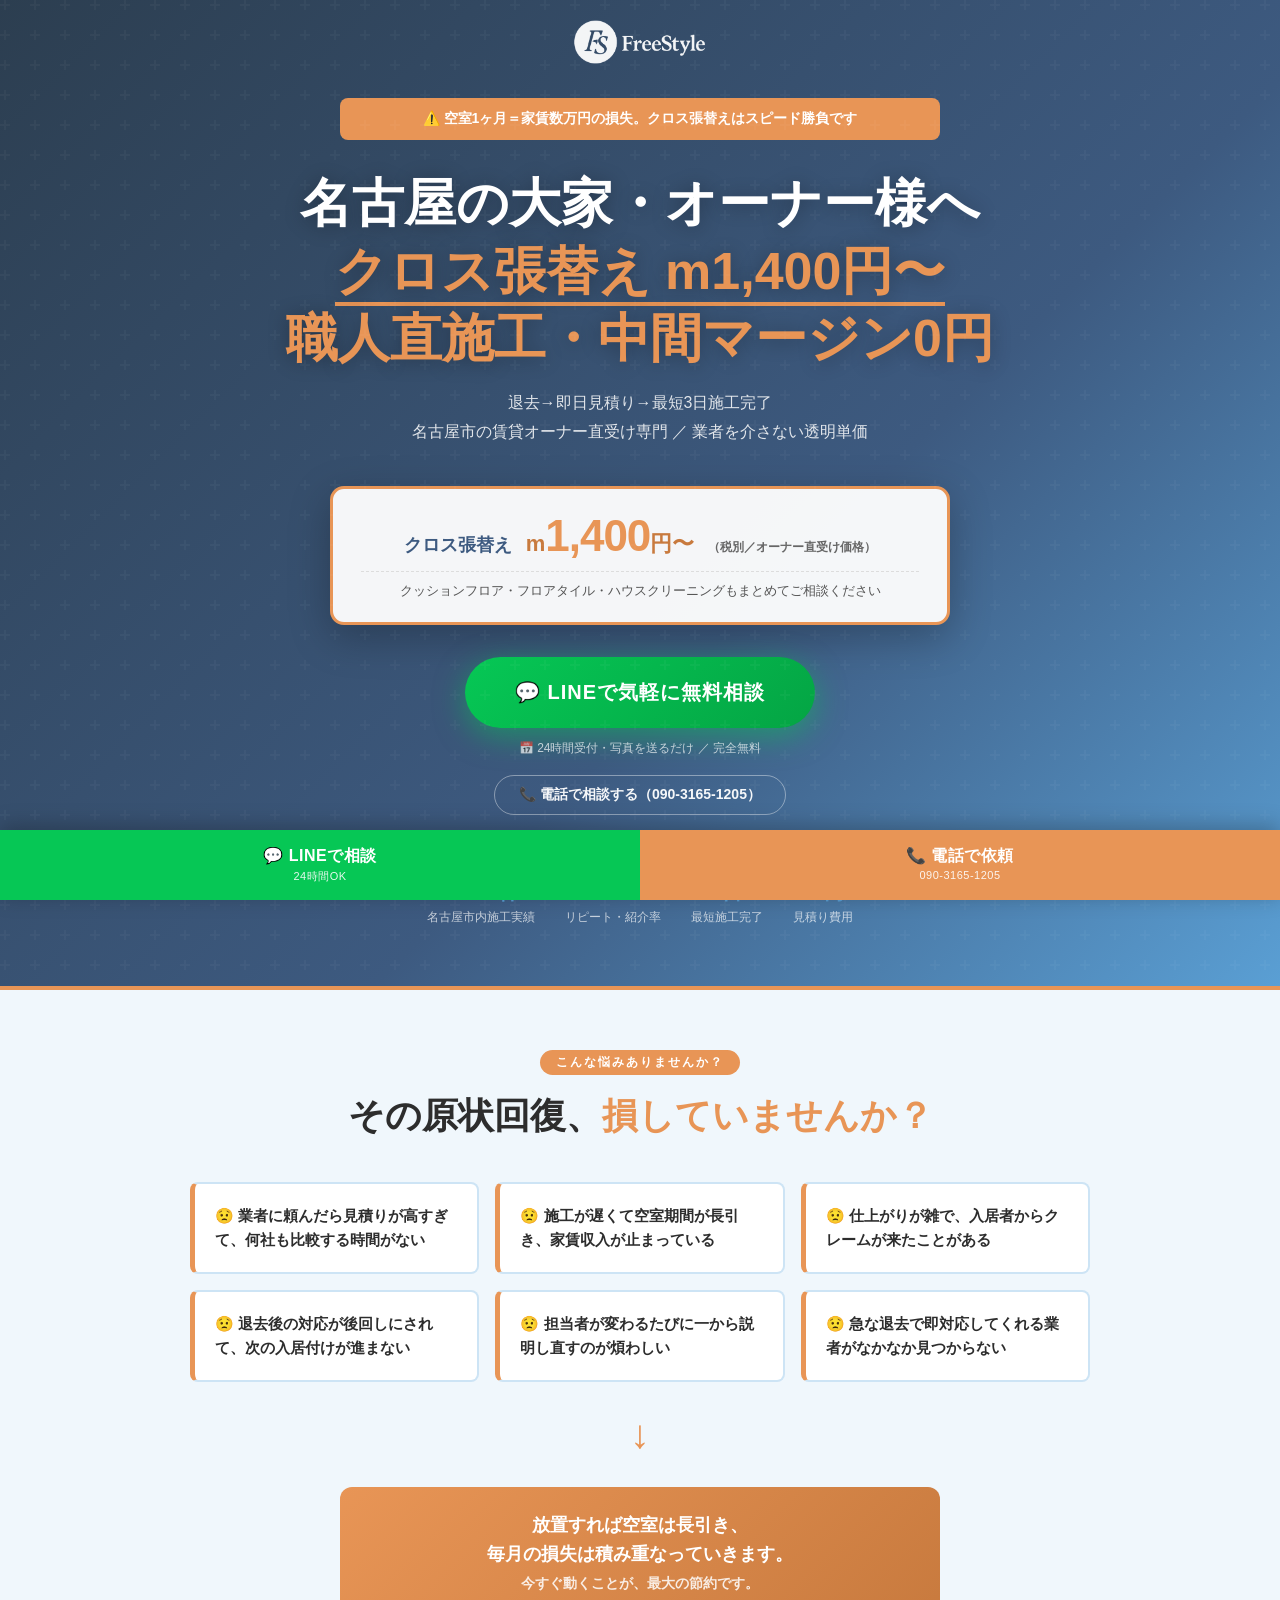
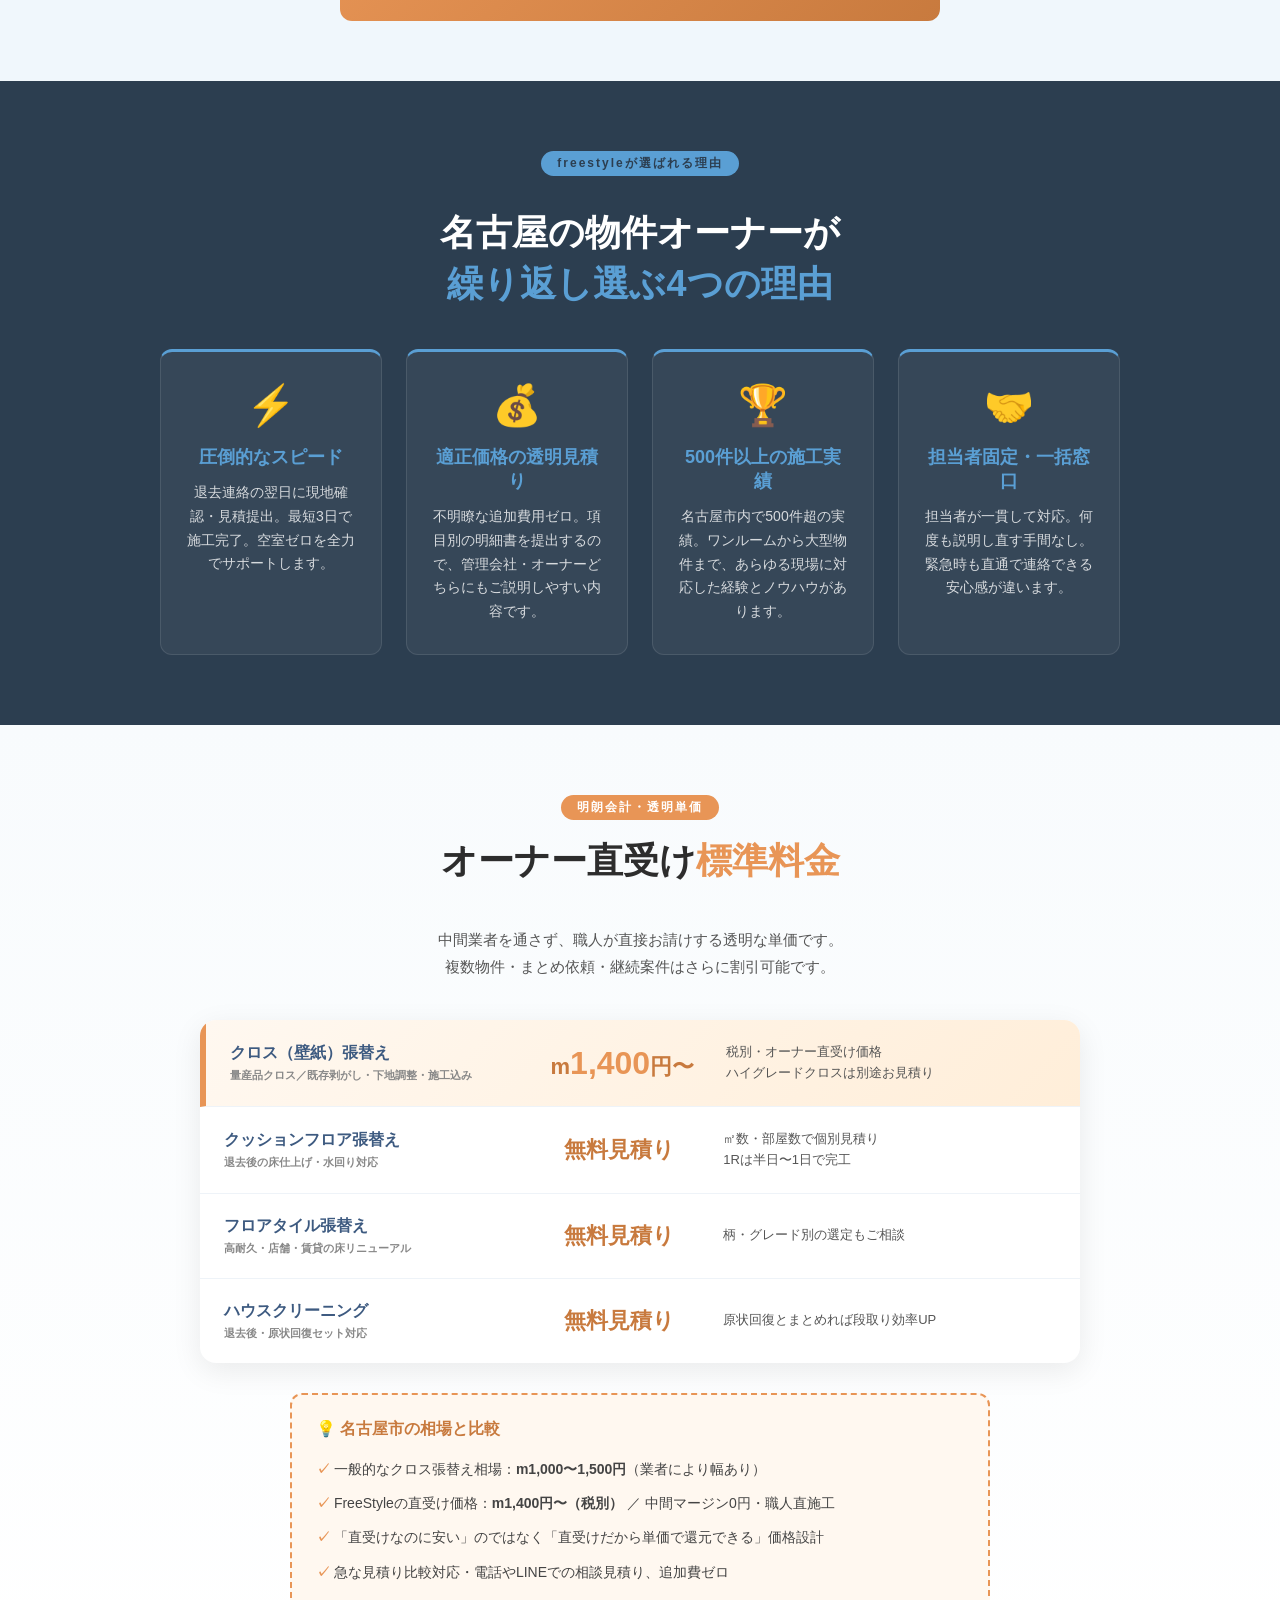
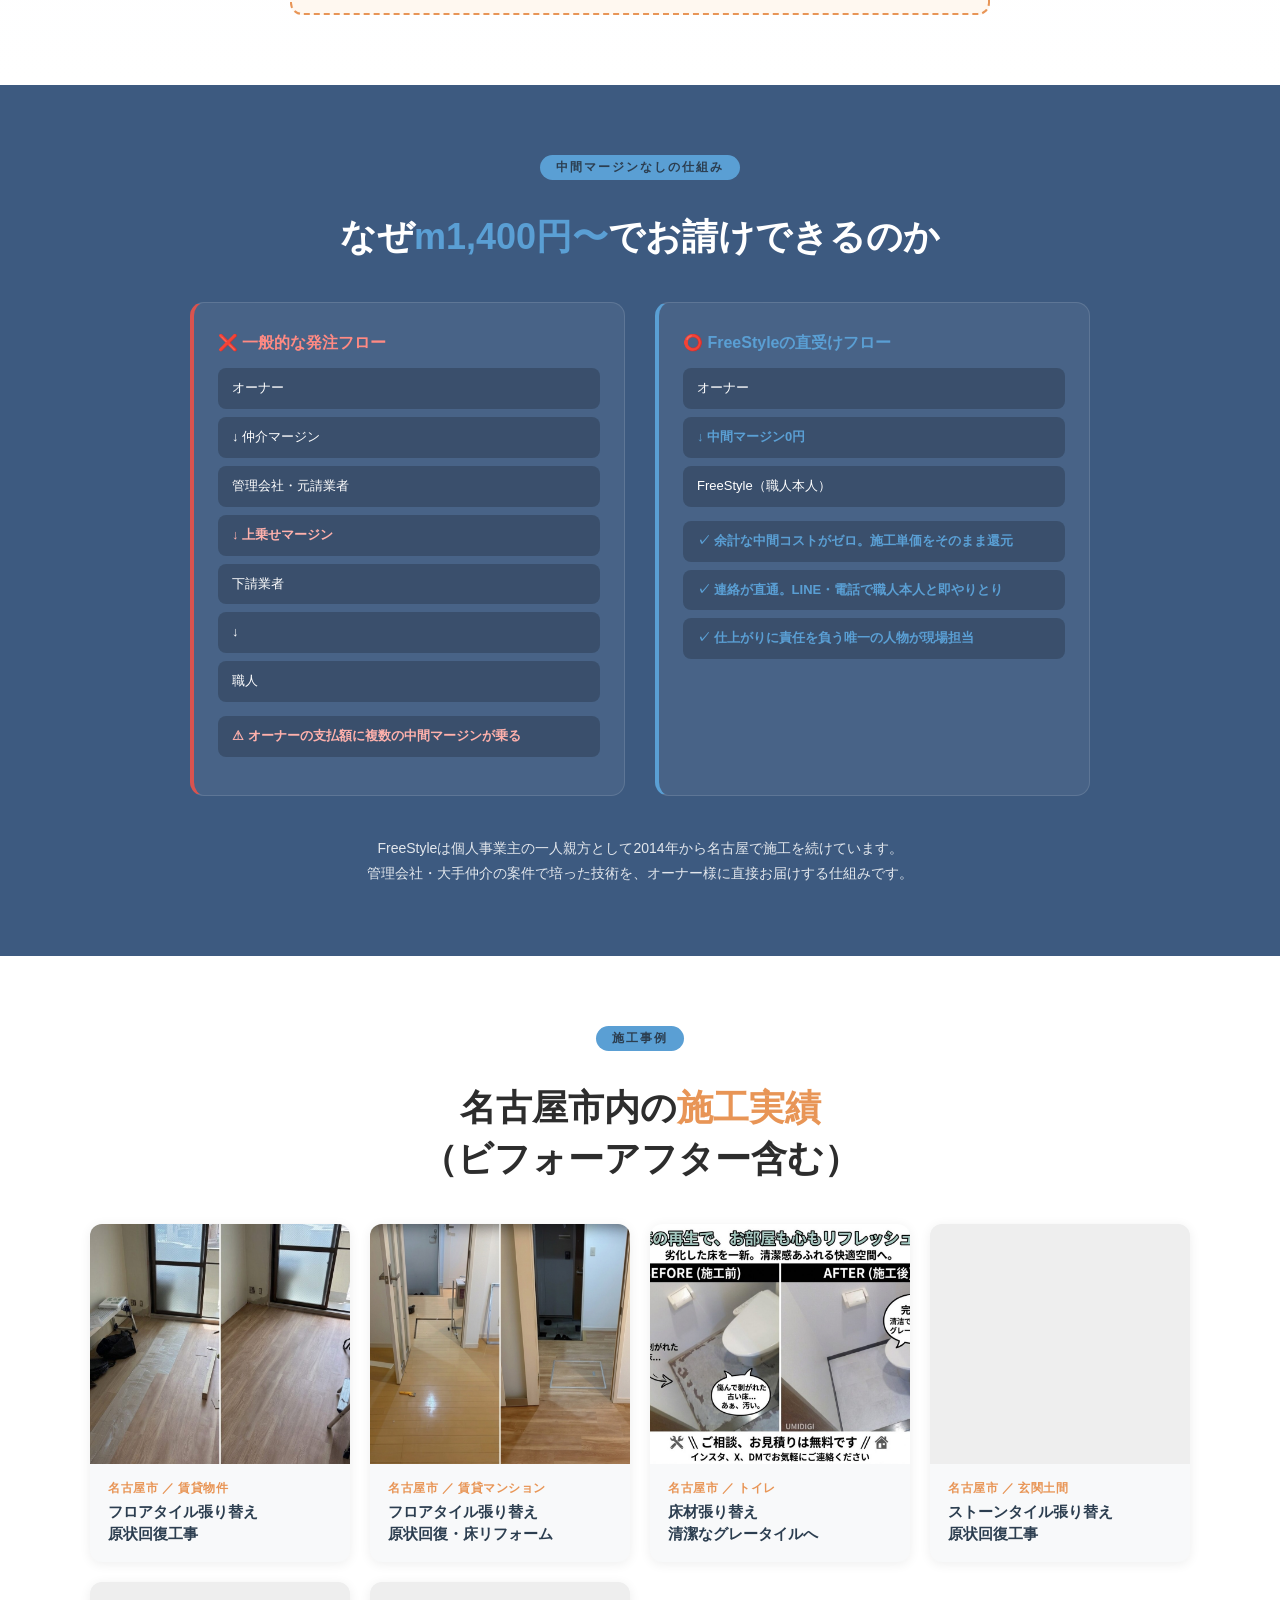
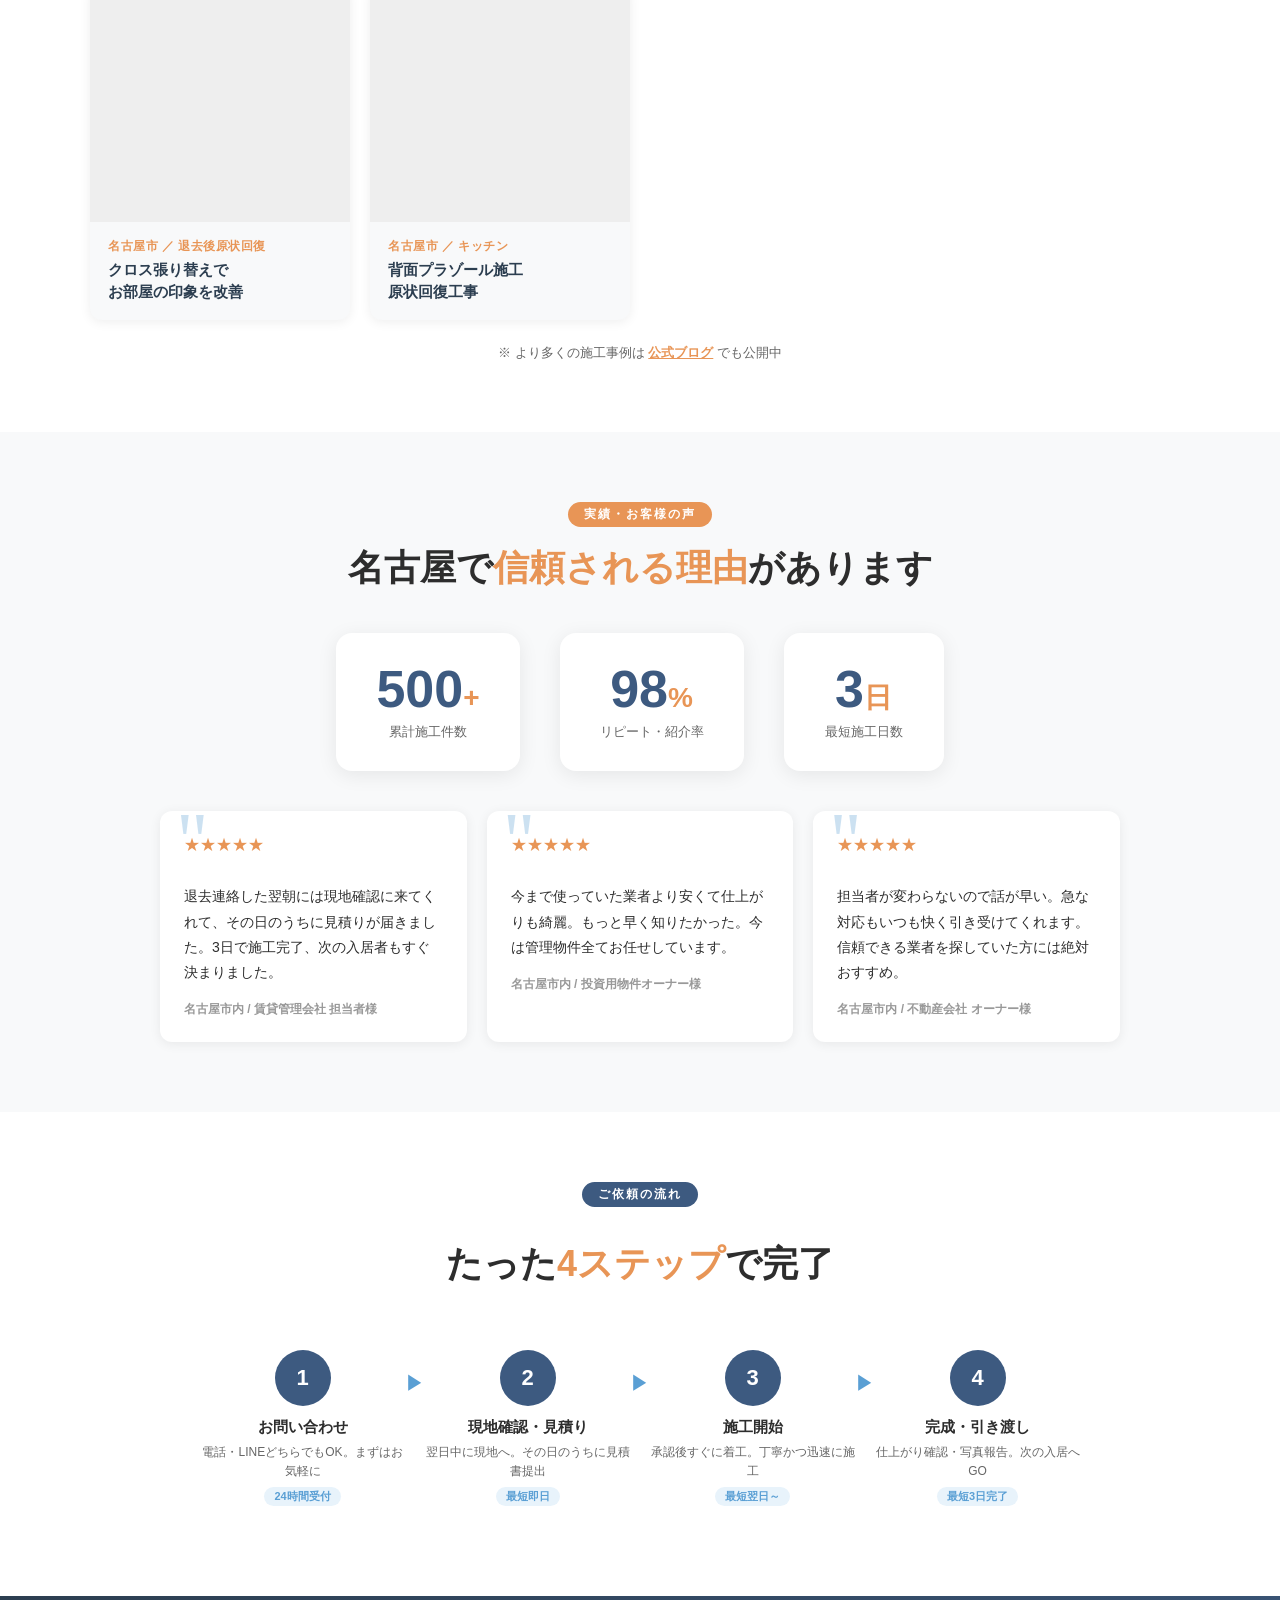
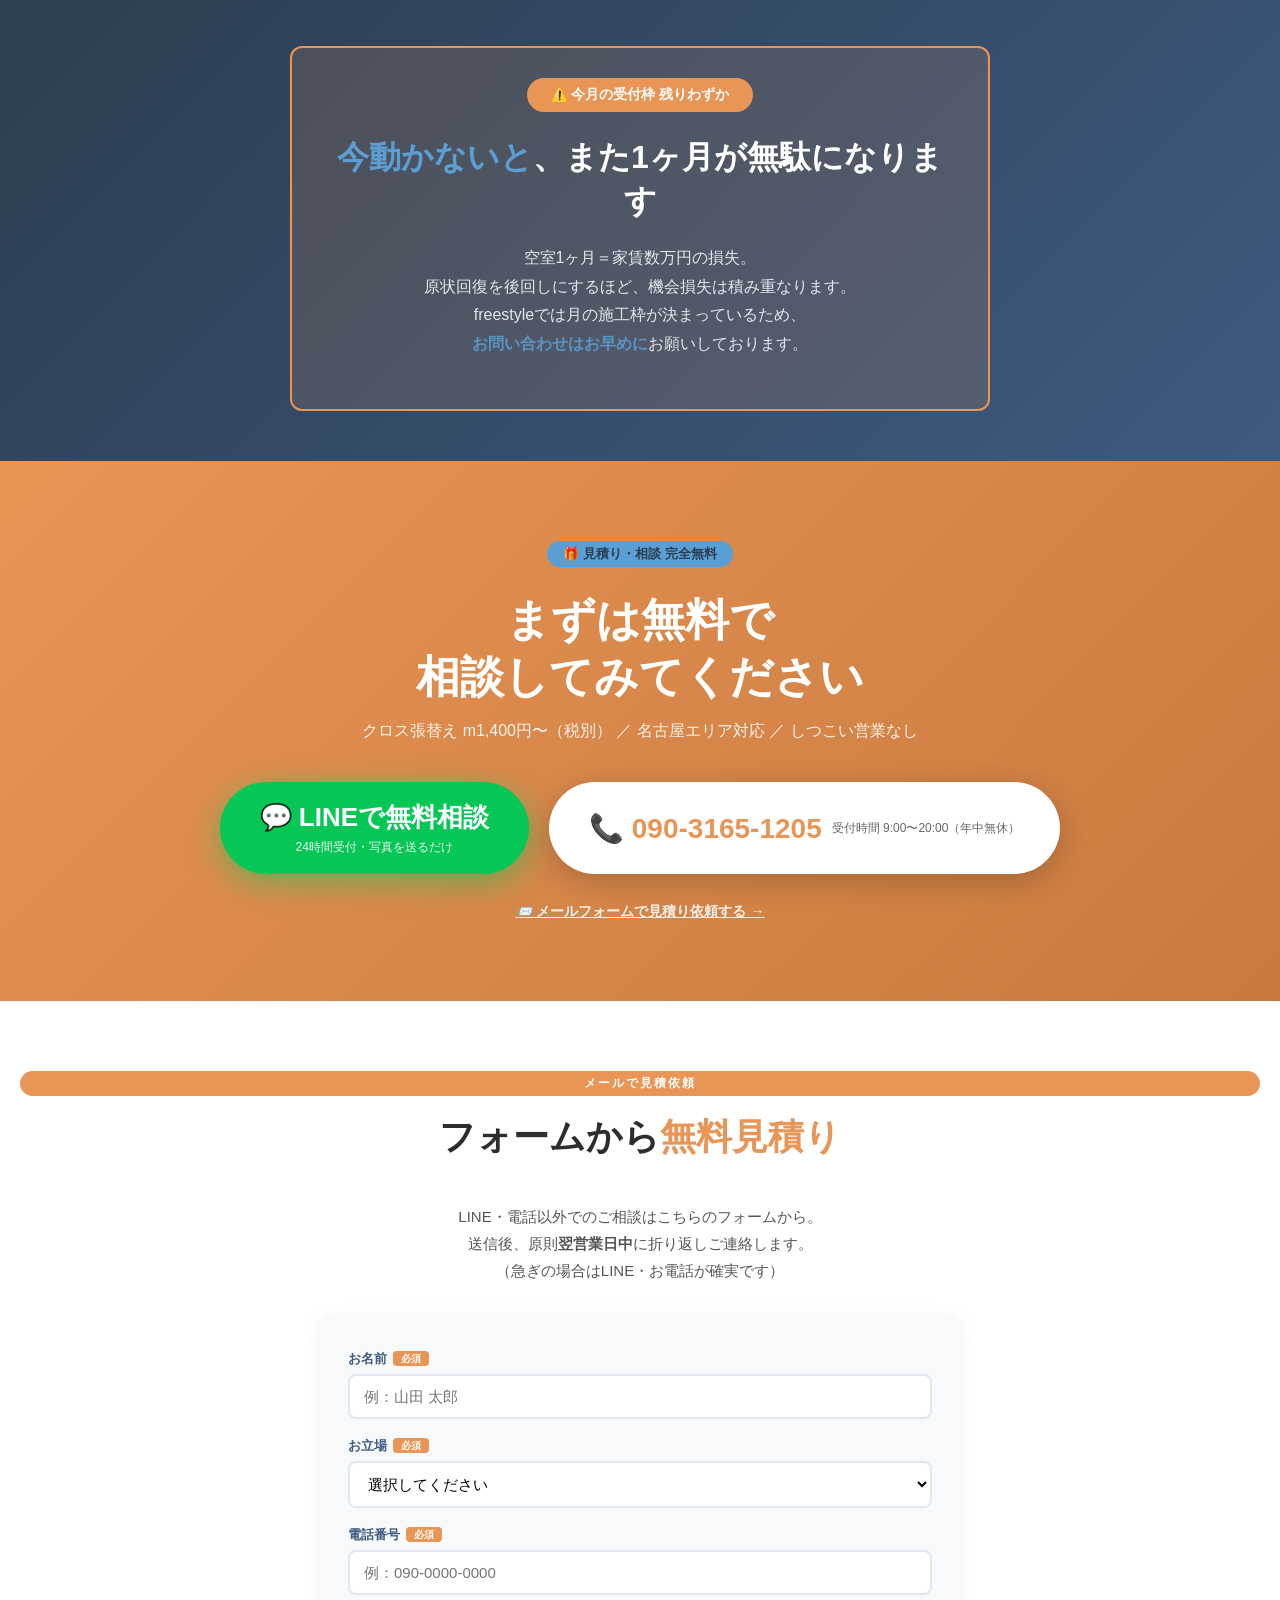
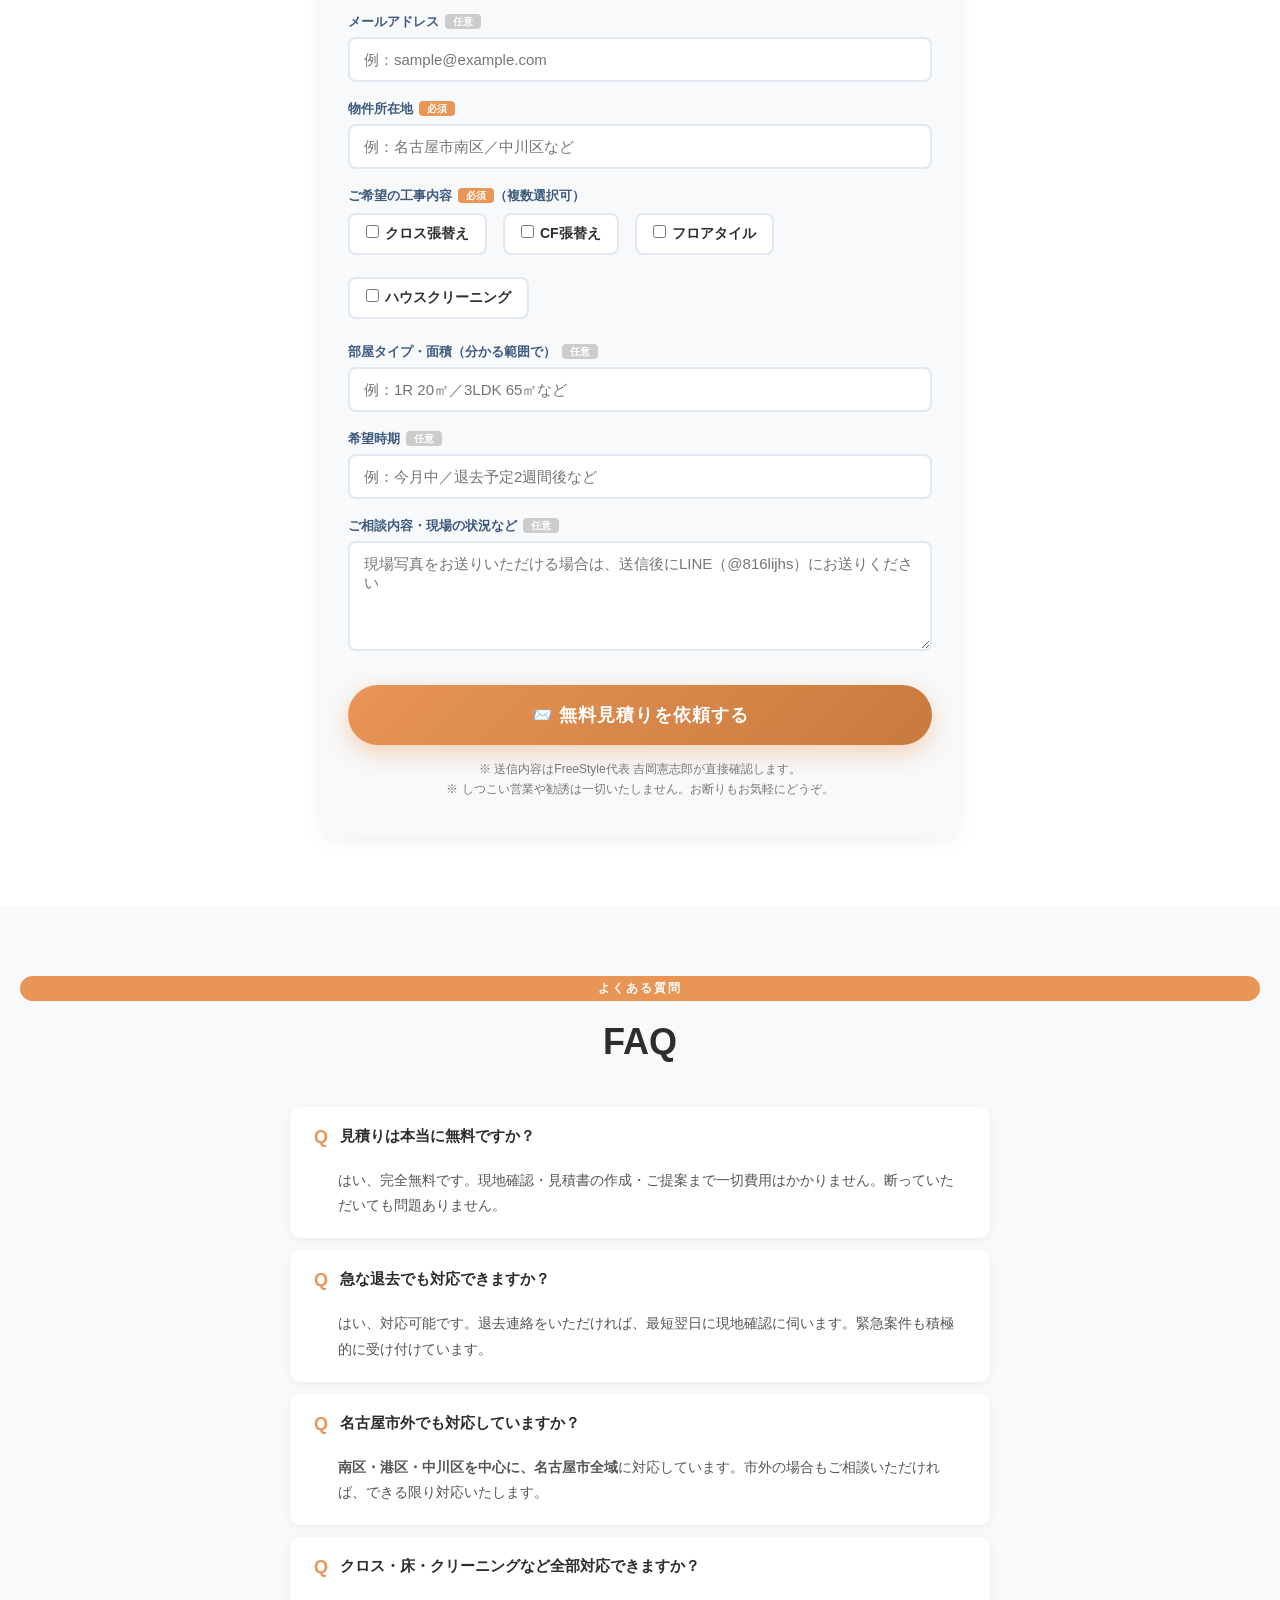
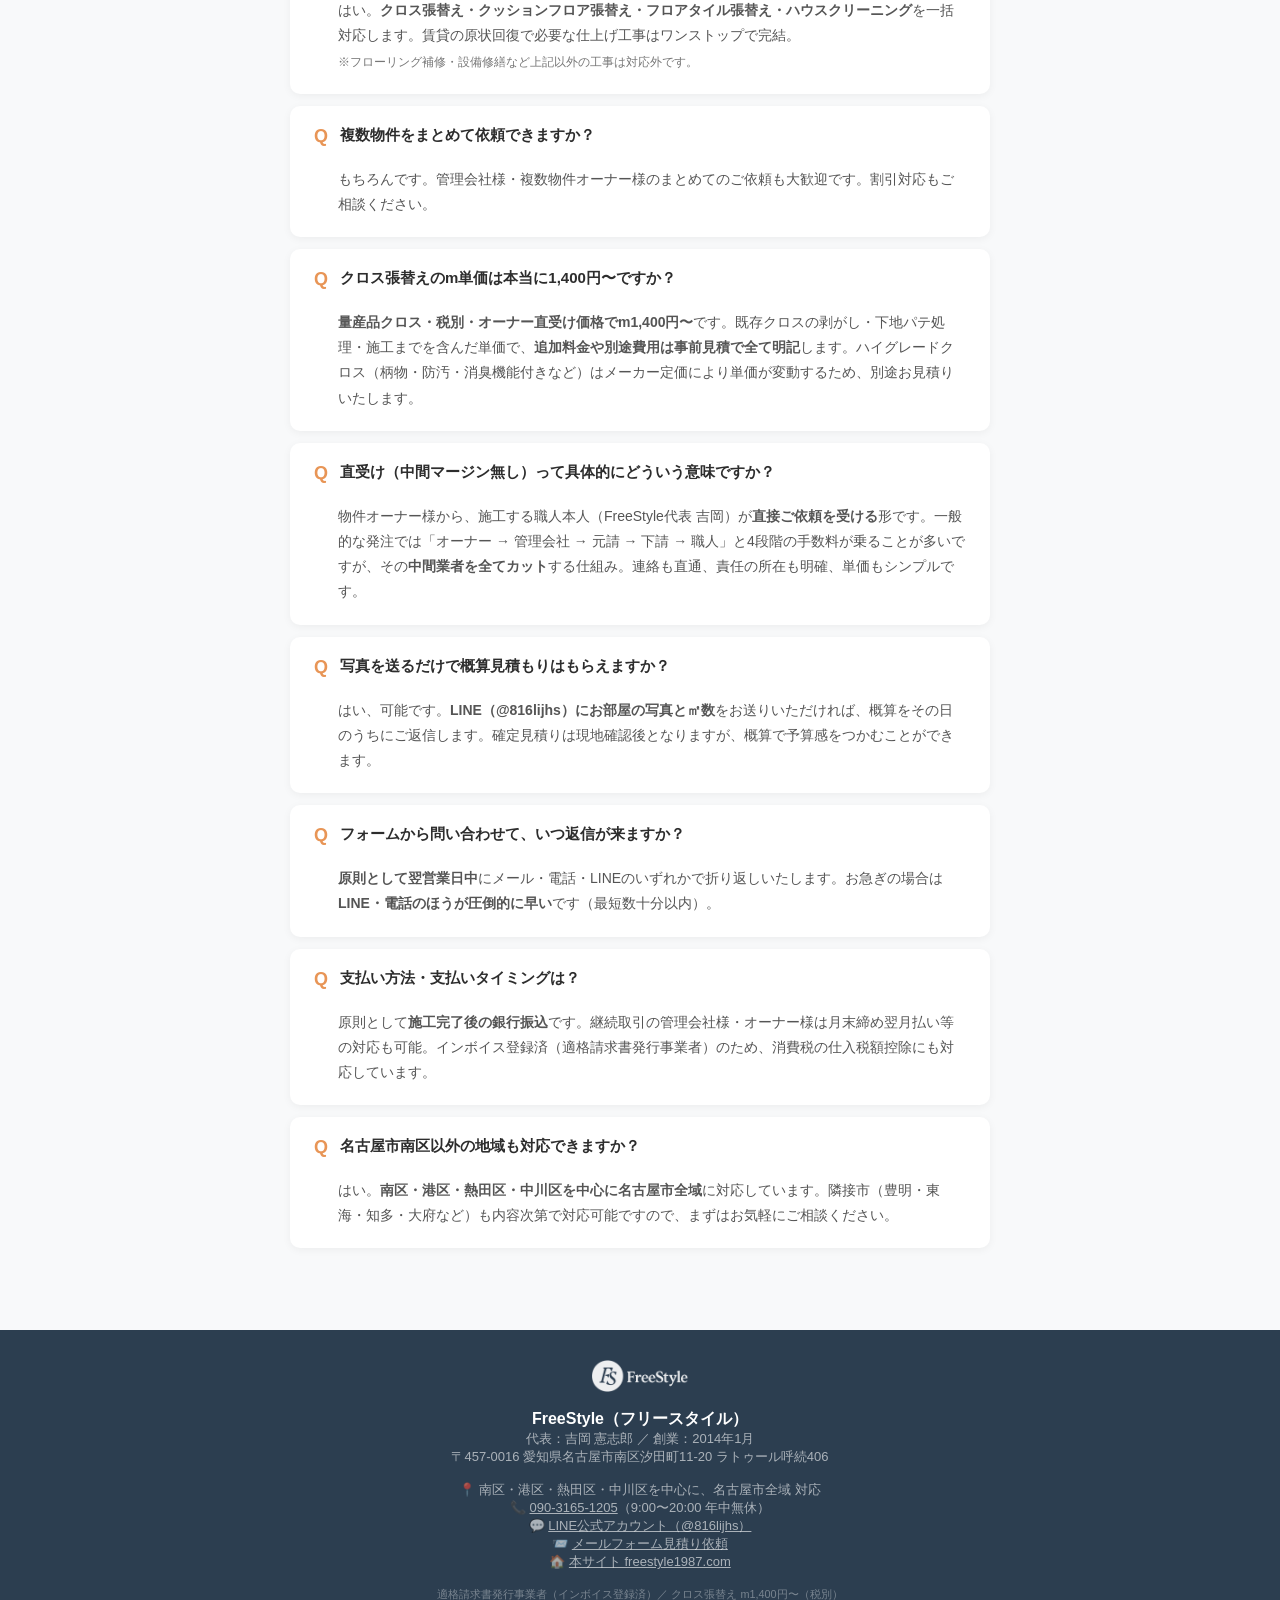
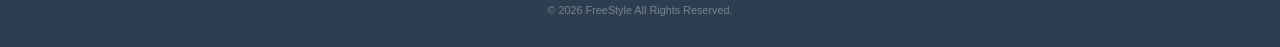
==== index.html @ e5382f93 "m1,400円直受け訴求への大幅リニューアル：単価バナー・料金表・直受け仕組み・問い合わせフォーム(Netlify Forms)・thanks.html・FAQ拡充・フッター補強・JSON-LD価格情" ====
<!DOCTYPE html>
<html lang="ja">
<head>
<meta charset="UTF-8">
<meta name="viewport" content="width=device-width, initial-scale=1.0">

<title>名古屋のクロス張替え m1,400円〜｜オーナー直受けFreeStyle 即日見積り・最短3日施工</title>
<meta name="description" content="名古屋市の賃貸オーナー・大家様 直受け専門のクロス張替え／原状回復工事 FreeStyle（フリースタイル）。クロス張替え m1,400円〜（税別）の透明単価。中間マージン0円・職人直施工。退去翌日に現地確認、最短3日で施工完了。LINE・電話・フォームで24時間受付中、写真送るだけ即見積り。">
<meta name="keywords" content="クロス張替え 名古屋,クロス張替え 単価 名古屋,アクセントクロス 名古屋,原状回復 名古屋,オーナー直受け 名古屋,大家 内装業者,賃貸 原状回復,管理会社 原状回復,名古屋市南区 クロス張替え,職人直施工,FreeStyle,フリースタイル">
<meta name="author" content="FreeStyle 吉岡憲志郎">
<meta name="robots" content="index,follow">
<link rel="canonical" href="https://freestyle-nagoya.netlify.app/">

<meta property="og:type" content="website">
<meta property="og:locale" content="ja_JP">
<meta property="og:title" content="名古屋のクロス張替え m1,400円〜｜オーナー直受けFreeStyle">
<meta property="og:description" content="名古屋市の大家・賃貸オーナー直受け専門。クロス張替え m1,400円〜（税別）／中間マージン0円・職人直施工。LINEで24時間相談OK・写真送るだけ即見積り。">
<meta property="og:url" content="https://freestyle-nagoya.netlify.app/">
<meta property="og:site_name" content="FreeStyle（フリースタイル）">
<meta property="og:image" content="https://freestyle-nagoya.netlify.app/img/og.png">
<meta property="og:image:width" content="1200">
<meta property="og:image:height" content="630">
<meta name="twitter:card" content="summary_large_image">

<link rel="icon" type="image/png" sizes="32x32" href="img/favicon-32.png">
<link rel="icon" type="image/png" sizes="192x192" href="img/favicon-192.png">
<link rel="apple-touch-icon" href="img/apple-touch-icon.png">

<script type="application/ld+json">
{
  "@context": "https://schema.org",
  "@type": "LocalBusiness",
  "@id": "https://freestyle-nagoya.netlify.app/#business",
  "name": "FreeStyle（フリースタイル）",
  "alternateName": "freestyle",
  "description": "名古屋市の賃貸オーナー・管理会社向け 原状回復工事の専門業者。クロス張替え・クッションフロア張替え・フロアタイル張替え・ハウスクリーニングを一括対応。",
  "url": "https://freestyle-nagoya.netlify.app/",
  "image": "https://freestyle-nagoya.netlify.app/img/logo.png",
  "logo": "https://freestyle-nagoya.netlify.app/img/logo.png",
  "telephone": "+81-90-3165-1205",
  "email": "freestyle.yoshioka@gmail.com",
  "priceRange": "¥¥",
  "hasOfferCatalog": {
    "@type": "OfferCatalog",
    "name": "FreeStyle 内装工事メニュー",
    "itemListElement": [
      {
        "@type": "Offer",
        "itemOffered": {"@type": "Service", "name": "クロス（壁紙）張替え"},
        "price": "1400",
        "priceCurrency": "JPY",
        "priceSpecification": {
          "@type": "UnitPriceSpecification",
          "price": "1400",
          "priceCurrency": "JPY",
          "unitCode": "MTR",
          "valueAddedTaxIncluded": false
        },
        "description": "オーナー直受け価格 m1,400円〜（税別）"
      },
      {
        "@type": "Offer",
        "itemOffered": {"@type": "Service", "name": "クッションフロア張替え"},
        "description": "退去後の床仕上げ。お見積り無料"
      },
      {
        "@type": "Offer",
        "itemOffered": {"@type": "Service", "name": "フロアタイル張替え"},
        "description": "高耐久・水回り対応。お見積り無料"
      },
      {
        "@type": "Offer",
        "itemOffered": {"@type": "Service", "name": "ハウスクリーニング"},
        "description": "退去後・原状回復セット対応"
      }
    ]
  },
  "address": {
    "@type": "PostalAddress",
    "streetAddress": "汐田町11-20 ラトゥール呼続406",
    "addressLocality": "名古屋市南区",
    "addressRegion": "愛知県",
    "postalCode": "457-0016",
    "addressCountry": "JP"
  },
  "areaServed": [
    {"@type": "City", "name": "名古屋市", "@id": "https://ja.wikipedia.org/wiki/%E5%90%8D%E5%8F%A4%E5%B1%8B%E5%B8%82"}
  ],
  "founder": "吉岡憲志郎",
  "foundingDate": "2014-01",
  "sameAs": [
    "https://freestyle1987.com/",
    "https://line.me/R/ti/p/%40816lijhs"
  ],
  "openingHoursSpecification": {
    "@type": "OpeningHoursSpecification",
    "dayOfWeek": ["Monday","Tuesday","Wednesday","Thursday","Friday","Saturday","Sunday"],
    "opens": "09:00",
    "closes": "20:00"
  }
}
</script>
<style>
  * { margin: 0; padding: 0; box-sizing: border-box; }
  :root {
    --primary: #5a9fd4;       /* 水色：FreeStyleブランド */
    --primary-dark: #3d7ba3;
    --accent: #e89556;        /* オレンジ：CTA・強調 */
    --accent-dark: #c87a3e;
    --dark: #2c3e50;          /* 濃紺グレー：濃い背景・テキスト */
    --navy: #3d5a80;
    --light: #f5f7fa;         /* 薄ブルーグレー */
    --white: #ffffff;
    --gray: #f8f9fa;
    --text: #2d2d2d;
    /* 後方互換（旧クラス名で残しつつ色だけ刷新） */
    --red: var(--accent);
    --gold: var(--primary);
  }
  body { font-family: 'Hiragino Kaku Gothic ProN', 'Meiryo', sans-serif; color: var(--text); }

  /* ====== HERO ====== */
  .hero {
    background: linear-gradient(135deg, #2c3e50 0%, #3d5a80 60%, #5a9fd4 100%);
    color: white;
    padding: 20px 20px 60px;
    text-align: center;
    position: relative;
    overflow: hidden;
  }
  .hero::before {
    content: '';
    position: absolute; inset: 0;
    background: url("data:image/svg+xml,%3Csvg width='60' height='60' viewBox='0 0 60 60' xmlns='http://www.w3.org/2000/svg'%3E%3Cg fill='none' fill-rule='evenodd'%3E%3Cg fill='%23ffffff' fill-opacity='0.03'%3E%3Cpath d='M36 34v-4h-2v4h-4v2h4v4h2v-4h4v-2h-4zm0-30V0h-2v4h-4v2h4v4h2V6h4V4h-4zM6 34v-4H4v4H0v2h4v4h2v-4h4v-2H6zM6 4V0H4v4H0v2h4v4h2V6h4V4H6z'/%3E%3C/g%3E%3C/g%3E%3C/svg%3E");
  }
  .logo { margin-bottom: 30px; }
  .logo img { height: 44px; width: auto; filter: brightness(0) invert(1); opacity: 0.95; display: inline-block; }
  @media (max-width: 600px) { .logo img { height: 36px; } }

  .alert-bar {
    background: var(--red);
    color: white;
    padding: 12px 20px;
    border-radius: 8px;
    font-size: 14px;
    font-weight: bold;
    margin: 0 auto 30px;
    max-width: 600px;
    animation: pulse 2s infinite;
  }
  @keyframes pulse { 0%,100%{opacity:1} 50%{opacity:0.85} }

  .hero h1 {
    font-size: clamp(26px, 6vw, 52px);
    font-weight: 900;
    line-height: 1.3;
    margin-bottom: 16px;
    text-shadow: 0 2px 20px rgba(0,0,0,0.3);
  }
  .hero h1 span { color: var(--accent); }
  .hero h1 .under {
    border-bottom: 4px solid var(--red);
    padding-bottom: 2px;
  }

  .hero-sub {
    font-size: 16px;
    opacity: 0.85;
    margin-bottom: 40px;
    line-height: 1.8;
  }

  .hero-price-banner {
    background: rgba(255,255,255,0.95);
    color: var(--dark);
    border-radius: 14px;
    padding: 22px 28px;
    max-width: 620px;
    margin: 0 auto 32px;
    box-shadow: 0 12px 40px rgba(0,0,0,0.25);
    border: 3px solid var(--accent);
  }
  .hero-price-banner .price-row {
    display: flex;
    align-items: baseline;
    justify-content: center;
    gap: 14px;
    flex-wrap: wrap;
  }
  .hero-price-banner .price-label {
    font-size: 18px;
    font-weight: 900;
    color: var(--navy);
  }
  .hero-price-banner .price-value {
    font-size: 22px;
    font-weight: 900;
    color: var(--accent-dark);
  }
  .hero-price-banner .price-value strong {
    font-size: 44px;
    color: var(--accent);
    letter-spacing: -1px;
  }
  .hero-price-banner .price-tax {
    font-size: 12px;
    color: #666;
    font-weight: 600;
  }
  .hero-price-banner .price-row-sub {
    font-size: 13px;
    color: #555;
    text-align: center;
    margin-top: 10px;
    padding-top: 10px;
    border-top: 1px dashed #ddd;
  }
  @media (max-width: 600px) {
    .hero-price-banner { padding: 18px 18px; }
    .hero-price-banner .price-value strong { font-size: 36px; }
    .hero-price-banner .price-label { font-size: 16px; }
  }

  .cta-main {
    display: inline-block;
    background: linear-gradient(135deg, #e89556, #c87a3e);
    color: white;
    font-size: 20px;
    font-weight: 900;
    padding: 22px 50px;
    border-radius: 50px;
    text-decoration: none;
    box-shadow: 0 8px 30px rgba(232,149,86,0.5);
    transition: transform 0.2s, box-shadow 0.2s;
    animation: bounce 2s ease-in-out infinite;
    letter-spacing: 1px;
  }
  .cta-main:hover { transform: translateY(-3px); box-shadow: 0 12px 40px rgba(232,149,86,0.7); }
  @keyframes bounce { 0%,100%{transform:translateY(0)} 50%{transform:translateY(-6px)} }
  .cta-note { font-size: 12px; opacity: 0.7; margin-top: 12px; }

  .cta-main.cta-line {
    background: linear-gradient(135deg, #06c755, #04a544);
    box-shadow: 0 8px 30px rgba(6,199,85,0.5);
  }
  .cta-main.cta-line:hover { box-shadow: 0 12px 40px rgba(6,199,85,0.7); }

  .cta-sub-tel {
    display: inline-block;
    margin-top: 18px;
    color: rgba(255,255,255,0.95);
    font-size: 14px;
    font-weight: bold;
    padding: 10px 24px;
    border: 1.5px solid rgba(255,255,255,0.4);
    border-radius: 50px;
    text-decoration: none;
    transition: background 0.2s;
  }
  .cta-sub-tel:hover { background: rgba(255,255,255,0.1); }

  .trust-nums {
    display: flex;
    justify-content: center;
    gap: 30px;
    margin-top: 50px;
    flex-wrap: wrap;
  }
  .trust-num { text-align: center; }
  .trust-num .num { font-size: 40px; font-weight: 900; color: var(--gold); line-height: 1; }
  .trust-num .num span { font-size: 20px; }
  .trust-num .label { font-size: 12px; opacity: 0.7; margin-top: 4px; }

  /* ====== PAIN ====== */
  .pain {
    background: #f0f7fc;
    padding: 60px 20px;
    text-align: center;
    border-top: 4px solid var(--red);
  }
  .section-tag {
    display: inline-block;
    background: var(--red);
    color: white;
    font-size: 12px;
    font-weight: bold;
    padding: 4px 16px;
    border-radius: 20px;
    margin-bottom: 16px;
    letter-spacing: 2px;
  }
  .section-title { font-size: clamp(22px, 4vw, 36px); font-weight: 900; margin-bottom: 40px; line-height: 1.4; }
  .section-title span { color: var(--red); }

  .pain-list {
    display: grid;
    grid-template-columns: repeat(auto-fit, minmax(260px, 1fr));
    gap: 16px;
    max-width: 900px;
    margin: 0 auto;
  }
  .pain-item {
    background: white;
    border: 2px solid #cde4f5;
    border-left: 5px solid var(--red);
    border-radius: 8px;
    padding: 20px;
    text-align: left;
    font-size: 15px;
    font-weight: 600;
    line-height: 1.6;
  }
  .pain-item::before { content: '😟 '; }

  .pain-arrow {
    font-size: 40px;
    margin: 30px auto;
    color: var(--red);
  }
  .pain-result {
    background: linear-gradient(135deg, #e89556, #c87a3e);
    color: white;
    padding: 24px 32px;
    border-radius: 12px;
    max-width: 600px;
    margin: 0 auto;
    font-size: 18px;
    font-weight: 900;
    line-height: 1.6;
  }

  /* ====== SOLUTION ====== */
  .solution {
    background: var(--dark);
    color: white;
    padding: 70px 20px;
    text-align: center;
  }
  .solution .section-title { color: white; }
  .solution .section-title span { color: var(--gold); }

  .features {
    display: grid;
    grid-template-columns: repeat(auto-fit, minmax(220px, 1fr));
    gap: 24px;
    max-width: 960px;
    margin: 0 auto;
  }
  .feature {
    background: rgba(255,255,255,0.05);
    border: 1px solid rgba(255,255,255,0.1);
    border-top: 3px solid var(--gold);
    border-radius: 12px;
    padding: 30px 24px;
    transition: transform 0.2s;
  }
  .feature:hover { transform: translateY(-5px); }
  .feature .icon { font-size: 40px; margin-bottom: 16px; }
  .feature h3 { font-size: 18px; font-weight: 900; margin-bottom: 12px; color: var(--gold); }
  .feature p { font-size: 14px; opacity: 0.8; line-height: 1.7; }

  /* ====== PRICING ====== */
  .pricing {
    background: linear-gradient(180deg, #f8fbfd 0%, #ffffff 100%);
    padding: 70px 20px;
    text-align: center;
  }
  .price-table {
    max-width: 880px;
    margin: 40px auto 30px;
    background: white;
    border-radius: 16px;
    overflow: hidden;
    box-shadow: 0 8px 30px rgba(0,0,0,0.08);
  }
  .price-row-item {
    display: grid;
    grid-template-columns: 1.4fr 1fr 1.6fr;
    align-items: center;
    padding: 22px 24px;
    border-bottom: 1px solid #eef3f8;
    text-align: left;
  }
  .price-row-item:last-child { border-bottom: none; }
  .price-row-item.highlight {
    background: linear-gradient(135deg, #fff8f0 0%, #ffeed9 100%);
    border-left: 6px solid var(--accent);
  }
  .price-row-item .pr-name {
    font-size: 16px;
    font-weight: 900;
    color: var(--navy);
  }
  .price-row-item .pr-name small {
    display: block;
    font-size: 11px;
    color: #888;
    font-weight: 600;
    margin-top: 4px;
  }
  .price-row-item .pr-amount {
    font-size: 22px;
    font-weight: 900;
    color: var(--accent-dark);
    text-align: center;
  }
  .price-row-item .pr-amount strong {
    font-size: 32px;
    color: var(--accent);
  }
  .price-row-item .pr-note {
    font-size: 13px;
    color: #555;
    line-height: 1.6;
  }
  @media (max-width: 600px) {
    .price-row-item {
      grid-template-columns: 1fr;
      gap: 8px;
      padding: 18px 20px;
    }
    .price-row-item .pr-amount { text-align: left; }
  }
  .price-comparison {
    max-width: 700px;
    margin: 30px auto 0;
    padding: 24px;
    background: #fff8f0;
    border: 2px dashed var(--accent);
    border-radius: 12px;
    text-align: left;
  }
  .price-comparison h4 {
    font-size: 16px;
    color: var(--accent-dark);
    margin-bottom: 12px;
    font-weight: 900;
  }
  .price-comparison ul {
    list-style: none;
    padding: 0;
  }
  .price-comparison li {
    font-size: 14px;
    padding: 6px 0;
    color: #444;
    line-height: 1.6;
  }
  .price-comparison li::before { content: '✓ '; color: var(--accent); font-weight: bold; }

  /* ====== DIRECT (直受けの仕組み) ====== */
  .direct {
    background: var(--navy);
    color: white;
    padding: 70px 20px;
    text-align: center;
  }
  .direct .section-title { color: white; }
  .direct .section-title span { color: var(--gold); }
  .direct-flow {
    display: grid;
    grid-template-columns: 1fr 1fr;
    gap: 30px;
    max-width: 900px;
    margin: 40px auto;
  }
  .direct-card {
    background: rgba(255,255,255,0.06);
    border: 1px solid rgba(255,255,255,0.12);
    border-radius: 14px;
    padding: 30px 24px;
    text-align: left;
  }
  .direct-card.bad { border-left: 4px solid #d9534f; }
  .direct-card.good { border-left: 4px solid var(--gold); }
  .direct-card h4 { font-size: 16px; font-weight: 900; margin-bottom: 14px; }
  .direct-card.bad h4 { color: #ff8a83; }
  .direct-card.good h4 { color: var(--gold); }
  .direct-card .chain {
    background: rgba(0,0,0,0.2);
    border-radius: 8px;
    padding: 10px 14px;
    font-size: 13px;
    margin-bottom: 8px;
    line-height: 1.6;
  }
  .direct-card .chain.cost { color: #ffb1ac; font-weight: bold; }
  .direct-card .chain.save { color: var(--gold); font-weight: bold; }
  @media (max-width: 600px) {
    .direct-flow { grid-template-columns: 1fr; }
  }

  /* ====== WORKS (施工事例) ====== */
  .works {
    background: white;
    padding: 70px 20px;
    text-align: center;
  }
  .works-grid {
    display: grid;
    grid-template-columns: repeat(auto-fit, minmax(260px, 1fr));
    gap: 20px;
    max-width: 1100px;
    margin: 40px auto 24px;
  }
  .work-card {
    background: var(--gray);
    border-radius: 12px;
    overflow: hidden;
    box-shadow: 0 2px 12px rgba(0,0,0,0.07);
    transition: transform 0.2s, box-shadow 0.2s;
  }
  .work-card:hover {
    transform: translateY(-4px);
    box-shadow: 0 8px 24px rgba(0,0,0,0.12);
  }
  .work-card img {
    width: 100%;
    height: 240px;
    object-fit: cover;
    display: block;
    background: #eee;
  }
  .work-card .caption {
    padding: 16px 18px;
    text-align: left;
  }
  .work-card .caption .area {
    font-size: 12px;
    color: var(--accent);
    font-weight: bold;
    letter-spacing: 0.5px;
    margin-bottom: 4px;
  }
  .work-card .caption .work-title {
    font-size: 15px;
    font-weight: bold;
    color: var(--dark);
    line-height: 1.5;
  }
  .works-note {
    font-size: 13px;
    color: #666;
    margin-top: 16px;
  }
  @media (max-width: 600px) {
    .work-card img { height: 200px; }
  }

  /* ====== PROOF ====== */
  .proof {
    background: var(--gray);
    padding: 70px 20px;
    text-align: center;
  }
  .stats {
    display: flex;
    justify-content: center;
    gap: 40px;
    flex-wrap: wrap;
    margin: 40px auto;
    max-width: 800px;
  }
  .stat {
    background: white;
    border-radius: 16px;
    padding: 30px 40px;
    box-shadow: 0 4px 20px rgba(0,0,0,0.08);
    min-width: 160px;
  }
  .stat .big { font-size: 52px; font-weight: 900; color: var(--navy); line-height: 1; }
  .stat .big span { font-size: 28px; color: var(--red); }
  .stat .desc { font-size: 13px; color: #666; margin-top: 8px; }

  .voices {
    display: grid;
    grid-template-columns: repeat(auto-fit, minmax(260px, 1fr));
    gap: 20px;
    max-width: 960px;
    margin: 0 auto;
  }
  .voice {
    background: white;
    border-radius: 12px;
    padding: 24px;
    text-align: left;
    box-shadow: 0 2px 12px rgba(0,0,0,0.07);
    position: relative;
  }
  .voice::before {
    content: '"';
    font-size: 80px;
    color: var(--gold);
    opacity: 0.3;
    position: absolute;
    top: -10px; left: 16px;
    line-height: 1;
    font-family: serif;
  }
  .voice p { font-size: 14px; line-height: 1.8; margin-bottom: 16px; padding-top: 20px; }
  .voice .from { font-size: 12px; color: #999; font-weight: bold; }
  .stars { color: var(--accent); font-size: 16px; margin-bottom: 8px; }

  /* ====== FLOW ====== */
  .flow {
    background: white;
    padding: 70px 20px;
    text-align: center;
  }
  .steps {
    display: flex;
    justify-content: center;
    align-items: flex-start;
    gap: 0;
    max-width: 900px;
    margin: 0 auto;
    flex-wrap: wrap;
  }
  .step {
    flex: 1;
    min-width: 160px;
    padding: 20px 10px;
    position: relative;
  }
  .step:not(:last-child)::after {
    content: '▶';
    position: absolute;
    right: -10px;
    top: 40px;
    font-size: 20px;
    color: var(--gold);
  }
  .step-num {
    width: 56px; height: 56px;
    background: var(--navy);
    color: white;
    border-radius: 50%;
    display: flex; align-items: center; justify-content: center;
    font-size: 22px; font-weight: 900;
    margin: 0 auto 12px;
  }
  .step h4 { font-size: 15px; font-weight: 900; margin-bottom: 6px; }
  .step p { font-size: 12px; color: #666; line-height: 1.6; }
  .step .time {
    display: inline-block;
    background: #e8f3fb;
    color: var(--primary);
    font-size: 11px;
    font-weight: bold;
    padding: 2px 10px;
    border-radius: 20px;
    margin-top: 6px;
  }

  /* ====== URGENCY ====== */
  .urgency {
    background: linear-gradient(135deg, #2c3e50, #3d5a80);
    color: white;
    padding: 50px 20px;
    text-align: center;
  }
  .urgency-box {
    background: rgba(232,149,86,0.15);
    border: 2px solid var(--red);
    border-radius: 12px;
    max-width: 700px;
    margin: 0 auto;
    padding: 30px;
  }
  .urgency h2 { font-size: clamp(20px, 4vw, 32px); font-weight: 900; margin-bottom: 20px; }
  .urgency h2 span { color: var(--gold); }
  .urgency p { opacity: 0.85; line-height: 1.8; margin-bottom: 20px; }
  .limit-badge {
    display: inline-block;
    background: var(--red);
    color: white;
    font-size: 14px;
    font-weight: bold;
    padding: 8px 24px;
    border-radius: 30px;
    margin-bottom: 24px;
    animation: pulse 1.5s infinite;
  }

  /* ====== CTA SECTION ====== */
  .cta-section {
    background: linear-gradient(135deg, #e89556, #c87a3e);
    padding: 80px 20px;
    text-align: center;
    color: white;
  }
  .cta-section h2 { font-size: clamp(24px, 5vw, 44px); font-weight: 900; margin-bottom: 16px; line-height: 1.3; }
  .cta-section p { font-size: 16px; opacity: 0.9; margin-bottom: 40px; }
  .cta-buttons { display: flex; gap: 20px; justify-content: center; flex-wrap: wrap; }

  .btn-tel {
    display: inline-flex;
    align-items: center;
    gap: 10px;
    background: white;
    color: var(--red);
    font-size: 28px;
    font-weight: 900;
    padding: 20px 40px;
    border-radius: 50px;
    text-decoration: none;
    box-shadow: 0 8px 30px rgba(0,0,0,0.2);
    transition: transform 0.2s;
  }
  .btn-tel:hover { transform: scale(1.05); }
  .btn-tel .tel-sub { font-size: 12px; color: #666; display: block; font-weight: normal; }

  .btn-line {
    display: inline-flex;
    flex-direction: column;
    align-items: center;
    gap: 4px;
    background: #06c755;
    color: white;
    font-size: 26px;
    font-weight: 900;
    padding: 18px 40px;
    border-radius: 50px;
    text-decoration: none;
    box-shadow: 0 8px 30px rgba(6,199,85,0.5);
    transition: transform 0.2s;
  }
  .btn-line:hover { transform: scale(1.05); }
  .btn-line .line-sub { font-size: 12px; color: rgba(255,255,255,0.9); display: block; font-weight: normal; }

  .free-badge {
    display: inline-block;
    background: var(--gold);
    color: var(--dark);
    font-size: 13px;
    font-weight: 900;
    padding: 4px 16px;
    border-radius: 20px;
    margin-bottom: 24px;
  }

  /* ====== CONTACT FORM ====== */
  .contact-form-section {
    background: white;
    padding: 70px 20px;
  }
  .contact-form-section .section-title { text-align: center; }
  .form-intro {
    text-align: center;
    color: #555;
    max-width: 600px;
    margin: 0 auto 30px;
    line-height: 1.8;
    font-size: 15px;
  }
  .contact-form {
    max-width: 640px;
    margin: 0 auto;
    background: var(--gray);
    border-radius: 16px;
    padding: 36px 28px;
    box-shadow: 0 4px 20px rgba(0,0,0,0.06);
  }
  .contact-form .field { margin-bottom: 18px; }
  .contact-form label {
    display: block;
    font-size: 13px;
    font-weight: 900;
    color: var(--navy);
    margin-bottom: 6px;
  }
  .contact-form label .req {
    background: var(--accent);
    color: white;
    font-size: 10px;
    padding: 2px 8px;
    border-radius: 4px;
    margin-left: 6px;
    vertical-align: middle;
    font-weight: 900;
  }
  .contact-form label .opt {
    background: #ccc;
    color: white;
    font-size: 10px;
    padding: 2px 8px;
    border-radius: 4px;
    margin-left: 6px;
    vertical-align: middle;
    font-weight: 900;
  }
  .contact-form input[type="text"],
  .contact-form input[type="email"],
  .contact-form input[type="tel"],
  .contact-form select,
  .contact-form textarea {
    width: 100%;
    padding: 12px 14px;
    border: 2px solid #e1e8ef;
    border-radius: 8px;
    font-size: 15px;
    font-family: inherit;
    background: white;
    transition: border-color 0.2s;
  }
  .contact-form input:focus,
  .contact-form select:focus,
  .contact-form textarea:focus {
    outline: none;
    border-color: var(--primary);
  }
  .contact-form textarea { min-height: 110px; resize: vertical; }
  .contact-form .checkbox-row {
    display: flex;
    gap: 16px;
    flex-wrap: wrap;
    margin-top: 8px;
  }
  .contact-form .checkbox-row label {
    background: white;
    border: 2px solid #e1e8ef;
    padding: 10px 16px;
    border-radius: 8px;
    cursor: pointer;
    font-weight: 700;
    color: var(--text);
    font-size: 14px;
  }
  .contact-form .checkbox-row label:has(input:checked) {
    border-color: var(--accent);
    background: #fff8f0;
    color: var(--accent-dark);
  }
  .contact-form .checkbox-row input[type="checkbox"] {
    margin-right: 6px;
    accent-color: var(--accent);
  }
  .form-submit {
    width: 100%;
    background: linear-gradient(135deg, #e89556, #c87a3e);
    color: white;
    font-size: 18px;
    font-weight: 900;
    padding: 18px;
    border-radius: 50px;
    border: none;
    cursor: pointer;
    margin-top: 12px;
    box-shadow: 0 8px 24px rgba(232,149,86,0.4);
    transition: transform 0.2s;
    letter-spacing: 1px;
  }
  .form-submit:hover { transform: translateY(-2px); }
  .form-note {
    font-size: 12px;
    color: #777;
    text-align: center;
    margin-top: 14px;
    line-height: 1.7;
  }

  /* ====== FAQ ====== */
  .faq { background: var(--gray); padding: 70px 20px; }
  .faq .section-title { text-align: center; }
  .faq-list { max-width: 700px; margin: 0 auto; }
  .faq-item {
    background: white;
    border-radius: 10px;
    margin-bottom: 12px;
    overflow: hidden;
    box-shadow: 0 2px 8px rgba(0,0,0,0.05);
  }
  .faq-q {
    padding: 20px 24px;
    font-weight: bold;
    font-size: 15px;
    cursor: pointer;
    display: flex;
    align-items: flex-start;
    gap: 12px;
  }
  .faq-q::before { content: 'Q'; color: var(--red); font-weight: 900; font-size: 18px; flex-shrink: 0; }
  .faq-a {
    padding: 0 24px 20px 48px;
    font-size: 14px;
    color: #555;
    line-height: 1.8;
  }

  /* ====== FOOTER ====== */
  footer {
    background: var(--dark);
    color: rgba(255,255,255,0.6);
    padding: 30px 20px;
    text-align: center;
    font-size: 13px;
  }
  footer strong { color: white; font-size: 16px; }
  footer .footer-logo { height: 32px; width: auto; filter: brightness(0) invert(1); opacity: 0.92; display: inline-block; margin-bottom: 14px; }

  /* ====== STICKY CTA ====== */
  .sticky-cta {
    position: fixed;
    bottom: 0; left: 0; right: 0;
    display: flex;
    z-index: 1000;
    box-shadow: 0 -4px 20px rgba(0,0,0,0.25);
  }
  .sticky-cta a {
    flex: 1;
    color: white;
    font-size: 16px;
    font-weight: 900;
    text-decoration: none;
    letter-spacing: 0.5px;
    text-align: center;
    padding: 16px 8px;
  }
  .sticky-cta .sticky-line { background: #06c755; }
  .sticky-cta .sticky-tel { background: var(--red); }
  .sticky-cta a span { font-size: 11px; font-weight: normal; opacity: 0.9; display: block; margin-top: 2px; }

  @media (max-width: 600px) {
    .step:not(:last-child)::after { display: none; }
    .btn-tel { font-size: 22px; padding: 16px 28px; flex-direction: column; gap: 4px; }
    .btn-line { font-size: 22px; padding: 16px 28px; }
    .cta-main { font-size: 17px; padding: 18px 28px; letter-spacing: 0.3px; }
    .cta-sub-tel { font-size: 13px; padding: 9px 18px; }
  }
</style>
</head>
<body>

<!-- HERO -->
<section class="hero">
  <div class="logo"><img src="img/logo.png" alt="FreeStyle"></div>

  <div class="alert-bar">
    ⚠️ 空室1ヶ月＝家賃数万円の損失。クロス張替えはスピード勝負です
  </div>

  <h1>
    名古屋の大家・オーナー様へ<br>
    <span class="under">クロス張替え m1,400円〜</span><br>
    <span>職人直施工・中間マージン0円</span>
  </h1>

  <p class="hero-sub">
    退去→即日見積り→最短3日施工完了<br>
    名古屋市の賃貸オーナー直受け専門 ／ 業者を介さない透明単価
  </p>

  <div class="hero-price-banner">
    <div class="price-row">
      <span class="price-label">クロス張替え</span>
      <span class="price-value">m<strong>1,400</strong>円〜</span>
      <span class="price-tax">（税別／オーナー直受け価格）</span>
    </div>
    <div class="price-row-sub">
      クッションフロア・フロアタイル・ハウスクリーニングもまとめてご相談ください
    </div>
  </div>

  <a href="https://line.me/R/ti/p/%40816lijhs" class="cta-main cta-line">💬 LINEで気軽に無料相談</a>
  <p class="cta-note">📅 24時間受付・写真を送るだけ ／ 完全無料</p>
  <a href="tel:09031651205" class="cta-sub-tel">📞 電話で相談する（090-3165-1205）</a>

  <div class="trust-nums">
    <div class="trust-num">
      <div class="num">500<span>件+</span></div>
      <div class="label">名古屋市内施工実績</div>
    </div>
    <div class="trust-num">
      <div class="num">98<span>%</span></div>
      <div class="label">リピート・紹介率</div>
    </div>
    <div class="trust-num">
      <div class="num">3<span>日~</span></div>
      <div class="label">最短施工完了</div>
    </div>
    <div class="trust-num">
      <div class="num">0<span>円</span></div>
      <div class="label">見積り費用</div>
    </div>
  </div>
</section>

<!-- PAIN -->
<section class="pain">
  <span class="section-tag">こんな悩みありませんか？</span>
  <h2 class="section-title">
    その原状回復、<span>損していませんか？</span>
  </h2>
  <div class="pain-list">
    <div class="pain-item">業者に頼んだら見積りが高すぎて、何社も比較する時間がない</div>
    <div class="pain-item">施工が遅くて空室期間が長引き、家賃収入が止まっている</div>
    <div class="pain-item">仕上がりが雑で、入居者からクレームが来たことがある</div>
    <div class="pain-item">退去後の対応が後回しにされて、次の入居付けが進まない</div>
    <div class="pain-item">担当者が変わるたびに一から説明し直すのが煩わしい</div>
    <div class="pain-item">急な退去で即対応してくれる業者がなかなか見つからない</div>
  </div>
  <div class="pain-arrow">↓</div>
  <div class="pain-result">
    放置すれば空室は長引き、<br>毎月の損失は積み重なっていきます。<br>
    <small style="font-size:14px;opacity:0.85">今すぐ動くことが、最大の節約です。</small>
  </div>
</section>

<!-- SOLUTION -->
<section class="solution">
  <span class="section-tag" style="background:var(--gold);color:var(--dark)">freestyleが選ばれる理由</span>
  <h2 class="section-title" style="margin-top:16px">
    名古屋の物件オーナーが<br>
    <span>繰り返し選ぶ4つの理由</span>
  </h2>
  <div class="features">
    <div class="feature">
      <div class="icon">⚡</div>
      <h3>圧倒的なスピード</h3>
      <p>退去連絡の翌日に現地確認・見積提出。最短3日で施工完了。空室ゼロを全力でサポートします。</p>
    </div>
    <div class="feature">
      <div class="icon">💰</div>
      <h3>適正価格の透明見積り</h3>
      <p>不明瞭な追加費用ゼロ。項目別の明細書を提出するので、管理会社・オーナーどちらにもご説明しやすい内容です。</p>
    </div>
    <div class="feature">
      <div class="icon">🏆</div>
      <h3>500件以上の施工実績</h3>
      <p>名古屋市内で500件超の実績。ワンルームから大型物件まで、あらゆる現場に対応した経験とノウハウがあります。</p>
    </div>
    <div class="feature">
      <div class="icon">🤝</div>
      <h3>担当者固定・一括窓口</h3>
      <p>担当者が一貫して対応。何度も説明し直す手間なし。緊急時も直通で連絡できる安心感が違います。</p>
    </div>
  </div>
</section>

<!-- PRICING -->
<section class="pricing">
  <span class="section-tag">明朗会計・透明単価</span>
  <h2 class="section-title">
    オーナー直受け<span>標準料金</span>
  </h2>
  <p style="max-width:640px;margin:0 auto 16px;color:#555;line-height:1.8;font-size:15px;">
    中間業者を通さず、職人が直接お請けする透明な単価です。<br>
    複数物件・まとめ依頼・継続案件はさらに割引可能です。
  </p>

  <div class="price-table">
    <div class="price-row-item highlight">
      <div class="pr-name">クロス（壁紙）張替え<small>量産品クロス／既存剥がし・下地調整・施工込み</small></div>
      <div class="pr-amount">m<strong>1,400</strong>円〜</div>
      <div class="pr-note">税別・オーナー直受け価格<br>ハイグレードクロスは別途お見積り</div>
    </div>
    <div class="price-row-item">
      <div class="pr-name">クッションフロア張替え<small>退去後の床仕上げ・水回り対応</small></div>
      <div class="pr-amount">無料見積り</div>
      <div class="pr-note">㎡数・部屋数で個別見積り<br>1Rは半日〜1日で完工</div>
    </div>
    <div class="price-row-item">
      <div class="pr-name">フロアタイル張替え<small>高耐久・店舗・賃貸の床リニューアル</small></div>
      <div class="pr-amount">無料見積り</div>
      <div class="pr-note">柄・グレード別の選定もご相談</div>
    </div>
    <div class="price-row-item">
      <div class="pr-name">ハウスクリーニング<small>退去後・原状回復セット対応</small></div>
      <div class="pr-amount">無料見積り</div>
      <div class="pr-note">原状回復とまとめれば段取り効率UP</div>
    </div>
  </div>

  <div class="price-comparison">
    <h4>💡 名古屋市の相場と比較</h4>
    <ul>
      <li>一般的なクロス張替え相場：<strong>m1,000〜1,500円</strong>（業者により幅あり）</li>
      <li>FreeStyleの直受け価格：<strong>m1,400円〜（税別）</strong> ／ 中間マージン0円・職人直施工</li>
      <li>「直受けなのに安い」のではなく「直受けだから単価で還元できる」価格設計</li>
      <li>急な見積り比較対応・電話やLINEでの相談見積り、追加費ゼロ</li>
    </ul>
  </div>
</section>

<!-- DIRECT (直受けの仕組み) -->
<section class="direct">
  <span class="section-tag" style="background:var(--gold);color:var(--dark)">中間マージンなしの仕組み</span>
  <h2 class="section-title" style="margin-top:16px">
    なぜ<span>m1,400円〜</span>でお請けできるのか
  </h2>
  <div class="direct-flow">
    <div class="direct-card bad">
      <h4>❌ 一般的な発注フロー</h4>
      <div class="chain">オーナー</div>
      <div class="chain">↓ 仲介マージン</div>
      <div class="chain">管理会社・元請業者</div>
      <div class="chain cost">↓ 上乗せマージン</div>
      <div class="chain">下請業者</div>
      <div class="chain">↓</div>
      <div class="chain">職人</div>
      <div class="chain cost" style="margin-top:14px;">⚠ オーナーの支払額に複数の中間マージンが乗る</div>
    </div>
    <div class="direct-card good">
      <h4>⭕ FreeStyleの直受けフロー</h4>
      <div class="chain">オーナー</div>
      <div class="chain save">↓ 中間マージン0円</div>
      <div class="chain">FreeStyle（職人本人）</div>
      <div class="chain save" style="margin-top:14px;">✓ 余計な中間コストがゼロ。施工単価をそのまま還元</div>
      <div class="chain save">✓ 連絡が直通。LINE・電話で職人本人と即やりとり</div>
      <div class="chain save">✓ 仕上がりに責任を負う唯一の人物が現場担当</div>
    </div>
  </div>
  <p style="max-width:640px;margin:30px auto 0;font-size:14px;opacity:0.85;line-height:1.8;">
    FreeStyleは個人事業主の一人親方として2014年から名古屋で施工を続けています。<br>
    管理会社・大手仲介の案件で培った技術を、オーナー様に直接お届けする仕組みです。
  </p>
</section>

<!-- WORKS -->
<section class="works">
  <span class="section-tag" style="background:var(--gold);color:var(--dark)">施工事例</span>
  <h2 class="section-title" style="margin-top:16px">
    名古屋市内の<span>施工実績</span><br>
    （ビフォーアフター含む）
  </h2>
  <div class="works-grid">
    <div class="work-card">
      <img src="img/works/works-01-floortile.jpg" alt="名古屋市の賃貸物件 フロアタイル張り替え 施工事例" width="899" height="1200" loading="lazy" decoding="async">
      <div class="caption">
        <div class="area">名古屋市 ／ 賃貸物件</div>
        <div class="work-title">フロアタイル張り替え<br>原状回復工事</div>
      </div>
    </div>
    <div class="work-card">
      <img src="img/works/works-02-mansion-floortile.jpg" alt="名古屋市の賃貸マンション フロアタイル張り替え・床リフォーム" width="900" height="1200" loading="lazy" decoding="async">
      <div class="caption">
        <div class="area">名古屋市 ／ 賃貸マンション</div>
        <div class="work-title">フロアタイル張り替え<br>原状回復・床リフォーム</div>
      </div>
    </div>
    <div class="work-card">
      <img src="img/works/works-03-toilet.jpg" alt="名古屋市 トイレ床材グレータイル張り替え 施工事例" width="1200" height="816" loading="lazy" decoding="async">
      <div class="caption">
        <div class="area">名古屋市 ／ トイレ</div>
        <div class="work-title">床材張り替え<br>清潔なグレータイルへ</div>
      </div>
    </div>
    <div class="work-card">
      <img src="img/works/works-04-genkan.jpg" alt="名古屋市 玄関土間ストーンタイル張り替え 原状回復工事" width="1200" height="816" loading="lazy" decoding="async">
      <div class="caption">
        <div class="area">名古屋市 ／ 玄関土間</div>
        <div class="work-title">ストーンタイル張り替え<br>原状回復工事</div>
      </div>
    </div>
    <div class="work-card">
      <img src="img/works/works-05-cross.jpg" alt="名古屋市 退去後のクロス張り替え 原状回復工事" width="1200" height="654" loading="lazy" decoding="async">
      <div class="caption">
        <div class="area">名古屋市 ／ 退去後原状回復</div>
        <div class="work-title">クロス張り替えで<br>お部屋の印象を改善</div>
      </div>
    </div>
    <div class="work-card">
      <img src="img/works/works-06-kitchen.jpg" alt="名古屋市 キッチン背面プラゾール施工 原状回復工事" width="900" height="1200" loading="lazy" decoding="async">
      <div class="caption">
        <div class="area">名古屋市 ／ キッチン</div>
        <div class="work-title">背面プラゾール施工<br>原状回復工事</div>
      </div>
    </div>
  </div>
  <p class="works-note">※ より多くの施工事例は <a href="https://freestyle1987.com/works/" target="_blank" rel="noopener" style="color:var(--accent);font-weight:bold">公式ブログ</a> でも公開中</p>
</section>

<!-- PROOF -->
<section class="proof">
  <span class="section-tag">実績・お客様の声</span>
  <h2 class="section-title">名古屋で<span>信頼される理由</span>があります</h2>

  <div class="stats">
    <div class="stat">
      <div class="big">500<span>+</span></div>
      <div class="desc">累計施工件数</div>
    </div>
    <div class="stat">
      <div class="big">98<span>%</span></div>
      <div class="desc">リピート・紹介率</div>
    </div>
    <div class="stat">
      <div class="big">3<span>日</span></div>
      <div class="desc">最短施工日数</div>
    </div>
  </div>

  <div class="voices">
    <div class="voice">
      <div class="stars">★★★★★</div>
      <p>退去連絡した翌朝には現地確認に来てくれて、その日のうちに見積りが届きました。3日で施工完了、次の入居者もすぐ決まりました。</p>
      <div class="from">名古屋市内 / 賃貸管理会社 担当者様</div>
    </div>
    <div class="voice">
      <div class="stars">★★★★★</div>
      <p>今まで使っていた業者より安くて仕上がりも綺麗。もっと早く知りたかった。今は管理物件全てお任せしています。</p>
      <div class="from">名古屋市内 / 投資用物件オーナー様</div>
    </div>
    <div class="voice">
      <div class="stars">★★★★★</div>
      <p>担当者が変わらないので話が早い。急な対応もいつも快く引き受けてくれます。信頼できる業者を探していた方には絶対おすすめ。</p>
      <div class="from">名古屋市内 / 不動産会社 オーナー様</div>
    </div>
  </div>
</section>

<!-- FLOW -->
<section class="flow">
  <span class="section-tag" style="background:var(--navy)">ご依頼の流れ</span>
  <h2 class="section-title" style="margin-top:16px">たった<span>4ステップ</span>で完了</h2>
  <div class="steps">
    <div class="step">
      <div class="step-num">1</div>
      <h4>お問い合わせ</h4>
      <p>電話・LINEどちらでもOK。まずはお気軽に</p>
      <span class="time">24時間受付</span>
    </div>
    <div class="step">
      <div class="step-num">2</div>
      <h4>現地確認・見積り</h4>
      <p>翌日中に現地へ。その日のうちに見積書提出</p>
      <span class="time">最短即日</span>
    </div>
    <div class="step">
      <div class="step-num">3</div>
      <h4>施工開始</h4>
      <p>承認後すぐに着工。丁寧かつ迅速に施工</p>
      <span class="time">最短翌日～</span>
    </div>
    <div class="step">
      <div class="step-num">4</div>
      <h4>完成・引き渡し</h4>
      <p>仕上がり確認・写真報告。次の入居へGO</p>
      <span class="time">最短3日完了</span>
    </div>
  </div>
</section>

<!-- URGENCY -->
<section class="urgency">
  <div class="urgency-box">
    <div class="limit-badge">⚠️ 今月の受付枠 残りわずか</div>
    <h2><span>今動かないと</span>、また1ヶ月が無駄になります</h2>
    <p>
      空室1ヶ月＝家賃数万円の損失。<br>
      原状回復を後回しにするほど、機会損失は積み重なります。<br>
      freestyleでは月の施工枠が決まっているため、<br>
      <strong style="color:var(--gold)">お問い合わせはお早めに</strong>お願いしております。
    </p>
  </div>
</section>

<!-- CTA SECTION -->
<section class="cta-section">
  <div class="free-badge">🎁 見積り・相談 完全無料</div>
  <h2>まずは無料で<br>相談してみてください</h2>
  <p>クロス張替え m1,400円〜（税別） ／ 名古屋エリア対応 ／ しつこい営業なし</p>
  <div class="cta-buttons">
    <a href="https://line.me/R/ti/p/%40816lijhs" class="btn-line">
      💬 LINEで無料相談
      <span class="line-sub">24時間受付・写真を送るだけ</span>
    </a>
    <a href="tel:09031651205" class="btn-tel">
      📞 090-3165-1205
      <span class="tel-sub">受付時間 9:00〜20:00（年中無休）</span>
    </a>
  </div>
  <div style="margin-top:28px;">
    <a href="#contact-form" style="color:white;font-size:14px;font-weight:bold;text-decoration:underline;opacity:0.9;">
      📨 メールフォームで見積り依頼する →
    </a>
  </div>
</section>

<!-- CONTACT FORM -->
<section class="contact-form-section" id="contact-form">
  <span class="section-tag" style="display:block;text-align:center;margin-bottom:16px">メールで見積依頼</span>
  <h2 class="section-title">フォームから<span>無料見積り</span></h2>
  <p class="form-intro">
    LINE・電話以外でのご相談はこちらのフォームから。<br>
    送信後、原則<strong>翌営業日中</strong>に折り返しご連絡します。<br>
    （急ぎの場合はLINE・お電話が確実です）
  </p>

  <form name="contact" method="POST" data-netlify="true" netlify-honeypot="bot-field" class="contact-form" action="/thanks.html">
    <input type="hidden" name="form-name" value="contact">
    <p hidden><label>このフィールドは入力不要です: <input name="bot-field"></label></p>

    <div class="field">
      <label for="cf-name">お名前<span class="req">必須</span></label>
      <input type="text" id="cf-name" name="お名前" required placeholder="例：山田 太郎">
    </div>

    <div class="field">
      <label for="cf-role">お立場<span class="req">必須</span></label>
      <select id="cf-role" name="お立場" required>
        <option value="">選択してください</option>
        <option value="オーナー・大家">オーナー・大家</option>
        <option value="管理会社・不動産会社">管理会社・不動産会社</option>
        <option value="個人（自宅リフォーム）">個人（自宅リフォーム）</option>
        <option value="その他">その他</option>
      </select>
    </div>

    <div class="field">
      <label for="cf-tel">電話番号<span class="req">必須</span></label>
      <input type="tel" id="cf-tel" name="電話番号" required placeholder="例：090-0000-0000">
    </div>

    <div class="field">
      <label for="cf-email">メールアドレス<span class="opt">任意</span></label>
      <input type="email" id="cf-email" name="メール" placeholder="例：sample@example.com">
    </div>

    <div class="field">
      <label for="cf-area">物件所在地<span class="req">必須</span></label>
      <input type="text" id="cf-area" name="物件所在地" required placeholder="例：名古屋市南区／中川区など">
    </div>

    <div class="field">
      <label>ご希望の工事内容<span class="req">必須</span>（複数選択可）</label>
      <div class="checkbox-row">
        <label><input type="checkbox" name="工事内容" value="クロス張替え">クロス張替え</label>
        <label><input type="checkbox" name="工事内容" value="クッションフロア">CF張替え</label>
        <label><input type="checkbox" name="工事内容" value="フロアタイル">フロアタイル</label>
        <label><input type="checkbox" name="工事内容" value="ハウスクリーニング">ハウスクリーニング</label>
      </div>
    </div>

    <div class="field">
      <label for="cf-size">部屋タイプ・面積（分かる範囲で）<span class="opt">任意</span></label>
      <input type="text" id="cf-size" name="部屋タイプ・面積" placeholder="例：1R 20㎡／3LDK 65㎡など">
    </div>

    <div class="field">
      <label for="cf-when">希望時期<span class="opt">任意</span></label>
      <input type="text" id="cf-when" name="希望時期" placeholder="例：今月中／退去予定2週間後など">
    </div>

    <div class="field">
      <label for="cf-message">ご相談内容・現場の状況など<span class="opt">任意</span></label>
      <textarea id="cf-message" name="メッセージ" placeholder="現場写真をお送りいただける場合は、送信後にLINE（@816lijhs）にお送りください"></textarea>
    </div>

    <button type="submit" class="form-submit">📨 無料見積りを依頼する</button>
    <p class="form-note">
      ※ 送信内容はFreeStyle代表 吉岡憲志郎が直接確認します。<br>
      ※ しつこい営業や勧誘は一切いたしません。お断りもお気軽にどうぞ。
    </p>
  </form>
</section>

<!-- FAQ -->
<section class="faq">
  <span class="section-tag" style="display:block;text-align:center;margin-bottom:16px">よくある質問</span>
  <h2 class="section-title">FAQ</h2>
  <div class="faq-list">
    <div class="faq-item">
      <div class="faq-q">見積りは本当に無料ですか？</div>
      <div class="faq-a">はい、完全無料です。現地確認・見積書の作成・ご提案まで一切費用はかかりません。断っていただいても問題ありません。</div>
    </div>
    <div class="faq-item">
      <div class="faq-q">急な退去でも対応できますか？</div>
      <div class="faq-a">はい、対応可能です。退去連絡をいただければ、最短翌日に現地確認に伺います。緊急案件も積極的に受け付けています。</div>
    </div>
    <div class="faq-item">
      <div class="faq-q">名古屋市外でも対応していますか？</div>
      <div class="faq-a"><strong>南区・港区・中川区を中心に、名古屋市全域</strong>に対応しています。市外の場合もご相談いただければ、できる限り対応いたします。</div>
    </div>
    <div class="faq-item">
      <div class="faq-q">クロス・床・クリーニングなど全部対応できますか？</div>
      <div class="faq-a">はい。<strong>クロス張替え・クッションフロア張替え・フロアタイル張替え・ハウスクリーニング</strong>を一括対応します。賃貸の原状回復で必要な仕上げ工事はワンストップで完結。<br><span style="font-size:12px;color:#777">※フローリング補修・設備修繕など上記以外の工事は対応外です。</span></div>
    </div>
    <div class="faq-item">
      <div class="faq-q">複数物件をまとめて依頼できますか？</div>
      <div class="faq-a">もちろんです。管理会社様・複数物件オーナー様のまとめてのご依頼も大歓迎です。割引対応もご相談ください。</div>
    </div>
    <div class="faq-item">
      <div class="faq-q">クロス張替えのm単価は本当に1,400円〜ですか？</div>
      <div class="faq-a"><strong>量産品クロス・税別・オーナー直受け価格でm1,400円〜</strong>です。既存クロスの剥がし・下地パテ処理・施工までを含んだ単価で、<strong>追加料金や別途費用は事前見積で全て明記</strong>します。ハイグレードクロス（柄物・防汚・消臭機能付きなど）はメーカー定価により単価が変動するため、別途お見積りいたします。</div>
    </div>
    <div class="faq-item">
      <div class="faq-q">直受け（中間マージン無し）って具体的にどういう意味ですか？</div>
      <div class="faq-a">物件オーナー様から、施工する職人本人（FreeStyle代表 吉岡）が<strong>直接ご依頼を受ける</strong>形です。一般的な発注では「オーナー → 管理会社 → 元請 → 下請 → 職人」と4段階の手数料が乗ることが多いですが、その<strong>中間業者を全てカット</strong>する仕組み。連絡も直通、責任の所在も明確、単価もシンプルです。</div>
    </div>
    <div class="faq-item">
      <div class="faq-q">写真を送るだけで概算見積もりはもらえますか？</div>
      <div class="faq-a">はい、可能です。<strong>LINE（@816lijhs）にお部屋の写真と㎡数</strong>をお送りいただければ、概算をその日のうちにご返信します。確定見積りは現地確認後となりますが、概算で予算感をつかむことができます。</div>
    </div>
    <div class="faq-item">
      <div class="faq-q">フォームから問い合わせて、いつ返信が来ますか？</div>
      <div class="faq-a"><strong>原則として翌営業日中</strong>にメール・電話・LINEのいずれかで折り返しいたします。お急ぎの場合は<strong>LINE・電話のほうが圧倒的に早い</strong>です（最短数十分以内）。</div>
    </div>
    <div class="faq-item">
      <div class="faq-q">支払い方法・支払いタイミングは？</div>
      <div class="faq-a">原則として<strong>施工完了後の銀行振込</strong>です。継続取引の管理会社様・オーナー様は月末締め翌月払い等の対応も可能。インボイス登録済（適格請求書発行事業者）のため、消費税の仕入税額控除にも対応しています。</div>
    </div>
    <div class="faq-item">
      <div class="faq-q">名古屋市南区以外の地域も対応できますか？</div>
      <div class="faq-a">はい。<strong>南区・港区・熱田区・中川区を中心に名古屋市全域</strong>に対応しています。隣接市（豊明・東海・知多・大府など）も内容次第で対応可能ですので、まずはお気軽にご相談ください。</div>
    </div>
  </div>
</section>

<!-- FOOTER -->
<footer>
  <img src="img/logo.png" alt="FreeStyle" class="footer-logo"><br>
  <strong>FreeStyle（フリースタイル）</strong><br>
  代表：吉岡 憲志郎 ／ 創業：2014年1月<br>
  〒457-0016 愛知県名古屋市南区汐田町11-20 ラトゥール呼続406<br><br>
  📍 南区・港区・熱田区・中川区を中心に、名古屋市全域 対応<br>
  📞 <a href="tel:09031651205" style="color:inherit;text-decoration:underline">090-3165-1205</a>（9:00〜20:00 年中無休）<br>
  💬 <a href="https://line.me/R/ti/p/%40816lijhs" style="color:inherit;text-decoration:underline">LINE公式アカウント（@816lijhs）</a><br>
  📨 <a href="#contact-form" style="color:inherit;text-decoration:underline">メールフォーム見積り依頼</a><br>
  🏠 <a href="https://freestyle1987.com/" style="color:inherit;text-decoration:underline" target="_blank" rel="noopener">本サイト freestyle1987.com</a><br><br>
  <small style="opacity:0.6;">適格請求書発行事業者（インボイス登録済）／ クロス張替え m1,400円〜（税別）<br>© 2026 FreeStyle All Rights Reserved.</small>
</footer>

<!-- STICKY CTA -->
<div class="sticky-cta">
  <a href="https://line.me/R/ti/p/%40816lijhs" class="sticky-line">
    💬 LINEで相談
    <span>24時間OK</span>
  </a>
  <a href="tel:09031651205" class="sticky-tel">
    📞 電話で依頼
    <span>090-3165-1205</span>
  </a>
</div>

</body>
</html>
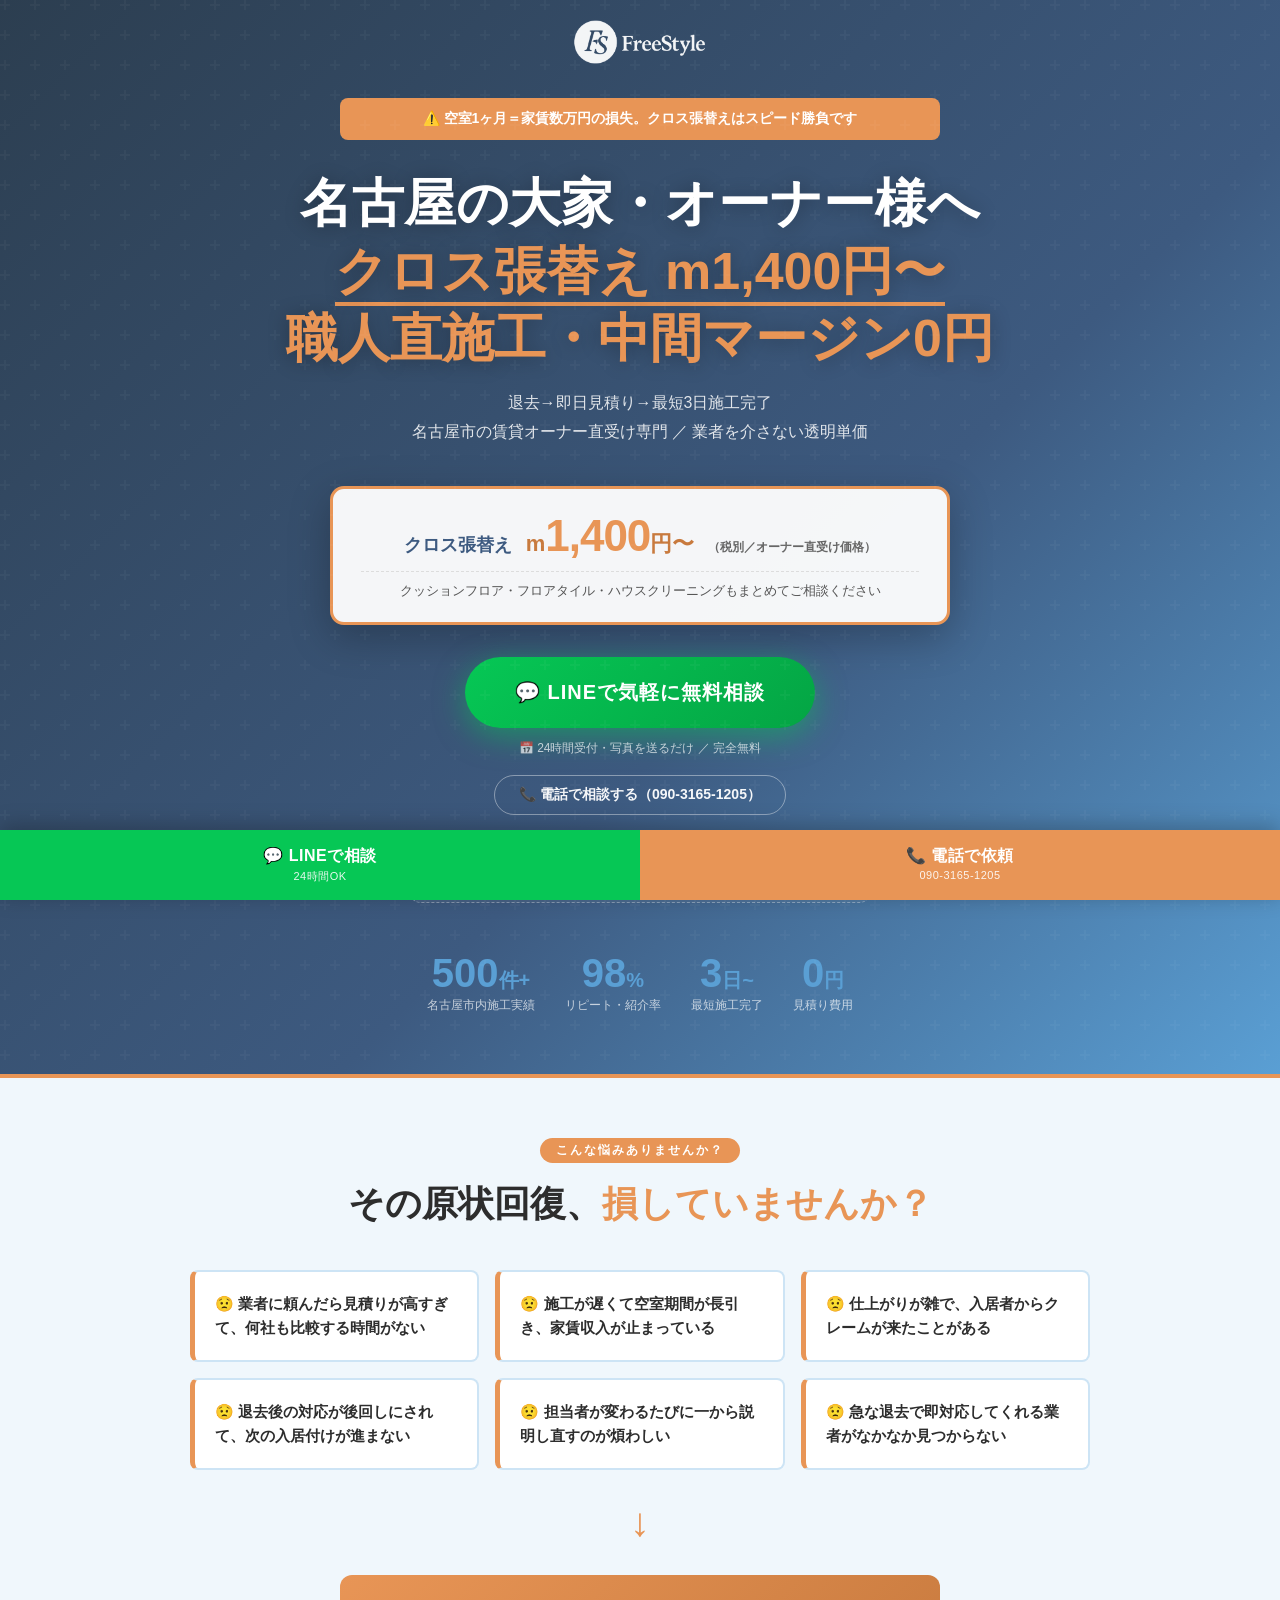
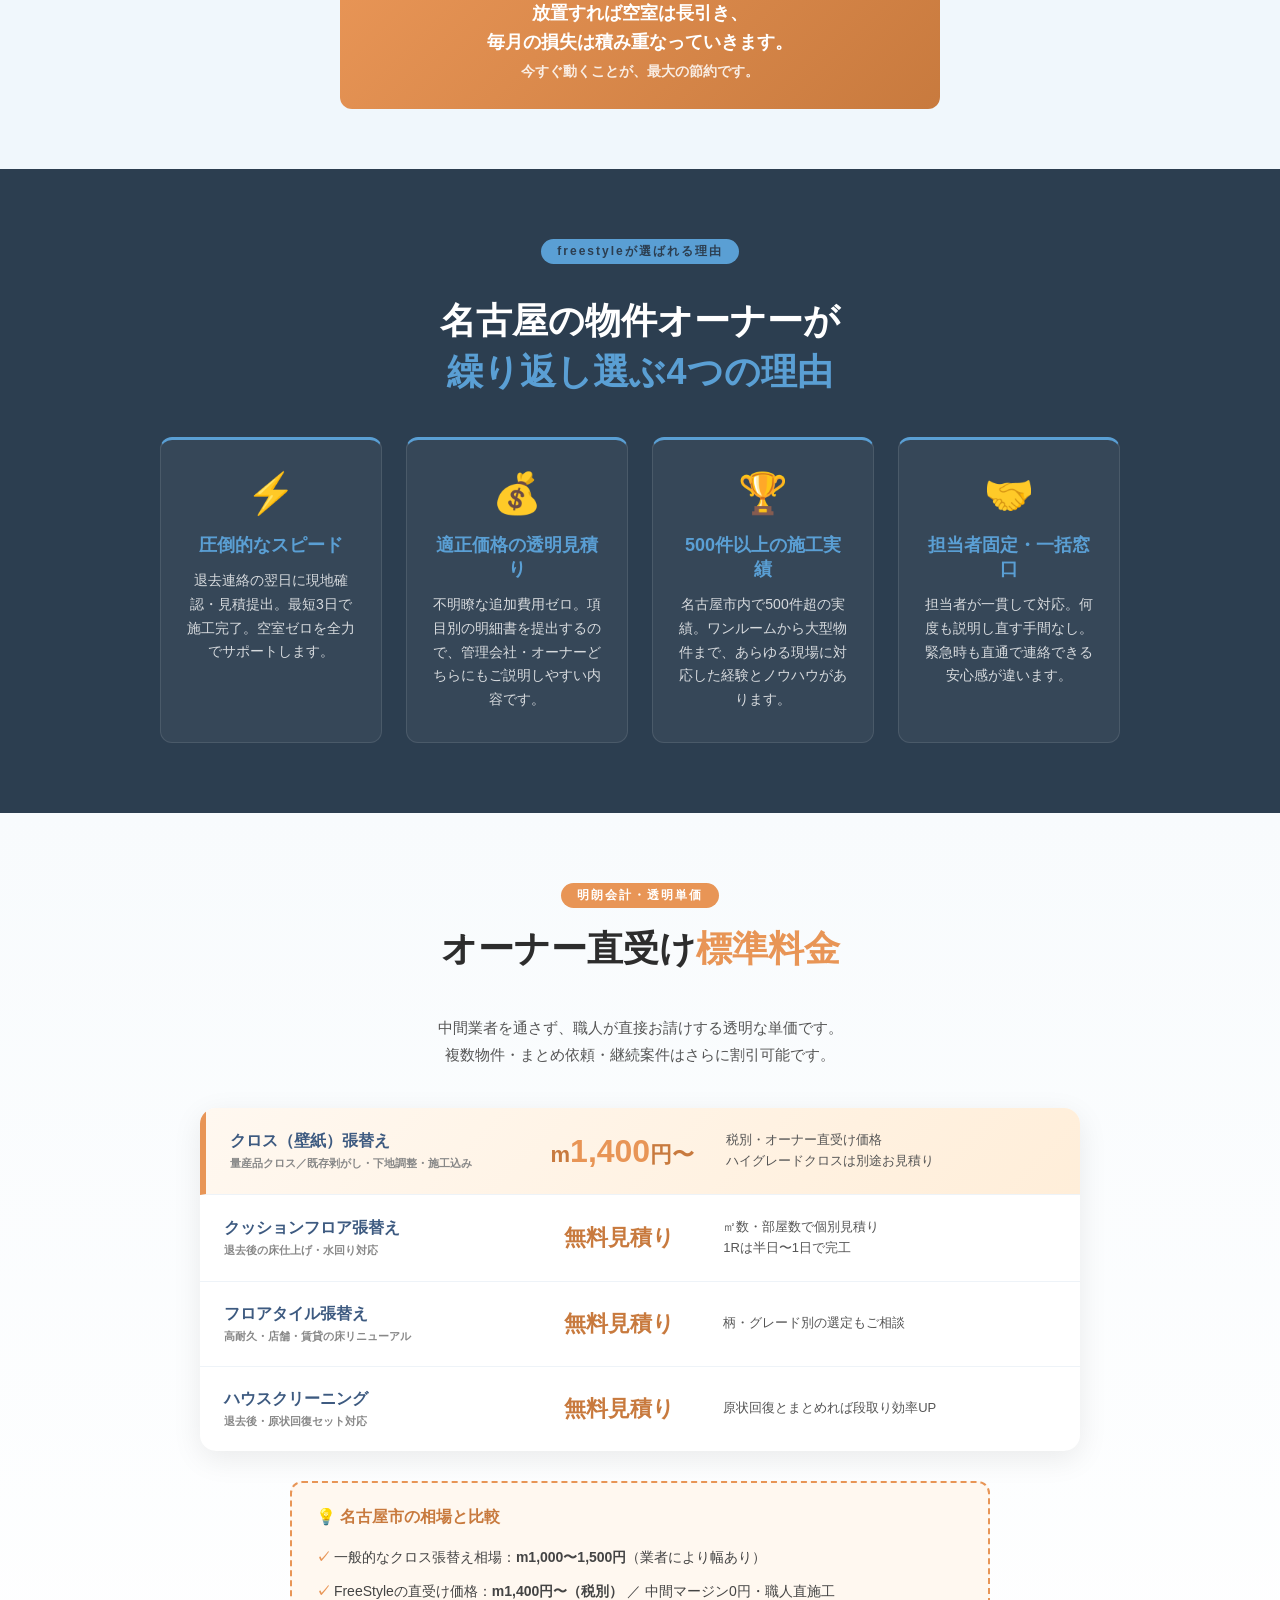
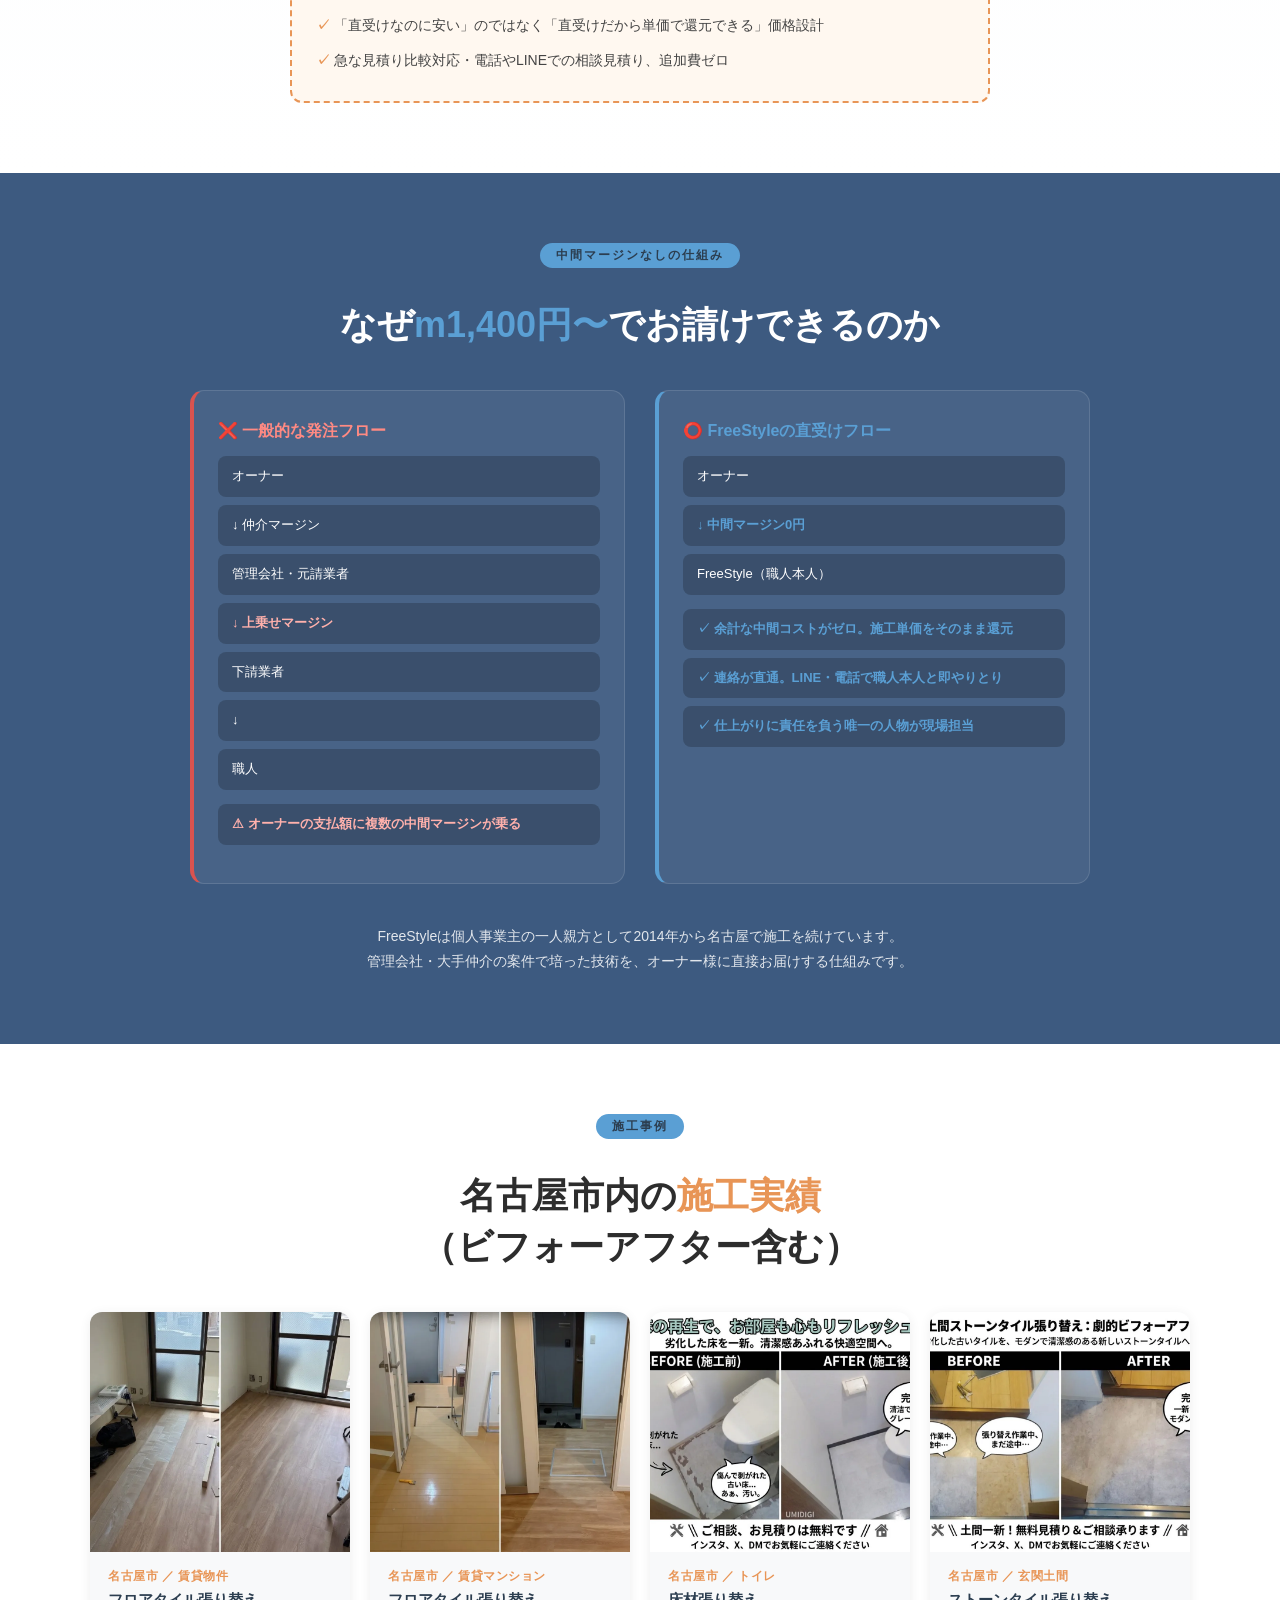
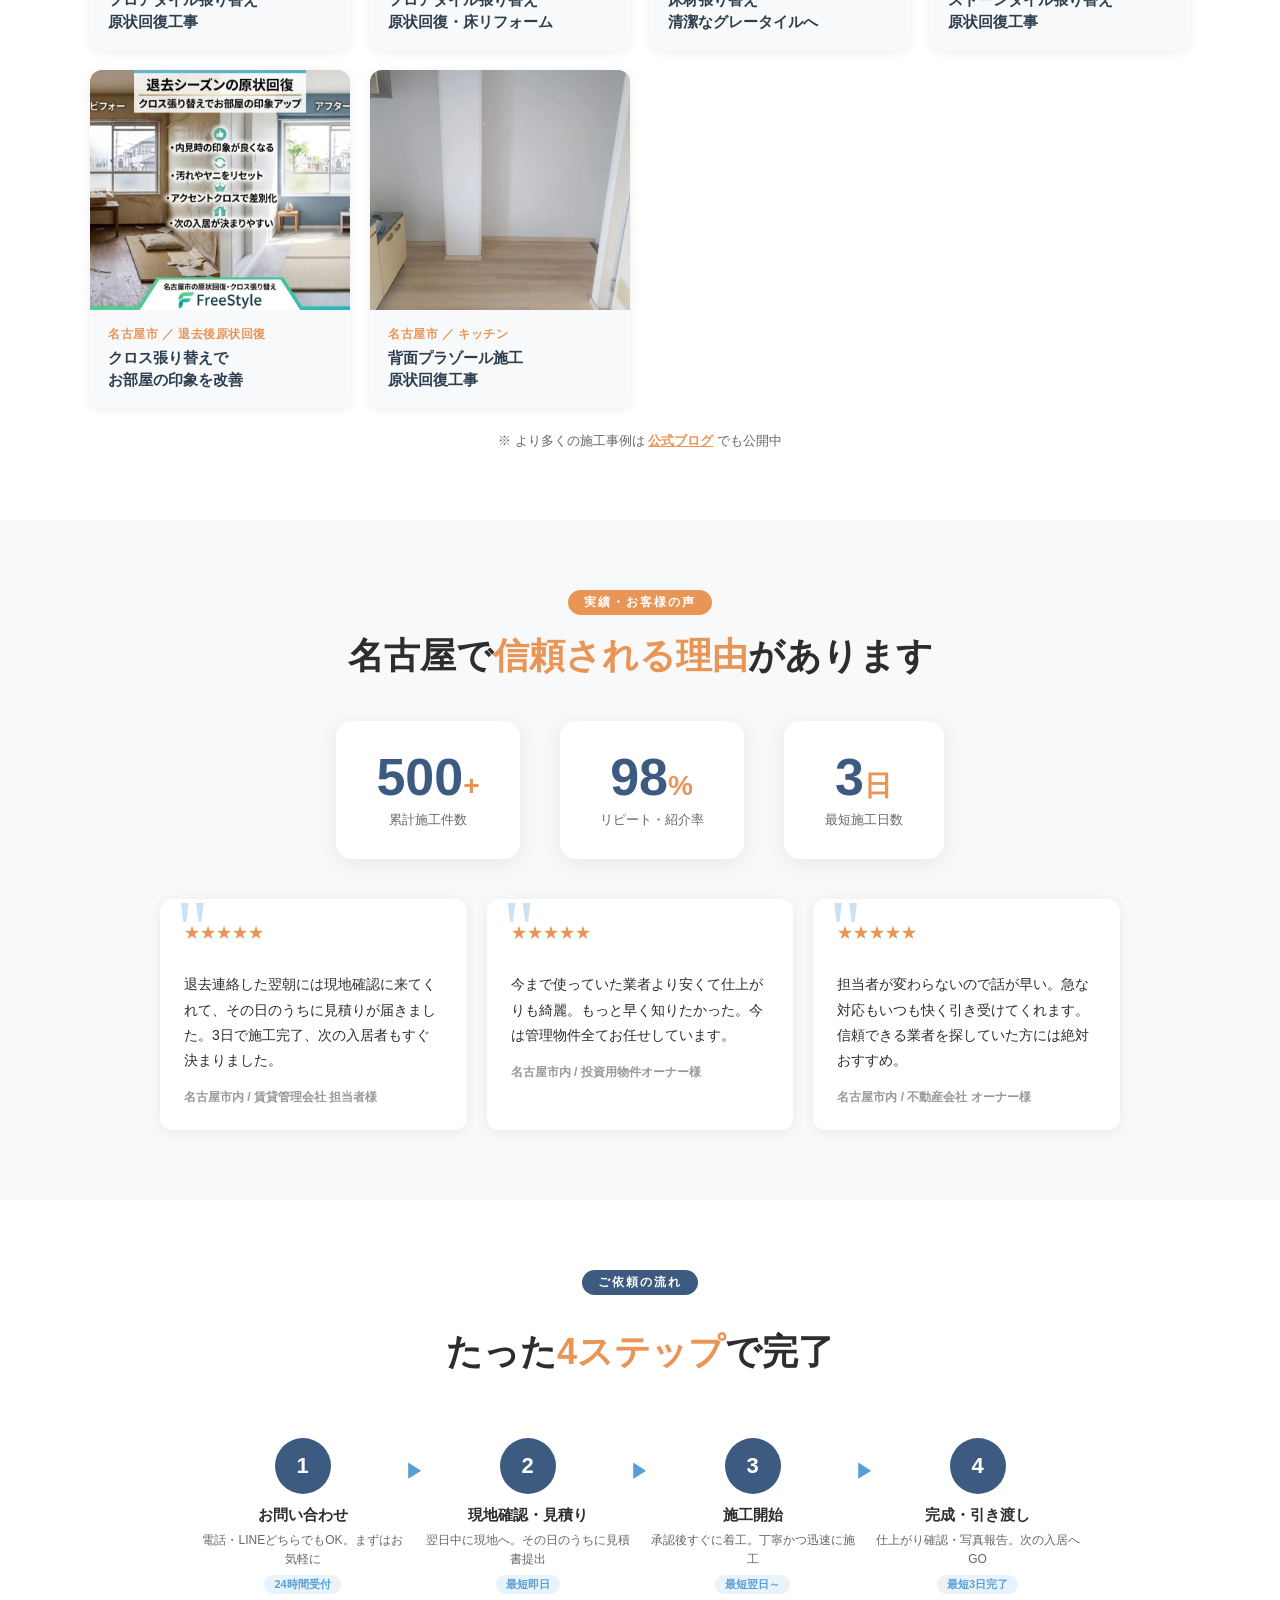
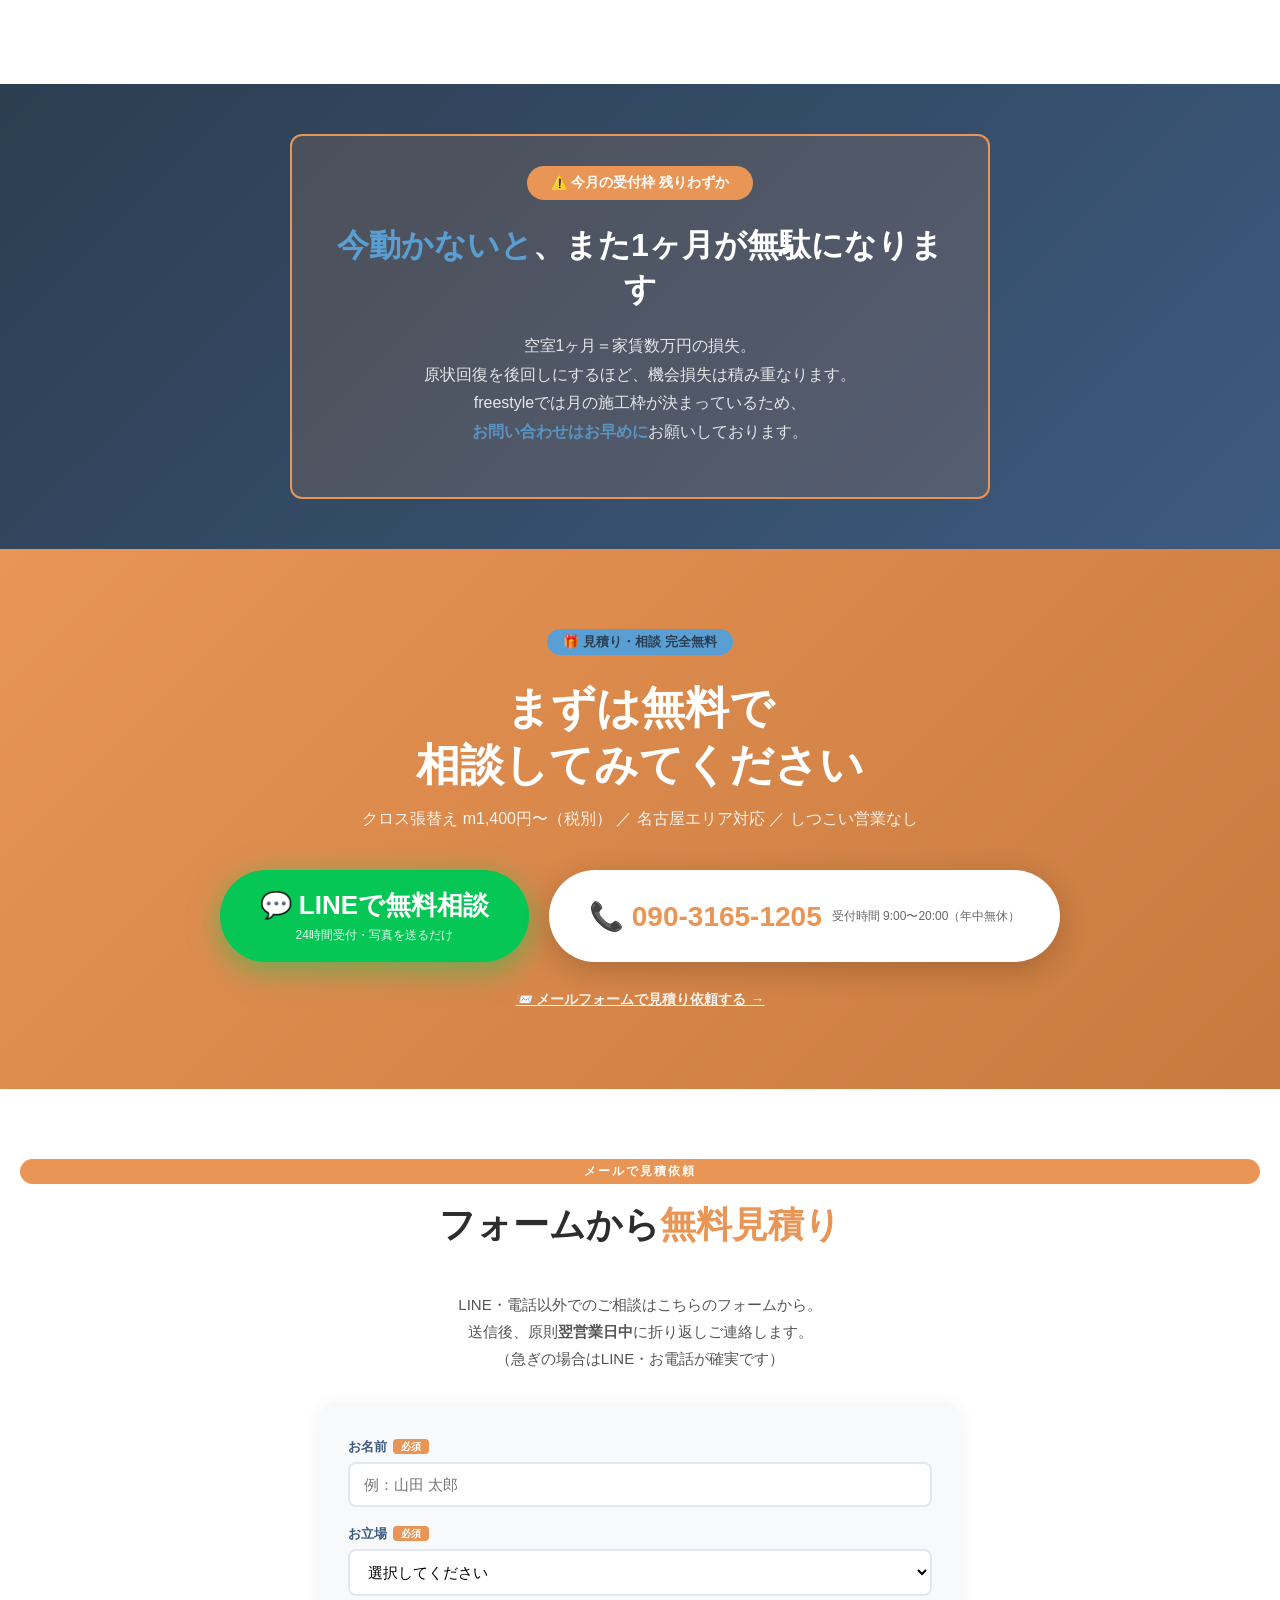
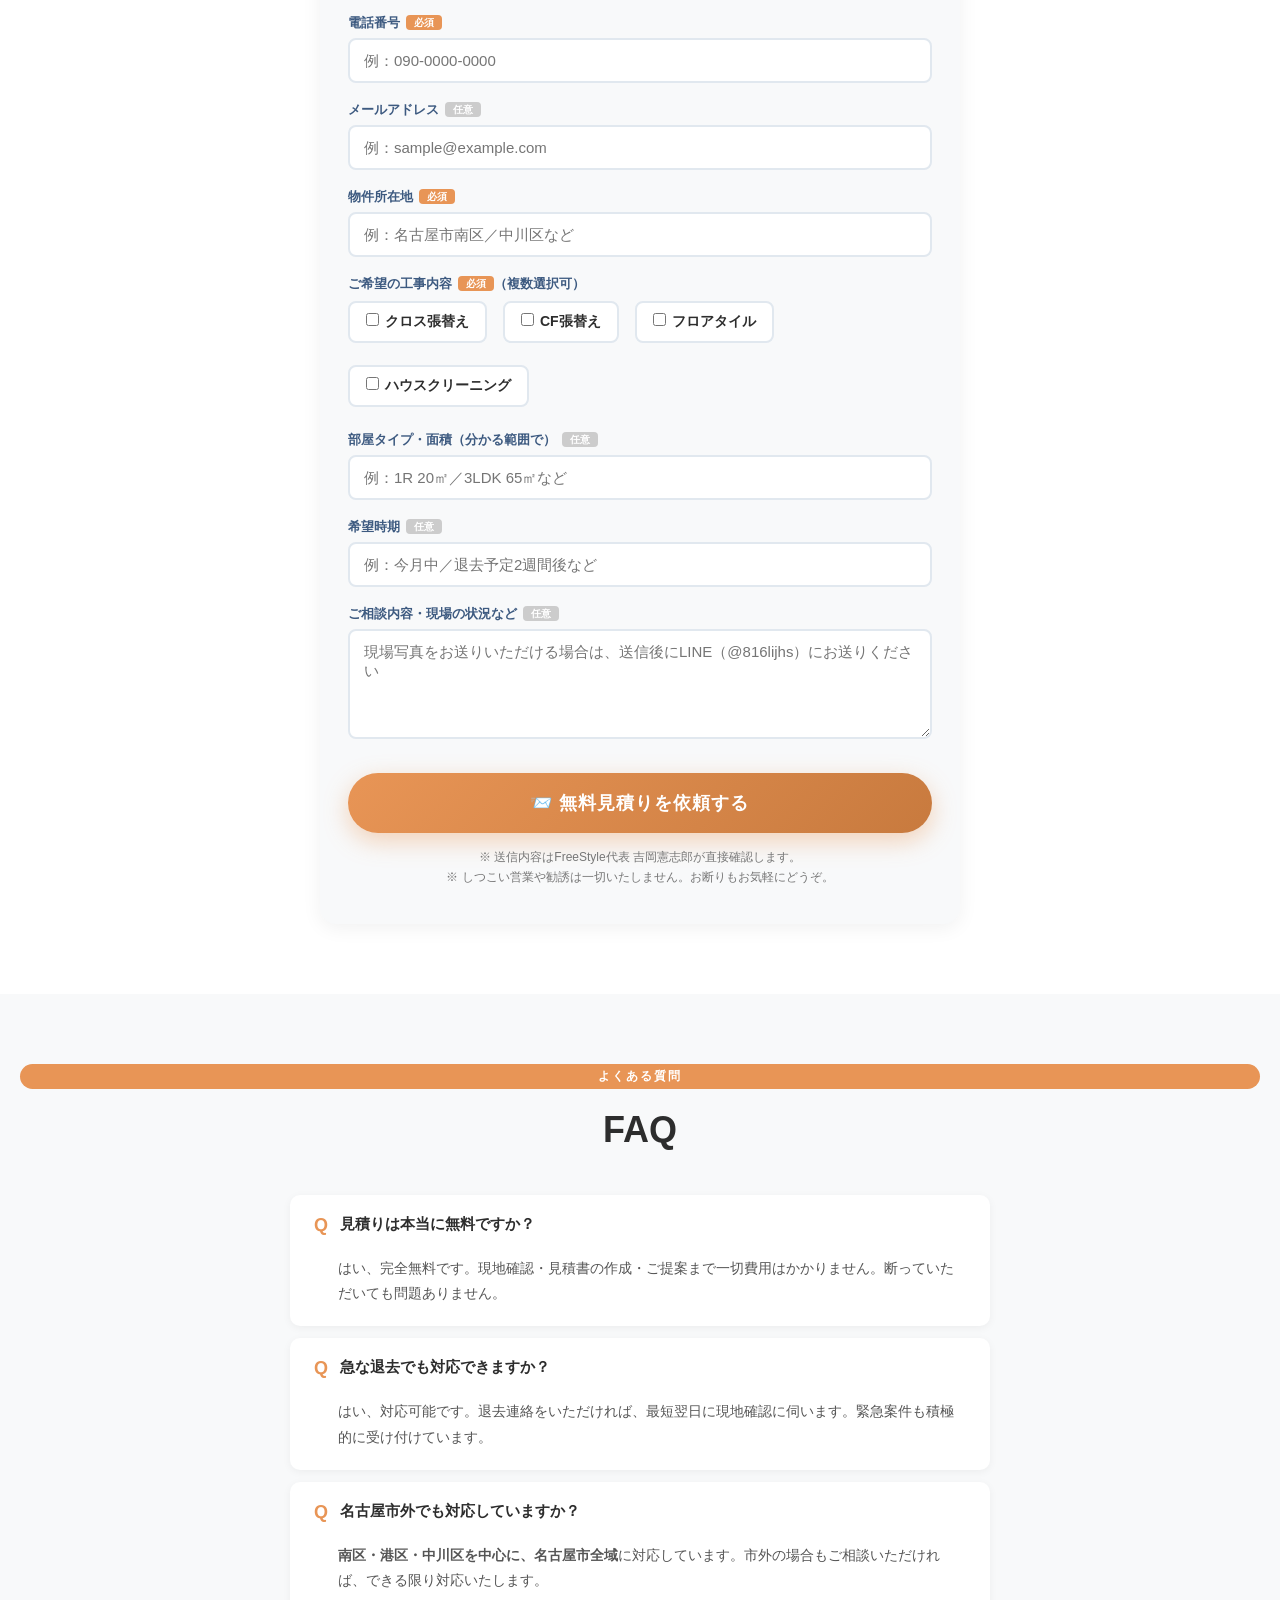
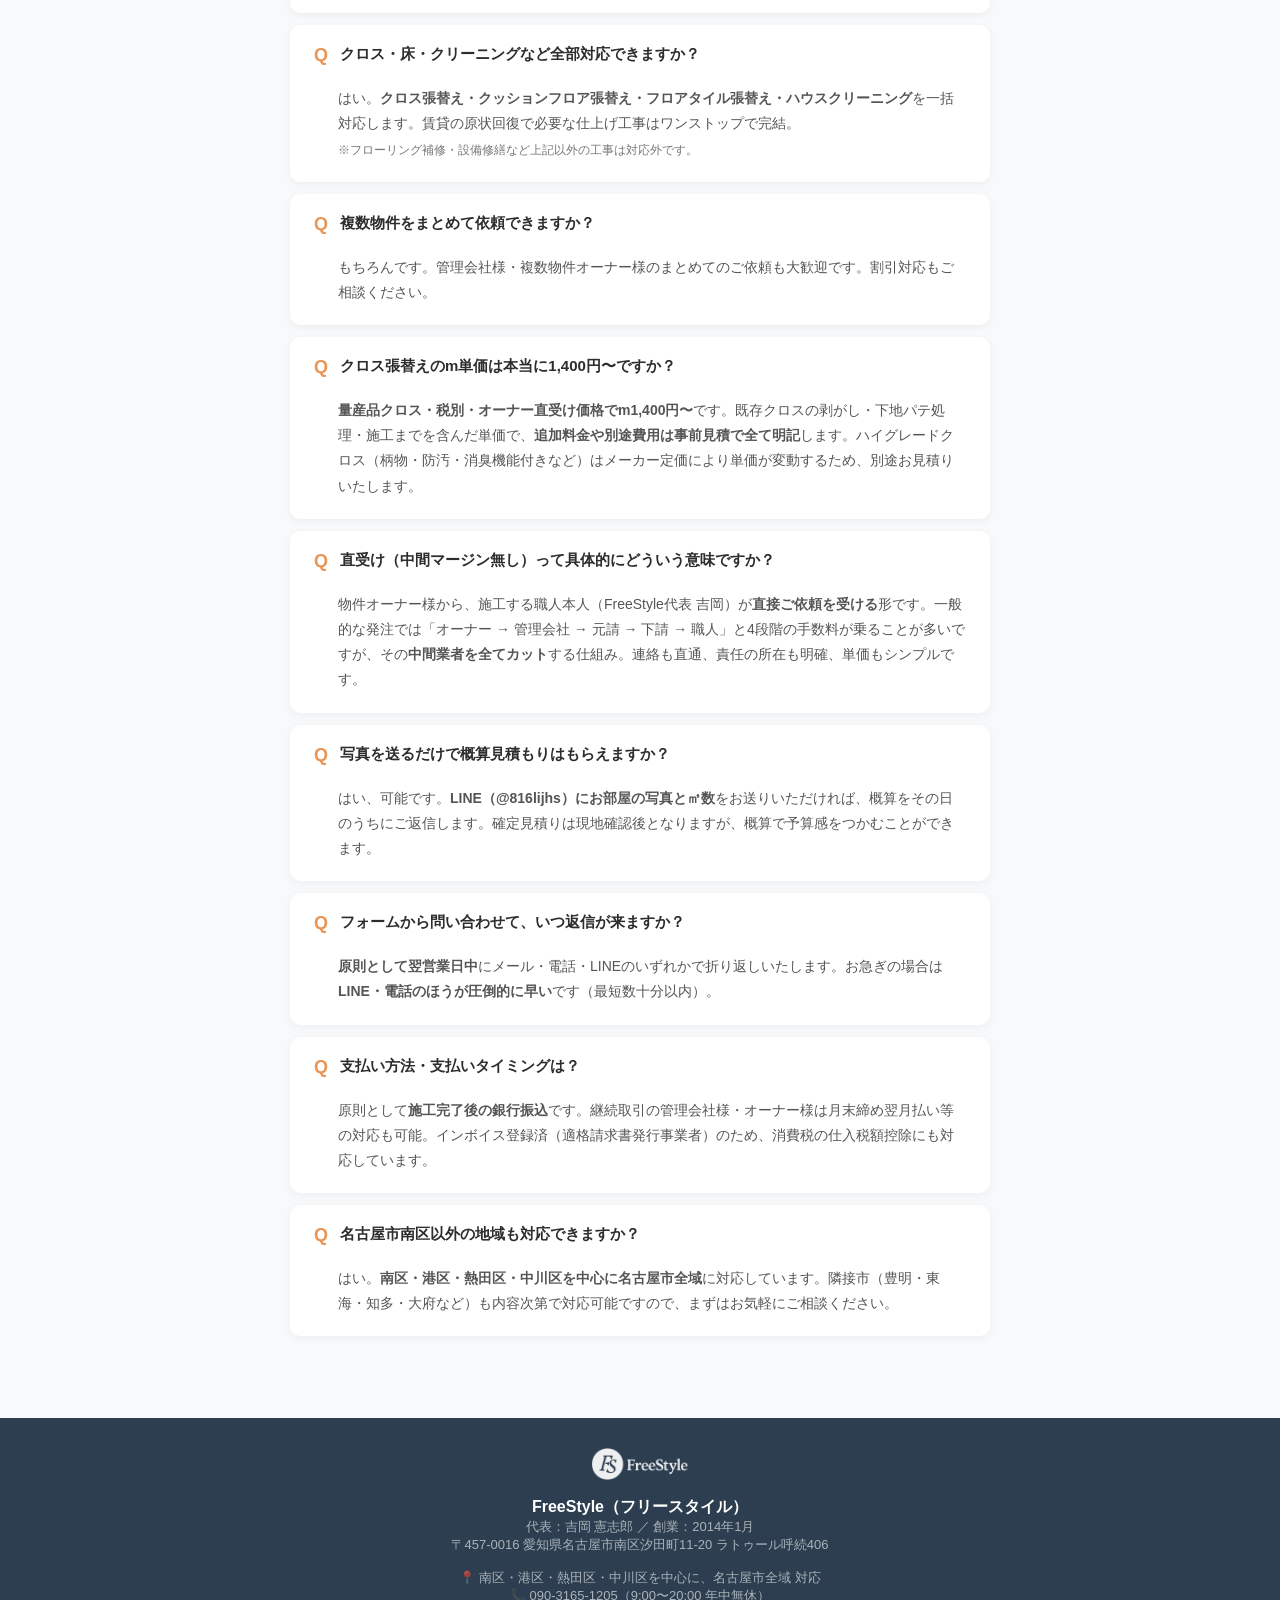
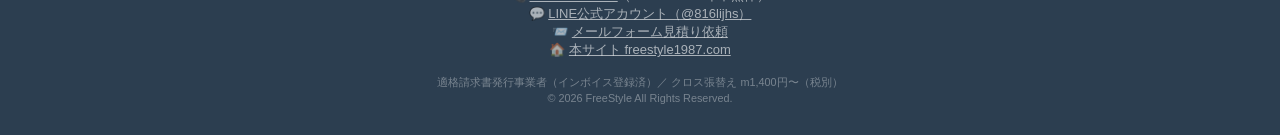
==== commit b2edf4ea: "管理会社向けサブCTA追加・施工写真WebP化(-66.9%)・picture要素フォールバック実装" ====
--- a/index.html
+++ b/index.html
@@ -259,6 +259,43 @@
   }
   .cta-sub-tel:hover { background: rgba(255,255,255,0.1); }
 
+  /* 管理会社向けサブCTA（HERO内・控えめバッジ） */
+  .cta-biz {
+    display: inline-flex;
+    align-items: center;
+    gap: 10px;
+    margin: 22px auto 0;
+    padding: 10px 20px;
+    background: rgba(255,255,255,0.06);
+    border: 1px dashed rgba(255,255,255,0.35);
+    border-radius: 10px;
+    color: rgba(255,255,255,0.92);
+    text-decoration: none;
+    font-size: 13px;
+    line-height: 1.5;
+    max-width: 560px;
+    text-align: left;
+    transition: background 0.2s, border-color 0.2s;
+  }
+  .cta-biz:hover { background: rgba(255,255,255,0.12); border-color: rgba(255,255,255,0.6); }
+  .cta-biz .cta-biz-label {
+    flex-shrink: 0;
+    font-size: 11px;
+    font-weight: 900;
+    letter-spacing: 1px;
+    color: var(--gold);
+    background: rgba(0,0,0,0.25);
+    padding: 4px 10px;
+    border-radius: 20px;
+    text-transform: uppercase;
+  }
+  .cta-biz .cta-biz-text { font-weight: 600; }
+  .cta-biz .cta-biz-text small { display: block; opacity: 0.75; font-weight: 400; font-size: 11px; margin-top: 2px; }
+  @media (max-width: 600px) {
+    .cta-biz { font-size: 12px; padding: 9px 14px; gap: 8px; }
+    .cta-biz .cta-biz-label { font-size: 10px; padding: 3px 8px; }
+  }
+
   .trust-nums {
     display: flex;
     justify-content: center;
@@ -964,6 +1001,14 @@
   <a href="https://line.me/R/ti/p/%40816lijhs" class="cta-main cta-line">💬 LINEで気軽に無料相談</a>
   <p class="cta-note">📅 24時間受付・写真を送るだけ ／ 完全無料</p>
   <a href="tel:09031651205" class="cta-sub-tel">📞 電話で相談する（090-3165-1205）</a>
+
+  <!-- 管理会社向けサブCTA -->
+  <div style="margin-top:6px;">
+    <a href="https://line.me/R/ti/p/%40816lijhs" class="cta-biz">
+      <span class="cta-biz-label">管理会社様へ</span>
+      <span class="cta-biz-text">複数物件まとめてのご依頼・月締請求にも対応<small>継続発注の優遇制度あり ／ LINEまたはお電話でご相談ください</small></span>
+    </a>
+  </div>
 
   <div class="trust-nums">
     <div class="trust-num">
@@ -1125,42 +1170,60 @@
   </h2>
   <div class="works-grid">
     <div class="work-card">
-      <img src="img/works/works-01-floortile.jpg" alt="名古屋市の賃貸物件 フロアタイル張り替え 施工事例" width="899" height="1200" loading="lazy" decoding="async">
+      <picture>
+        <source type="image/webp" srcset="img/works/works-01-floortile.webp">
+        <img src="img/works/works-01-floortile.jpg" alt="名古屋市の賃貸物件 フロアタイル張り替え 施工事例" width="899" height="1200" loading="lazy" decoding="async">
+      </picture>
       <div class="caption">
         <div class="area">名古屋市 ／ 賃貸物件</div>
         <div class="work-title">フロアタイル張り替え<br>原状回復工事</div>
       </div>
     </div>
     <div class="work-card">
-      <img src="img/works/works-02-mansion-floortile.jpg" alt="名古屋市の賃貸マンション フロアタイル張り替え・床リフォーム" width="900" height="1200" loading="lazy" decoding="async">
+      <picture>
+        <source type="image/webp" srcset="img/works/works-02-mansion-floortile.webp">
+        <img src="img/works/works-02-mansion-floortile.jpg" alt="名古屋市の賃貸マンション フロアタイル張り替え・床リフォーム" width="900" height="1200" loading="lazy" decoding="async">
+      </picture>
       <div class="caption">
         <div class="area">名古屋市 ／ 賃貸マンション</div>
         <div class="work-title">フロアタイル張り替え<br>原状回復・床リフォーム</div>
       </div>
     </div>
     <div class="work-card">
-      <img src="img/works/works-03-toilet.jpg" alt="名古屋市 トイレ床材グレータイル張り替え 施工事例" width="1200" height="816" loading="lazy" decoding="async">
+      <picture>
+        <source type="image/webp" srcset="img/works/works-03-toilet.webp">
+        <img src="img/works/works-03-toilet.jpg" alt="名古屋市 トイレ床材グレータイル張り替え 施工事例" width="1200" height="816" loading="lazy" decoding="async">
+      </picture>
       <div class="caption">
         <div class="area">名古屋市 ／ トイレ</div>
         <div class="work-title">床材張り替え<br>清潔なグレータイルへ</div>
       </div>
     </div>
     <div class="work-card">
-      <img src="img/works/works-04-genkan.jpg" alt="名古屋市 玄関土間ストーンタイル張り替え 原状回復工事" width="1200" height="816" loading="lazy" decoding="async">
+      <picture>
+        <source type="image/webp" srcset="img/works/works-04-genkan.webp">
+        <img src="img/works/works-04-genkan.jpg" alt="名古屋市 玄関土間ストーンタイル張り替え 原状回復工事" width="1200" height="816" loading="lazy" decoding="async">
+      </picture>
       <div class="caption">
         <div class="area">名古屋市 ／ 玄関土間</div>
         <div class="work-title">ストーンタイル張り替え<br>原状回復工事</div>
       </div>
     </div>
     <div class="work-card">
-      <img src="img/works/works-05-cross.jpg" alt="名古屋市 退去後のクロス張り替え 原状回復工事" width="1200" height="654" loading="lazy" decoding="async">
+      <picture>
+        <source type="image/webp" srcset="img/works/works-05-cross.webp">
+        <img src="img/works/works-05-cross.jpg" alt="名古屋市 退去後のクロス張り替え 原状回復工事" width="1200" height="654" loading="lazy" decoding="async">
+      </picture>
       <div class="caption">
         <div class="area">名古屋市 ／ 退去後原状回復</div>
         <div class="work-title">クロス張り替えで<br>お部屋の印象を改善</div>
       </div>
     </div>
     <div class="work-card">
-      <img src="img/works/works-06-kitchen.jpg" alt="名古屋市 キッチン背面プラゾール施工 原状回復工事" width="900" height="1200" loading="lazy" decoding="async">
+      <picture>
+        <source type="image/webp" srcset="img/works/works-06-kitchen.webp">
+        <img src="img/works/works-06-kitchen.jpg" alt="名古屋市 キッチン背面プラゾール施工 原状回復工事" width="900" height="1200" loading="lazy" decoding="async">
+      </picture>
       <div class="caption">
         <div class="area">名古屋市 ／ キッチン</div>
         <div class="work-title">背面プラゾール施工<br>原状回復工事</div>
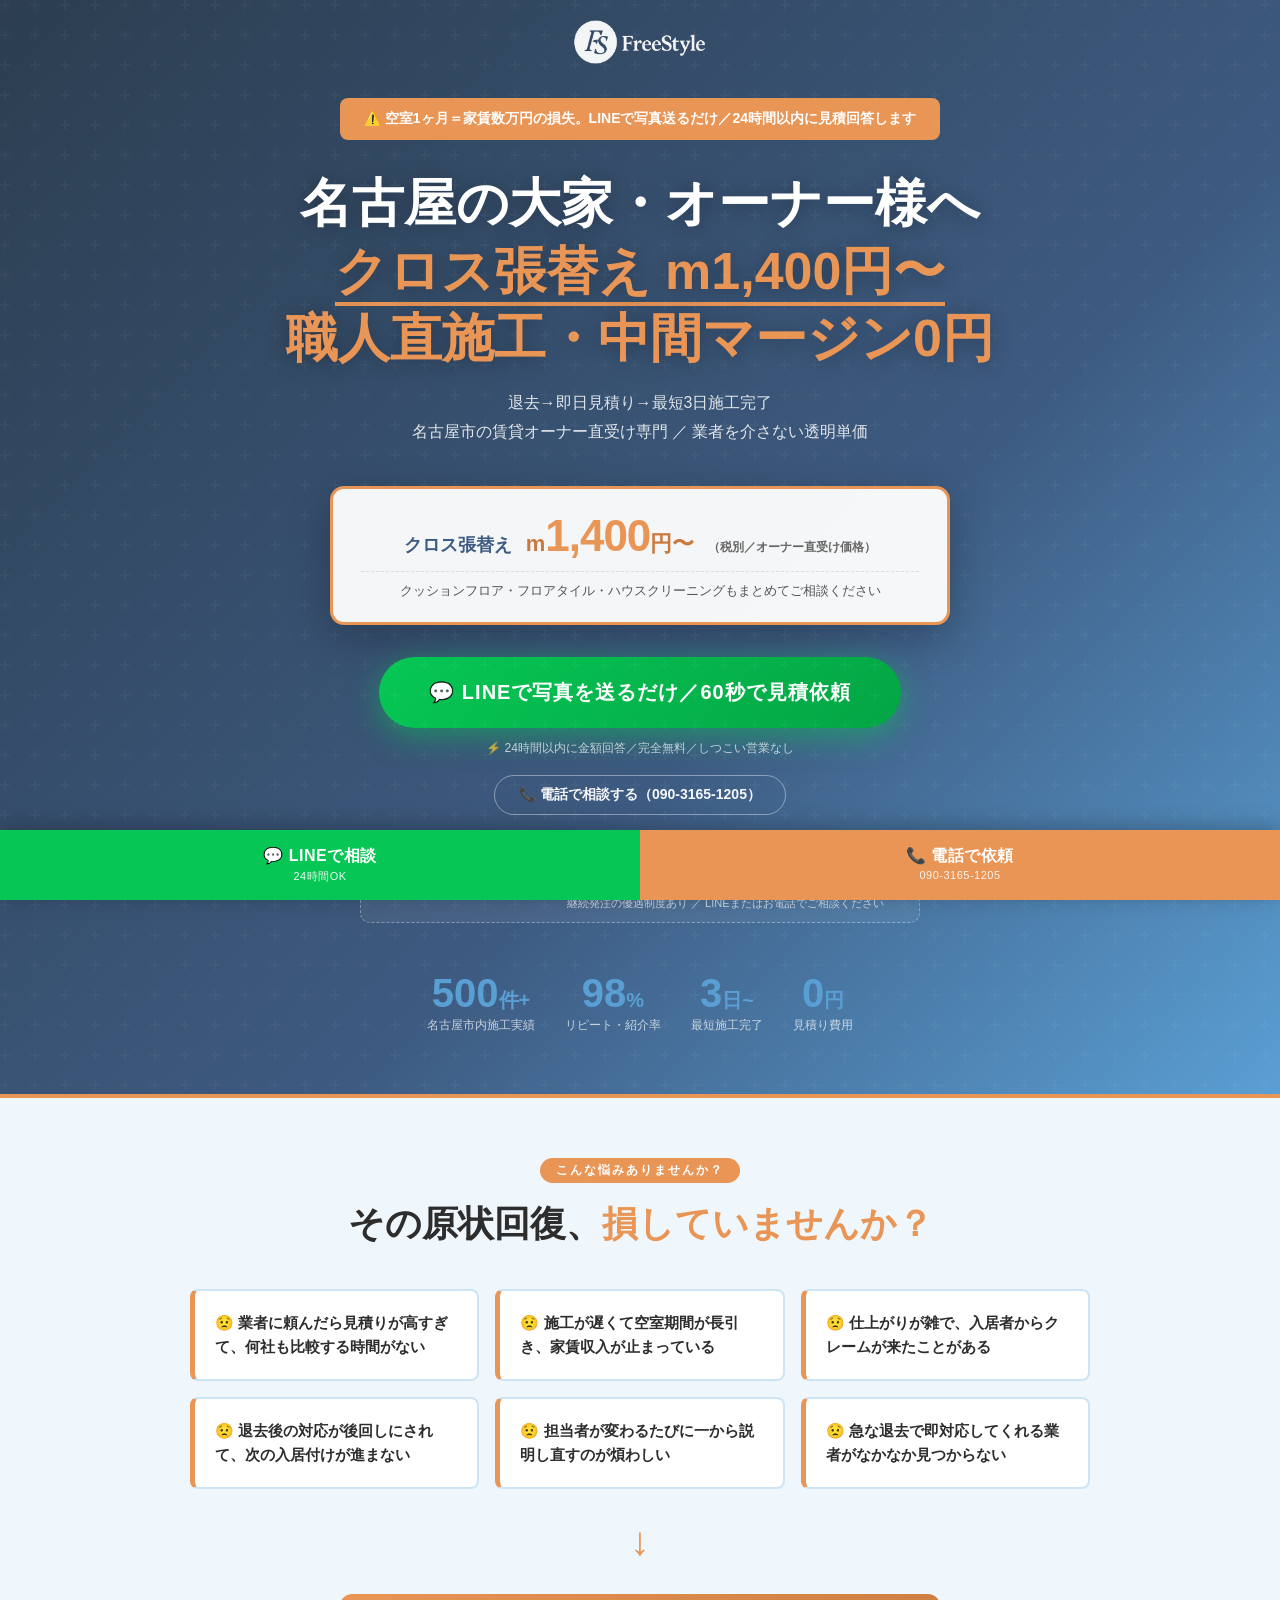
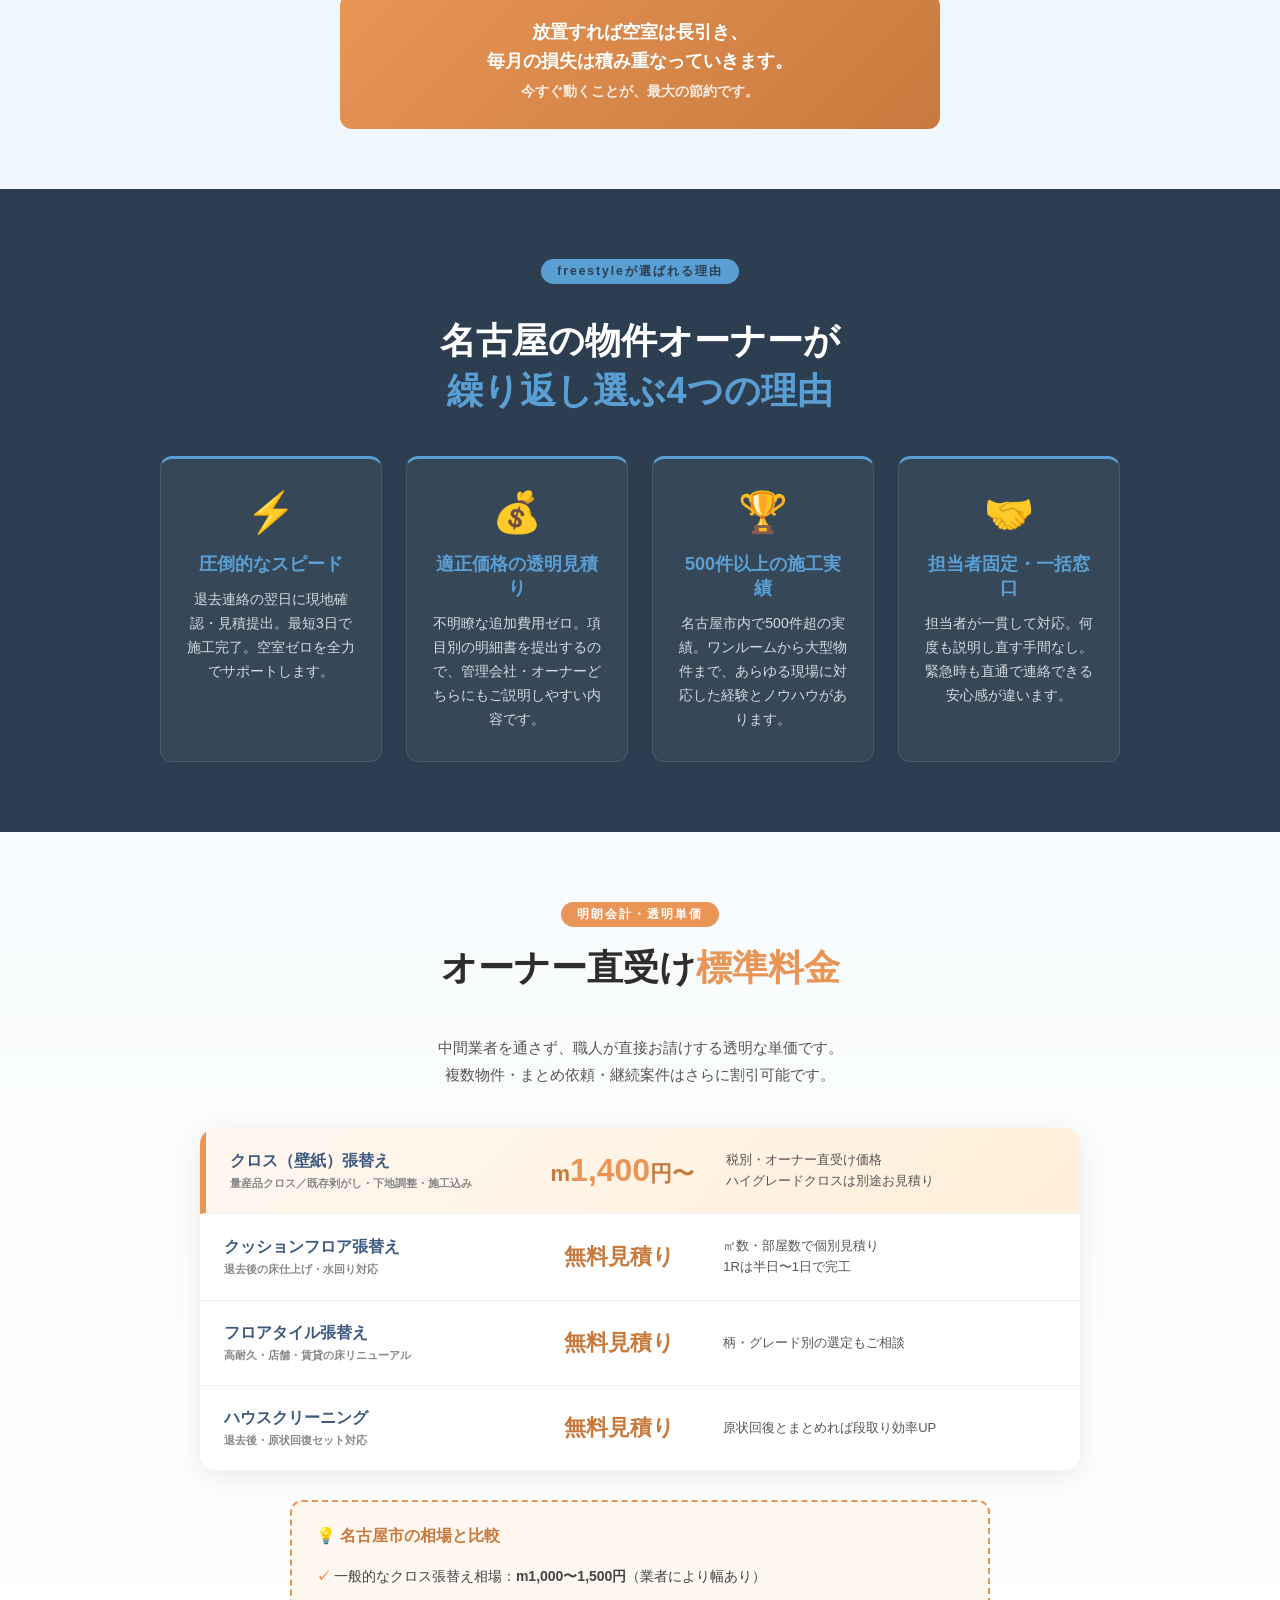
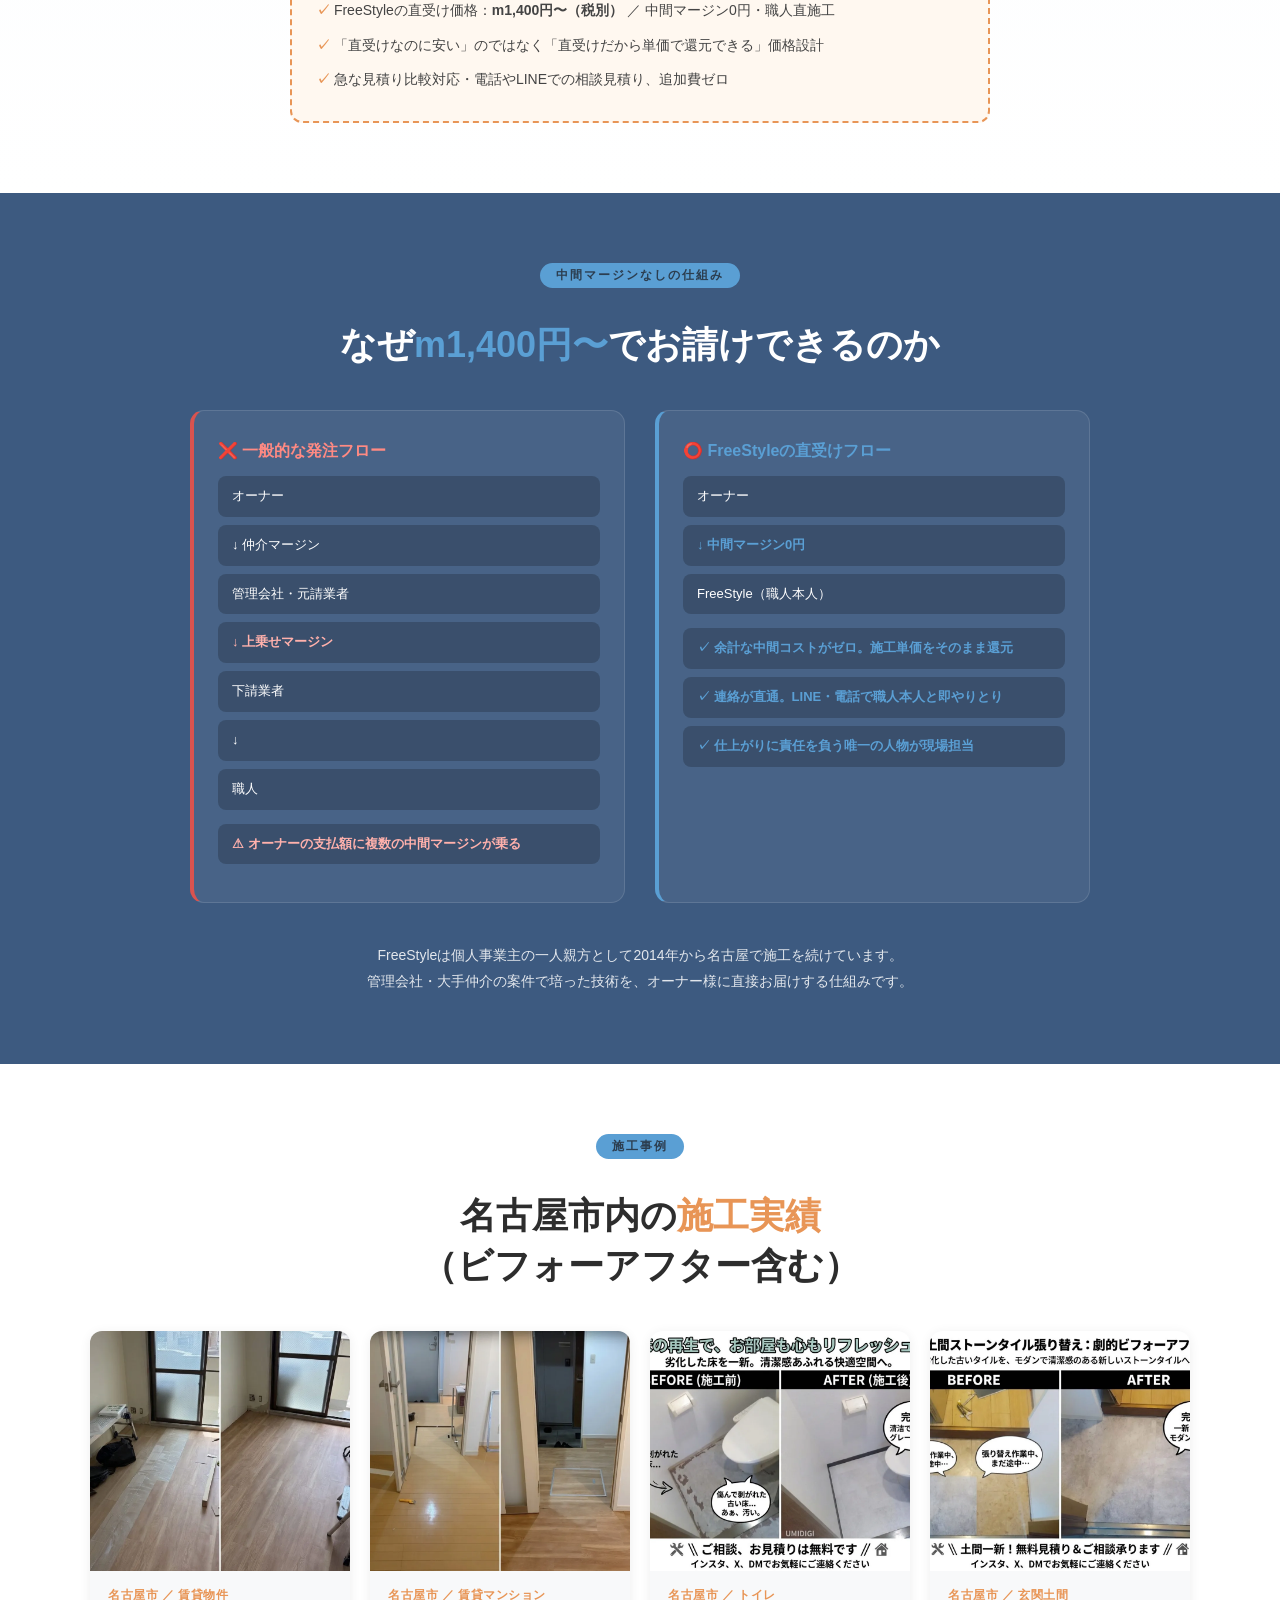
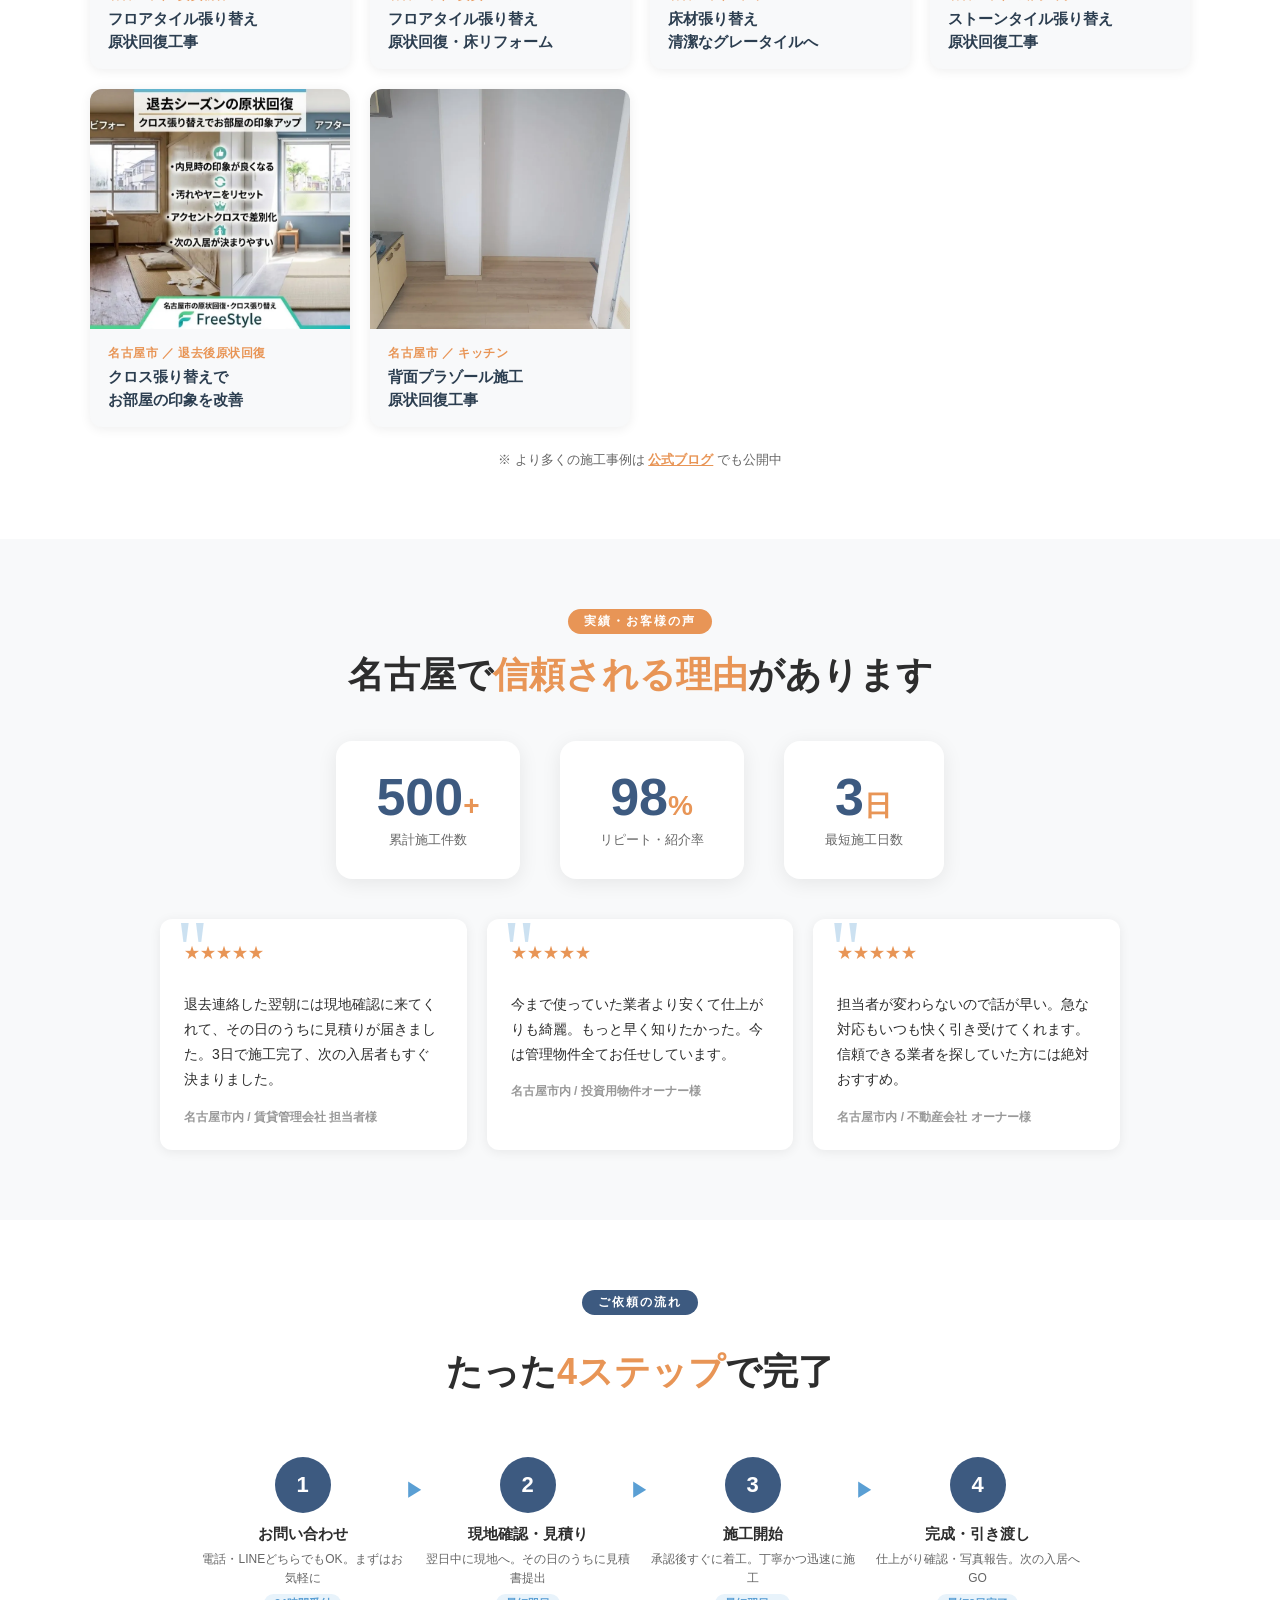
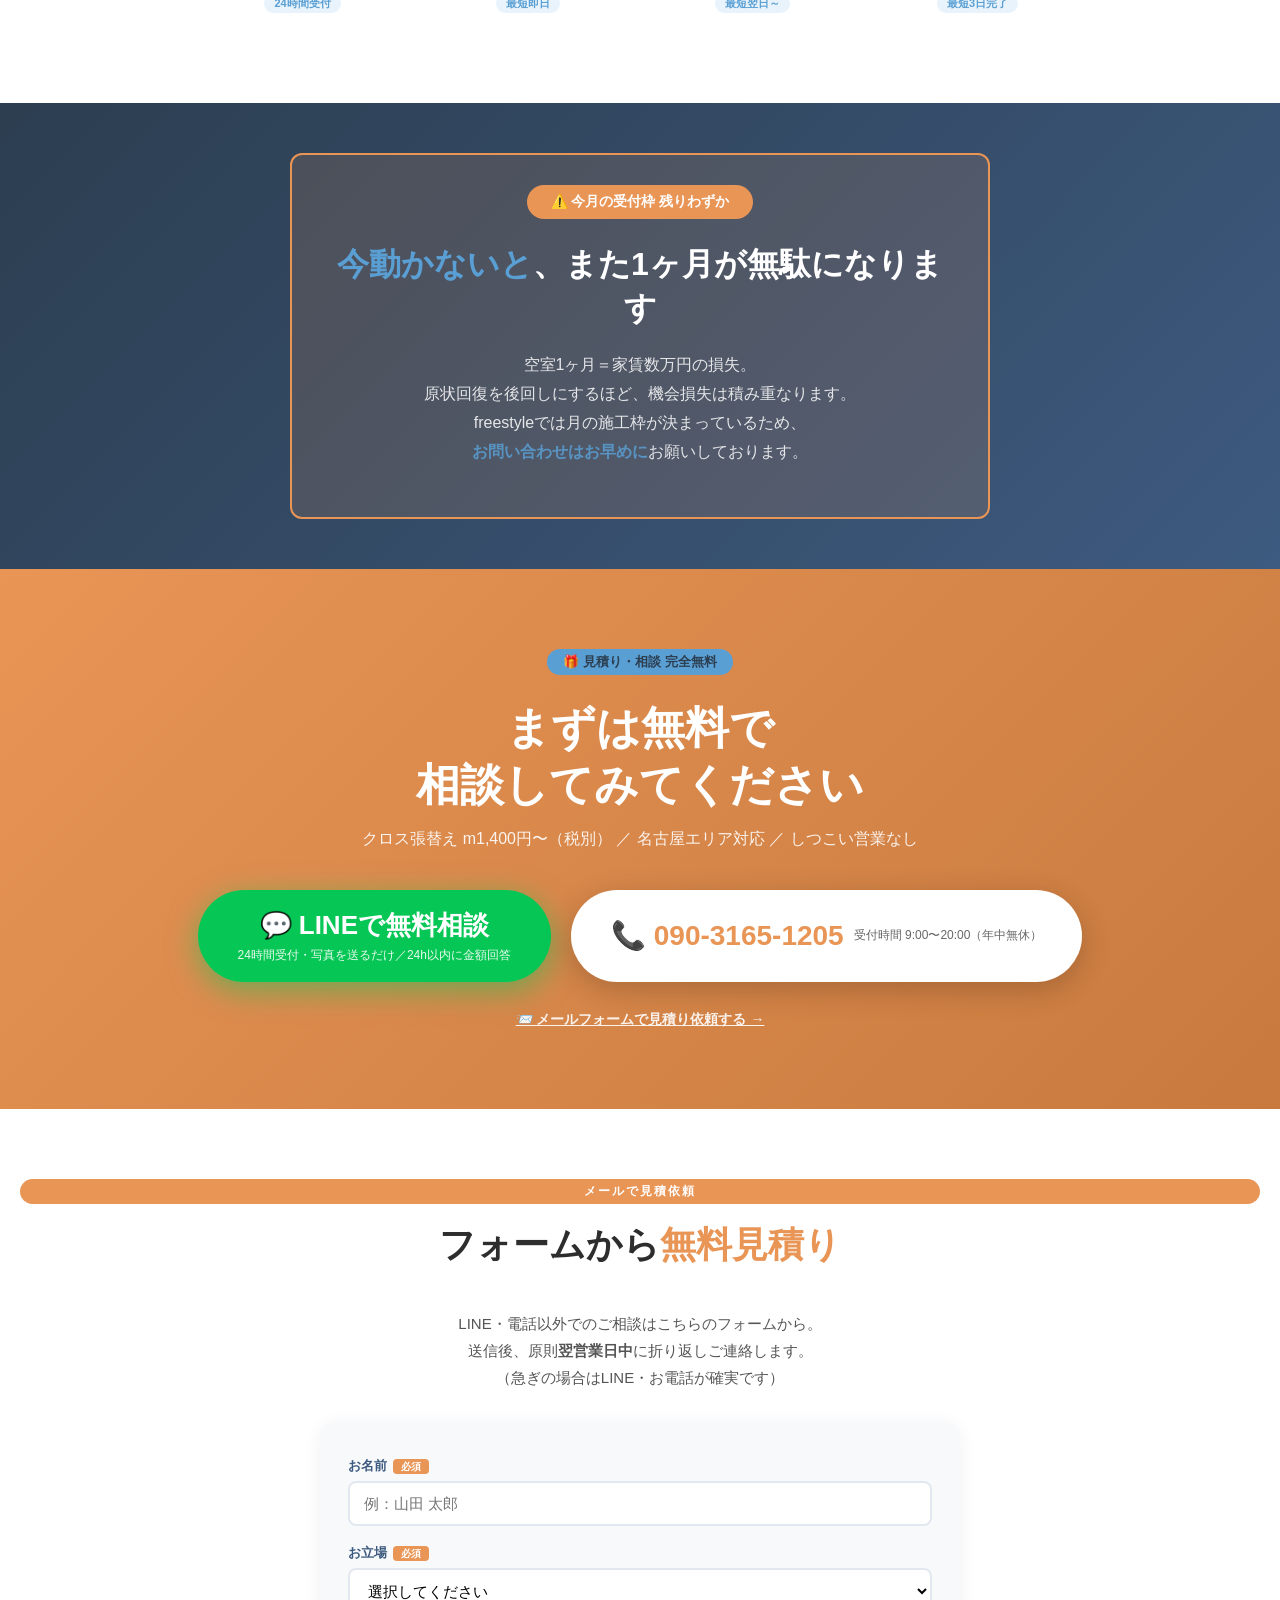
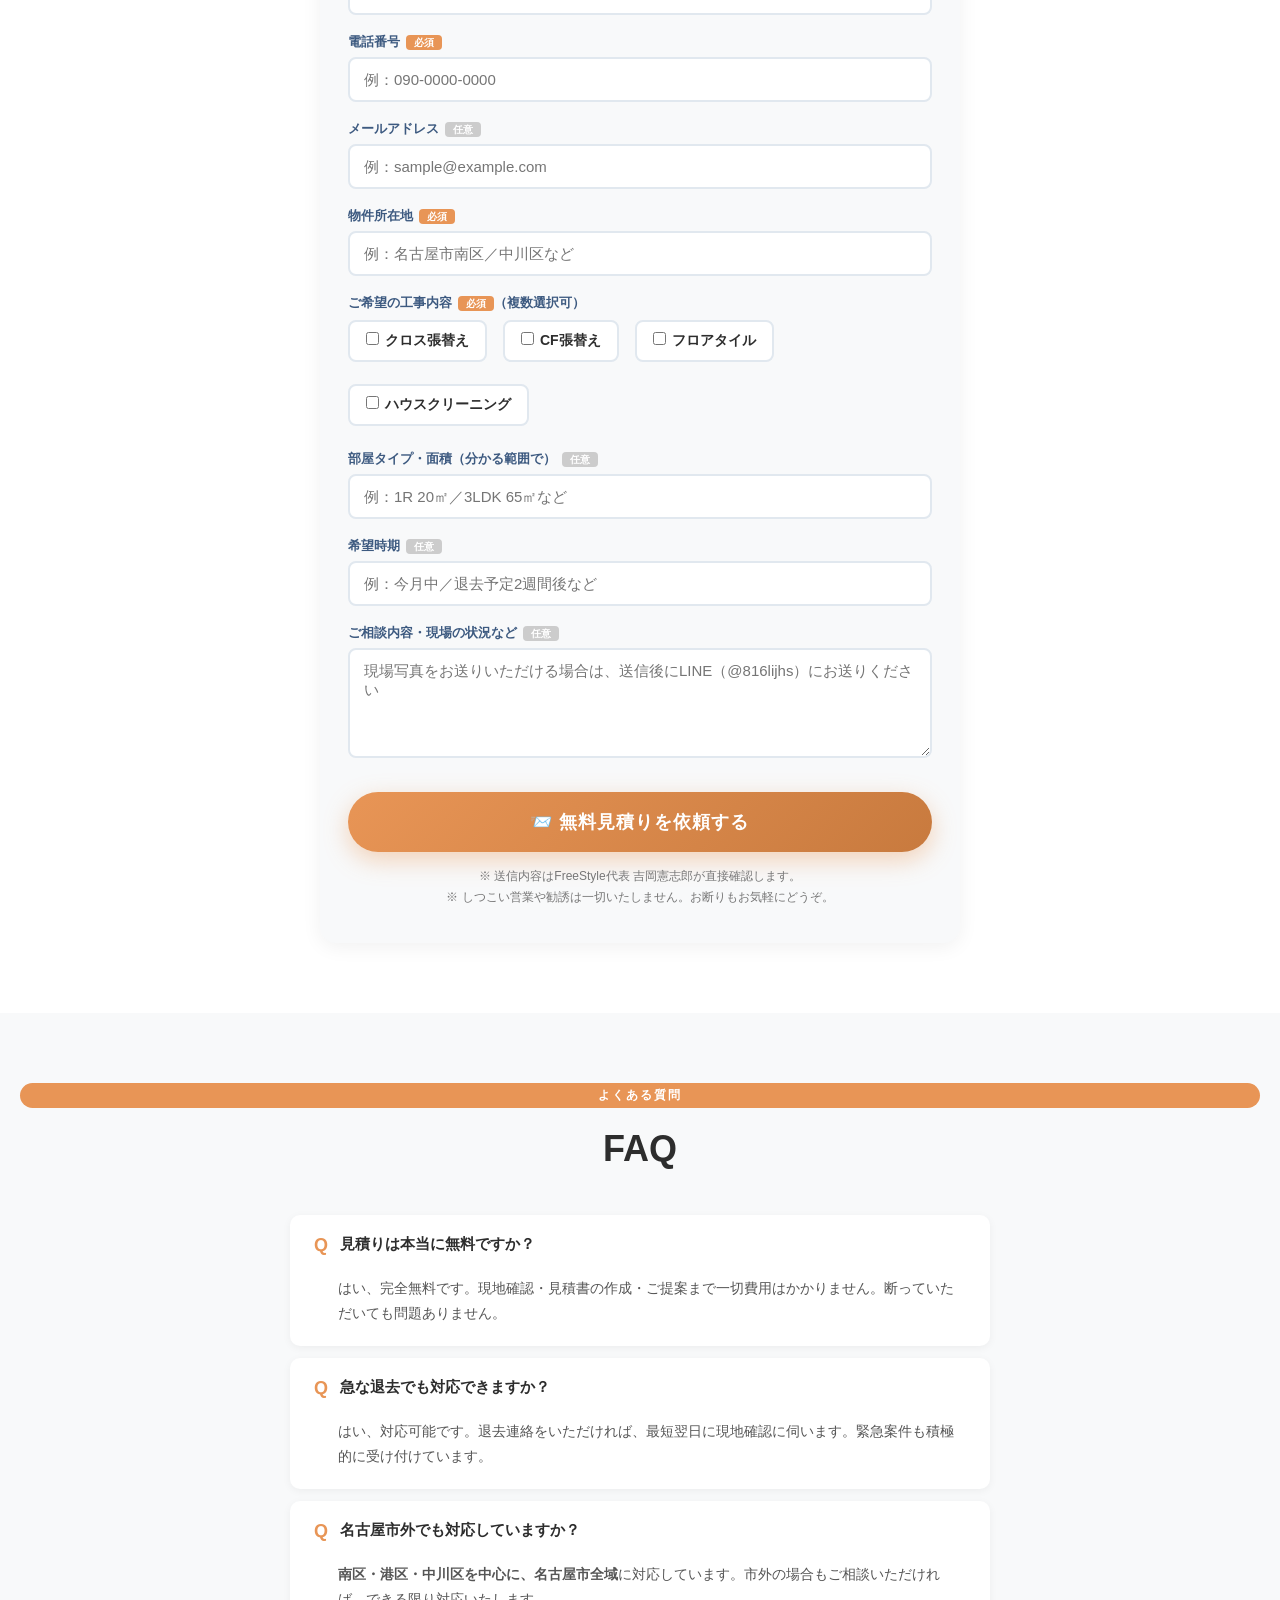
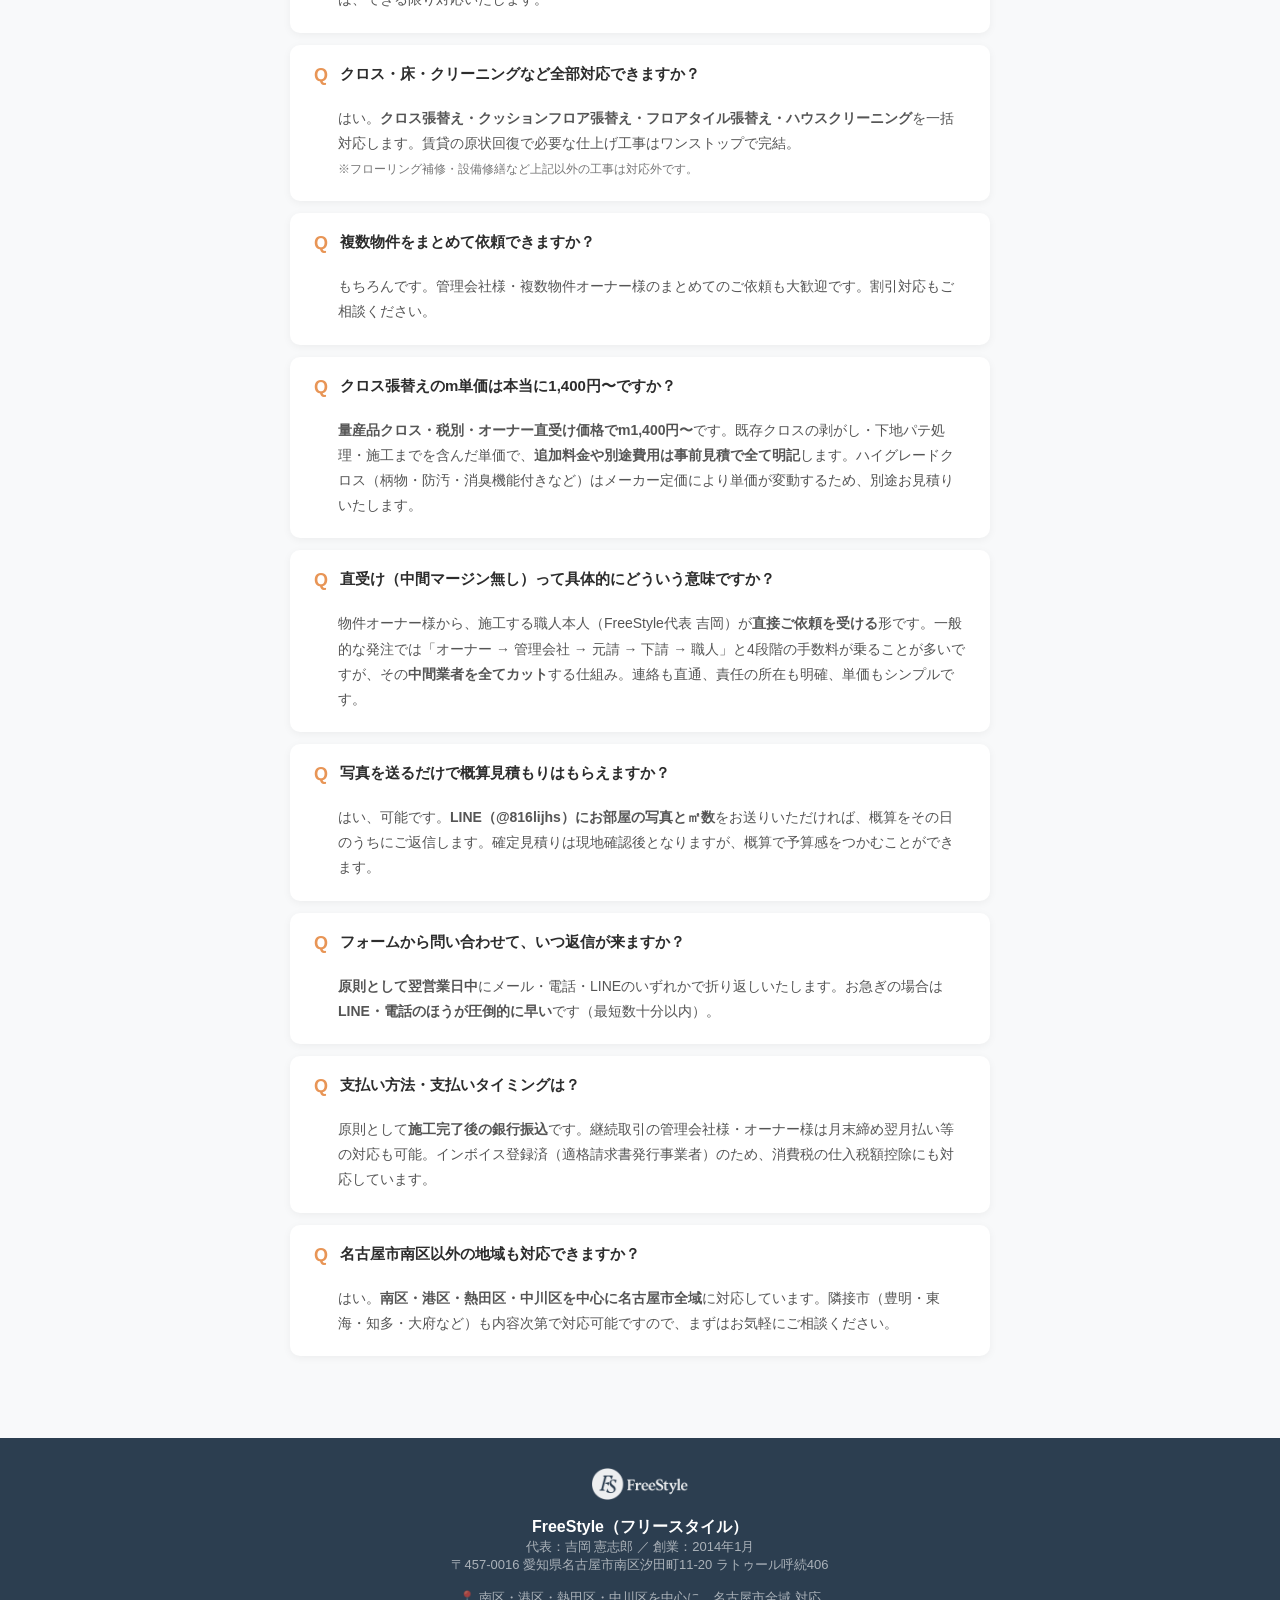
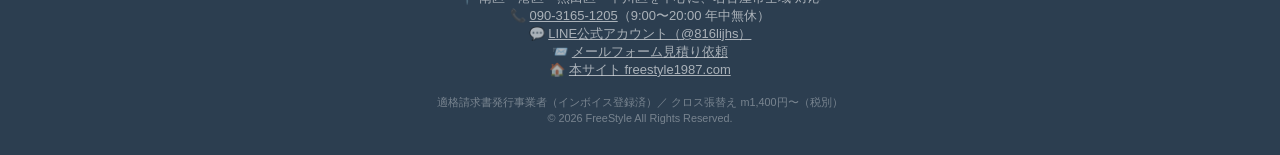
==== commit a2f1036d: "オーナー直受け強化: HERO LINE60秒見積/24h以内回答訴求、退去立会代行訴求、GA4にLINE/Tel/form_submit/generate_leadイベント計測追加、thanks.h" ====
--- a/index.html
+++ b/index.html
@@ -3,6 +3,15 @@
 <head>
 <meta charset="UTF-8">
 <meta name="viewport" content="width=device-width, initial-scale=1.0">
+
+<!-- Google tag (gtag.js) -->
+<script async src="https://www.googletagmanager.com/gtag/js?id=G-MNE5F1QSGY"></script>
+<script>
+  window.dataLayer = window.dataLayer || [];
+  function gtag(){dataLayer.push(arguments);}
+  gtag('js', new Date());
+  gtag('config', 'G-MNE5F1QSGY');
+</script>
 
 <title>名古屋のクロス張替え m1,400円〜｜オーナー直受けFreeStyle 即日見積り・最短3日施工</title>
 <meta name="description" content="名古屋市の賃貸オーナー・大家様 直受け専門のクロス張替え／原状回復工事 FreeStyle（フリースタイル）。クロス張替え m1,400円〜（税別）の透明単価。中間マージン0円・職人直施工。退去翌日に現地確認、最短3日で施工完了。LINE・電話・フォームで24時間受付中、写真送るだけ即見積り。">
@@ -973,7 +982,7 @@
   <div class="logo"><img src="img/logo.png" alt="FreeStyle"></div>
 
   <div class="alert-bar">
-    ⚠️ 空室1ヶ月＝家賃数万円の損失。クロス張替えはスピード勝負です
+    ⚠️ 空室1ヶ月＝家賃数万円の損失。LINEで写真送るだけ／24時間以内に見積回答します
   </div>
 
   <h1>
@@ -998,15 +1007,15 @@
     </div>
   </div>
 
-  <a href="https://line.me/R/ti/p/%40816lijhs" class="cta-main cta-line">💬 LINEで気軽に無料相談</a>
-  <p class="cta-note">📅 24時間受付・写真を送るだけ ／ 完全無料</p>
-  <a href="tel:09031651205" class="cta-sub-tel">📞 電話で相談する（090-3165-1205）</a>
+  <a href="https://line.me/R/ti/p/%40816lijhs" class="cta-main cta-line" onclick="gtag('event','line_click',{location:'hero_main'})">💬 LINEで写真を送るだけ／60秒で見積依頼</a>
+  <p class="cta-note">⚡ 24時間以内に金額回答／完全無料／しつこい営業なし</p>
+  <a href="tel:09031651205" class="cta-sub-tel" onclick="gtag('event','tel_click',{location:'hero_sub'})">📞 電話で相談する（090-3165-1205）</a>
 
   <!-- 管理会社向けサブCTA -->
   <div style="margin-top:6px;">
-    <a href="https://line.me/R/ti/p/%40816lijhs" class="cta-biz">
-      <span class="cta-biz-label">管理会社様へ</span>
-      <span class="cta-biz-text">複数物件まとめてのご依頼・月締請求にも対応<small>継続発注の優遇制度あり ／ LINEまたはお電話でご相談ください</small></span>
+    <a href="https://line.me/R/ti/p/%40816lijhs" class="cta-biz" onclick="gtag('event','line_click',{location:'hero_biz'})">
+      <span class="cta-biz-label">管理会社・賃貸オーナー様へ</span>
+      <span class="cta-biz-text">複数物件まとめてのご依頼・退去立会代行・月締請求にも対応<small>継続発注の優遇制度あり ／ LINEまたはお電話でご相談ください</small></span>
     </a>
   </div>
 
@@ -1324,11 +1333,11 @@
   <h2>まずは無料で<br>相談してみてください</h2>
   <p>クロス張替え m1,400円〜（税別） ／ 名古屋エリア対応 ／ しつこい営業なし</p>
   <div class="cta-buttons">
-    <a href="https://line.me/R/ti/p/%40816lijhs" class="btn-line">
+    <a href="https://line.me/R/ti/p/%40816lijhs" class="btn-line" onclick="gtag('event','line_click',{location:'cta_section'})">
       💬 LINEで無料相談
-      <span class="line-sub">24時間受付・写真を送るだけ</span>
+      <span class="line-sub">24時間受付・写真を送るだけ／24h以内に金額回答</span>
     </a>
-    <a href="tel:09031651205" class="btn-tel">
+    <a href="tel:09031651205" class="btn-tel" onclick="gtag('event','tel_click',{location:'cta_section'})">
       📞 090-3165-1205
       <span class="tel-sub">受付時間 9:00〜20:00（年中無休）</span>
     </a>
@@ -1486,11 +1495,11 @@
 
 <!-- STICKY CTA -->
 <div class="sticky-cta">
-  <a href="https://line.me/R/ti/p/%40816lijhs" class="sticky-line">
+  <a href="https://line.me/R/ti/p/%40816lijhs" class="sticky-line" onclick="gtag('event','line_click',{location:'sticky_bar'})">
     💬 LINEで相談
     <span>24時間OK</span>
   </a>
-  <a href="tel:09031651205" class="sticky-tel">
+  <a href="tel:09031651205" class="sticky-tel" onclick="gtag('event','tel_click',{location:'sticky_bar'})">
     📞 電話で依頼
     <span>090-3165-1205</span>
   </a>
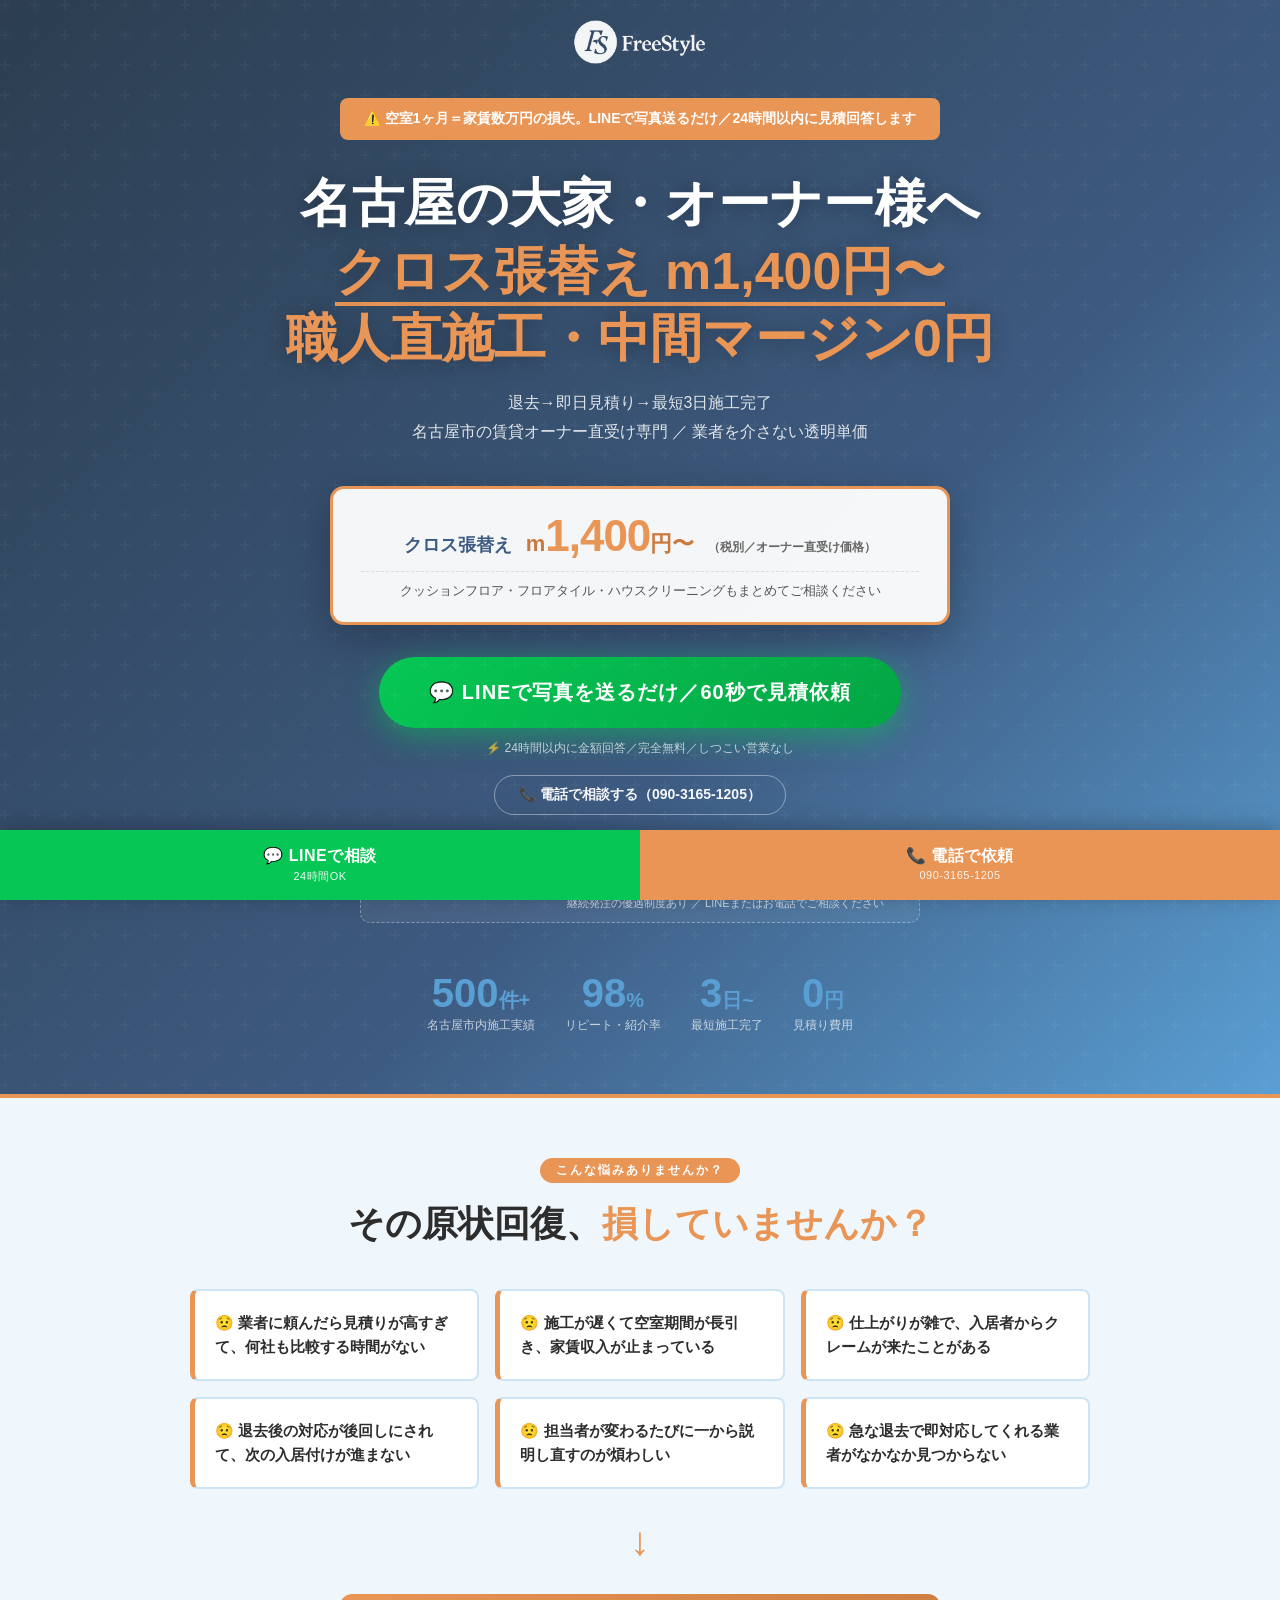
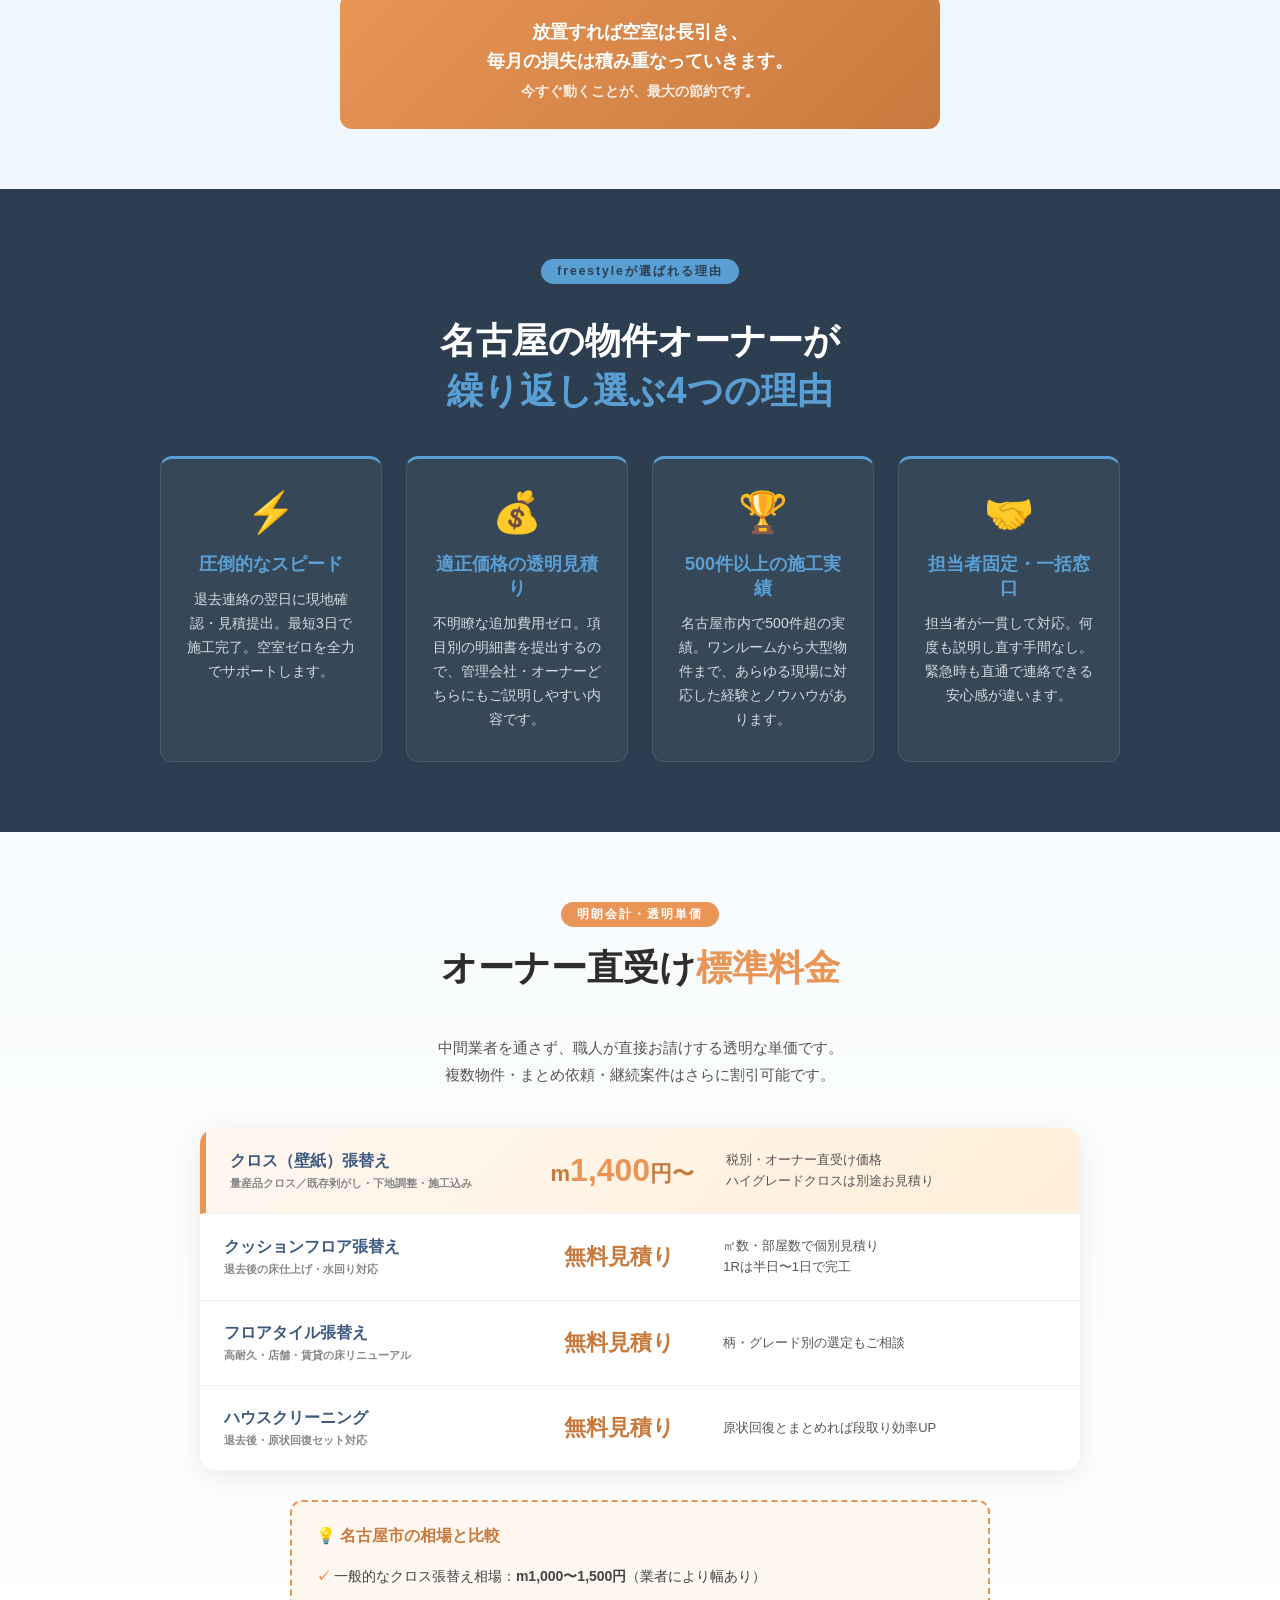
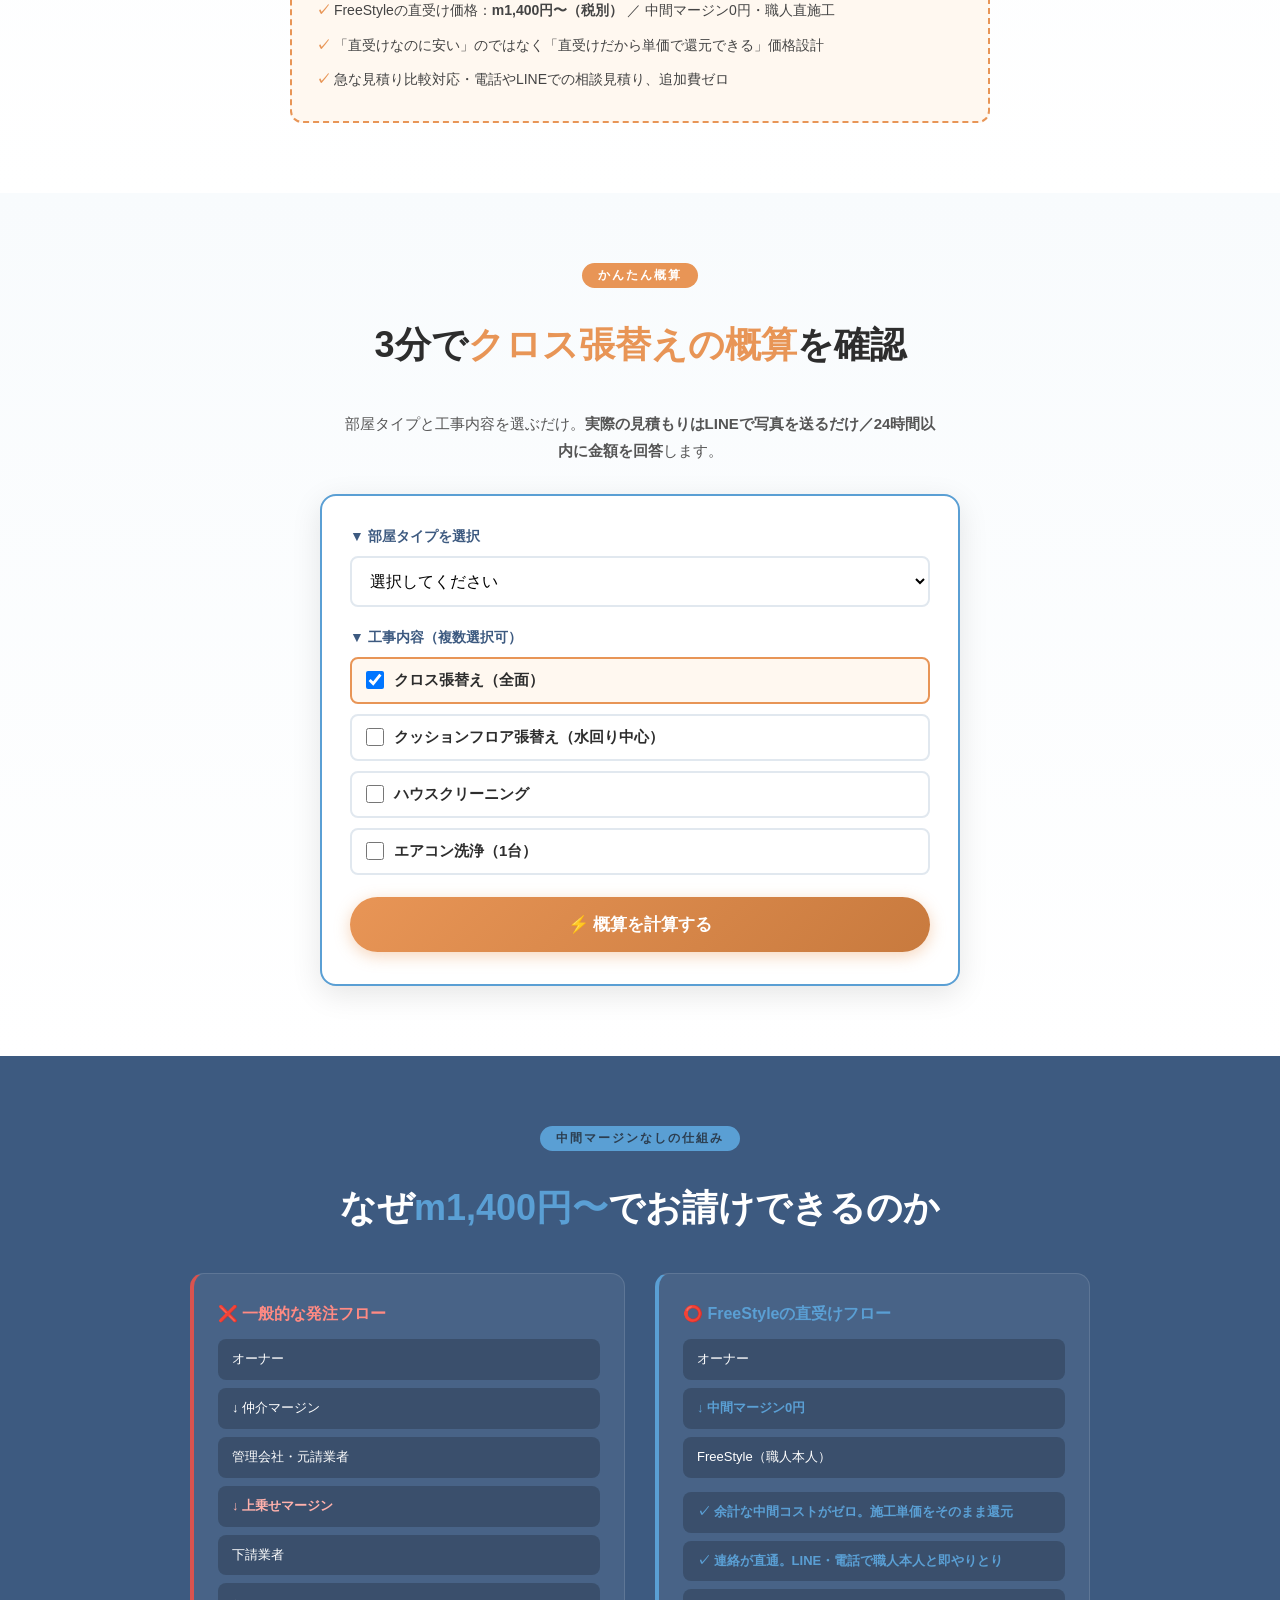
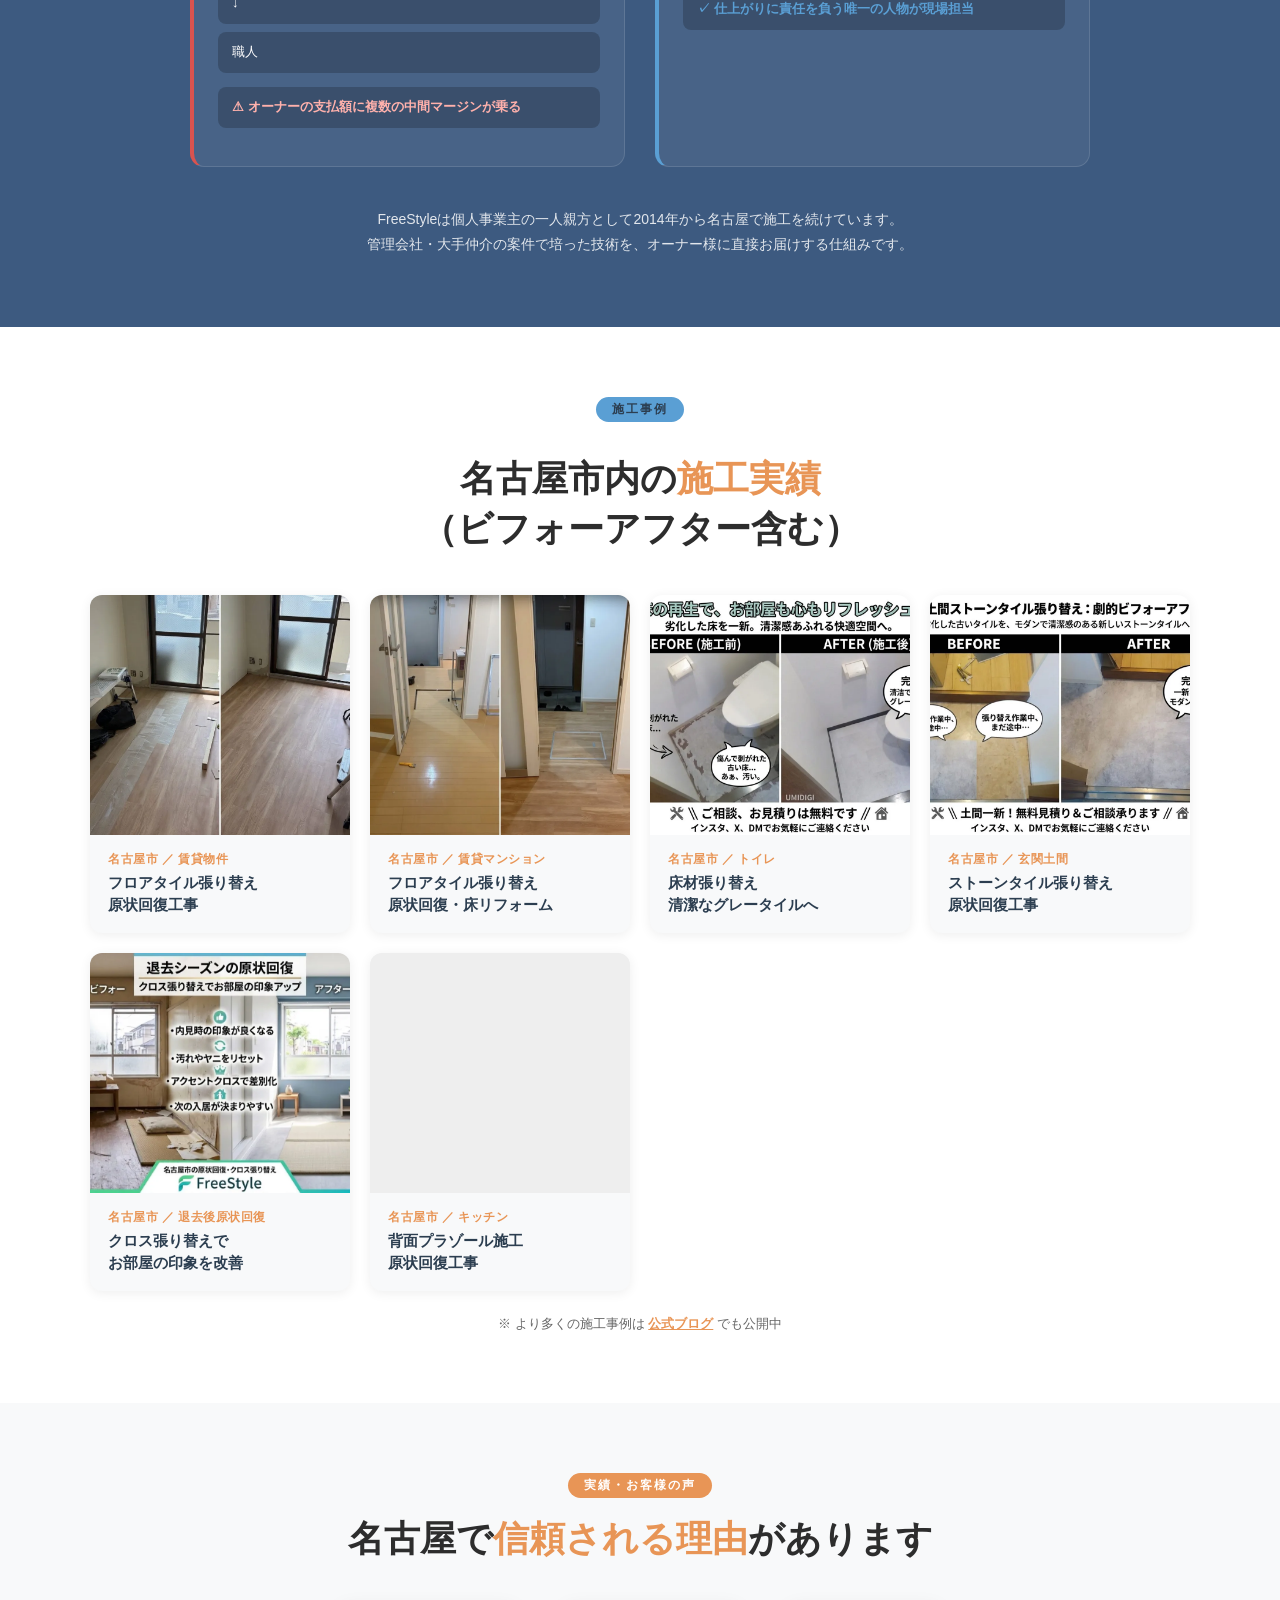
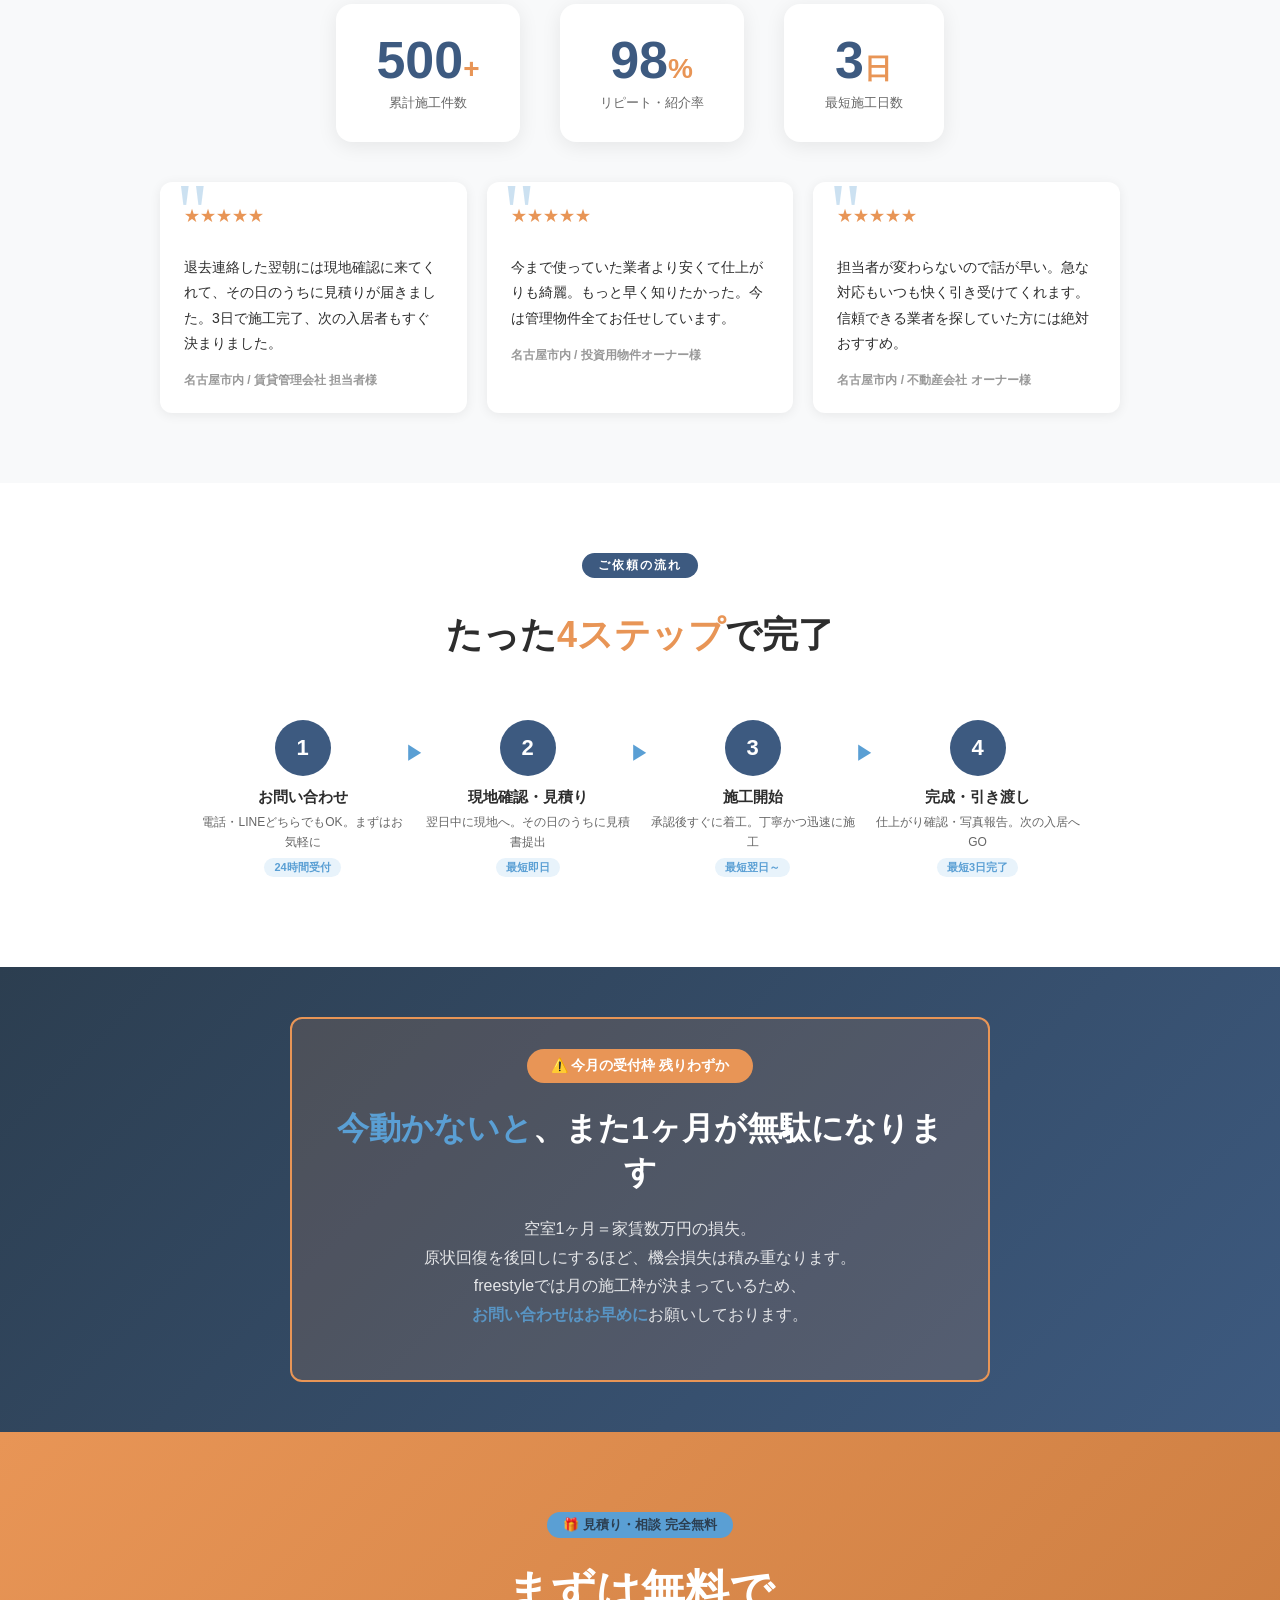
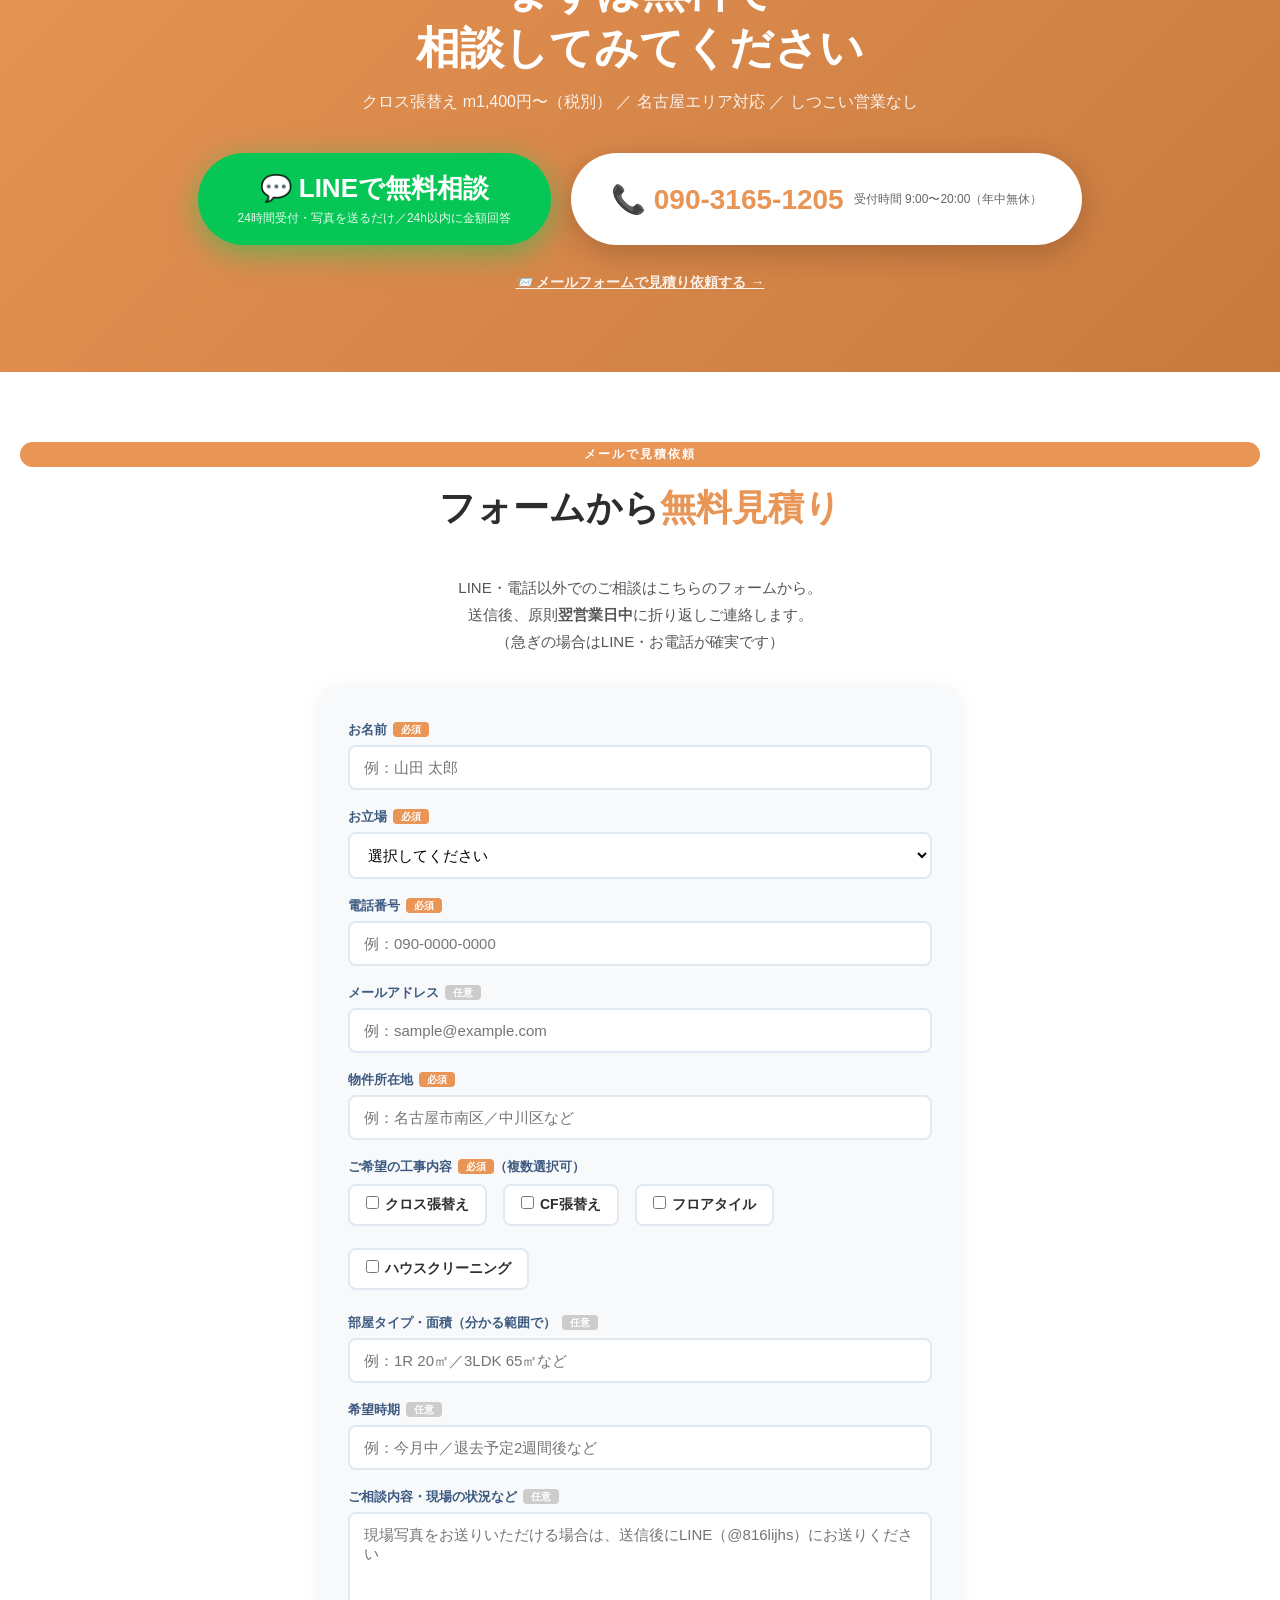
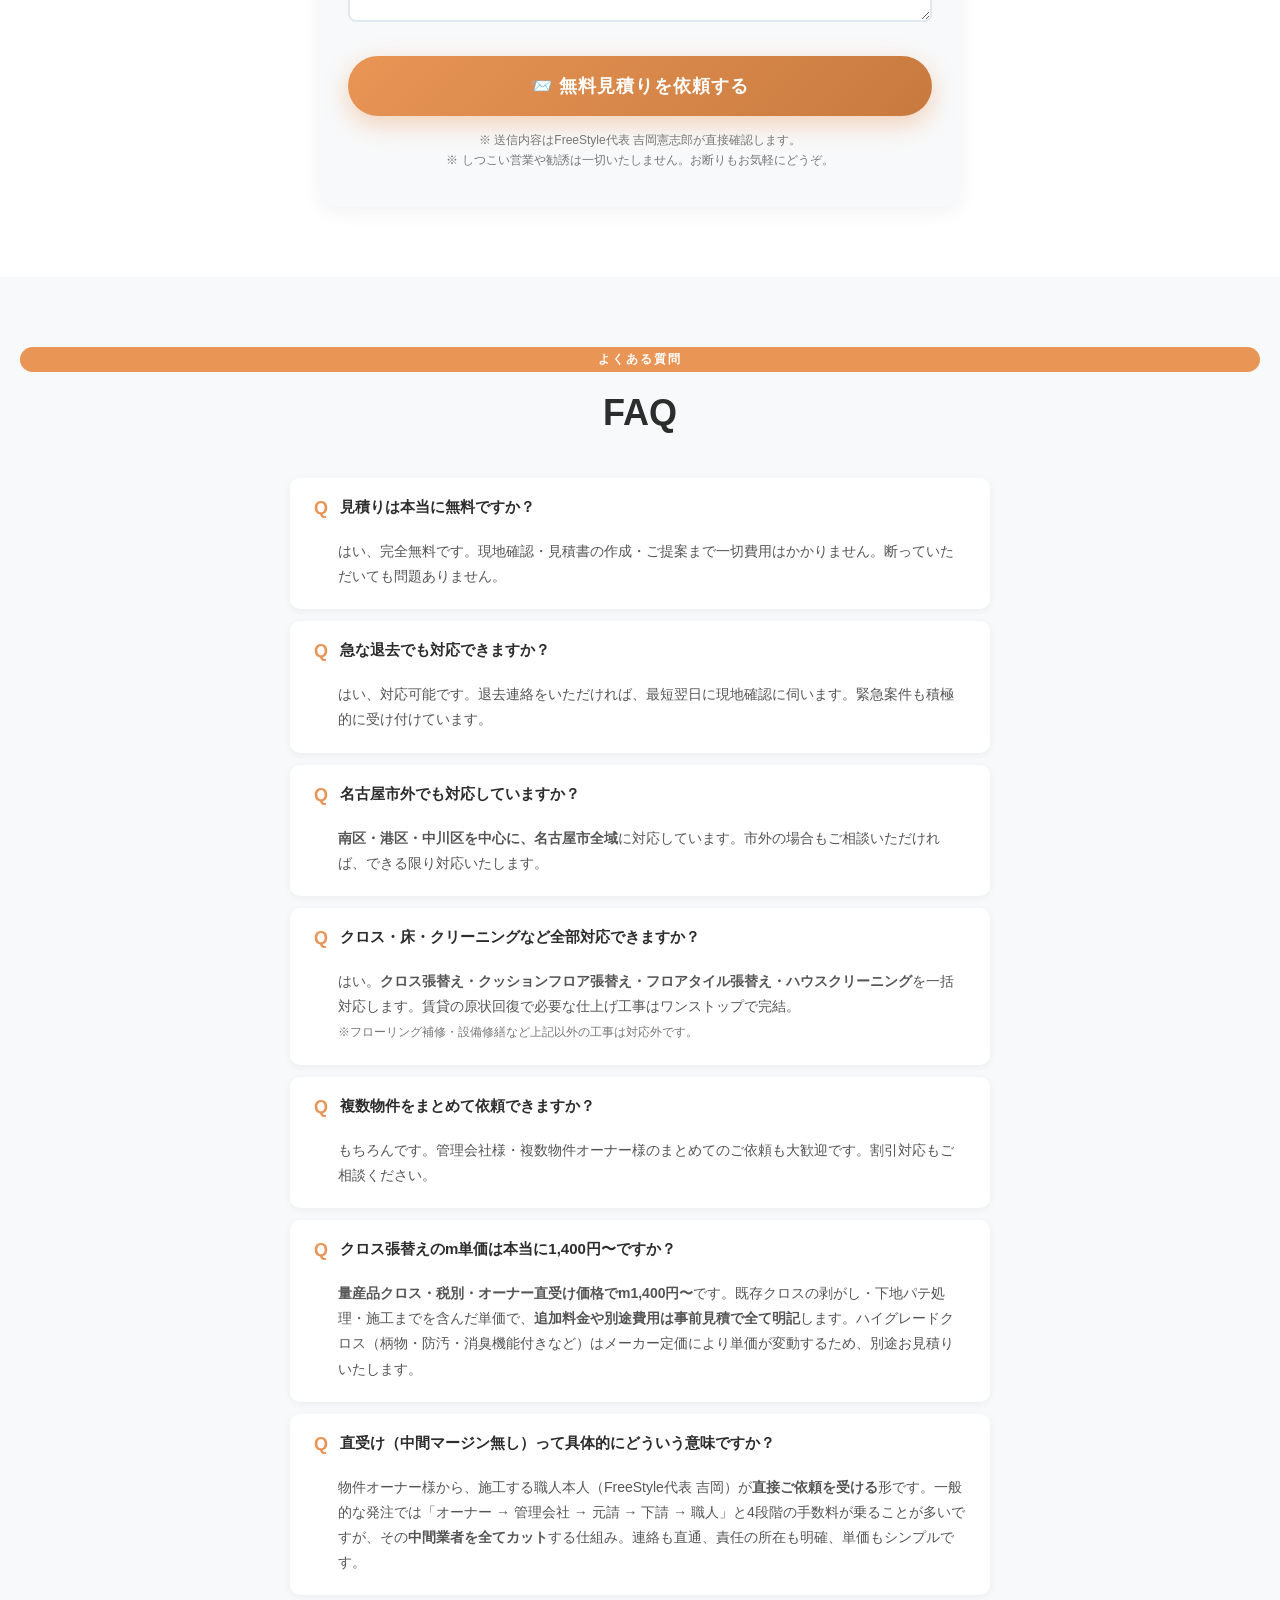
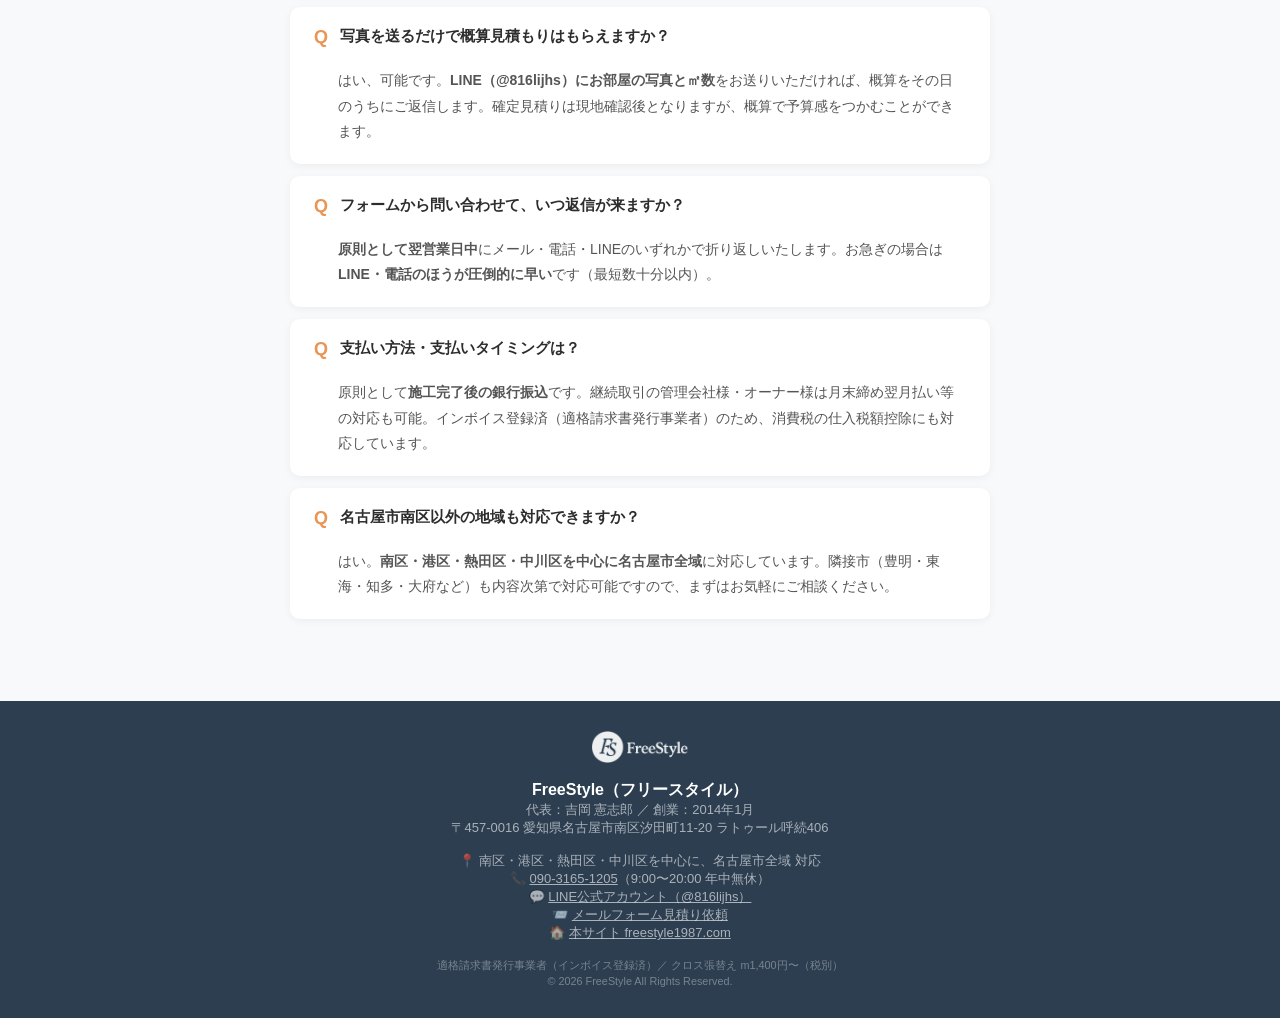
==== commit bfc790e7: "3分シミュレーター追加: 部屋タイプ×工事内容で概算金額即時算出、LINE導線・GA4 simulator_used イベント計測" ====
--- a/index.html
+++ b/index.html
@@ -494,6 +494,32 @@
   }
   .price-comparison li::before { content: '✓ '; color: var(--accent); font-weight: bold; }
 
+  /* ====== SIMULATOR (3分概算) ====== */
+  .simulator { background: linear-gradient(180deg,#f8fbfd 0%, #ffffff 100%); padding: 70px 20px; text-align: center; }
+  .sim-intro { max-width: 600px; margin: 0 auto 30px; color: #555; line-height: 1.8; font-size: 15px; }
+  .sim-card { max-width: 640px; margin: 0 auto; background: white; border-radius: 16px; padding: 32px 28px; box-shadow: 0 8px 30px rgba(0,0,0,0.10); border: 2px solid var(--primary); text-align: left; }
+  .sim-row { margin-bottom: 22px; }
+  .sim-label { display: block; font-size: 14px; font-weight: 900; color: var(--navy); margin-bottom: 10px; }
+  .sim-select { width: 100%; padding: 14px; border: 2px solid #e1e8ef; border-radius: 8px; font-size: 16px; background: white; font-family: inherit; }
+  .sim-select:focus { outline: none; border-color: var(--primary); }
+  .sim-checks { display: grid; gap: 10px; }
+  .sim-checks label { display: flex; align-items: center; gap: 10px; padding: 12px 14px; border: 2px solid #e1e8ef; border-radius: 8px; cursor: pointer; font-size: 15px; font-weight: 600; transition: all 0.15s; }
+  .sim-checks label:hover { border-color: var(--primary); }
+  .sim-checks label.checked { border-color: var(--accent); background: #fff8f0; }
+  .sim-checks input { width: 18px; height: 18px; cursor: pointer; }
+  .sim-btn { display: block; width: 100%; padding: 16px; background: linear-gradient(135deg,#e89556,#c87a3e); color: white; font-size: 17px; font-weight: 900; border: none; border-radius: 50px; cursor: pointer; box-shadow: 0 4px 16px rgba(232,149,86,0.4); transition: transform 0.15s; }
+  .sim-btn:hover { transform: translateY(-2px); }
+  .sim-result { margin-top: 26px; padding: 24px; border-radius: 12px; background: #fff8f0; border: 2px dashed var(--accent); display: none; }
+  .sim-result.show { display: block; }
+  .sim-result h4 { font-size: 14px; color: var(--accent-dark); margin-bottom: 14px; font-weight: 900; }
+  .sim-items { list-style: none; padding: 0; margin: 0 0 12px; font-size: 13px; color: #444; line-height: 1.9; }
+  .sim-items li::before { content: '✓ '; color: var(--accent); font-weight: bold; }
+  .sim-total { font-size: 18px; font-weight: 900; color: var(--navy); margin: 14px 0; text-align: center; }
+  .sim-total strong { font-size: 30px; color: var(--accent); letter-spacing: -1px; }
+  .sim-note { font-size: 12px; color: #777; margin: 10px 0 18px; line-height: 1.7; }
+  .sim-line-btn { display: block; text-align: center; background: #06c755; color: white; font-weight: 900; padding: 14px; border-radius: 50px; text-decoration: none; font-size: 16px; box-shadow: 0 4px 16px rgba(6,199,85,0.4); }
+  .sim-line-btn:hover { box-shadow: 0 8px 24px rgba(6,199,85,0.5); }
+
   /* ====== DIRECT (直受けの仕組み) ====== */
   .direct {
     background: var(--navy);
@@ -1135,6 +1161,97 @@
     </ul>
   </div>
 </section>
+
+<!-- SIMULATOR (3分概算) -->
+<section class="simulator" id="simulator">
+  <span class="section-tag">かんたん概算</span>
+  <h2 class="section-title" style="margin-top:16px">3分で<span>クロス張替えの概算</span>を確認</h2>
+  <p class="sim-intro">部屋タイプと工事内容を選ぶだけ。<strong>実際の見積もりはLINEで写真を送るだけ／24時間以内に金額を回答</strong>します。</p>
+  <div class="sim-card">
+    <div class="sim-row">
+      <label class="sim-label">▼ 部屋タイプを選択</label>
+      <select id="sim-room" class="sim-select">
+        <option value="">選択してください</option>
+        <option value="1R">1R（約16㎡）</option>
+        <option value="1K">1K（約22㎡）</option>
+        <option value="1LDK">1LDK（約32㎡）</option>
+        <option value="2DK">2DK（約40㎡）</option>
+        <option value="2LDK">2LDK（約47㎡）</option>
+        <option value="3DK">3DK（約58㎡）</option>
+        <option value="3LDK">3LDK（約65㎡）</option>
+      </select>
+    </div>
+    <div class="sim-row">
+      <label class="sim-label">▼ 工事内容（複数選択可）</label>
+      <div class="sim-checks">
+        <label class="checked"><input type="checkbox" value="cross" checked> クロス張替え（全面）</label>
+        <label><input type="checkbox" value="cf"> クッションフロア張替え（水回り中心）</label>
+        <label><input type="checkbox" value="hc"> ハウスクリーニング</label>
+        <label><input type="checkbox" value="ac"> エアコン洗浄（1台）</label>
+      </div>
+    </div>
+    <button id="sim-calc" class="sim-btn">⚡ 概算を計算する</button>
+    <div id="sim-result" class="sim-result"></div>
+  </div>
+</section>
+
+<script>
+(function() {
+  const SIM_DATA = {
+    '1R':   { cross: 50,  floor: 16, hc: 18000 },
+    '1K':   { cross: 65,  floor: 22, hc: 18000 },
+    '1LDK': { cross: 95,  floor: 32, hc: 22000 },
+    '2DK':  { cross: 115, floor: 40, hc: 26000 },
+    '2LDK': { cross: 140, floor: 47, hc: 26000 },
+    '3DK':  { cross: 160, floor: 58, hc: 31000 },
+    '3LDK': { cross: 195, floor: 65, hc: 31000 }
+  };
+  document.querySelectorAll('.sim-checks label').forEach(function(lbl) {
+    const cb = lbl.querySelector('input');
+    cb.addEventListener('change', function() { lbl.classList.toggle('checked', cb.checked); });
+  });
+  document.getElementById('sim-calc').addEventListener('click', function() {
+    const room = document.getElementById('sim-room').value;
+    if (!room) { alert('部屋タイプを選択してください'); return; }
+    const checks = Array.from(document.querySelectorAll('.sim-checks input:checked')).map(function(c){return c.value;});
+    if (checks.length === 0) { alert('工事内容を1つ以上選択してください'); return; }
+    const d = SIM_DATA[room];
+    let low = 0, high = 0;
+    const items = [];
+    if (checks.indexOf('cross') > -1) {
+      const c = d.cross * 1400;
+      low += c * 0.9; high += c * 1.15;
+      items.push('クロス張替え 約' + d.cross + 'm × m1,400円');
+    }
+    if (checks.indexOf('cf') > -1) {
+      const sqm = Math.round(d.floor * 0.4);
+      const c = sqm * 3000;
+      low += c * 0.85; high += c * 1.2;
+      items.push('クッションフロア張替え 約' + sqm + '㎡ × ㎡3,000円');
+    }
+    if (checks.indexOf('hc') > -1) {
+      low += d.hc; high += d.hc;
+      items.push('ハウスクリーニング ¥' + d.hc.toLocaleString());
+    }
+    if (checks.indexOf('ac') > -1) {
+      low += 12000; high += 12000;
+      items.push('エアコン洗浄 1台 ¥12,000');
+    }
+    low = Math.round(low / 1000) * 1000;
+    high = Math.round(high / 1000) * 1000;
+    const r = document.getElementById('sim-result');
+    r.innerHTML =
+      '<h4>📊 ' + room + 'の概算（税別・オーナー直受け価格）</h4>' +
+      '<ul class="sim-items">' + items.map(function(i){return '<li>' + i + '</li>';}).join('') + '</ul>' +
+      '<p class="sim-total">¥<strong>' + low.toLocaleString() + '</strong> 〜 ¥<strong>' + high.toLocaleString() + '</strong></p>' +
+      '<p class="sim-note">※あくまで概算です。実際の現場の状況（傷み具合・下地補修の有無・搬入経路など）で変動します。<strong>LINEで写真を送るだけで正確な金額を24時間以内に回答</strong>します。</p>' +
+      '<a href="https://line.me/R/ti/p/%40816lijhs" class="sim-line-btn" onclick="gtag(\'event\',\'line_click\',{location:\'simulator\'})">💬 LINEで正確な見積もりを依頼する</a>';
+    r.classList.add('show');
+    if (typeof gtag === 'function') gtag('event', 'simulator_used', { room: room, items: checks.join(',') });
+    r.scrollIntoView({behavior:'smooth', block:'center'});
+  });
+})();
+</script>
 
 <!-- DIRECT (直受けの仕組み) -->
 <section class="direct">
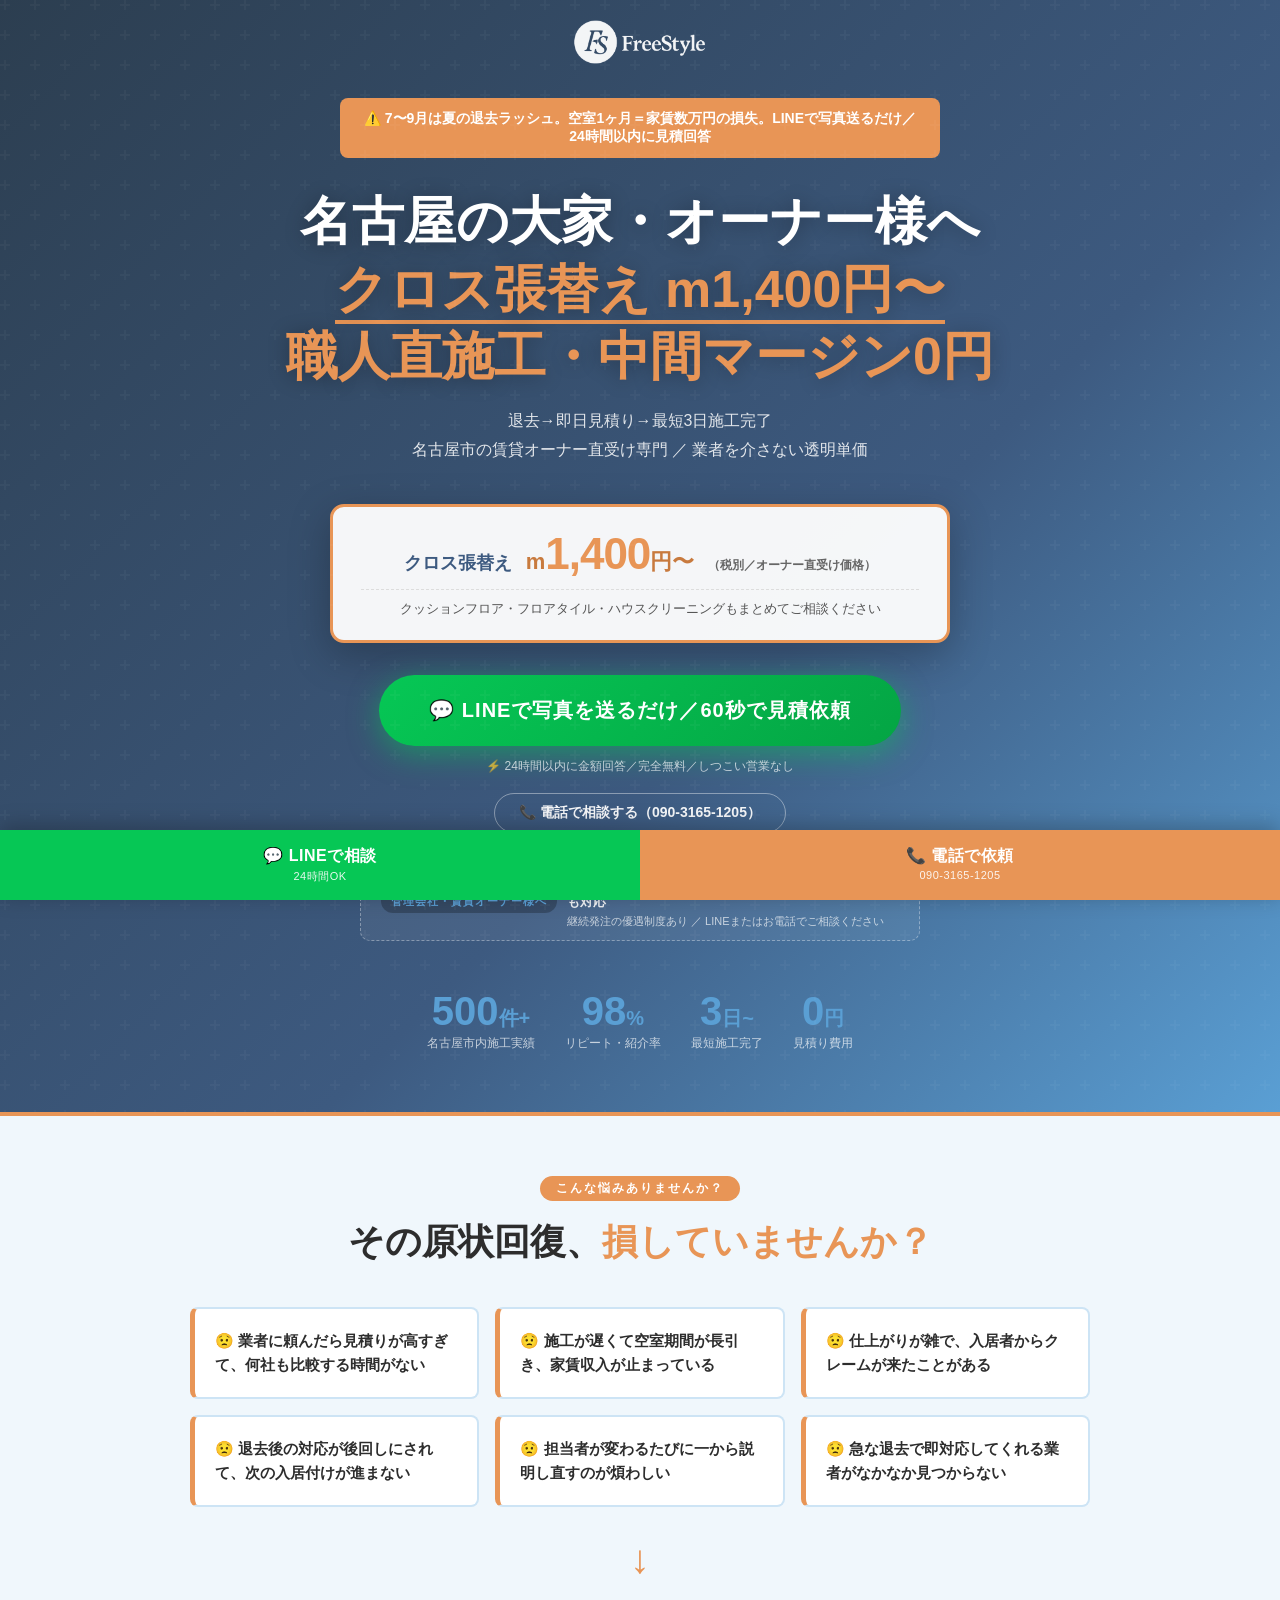
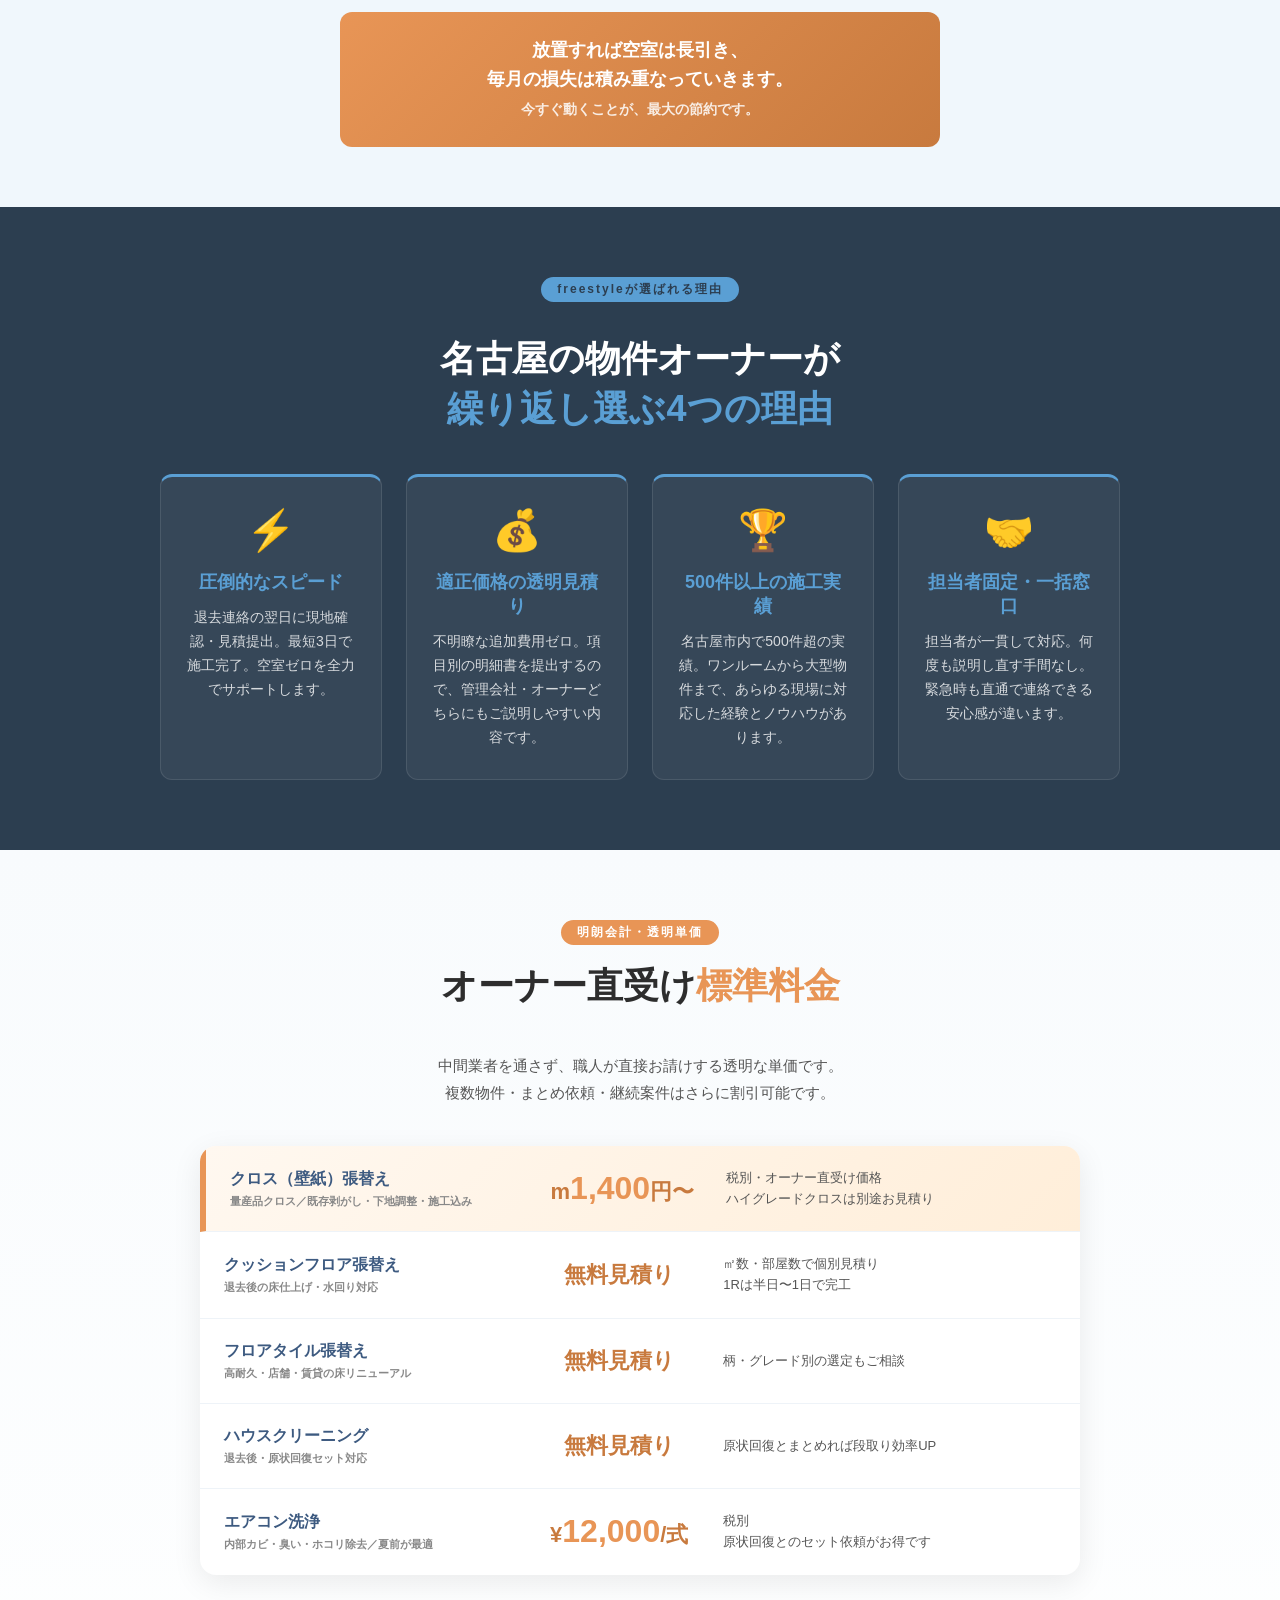
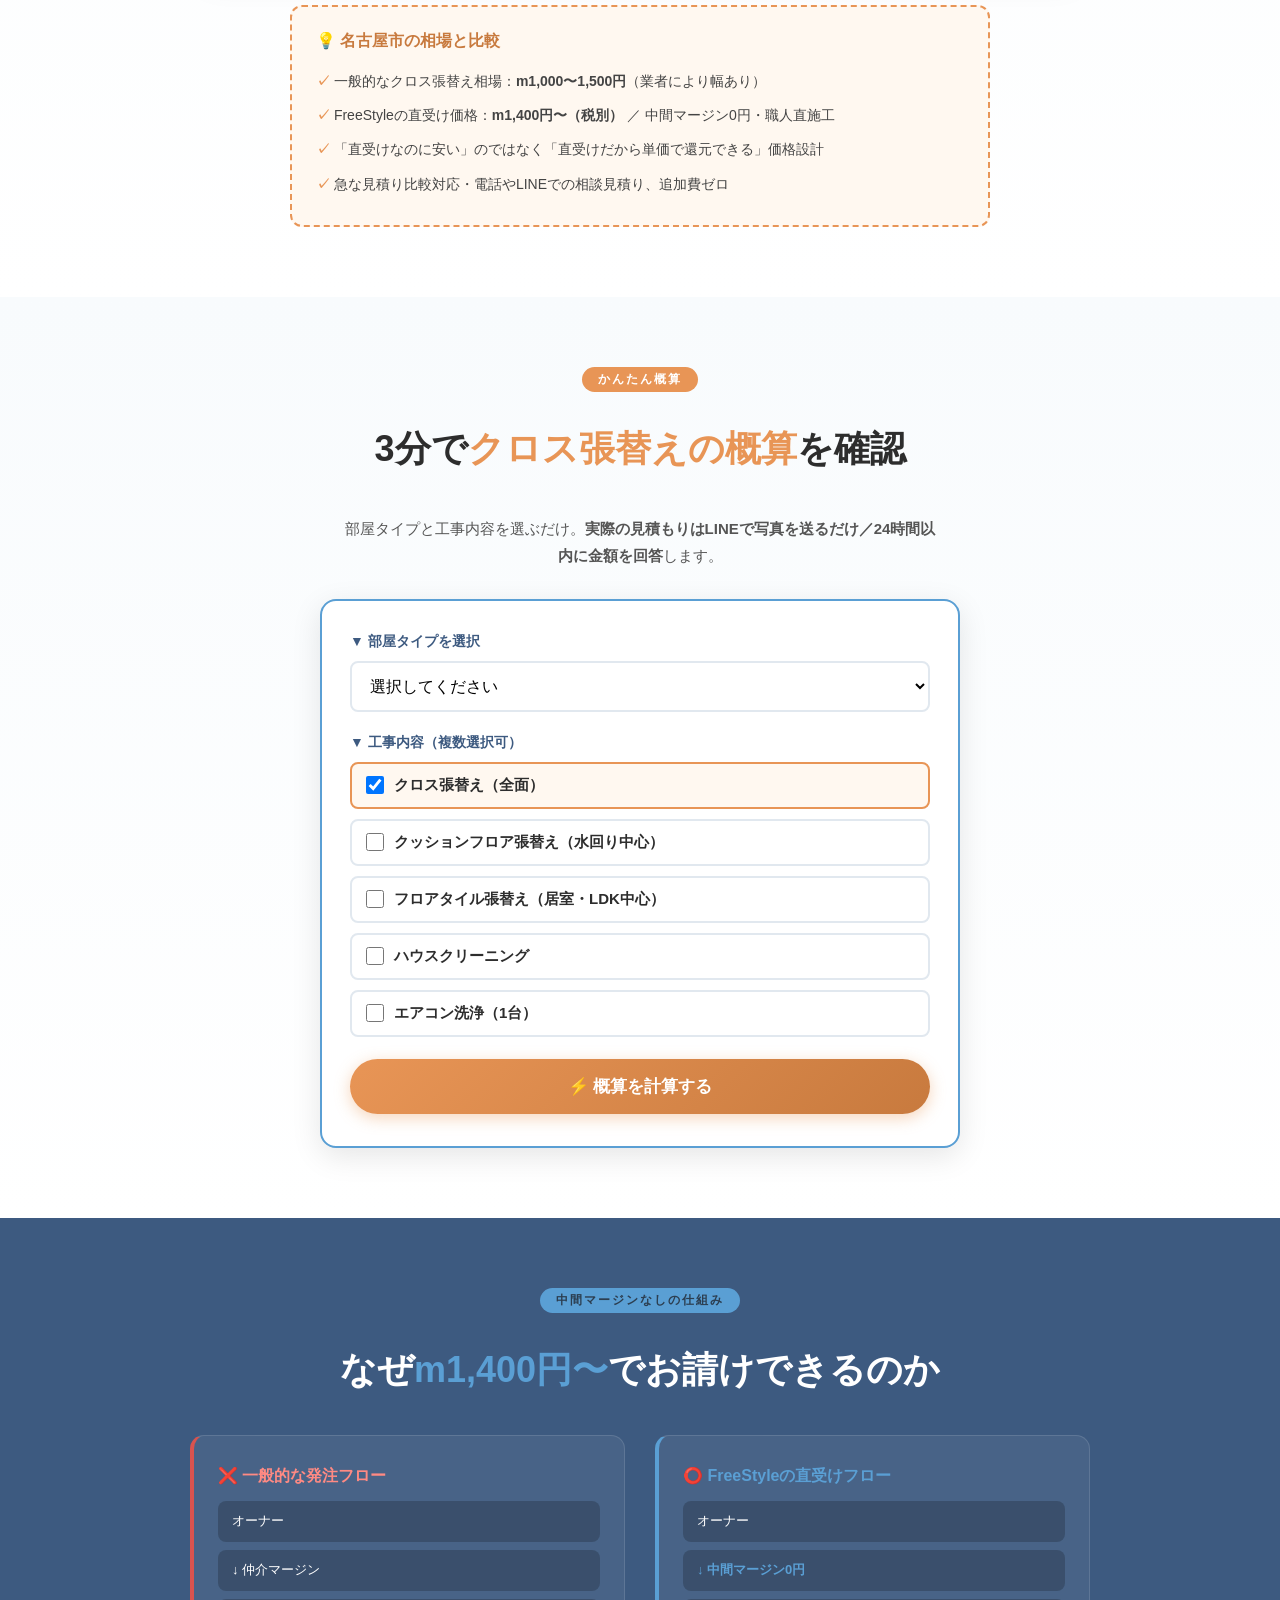
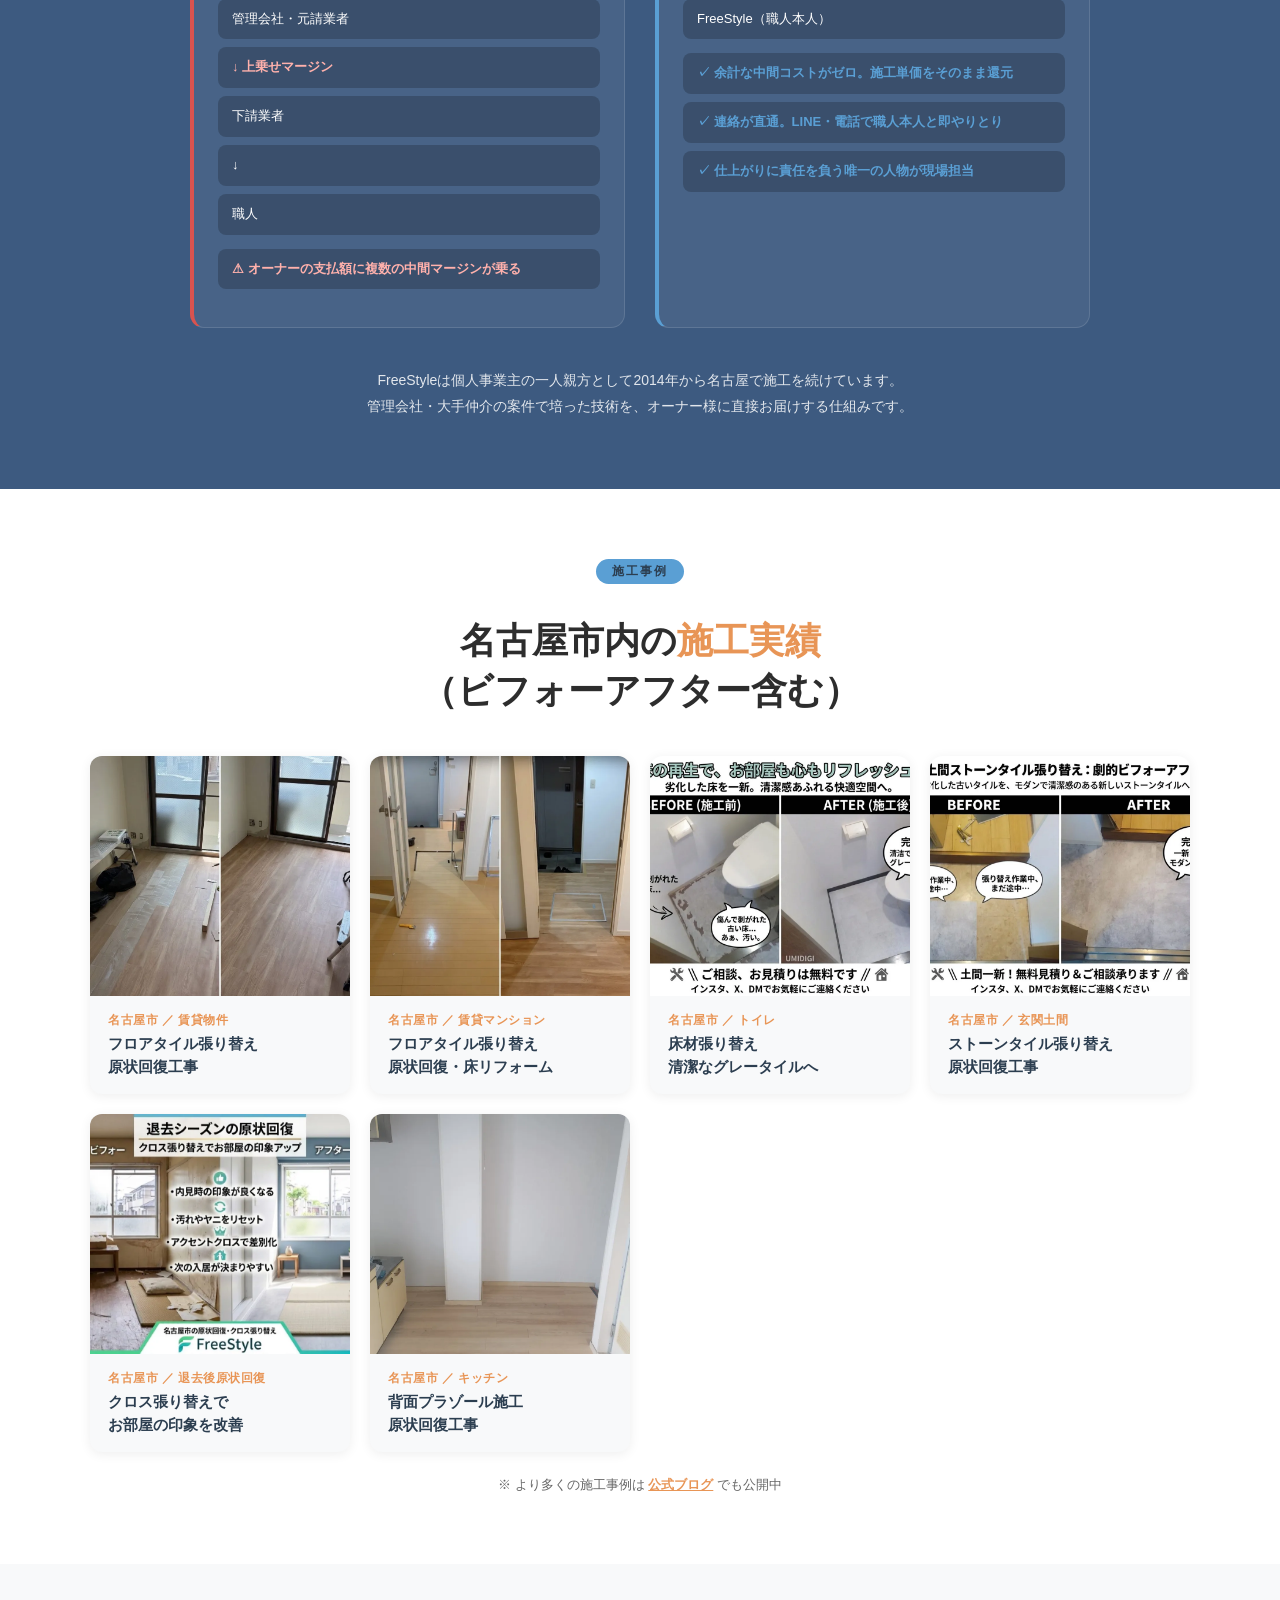
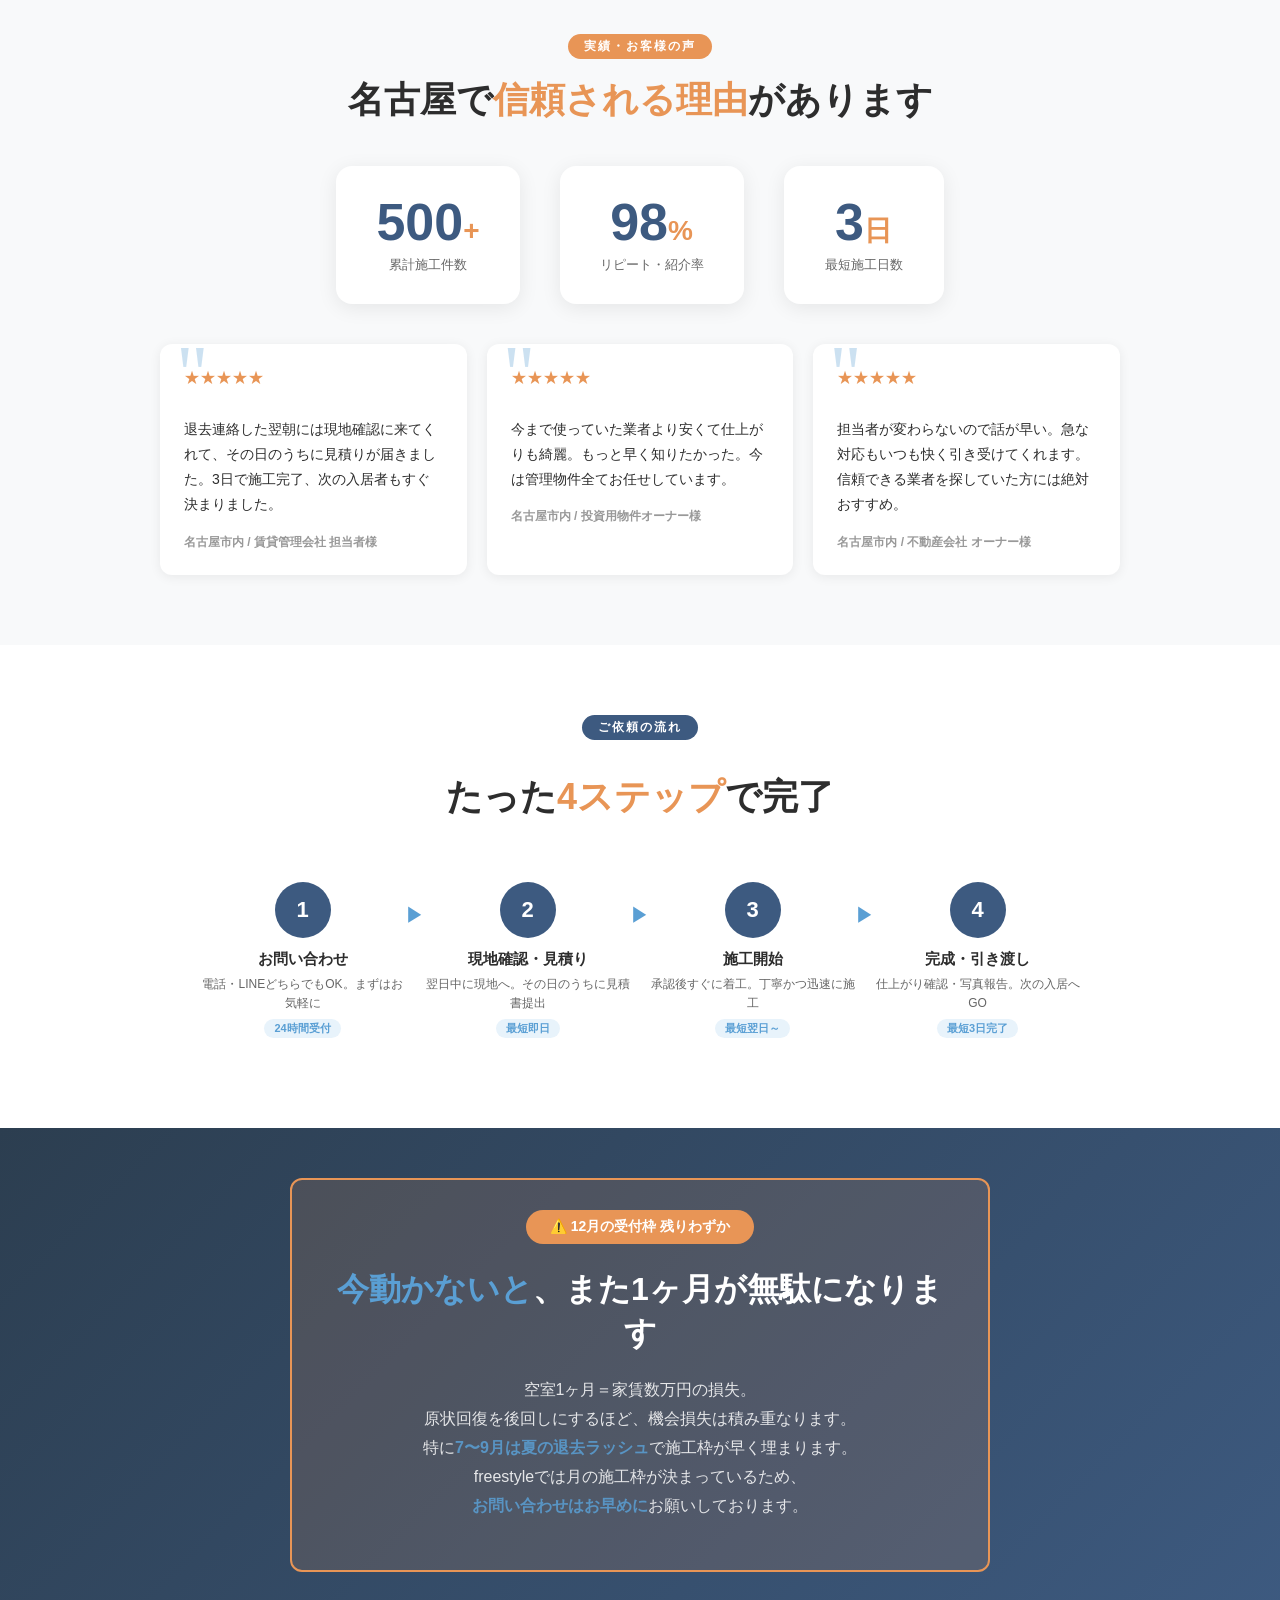
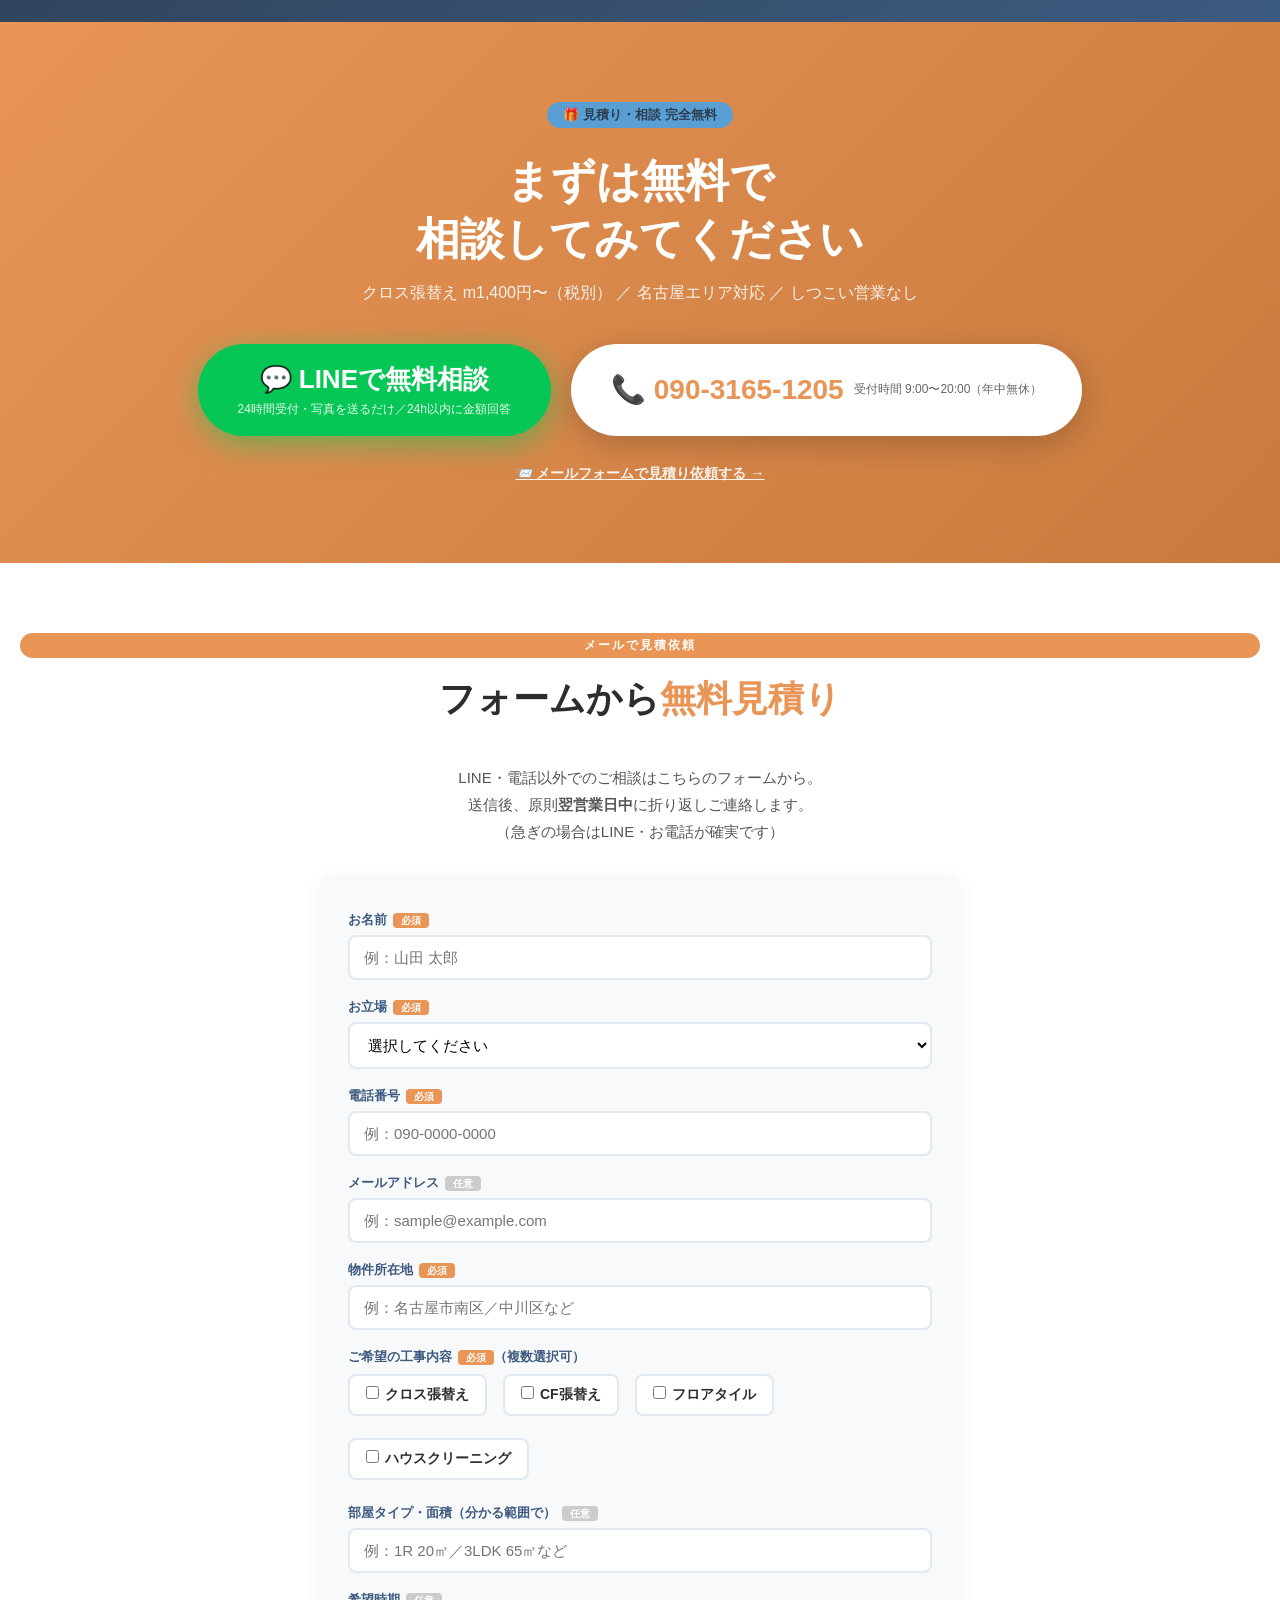
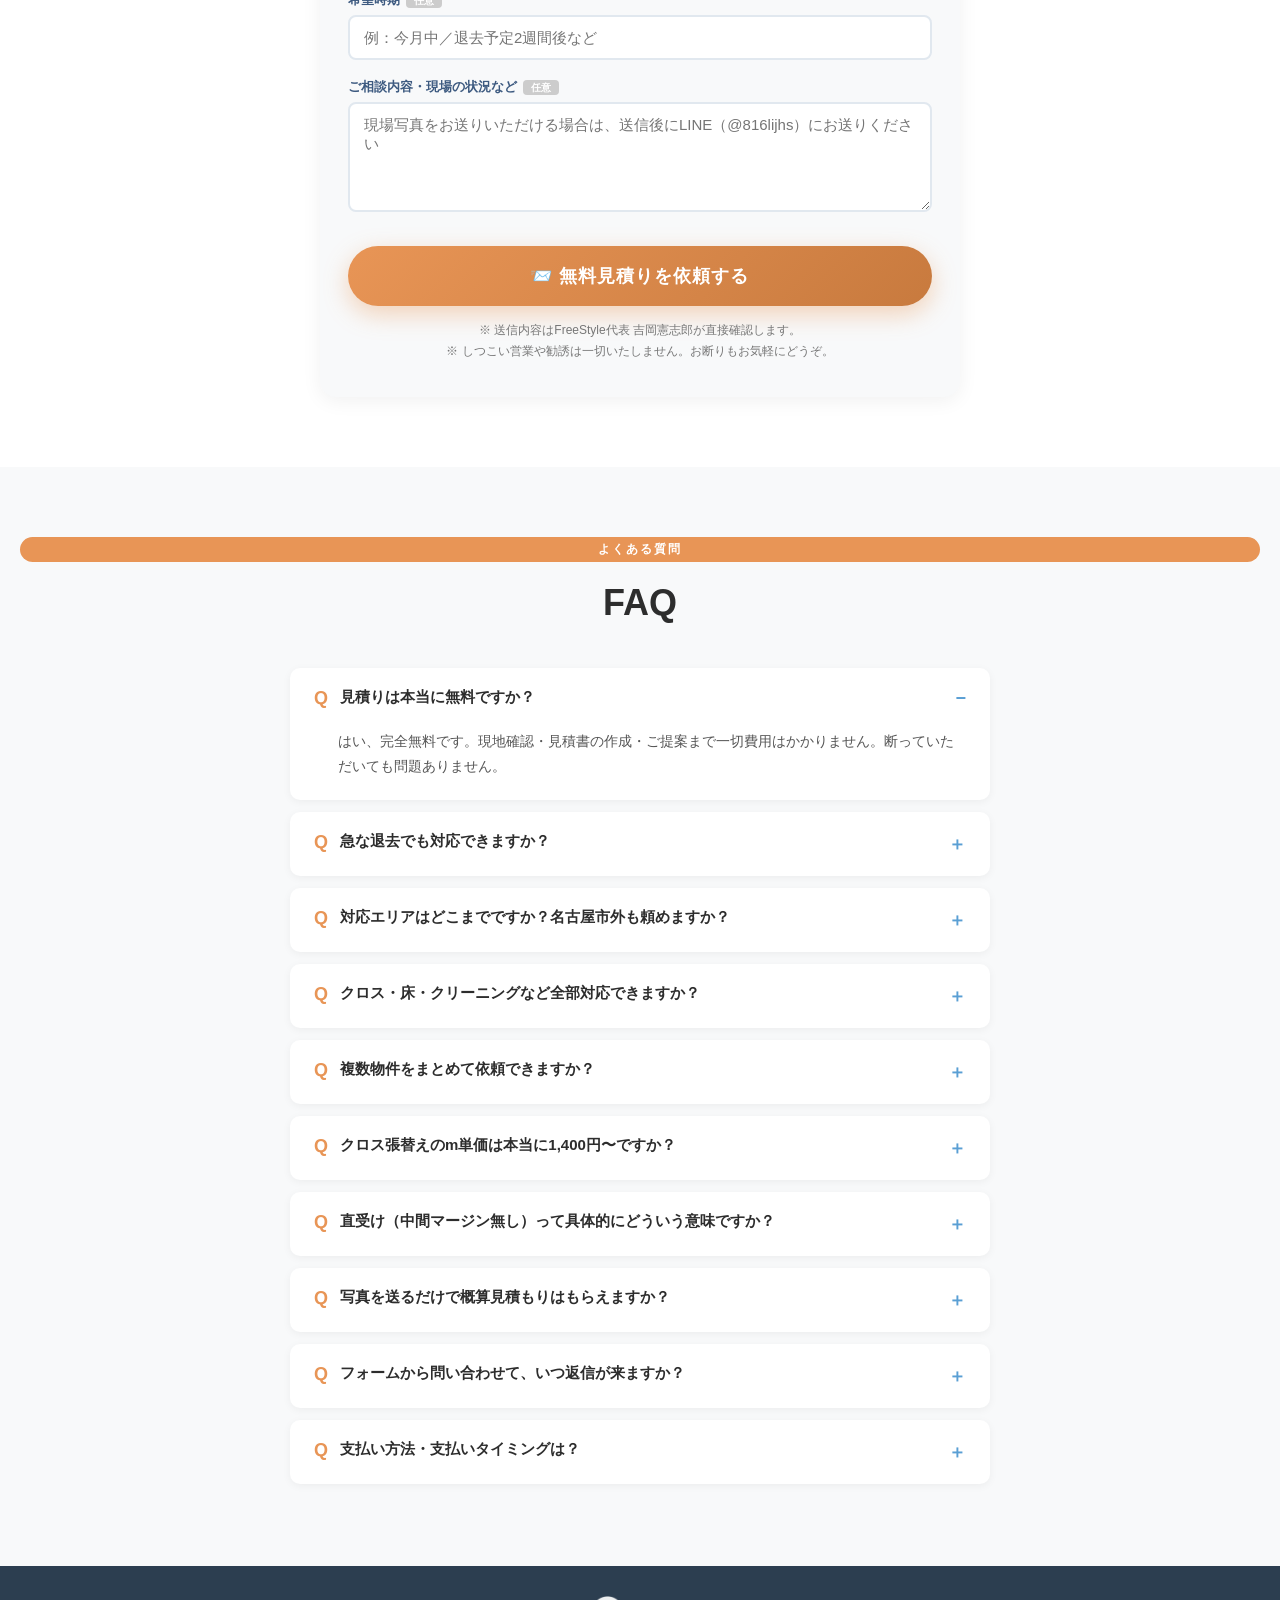
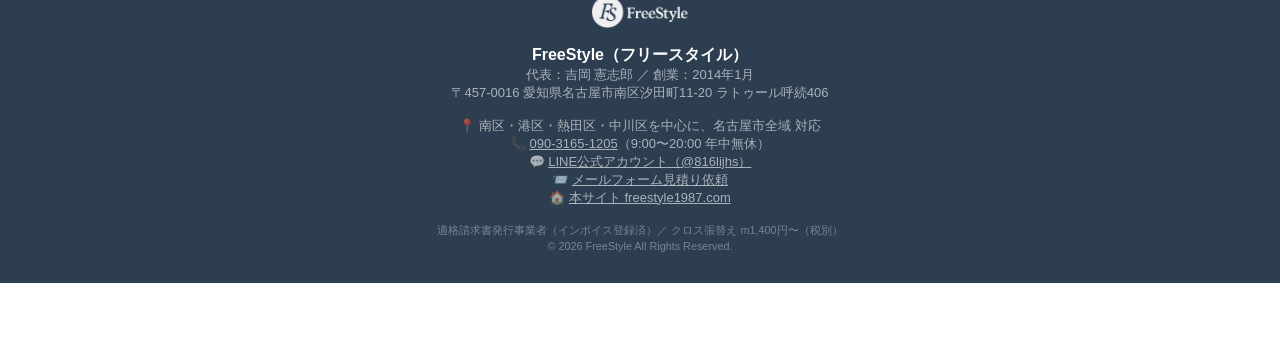
==== commit 5ffe6a9d: "LP改善: 固定CTAバーのフッター被り修正(セーフエリア対応)、FAQアコーディオン化+重複統合+FAQPage構造化データ追加、シミュレーターにフロアタイル追加、料金表にエアコン洗浄追加、夏の退去" ====
--- a/index.html
+++ b/index.html
@@ -3,6 +3,7 @@
 <head>
 <meta charset="UTF-8">
 <meta name="viewport" content="width=device-width, initial-scale=1.0">
+<meta name="theme-color" content="#2c3e50">
 
 <!-- Google tag (gtag.js) -->
 <script async src="https://www.googletagmanager.com/gtag/js?id=G-MNE5F1QSGY"></script>
@@ -81,6 +82,18 @@
         "@type": "Offer",
         "itemOffered": {"@type": "Service", "name": "ハウスクリーニング"},
         "description": "退去後・原状回復セット対応"
+      },
+      {
+        "@type": "Offer",
+        "itemOffered": {"@type": "Service", "name": "エアコン洗浄"},
+        "price": "12000",
+        "priceCurrency": "JPY",
+        "description": "1式12,000円（税別）。内部カビ・臭い・ホコリ除去。原状回復とのセット依頼に対応"
+      },
+      {
+        "@type": "Offer",
+        "itemOffered": {"@type": "Service", "name": "退去立会代行"},
+        "description": "管理会社・賃貸オーナー様向け。退去立会から原状回復までワンストップ対応"
       }
     ]
   },
@@ -99,7 +112,8 @@
   "foundingDate": "2014-01",
   "sameAs": [
     "https://freestyle1987.com/",
-    "https://line.me/R/ti/p/%40816lijhs"
+    "https://line.me/R/ti/p/%40816lijhs",
+    "https://www.instagram.com/naisouproject/"
   ],
   "openingHoursSpecification": {
     "@type": "OpeningHoursSpecification",
@@ -107,6 +121,64 @@
     "opens": "09:00",
     "closes": "20:00"
   }
+}
+</script>
+<script type="application/ld+json">
+{
+  "@context": "https://schema.org",
+  "@type": "FAQPage",
+  "mainEntity": [
+    {
+      "@type": "Question",
+      "name": "見積りは本当に無料ですか？",
+      "acceptedAnswer": {"@type": "Answer", "text": "はい、完全無料です。現地確認・見積書の作成・ご提案まで一切費用はかかりません。断っていただいても問題ありません。"}
+    },
+    {
+      "@type": "Question",
+      "name": "急な退去でも対応できますか？",
+      "acceptedAnswer": {"@type": "Answer", "text": "はい、対応可能です。退去連絡をいただければ、最短翌日に現地確認に伺います。緊急案件も積極的に受け付けています。"}
+    },
+    {
+      "@type": "Question",
+      "name": "対応エリアはどこまでですか？名古屋市外も頼めますか？",
+      "acceptedAnswer": {"@type": "Answer", "text": "南区・港区・熱田区・中川区を中心に、名古屋市全域に対応しています（名古屋市内は出張費無料）。隣接市（豊明・東海・知多・大府など）も内容次第で対応可能ですので、まずはお気軽にご相談ください。"}
+    },
+    {
+      "@type": "Question",
+      "name": "クロス・床・クリーニングなど全部対応できますか？",
+      "acceptedAnswer": {"@type": "Answer", "text": "はい。クロス張替え・クッションフロア張替え・フロアタイル張替え・ハウスクリーニング・エアコン洗浄を一括対応します。賃貸の原状回復で必要な仕上げ工事はワンストップで完結します。※フローリング補修・設備修繕など上記以外の工事は対応外です。"}
+    },
+    {
+      "@type": "Question",
+      "name": "複数物件をまとめて依頼できますか？",
+      "acceptedAnswer": {"@type": "Answer", "text": "もちろんです。管理会社様・複数物件オーナー様のまとめてのご依頼も大歓迎です。割引対応もご相談ください。"}
+    },
+    {
+      "@type": "Question",
+      "name": "クロス張替えのm単価は本当に1,400円〜ですか？",
+      "acceptedAnswer": {"@type": "Answer", "text": "量産品クロス・税別・オーナー直受け価格でm1,400円〜です。既存クロスの剥がし・下地パテ処理・施工までを含んだ単価で、追加料金や別途費用は事前見積で全て明記します。ハイグレードクロス（柄物・防汚・消臭機能付きなど）はメーカー定価により単価が変動するため、別途お見積りいたします。"}
+    },
+    {
+      "@type": "Question",
+      "name": "直受け（中間マージン無し）って具体的にどういう意味ですか？",
+      "acceptedAnswer": {"@type": "Answer", "text": "物件オーナー様から、施工する職人本人（FreeStyle代表 吉岡）が直接ご依頼を受ける形です。一般的な発注では「オーナー → 管理会社 → 元請 → 下請 → 職人」と4段階の手数料が乗ることが多いですが、その中間業者を全てカットする仕組み。連絡も直通、責任の所在も明確、単価もシンプルです。"}
+    },
+    {
+      "@type": "Question",
+      "name": "写真を送るだけで概算見積もりはもらえますか？",
+      "acceptedAnswer": {"@type": "Answer", "text": "はい、可能です。LINE（@816lijhs）にお部屋の写真と㎡数をお送りいただければ、概算をその日のうちにご返信します。確定見積りは現地確認後となりますが、概算で予算感をつかむことができます。"}
+    },
+    {
+      "@type": "Question",
+      "name": "フォームから問い合わせて、いつ返信が来ますか？",
+      "acceptedAnswer": {"@type": "Answer", "text": "原則として翌営業日中にメール・電話・LINEのいずれかで折り返しいたします。お急ぎの場合はLINE・電話のほうが早く、最短数十分以内にご返答できます。"}
+    },
+    {
+      "@type": "Question",
+      "name": "支払い方法・支払いタイミングは？",
+      "acceptedAnswer": {"@type": "Answer", "text": "原則として施工完了後の銀行振込です。継続取引の管理会社様・オーナー様は月末締め翌月払い等の対応も可能。インボイス登録済（適格請求書発行事業者）のため、消費税の仕入税額控除にも対応しています。"}
+    }
+  ]
 }
 </script>
 <style>
@@ -126,7 +198,12 @@
     --red: var(--accent);
     --gold: var(--primary);
   }
-  body { font-family: 'Hiragino Kaku Gothic ProN', 'Meiryo', sans-serif; color: var(--text); }
+  body {
+    font-family: 'Hiragino Kaku Gothic ProN', 'Meiryo', sans-serif;
+    color: var(--text);
+    /* 固定CTAバーの高さ分。フッター最下部が隠れないようにする */
+    padding-bottom: calc(76px + env(safe-area-inset-bottom));
+  }
 
   /* ====== HERO ====== */
   .hero {
@@ -952,6 +1029,16 @@
     gap: 12px;
   }
   .faq-q::before { content: 'Q'; color: var(--red); font-weight: 900; font-size: 18px; flex-shrink: 0; }
+  .faq-q::after {
+    content: '＋';
+    margin-left: auto;
+    color: var(--primary);
+    font-weight: 900;
+    font-size: 18px;
+    flex-shrink: 0;
+  }
+  .faq-item.open .faq-q::after { content: '−'; }
+  .faq-item:not(.open) .faq-a { display: none; }
   .faq-a {
     padding: 0 24px 20px 48px;
     font-size: 14px;
@@ -977,6 +1064,8 @@
     display: flex;
     z-index: 1000;
     box-shadow: 0 -4px 20px rgba(0,0,0,0.25);
+    background: var(--dark);
+    padding-bottom: env(safe-area-inset-bottom);
   }
   .sticky-cta a {
     flex: 1;
@@ -999,6 +1088,11 @@
     .cta-main { font-size: 17px; padding: 18px 28px; letter-spacing: 0.3px; }
     .cta-sub-tel { font-size: 13px; padding: 9px 18px; }
   }
+
+  @media (prefers-reduced-motion: reduce) {
+    .alert-bar, .cta-main, .limit-badge { animation: none; }
+    .feature, .work-card, .cta-main, .btn-tel, .btn-line, .form-submit, .sim-btn { transition: none; }
+  }
 </style>
 </head>
 <body>
@@ -1008,7 +1102,7 @@
   <div class="logo"><img src="img/logo.png" alt="FreeStyle"></div>
 
   <div class="alert-bar">
-    ⚠️ 空室1ヶ月＝家賃数万円の損失。LINEで写真送るだけ／24時間以内に見積回答します
+    ⚠️ 7〜9月は夏の退去ラッシュ。空室1ヶ月＝家賃数万円の損失。LINEで写真送るだけ／24時間以内に見積回答
   </div>
 
   <h1>
@@ -1148,6 +1242,11 @@
       <div class="pr-name">ハウスクリーニング<small>退去後・原状回復セット対応</small></div>
       <div class="pr-amount">無料見積り</div>
       <div class="pr-note">原状回復とまとめれば段取り効率UP</div>
+    </div>
+    <div class="price-row-item">
+      <div class="pr-name">エアコン洗浄<small>内部カビ・臭い・ホコリ除去／夏前が最適</small></div>
+      <div class="pr-amount">¥<strong>12,000</strong>/式</div>
+      <div class="pr-note">税別<br>原状回復とのセット依頼がお得です</div>
     </div>
   </div>
 
@@ -1186,6 +1285,7 @@
       <div class="sim-checks">
         <label class="checked"><input type="checkbox" value="cross" checked> クロス張替え（全面）</label>
         <label><input type="checkbox" value="cf"> クッションフロア張替え（水回り中心）</label>
+        <label><input type="checkbox" value="ft"> フロアタイル張替え（居室・LDK中心）</label>
         <label><input type="checkbox" value="hc"> ハウスクリーニング</label>
         <label><input type="checkbox" value="ac"> エアコン洗浄（1台）</label>
       </div>
@@ -1229,6 +1329,12 @@
       low += c * 0.85; high += c * 1.2;
       items.push('クッションフロア張替え 約' + sqm + '㎡ × ㎡3,000円');
     }
+    if (checks.indexOf('ft') > -1) {
+      const sqm = Math.round(d.floor * 0.5);
+      const c = sqm * 4000;
+      low += c * 0.85; high += c * 1.2;
+      items.push('フロアタイル張替え 約' + sqm + '㎡ × ㎡4,000円');
+    }
     if (checks.indexOf('hc') > -1) {
       low += d.hc; high += d.hc;
       items.push('ハウスクリーニング ¥' + d.hc.toLocaleString());
@@ -1433,11 +1539,12 @@
 <!-- URGENCY -->
 <section class="urgency">
   <div class="urgency-box">
-    <div class="limit-badge">⚠️ 今月の受付枠 残りわずか</div>
+    <div class="limit-badge">⚠️ <span class="urgency-month">今月</span>の受付枠 残りわずか</div>
     <h2><span>今動かないと</span>、また1ヶ月が無駄になります</h2>
     <p>
       空室1ヶ月＝家賃数万円の損失。<br>
       原状回復を後回しにするほど、機会損失は積み重なります。<br>
+      特に<strong style="color:var(--gold)">7〜9月は夏の退去ラッシュ</strong>で施工枠が早く埋まります。<br>
       freestyleでは月の施工枠が決まっているため、<br>
       <strong style="color:var(--gold)">お問い合わせはお早めに</strong>お願いしております。
     </p>
@@ -1558,12 +1665,12 @@
       <div class="faq-a">はい、対応可能です。退去連絡をいただければ、最短翌日に現地確認に伺います。緊急案件も積極的に受け付けています。</div>
     </div>
     <div class="faq-item">
-      <div class="faq-q">名古屋市外でも対応していますか？</div>
-      <div class="faq-a"><strong>南区・港区・中川区を中心に、名古屋市全域</strong>に対応しています。市外の場合もご相談いただければ、できる限り対応いたします。</div>
+      <div class="faq-q">対応エリアはどこまでですか？名古屋市外も頼めますか？</div>
+      <div class="faq-a"><strong>南区・港区・熱田区・中川区を中心に、名古屋市全域</strong>に対応しています（名古屋市内は出張費無料）。隣接市（豊明・東海・知多・大府など）も内容次第で対応可能ですので、まずはお気軽にご相談ください。</div>
     </div>
     <div class="faq-item">
       <div class="faq-q">クロス・床・クリーニングなど全部対応できますか？</div>
-      <div class="faq-a">はい。<strong>クロス張替え・クッションフロア張替え・フロアタイル張替え・ハウスクリーニング</strong>を一括対応します。賃貸の原状回復で必要な仕上げ工事はワンストップで完結。<br><span style="font-size:12px;color:#777">※フローリング補修・設備修繕など上記以外の工事は対応外です。</span></div>
+      <div class="faq-a">はい。<strong>クロス張替え・クッションフロア張替え・フロアタイル張替え・ハウスクリーニング・エアコン洗浄</strong>を一括対応します。賃貸の原状回復で必要な仕上げ工事はワンストップで完結。<br><span style="font-size:12px;color:#777">※フローリング補修・設備修繕など上記以外の工事は対応外です。</span></div>
     </div>
     <div class="faq-item">
       <div class="faq-q">複数物件をまとめて依頼できますか？</div>
@@ -1588,10 +1695,6 @@
     <div class="faq-item">
       <div class="faq-q">支払い方法・支払いタイミングは？</div>
       <div class="faq-a">原則として<strong>施工完了後の銀行振込</strong>です。継続取引の管理会社様・オーナー様は月末締め翌月払い等の対応も可能。インボイス登録済（適格請求書発行事業者）のため、消費税の仕入税額控除にも対応しています。</div>
-    </div>
-    <div class="faq-item">
-      <div class="faq-q">名古屋市南区以外の地域も対応できますか？</div>
-      <div class="faq-a">はい。<strong>南区・港区・熱田区・中川区を中心に名古屋市全域</strong>に対応しています。隣接市（豊明・東海・知多・大府など）も内容次第で対応可能ですので、まずはお気軽にご相談ください。</div>
     </div>
   </div>
 </section>
@@ -1610,6 +1713,32 @@
   <small style="opacity:0.6;">適格請求書発行事業者（インボイス登録済）／ クロス張替え m1,400円〜（税別）<br>© 2026 FreeStyle All Rights Reserved.</small>
 </footer>
 
+<script>
+(function() {
+  // FAQアコーディオン（最初の1問だけ開いた状態で表示）
+  document.querySelectorAll('.faq-item').forEach(function(item, i) {
+    var q = item.querySelector('.faq-q');
+    if (!q) return;
+    if (i === 0) item.classList.add('open');
+    q.setAttribute('role', 'button');
+    q.setAttribute('tabindex', '0');
+    q.setAttribute('aria-expanded', item.classList.contains('open') ? 'true' : 'false');
+    function toggle() {
+      var open = item.classList.toggle('open');
+      q.setAttribute('aria-expanded', open ? 'true' : 'false');
+    }
+    q.addEventListener('click', toggle);
+    q.addEventListener('keydown', function(e) {
+      if (e.key === 'Enter' || e.key === ' ') { e.preventDefault(); toggle(); }
+    });
+  });
+  // 受付枠バッジの「今月」を実際の月に置き換え
+  document.querySelectorAll('.urgency-month').forEach(function(el) {
+    el.textContent = (new Date().getMonth() + 1) + '月';
+  });
+})();
+</script>
+
 <!-- STICKY CTA -->
 <div class="sticky-cta">
   <a href="https://line.me/R/ti/p/%40816lijhs" class="sticky-line" onclick="gtag('event','line_click',{location:'sticky_bar'})">
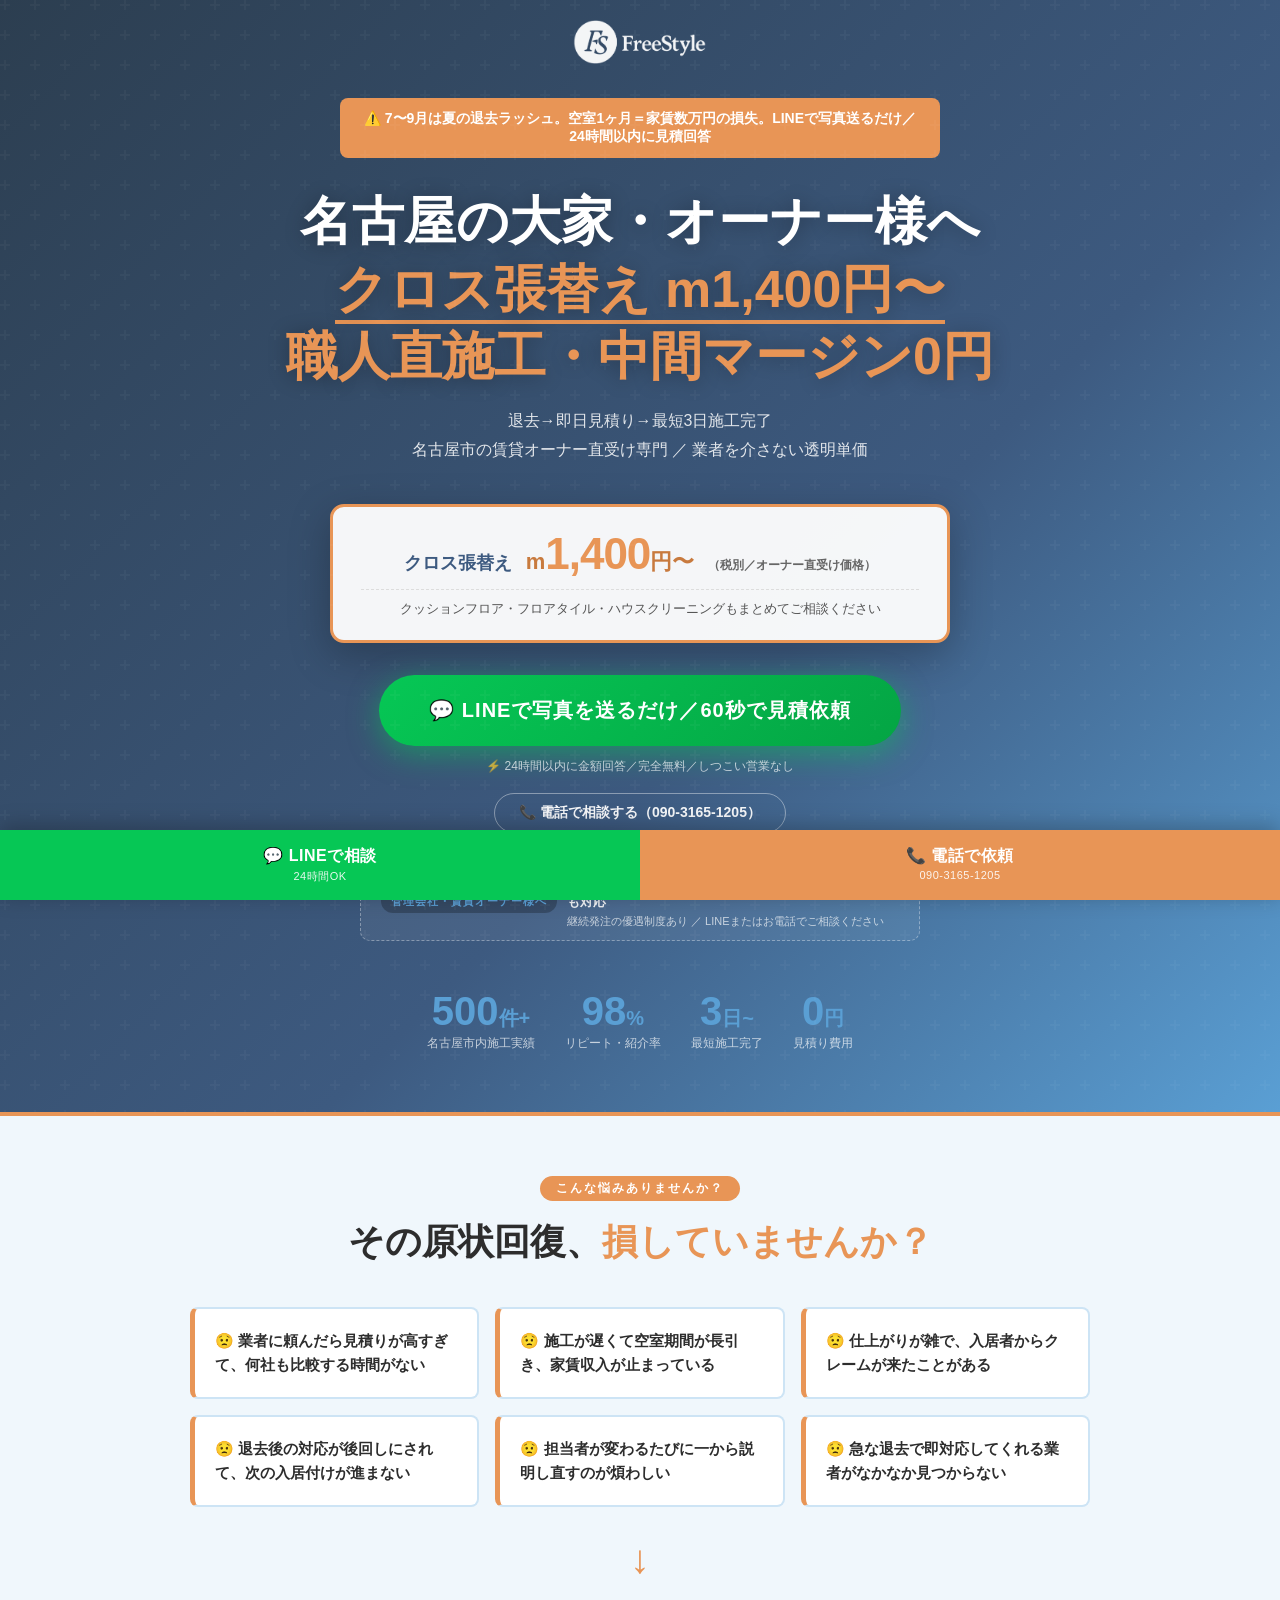
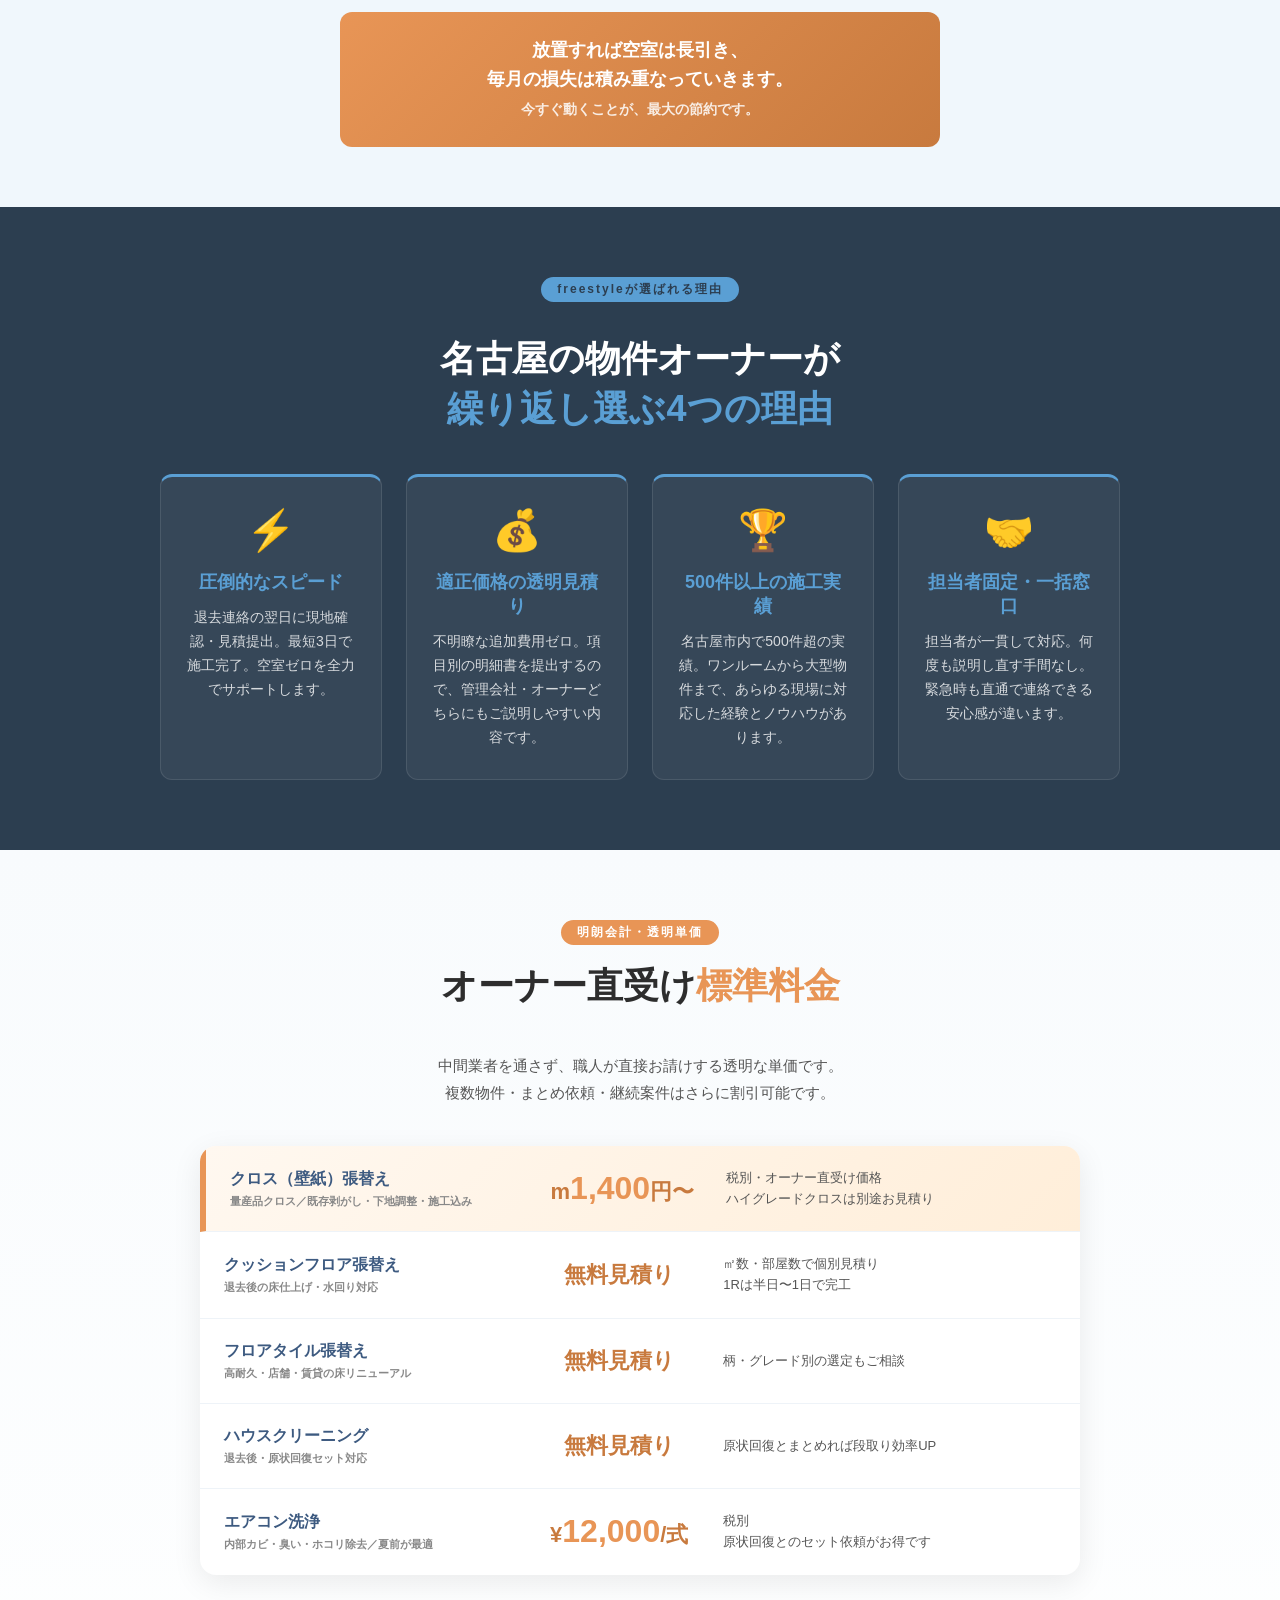
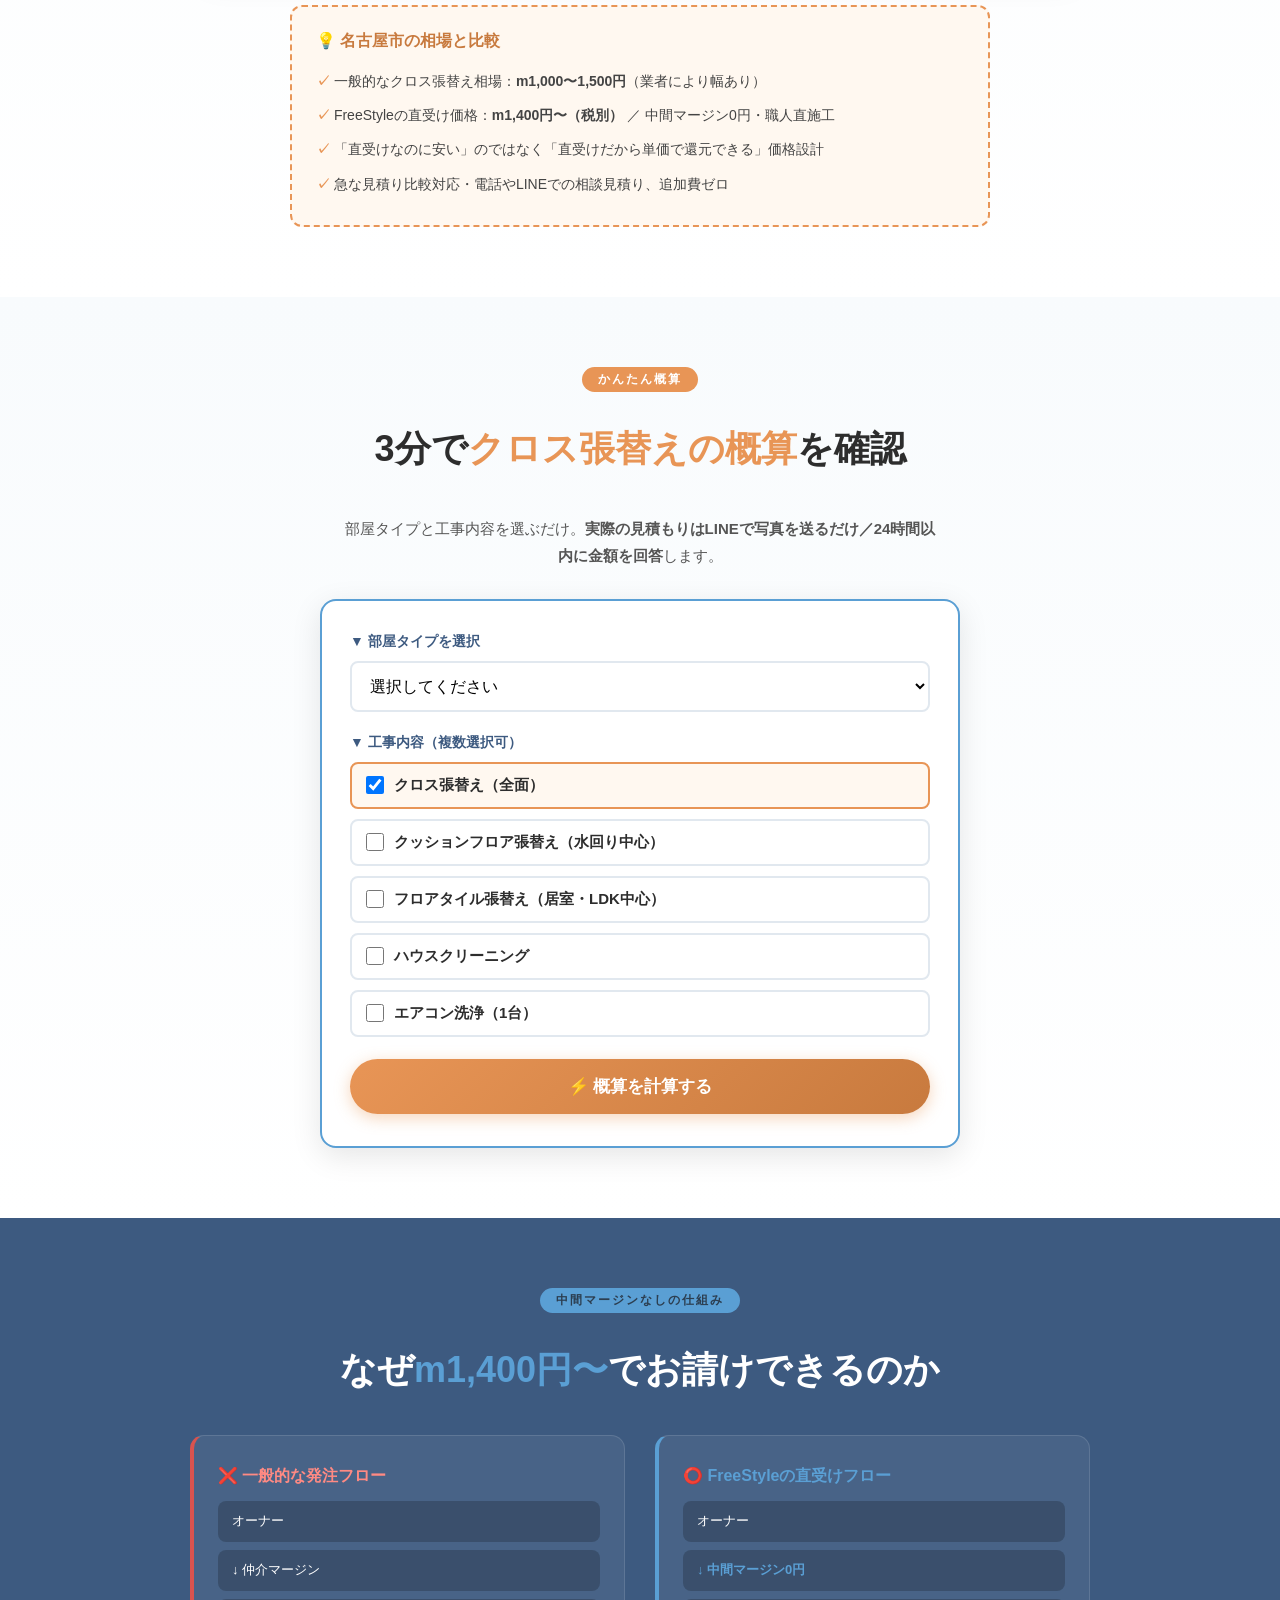
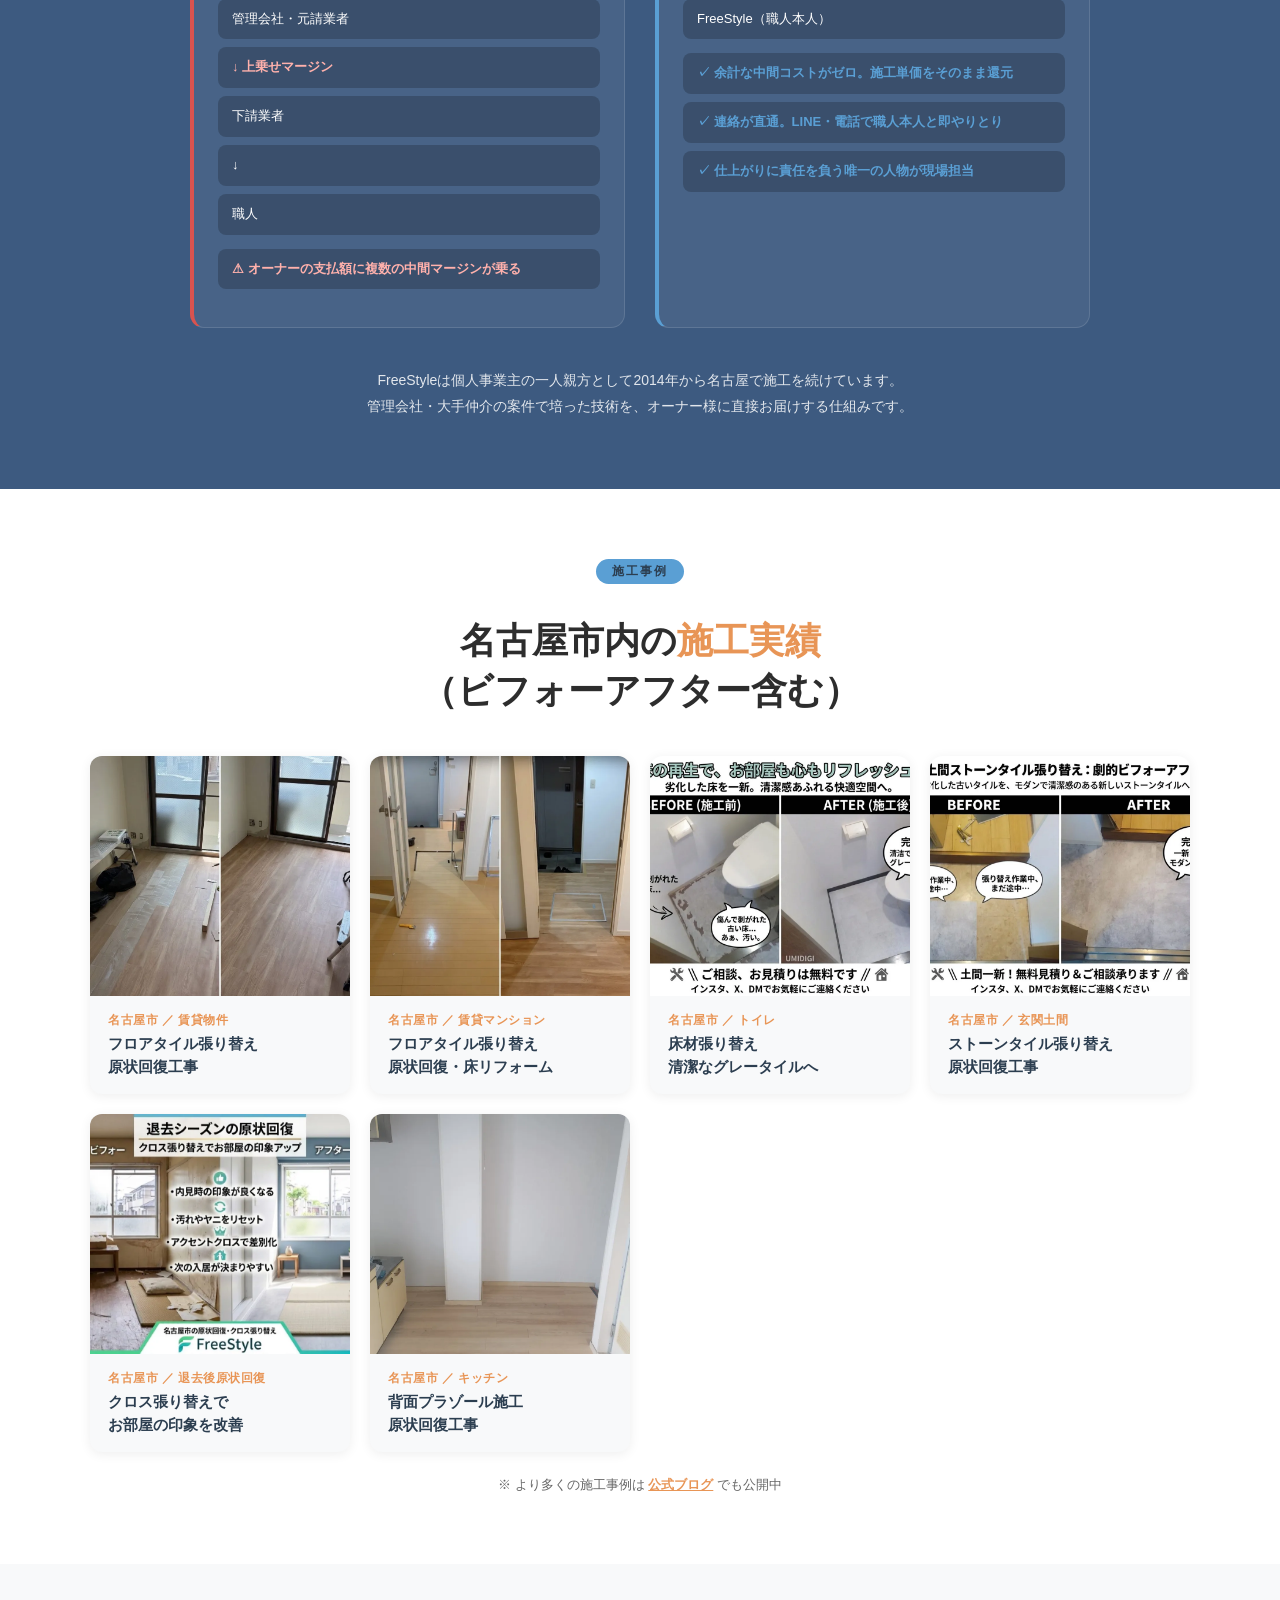
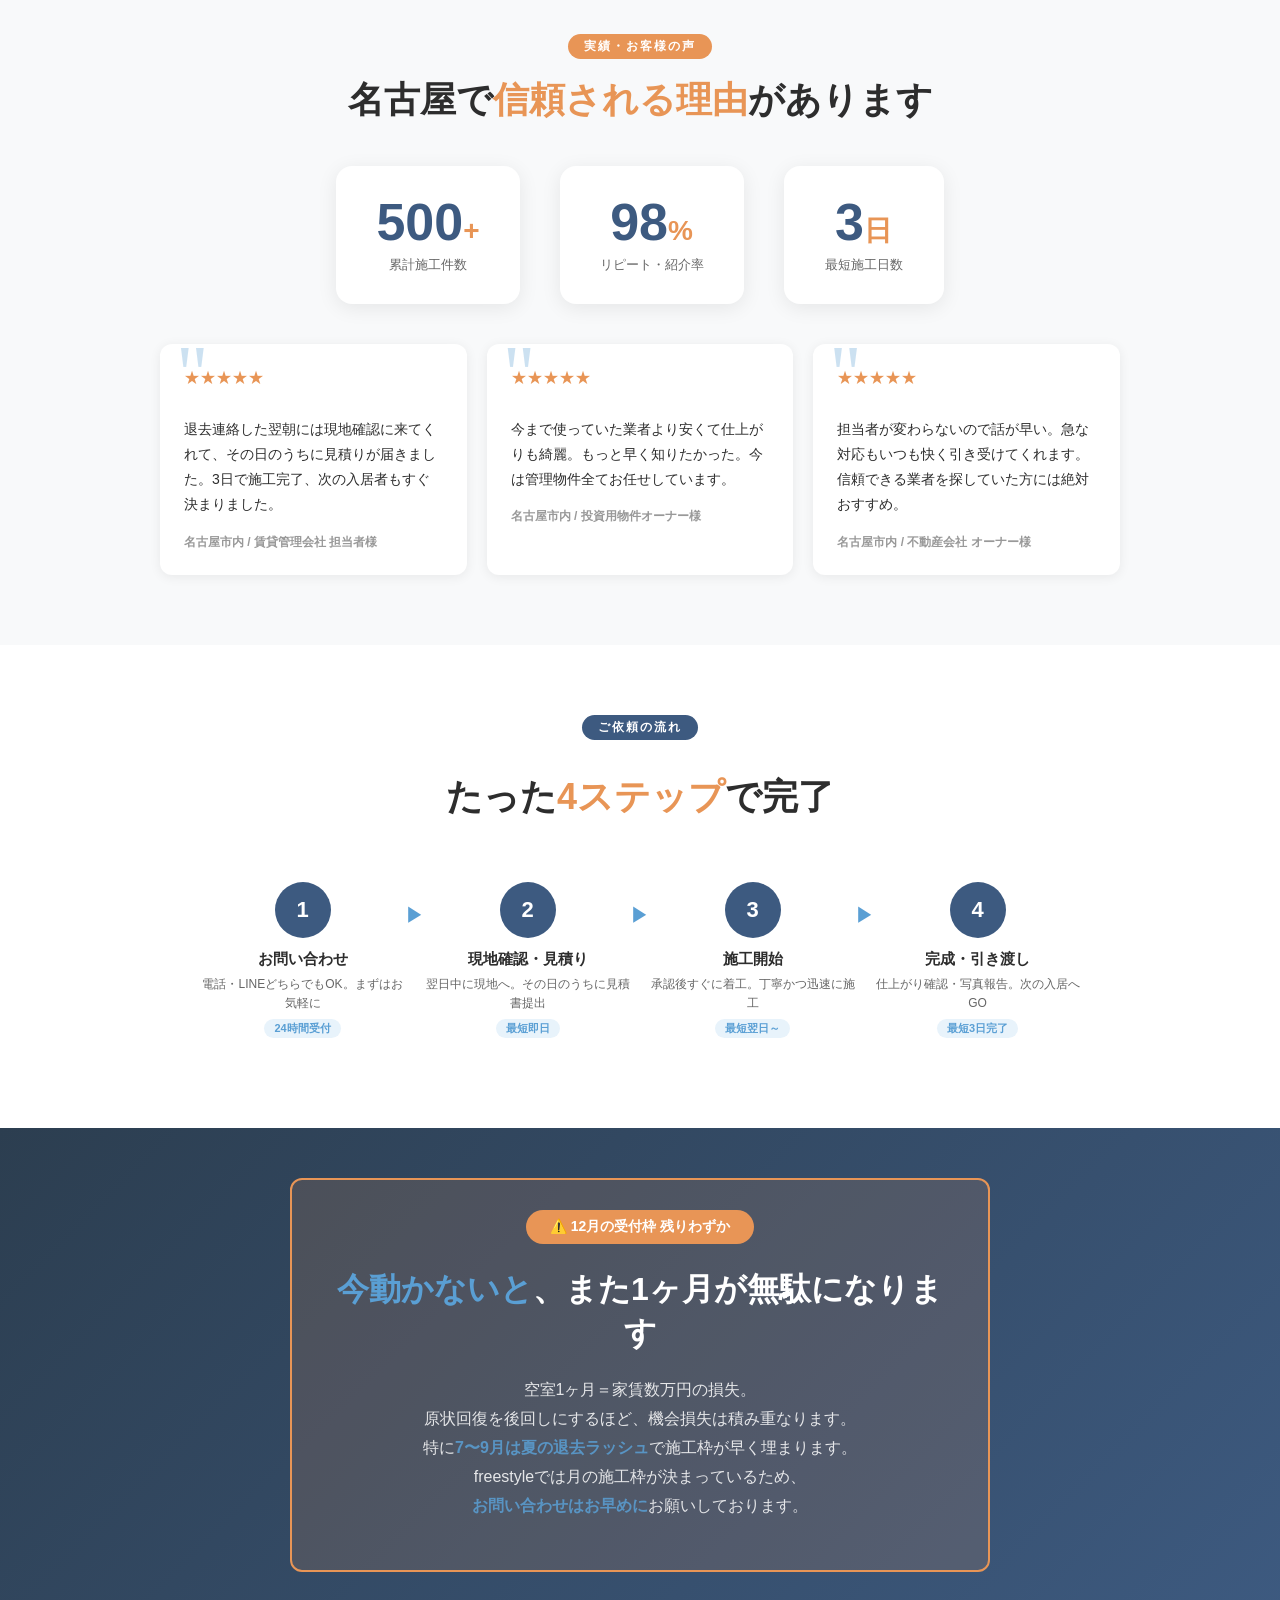
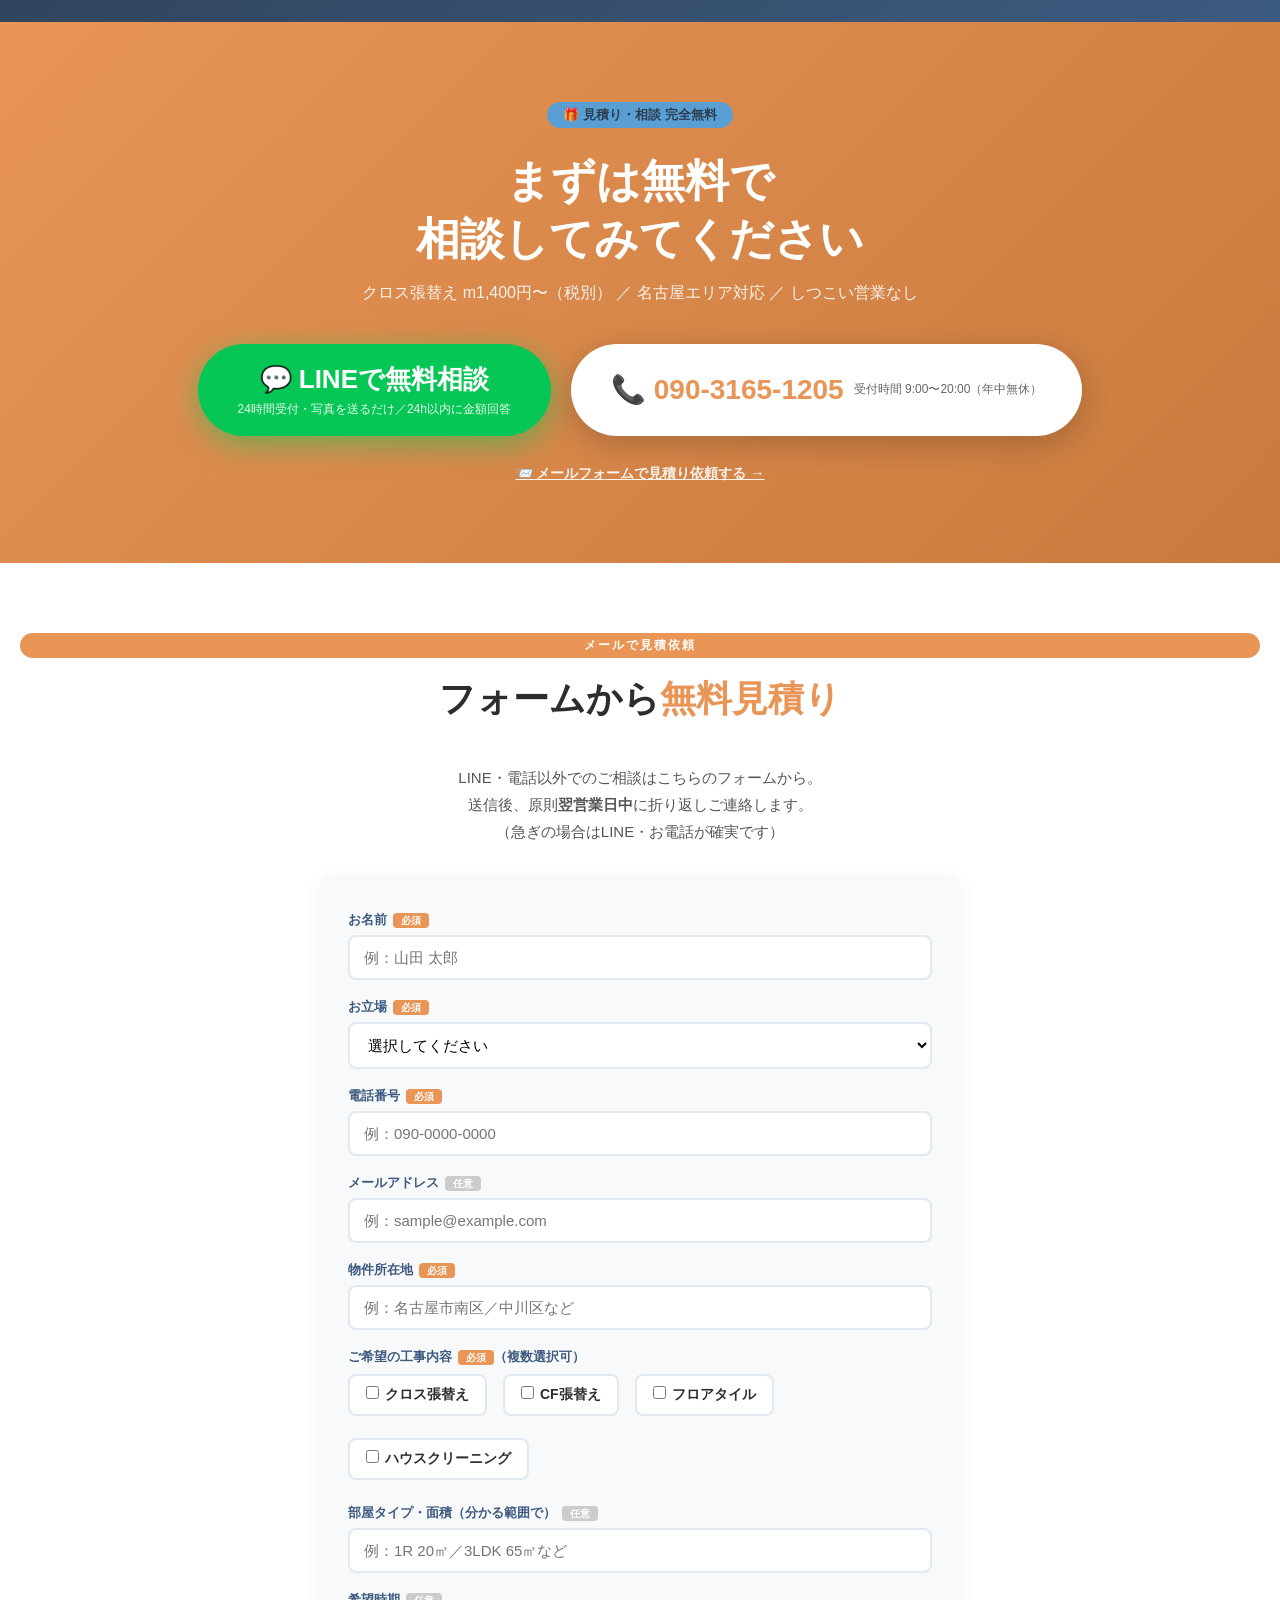
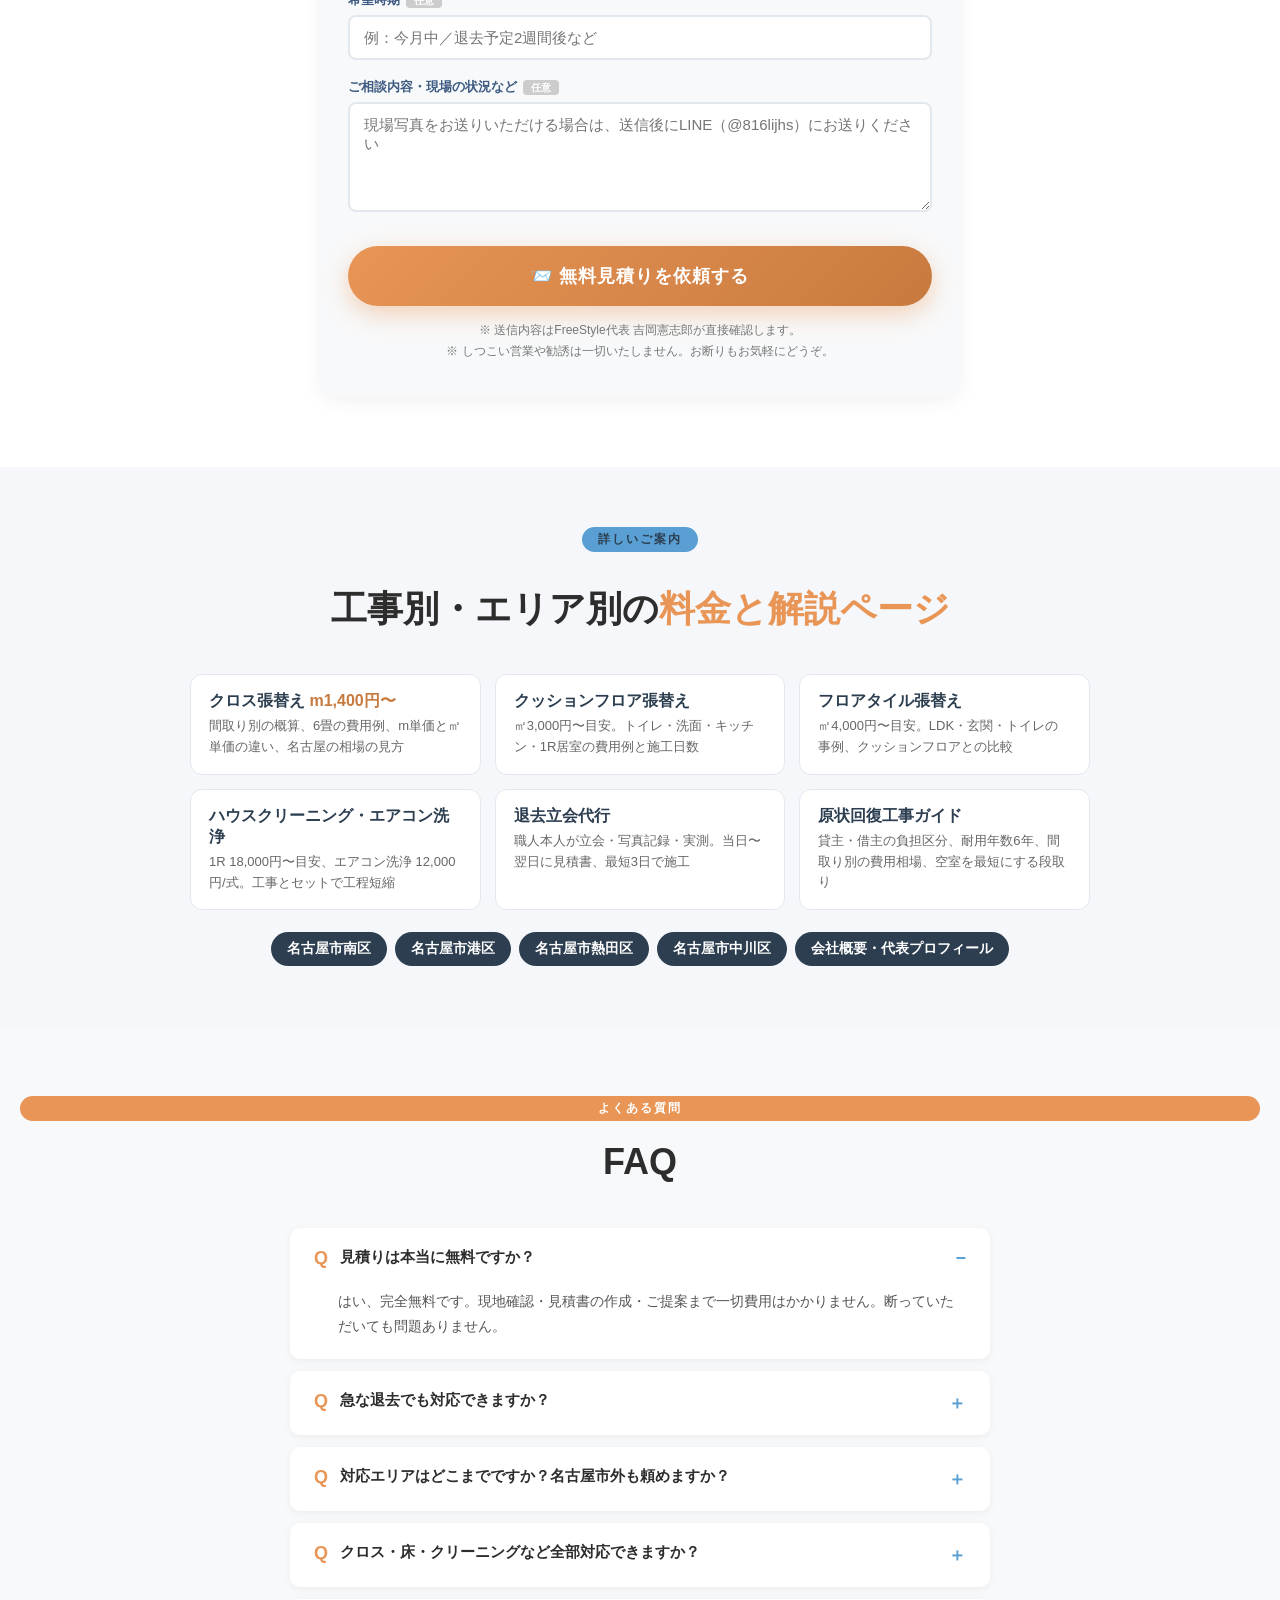
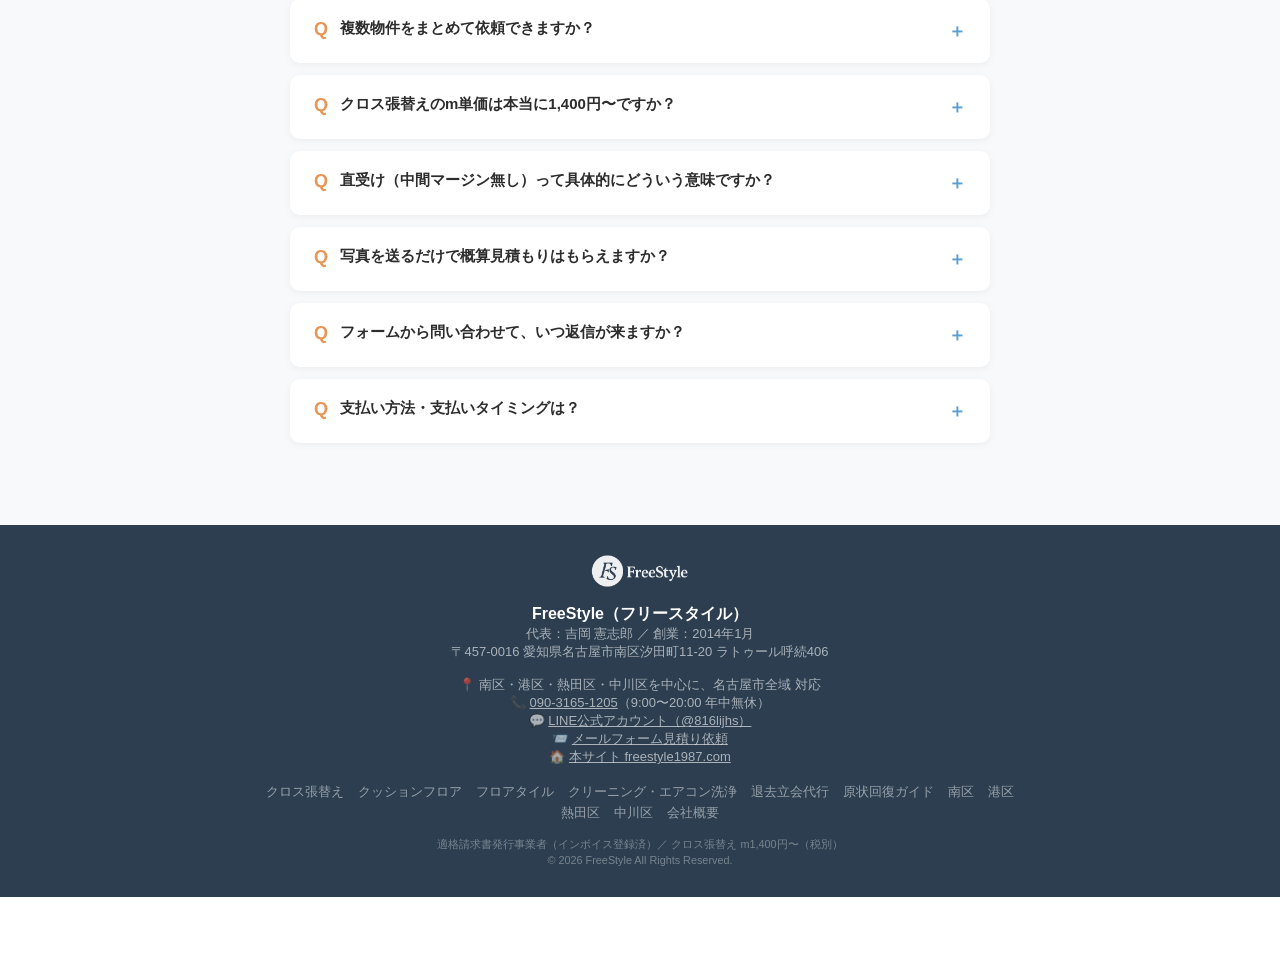
==== commit f237eb7a: "SEO強化: 1ページ→12ページ構成へ（工事別5・原状回復ガイド・会社概要・区別4）、内部リンク/パンくず/構造化データ拡充、ロゴLCP軽量化、netlify.toml、サイト外SEO作業チェックリ" ====
--- a/index.html
+++ b/index.html
@@ -14,11 +14,12 @@
   gtag('config', 'G-MNE5F1QSGY');
 </script>
 
-<title>名古屋のクロス張替え m1,400円〜｜オーナー直受けFreeStyle 即日見積り・最短3日施工</title>
+<title>名古屋のクロス張替え m1,400円〜｜オーナー直受け FreeStyle</title>
 <meta name="description" content="名古屋市の賃貸オーナー・大家様 直受け専門のクロス張替え／原状回復工事 FreeStyle（フリースタイル）。クロス張替え m1,400円〜（税別）の透明単価。中間マージン0円・職人直施工。退去翌日に現地確認、最短3日で施工完了。LINE・電話・フォームで24時間受付中、写真送るだけ即見積り。">
 <meta name="keywords" content="クロス張替え 名古屋,クロス張替え 単価 名古屋,アクセントクロス 名古屋,原状回復 名古屋,オーナー直受け 名古屋,大家 内装業者,賃貸 原状回復,管理会社 原状回復,名古屋市南区 クロス張替え,職人直施工,FreeStyle,フリースタイル">
 <meta name="author" content="FreeStyle 吉岡憲志郎">
-<meta name="robots" content="index,follow">
+<meta name="robots" content="index,follow,max-image-preview:large">
+<link rel="preload" as="image" href="img/logo-sm.webp" type="image/webp" fetchpriority="high">
 <link rel="canonical" href="https://freestyle-nagoya.netlify.app/">
 
 <meta property="og:type" content="website">
@@ -39,7 +40,8 @@
 <script type="application/ld+json">
 {
   "@context": "https://schema.org",
-  "@type": "LocalBusiness",
+  "@type": "HomeAndConstructionBusiness",
+  "additionalType": "https://schema.org/LocalBusiness",
   "@id": "https://freestyle-nagoya.netlify.app/#business",
   "name": "FreeStyle（フリースタイル）",
   "alternateName": "freestyle",
@@ -56,7 +58,7 @@
     "itemListElement": [
       {
         "@type": "Offer",
-        "itemOffered": {"@type": "Service", "name": "クロス（壁紙）張替え"},
+        "itemOffered": {"@type": "Service", "name": "クロス（壁紙）張替え", "url": "https://freestyle-nagoya.netlify.app/cross/"},
         "price": "1400",
         "priceCurrency": "JPY",
         "priceSpecification": {
@@ -70,29 +72,29 @@
       },
       {
         "@type": "Offer",
-        "itemOffered": {"@type": "Service", "name": "クッションフロア張替え"},
+        "itemOffered": {"@type": "Service", "name": "クッションフロア張替え", "url": "https://freestyle-nagoya.netlify.app/cushion-floor/"},
         "description": "退去後の床仕上げ。お見積り無料"
       },
       {
         "@type": "Offer",
-        "itemOffered": {"@type": "Service", "name": "フロアタイル張替え"},
+        "itemOffered": {"@type": "Service", "name": "フロアタイル張替え", "url": "https://freestyle-nagoya.netlify.app/floor-tile/"},
         "description": "高耐久・水回り対応。お見積り無料"
       },
       {
         "@type": "Offer",
-        "itemOffered": {"@type": "Service", "name": "ハウスクリーニング"},
+        "itemOffered": {"@type": "Service", "name": "ハウスクリーニング", "url": "https://freestyle-nagoya.netlify.app/house-cleaning/"},
         "description": "退去後・原状回復セット対応"
       },
       {
         "@type": "Offer",
-        "itemOffered": {"@type": "Service", "name": "エアコン洗浄"},
+        "itemOffered": {"@type": "Service", "name": "エアコン洗浄", "url": "https://freestyle-nagoya.netlify.app/house-cleaning/"},
         "price": "12000",
         "priceCurrency": "JPY",
         "description": "1式12,000円（税別）。内部カビ・臭い・ホコリ除去。原状回復とのセット依頼に対応"
       },
       {
         "@type": "Offer",
-        "itemOffered": {"@type": "Service", "name": "退去立会代行"},
+        "itemOffered": {"@type": "Service", "name": "退去立会代行", "url": "https://freestyle-nagoya.netlify.app/tachiai/"},
         "description": "管理会社・賃貸オーナー様向け。退去立会から原状回復までワンストップ対応"
       }
     ]
@@ -106,9 +108,17 @@
     "addressCountry": "JP"
   },
   "areaServed": [
-    {"@type": "City", "name": "名古屋市", "@id": "https://ja.wikipedia.org/wiki/%E5%90%8D%E5%8F%A4%E5%B1%8B%E5%B8%82"}
+    {"@type": "City", "name": "名古屋市", "@id": "https://ja.wikipedia.org/wiki/%E5%90%8D%E5%8F%A4%E5%B1%8B%E5%B8%82"},
+    {"@type": "AdministrativeArea", "name": "名古屋市南区"},
+    {"@type": "AdministrativeArea", "name": "名古屋市港区"},
+    {"@type": "AdministrativeArea", "name": "名古屋市熱田区"},
+    {"@type": "AdministrativeArea", "name": "名古屋市中川区"}
   ],
-  "founder": "吉岡憲志郎",
+  "founder": {"@type": "Person", "@id": "https://freestyle-nagoya.netlify.app/company/#founder", "name": "吉岡憲志郎", "jobTitle": "代表・内装職人", "url": "https://freestyle-nagoya.netlify.app/company/"},
+  "geo": {"@type": "GeoCoordinates", "latitude": 35.1033, "longitude": 136.9267},
+  "contactPoint": [{"@type": "ContactPoint", "telephone": "+81-90-3165-1205", "contactType": "customer service", "availableLanguage": "ja", "hoursAvailable": {"@type": "OpeningHoursSpecification", "dayOfWeek": ["Monday","Tuesday","Wednesday","Thursday","Friday","Saturday","Sunday"], "opens": "09:00", "closes": "20:00"}}],
+  "knowsAbout": ["クロス張替え", "壁紙張替え", "クッションフロア張替え", "フロアタイル張替え", "原状回復工事", "退去立会代行", "ハウスクリーニング", "エアコン洗浄"],
+  "slogan": "名古屋の賃貸オーナー直受け クロス張替え m1,400円〜",
   "foundingDate": "2014-01",
   "sameAs": [
     "https://freestyle1987.com/",
@@ -1093,13 +1103,29 @@
     .alert-bar, .cta-main, .limit-badge { animation: none; }
     .feature, .work-card, .cta-main, .btn-tel, .btn-line, .form-submit, .sim-btn { transition: none; }
   }
+
+  /* ====== GUIDE LINKS (サービス・エリア別ページ) ====== */
+  .guide-links { padding: 60px 20px; background: var(--light); text-align: center; }
+  .guide-links .guide-grid { max-width: 900px; margin: 0 auto; display: grid; grid-template-columns: repeat(auto-fit, minmax(240px, 1fr)); gap: 14px; text-align: left; }
+  .guide-links a.gcard { display: block; background: #fff; border: 1px solid #e3e8ef; border-radius: 12px; padding: 16px 18px; text-decoration: none; color: var(--dark); transition: transform .15s, box-shadow .15s; }
+  .guide-links a.gcard:hover { transform: translateY(-2px); box-shadow: 0 8px 24px rgba(44,62,80,0.12); border-color: var(--primary); }
+  .guide-links a.gcard strong { display: block; font-size: 16px; margin-bottom: 4px; }
+  .guide-links a.gcard span { display: block; font-size: 13px; color: #666; line-height: 1.6; }
+  .guide-links a.gcard em { font-style: normal; color: var(--accent-dark); font-weight: bold; }
+  .guide-links .area-row { max-width: 900px; margin: 22px auto 0; display: flex; flex-wrap: wrap; justify-content: center; gap: 8px; }
+  .guide-links .area-row a { background: var(--dark); color: #fff; text-decoration: none; font-weight: bold; font-size: 13.5px; padding: 8px 16px; border-radius: 999px; }
+  .guide-links .area-row a:hover { background: var(--navy); }
+  .footer-nav { display: flex; flex-wrap: wrap; justify-content: center; gap: 4px 14px; margin: 18px auto 14px; max-width: 760px; font-size: 12.5px; }
+  .footer-nav a { color: inherit; text-decoration: none; opacity: 0.85; }
+  .footer-nav a:hover { text-decoration: underline; opacity: 1; }
 </style>
 </head>
 <body>
+<main>
 
 <!-- HERO -->
 <section class="hero">
-  <div class="logo"><img src="img/logo.png" alt="FreeStyle"></div>
+  <div class="logo"><picture><source type="image/webp" srcset="img/logo-sm.webp"><img src="img/logo-sm.png" alt="FreeStyle（フリースタイル）名古屋の原状回復・クロス張替え" width="347" height="114" fetchpriority="high" decoding="async"></picture></div>
 
   <div class="alert-bar">
     ⚠️ 7〜9月は夏の退去ラッシュ。空室1ヶ月＝家賃数万円の損失。LINEで写真送るだけ／24時間以内に見積回答
@@ -1394,7 +1420,7 @@
 </section>
 
 <!-- WORKS -->
-<section class="works">
+<section class="works" id="works">
   <span class="section-tag" style="background:var(--gold);color:var(--dark)">施工事例</span>
   <h2 class="section-title" style="margin-top:16px">
     名古屋市内の<span>施工実績</span><br>
@@ -1651,6 +1677,27 @@
   </form>
 </section>
 
+<!-- GUIDE LINKS -->
+<section class="guide-links" id="guide">
+  <span class="section-tag" style="background:var(--gold);color:var(--dark)">詳しいご案内</span>
+  <h2 class="section-title" style="margin-top:16px">工事別・エリア別の<span>料金と解説ページ</span></h2>
+  <div class="guide-grid">
+    <a class="gcard" href="/cross/"><strong>クロス張替え <em>m1,400円〜</em></strong><span>間取り別の概算、6畳の費用例、m単価と㎡単価の違い、名古屋の相場の見方</span></a>
+    <a class="gcard" href="/cushion-floor/"><strong>クッションフロア張替え</strong><span>㎡3,000円〜目安。トイレ・洗面・キッチン・1R居室の費用例と施工日数</span></a>
+    <a class="gcard" href="/floor-tile/"><strong>フロアタイル張替え</strong><span>㎡4,000円〜目安。LDK・玄関・トイレの事例、クッションフロアとの比較</span></a>
+    <a class="gcard" href="/house-cleaning/"><strong>ハウスクリーニング・エアコン洗浄</strong><span>1R 18,000円〜目安、エアコン洗浄 12,000円/式。工事とセットで工程短縮</span></a>
+    <a class="gcard" href="/tachiai/"><strong>退去立会代行</strong><span>職人本人が立会・写真記録・実測。当日〜翌日に見積書、最短3日で施工</span></a>
+    <a class="gcard" href="/genjo-kaifuku/"><strong>原状回復工事ガイド</strong><span>貸主・借主の負担区分、耐用年数6年、間取り別の費用相場、空室を最短にする段取り</span></a>
+  </div>
+  <div class="area-row">
+    <a href="/area/minami/">名古屋市南区</a>
+    <a href="/area/minato/">名古屋市港区</a>
+    <a href="/area/atsuta/">名古屋市熱田区</a>
+    <a href="/area/nakagawa/">名古屋市中川区</a>
+    <a href="/company/">会社概要・代表プロフィール</a>
+  </div>
+</section>
+
 <!-- FAQ -->
 <section class="faq">
   <span class="section-tag" style="display:block;text-align:center;margin-bottom:16px">よくある質問</span>
@@ -1699,9 +1746,11 @@
   </div>
 </section>
 
+</main>
+
 <!-- FOOTER -->
 <footer>
-  <img src="img/logo.png" alt="FreeStyle" class="footer-logo"><br>
+  <img src="img/logo-sm.png" alt="FreeStyle" class="footer-logo" width="347" height="114" loading="lazy"><br>
   <strong>FreeStyle（フリースタイル）</strong><br>
   代表：吉岡 憲志郎 ／ 創業：2014年1月<br>
   〒457-0016 愛知県名古屋市南区汐田町11-20 ラトゥール呼続406<br><br>
@@ -1709,7 +1758,20 @@
   📞 <a href="tel:09031651205" style="color:inherit;text-decoration:underline">090-3165-1205</a>（9:00〜20:00 年中無休）<br>
   💬 <a href="https://line.me/R/ti/p/%40816lijhs" style="color:inherit;text-decoration:underline">LINE公式アカウント（@816lijhs）</a><br>
   📨 <a href="#contact-form" style="color:inherit;text-decoration:underline">メールフォーム見積り依頼</a><br>
-  🏠 <a href="https://freestyle1987.com/" style="color:inherit;text-decoration:underline" target="_blank" rel="noopener">本サイト freestyle1987.com</a><br><br>
+  🏠 <a href="https://freestyle1987.com/" style="color:inherit;text-decoration:underline" target="_blank" rel="noopener">本サイト freestyle1987.com</a><br>
+  <nav class="footer-nav" aria-label="フッターナビゲーション">
+    <a href="/cross/">クロス張替え</a>
+    <a href="/cushion-floor/">クッションフロア</a>
+    <a href="/floor-tile/">フロアタイル</a>
+    <a href="/house-cleaning/">クリーニング・エアコン洗浄</a>
+    <a href="/tachiai/">退去立会代行</a>
+    <a href="/genjo-kaifuku/">原状回復ガイド</a>
+    <a href="/area/minami/">南区</a>
+    <a href="/area/minato/">港区</a>
+    <a href="/area/atsuta/">熱田区</a>
+    <a href="/area/nakagawa/">中川区</a>
+    <a href="/company/">会社概要</a>
+  </nav>
   <small style="opacity:0.6;">適格請求書発行事業者（インボイス登録済）／ クロス張替え m1,400円〜（税別）<br>© 2026 FreeStyle All Rights Reserved.</small>
 </footer>
 
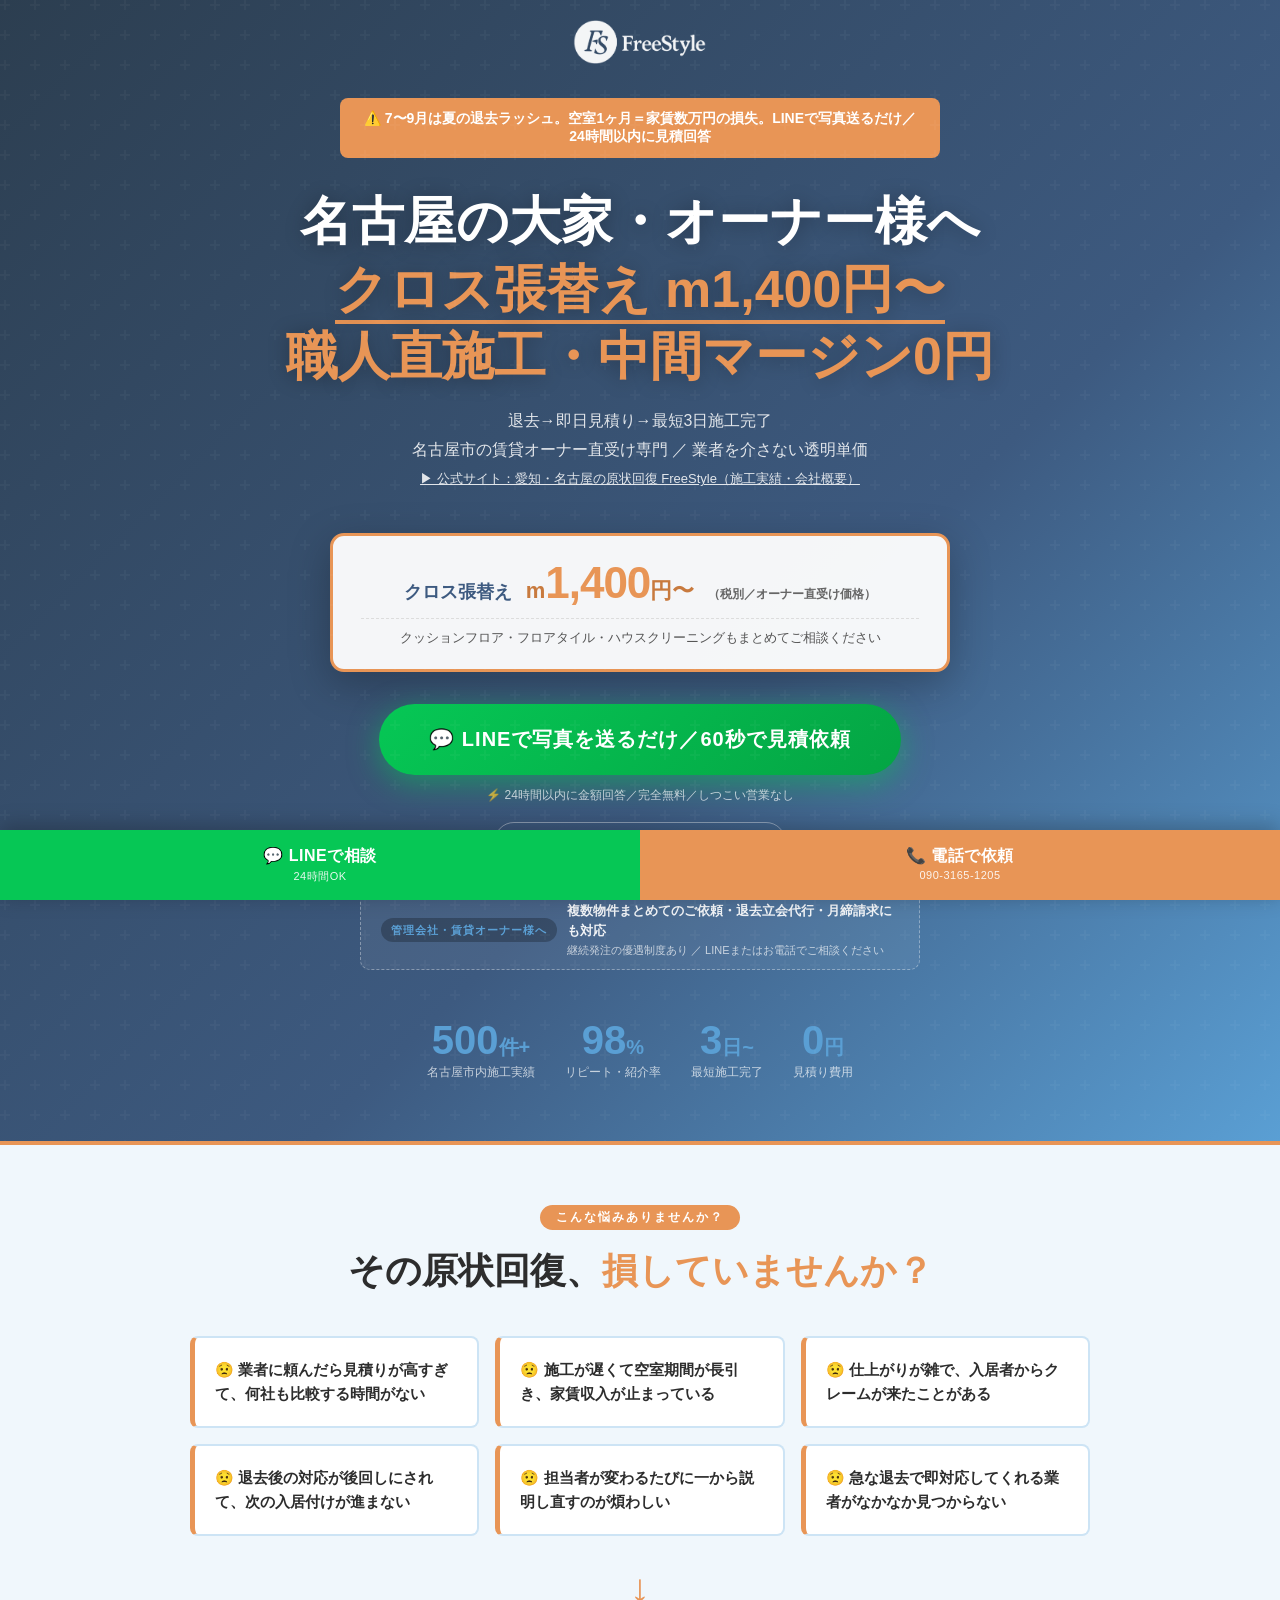
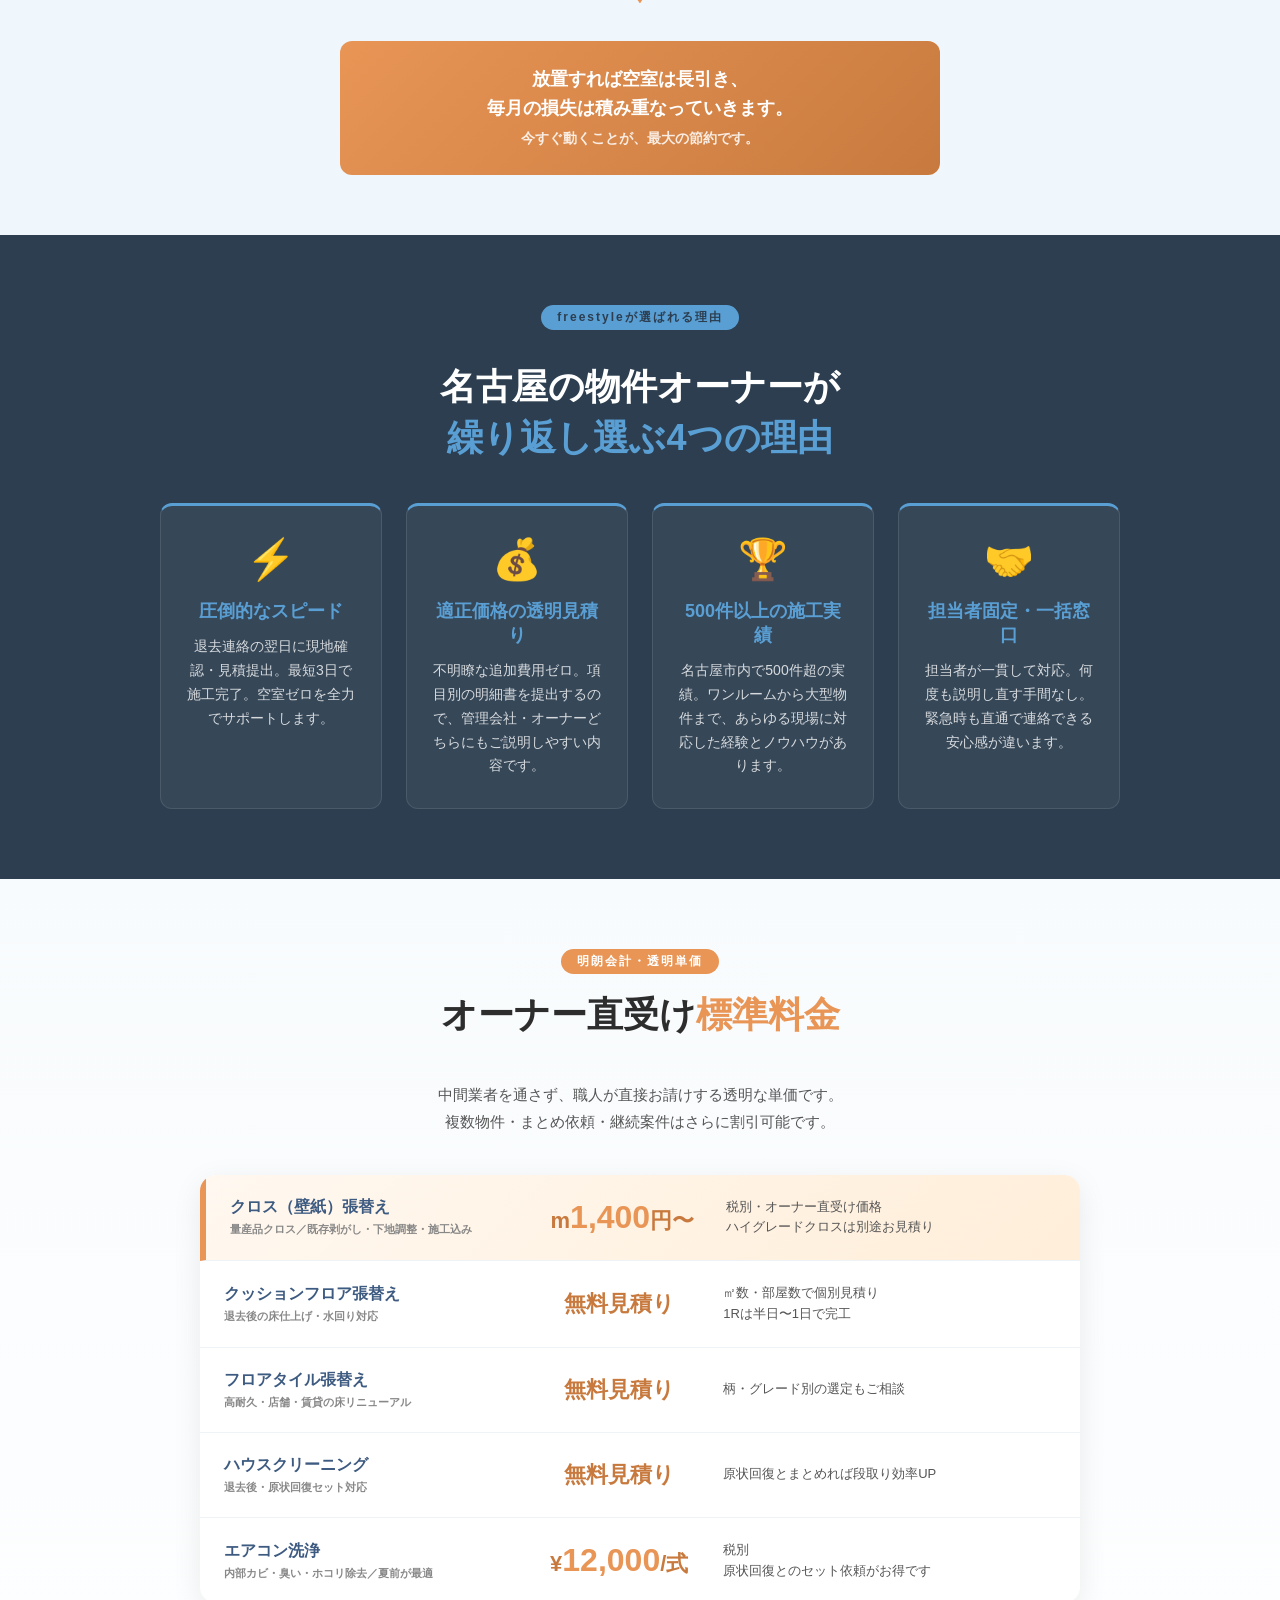
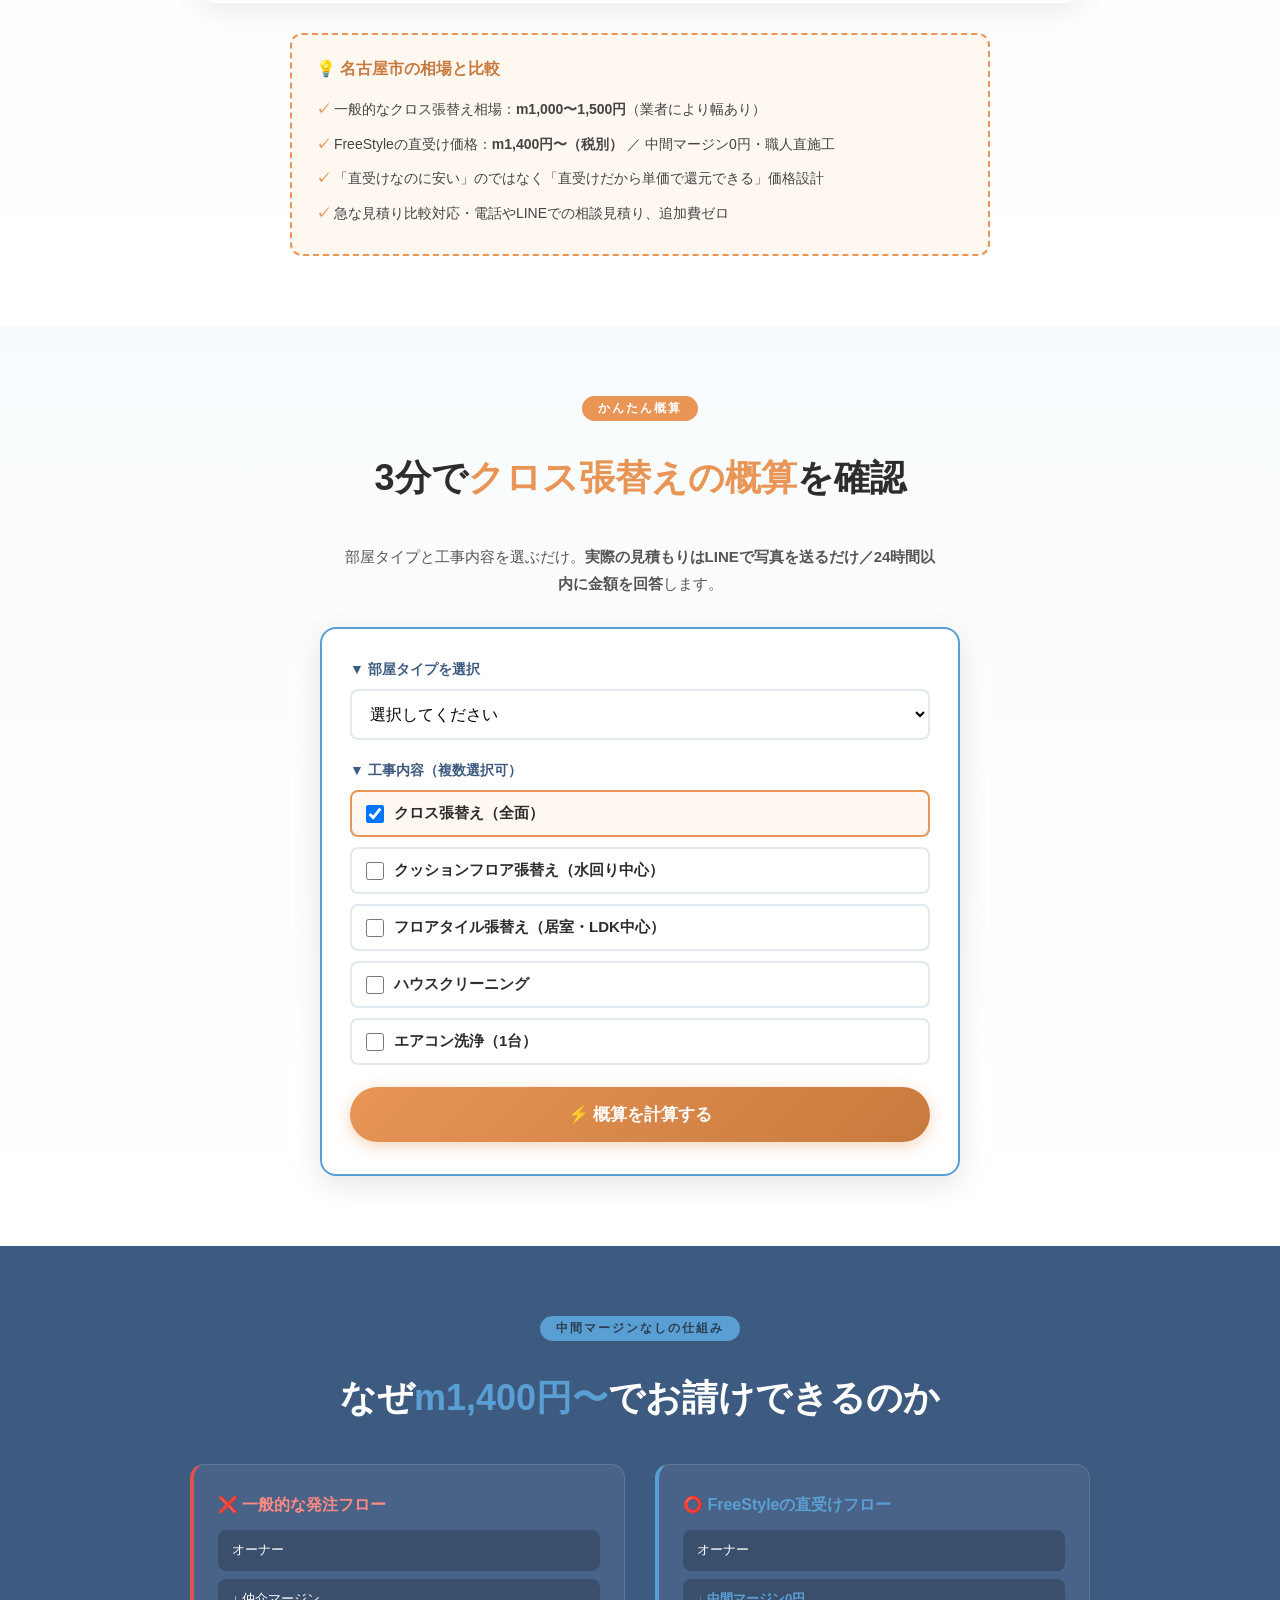
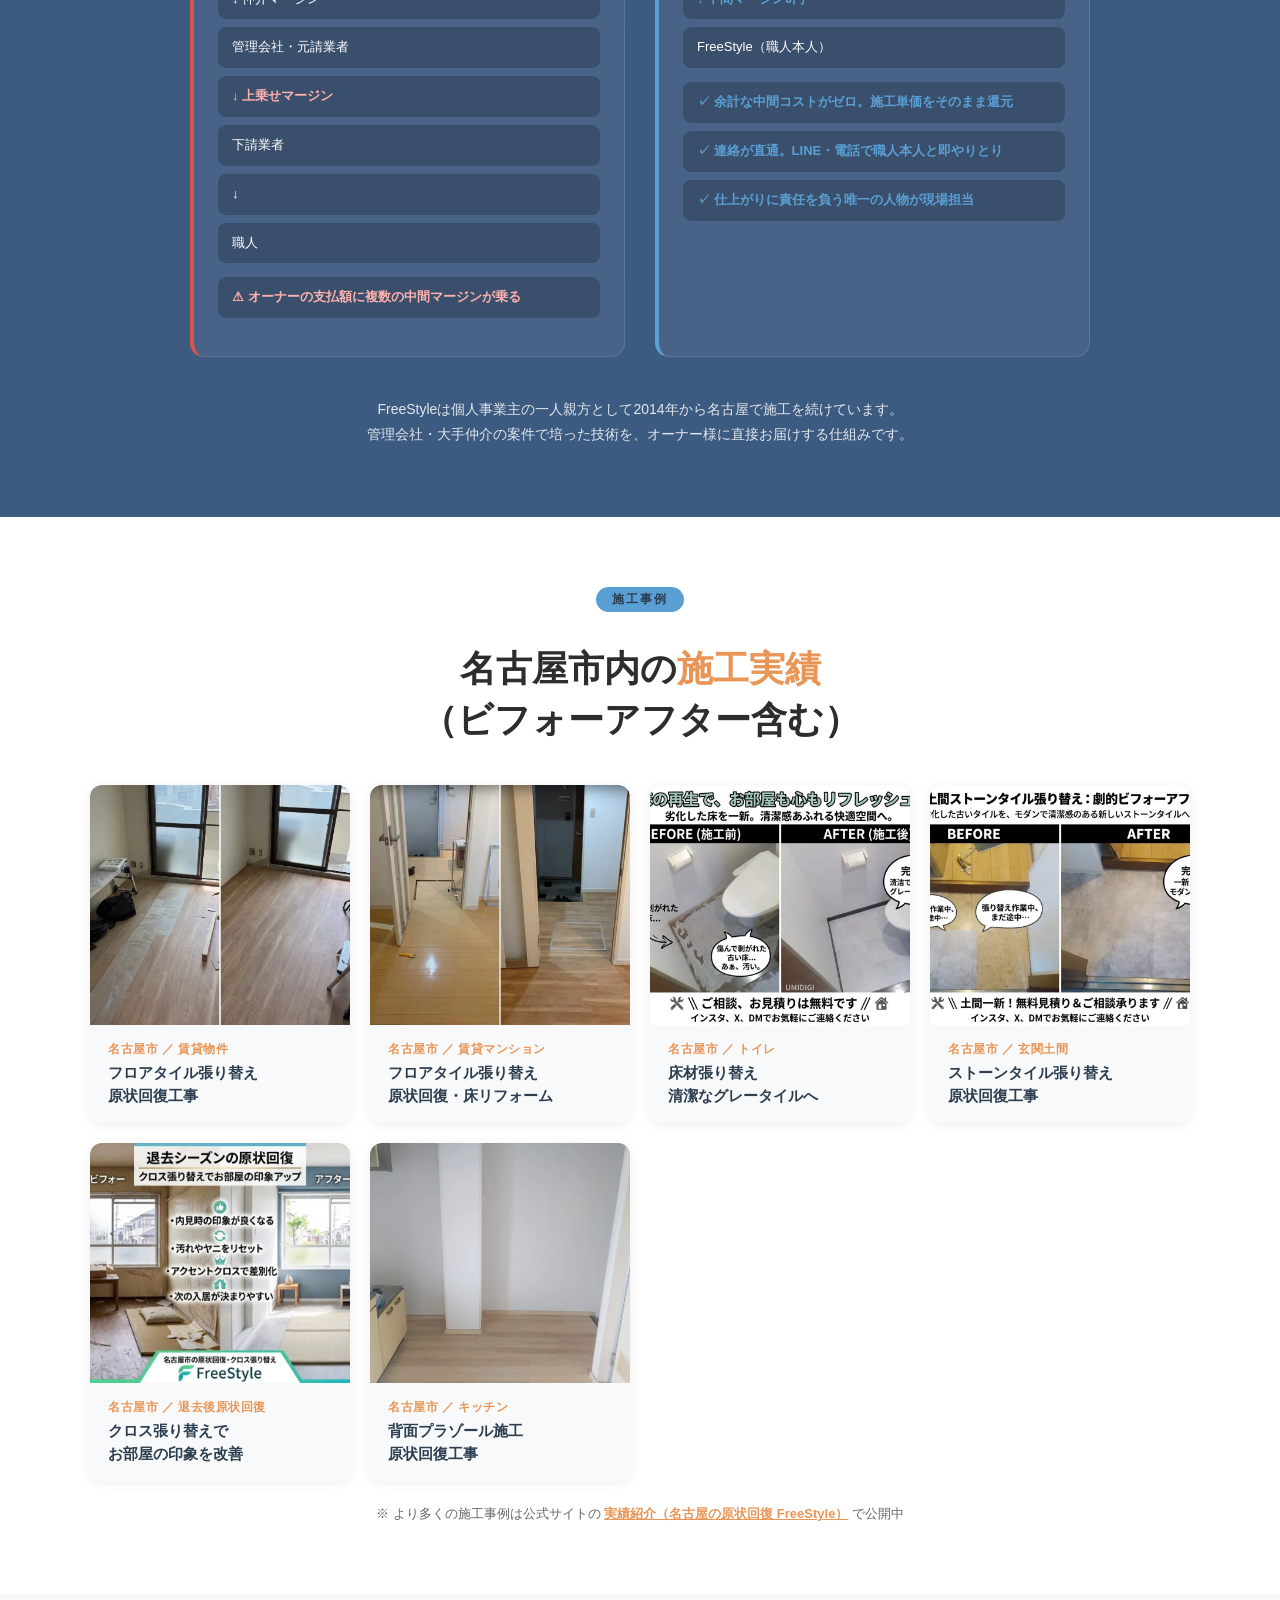
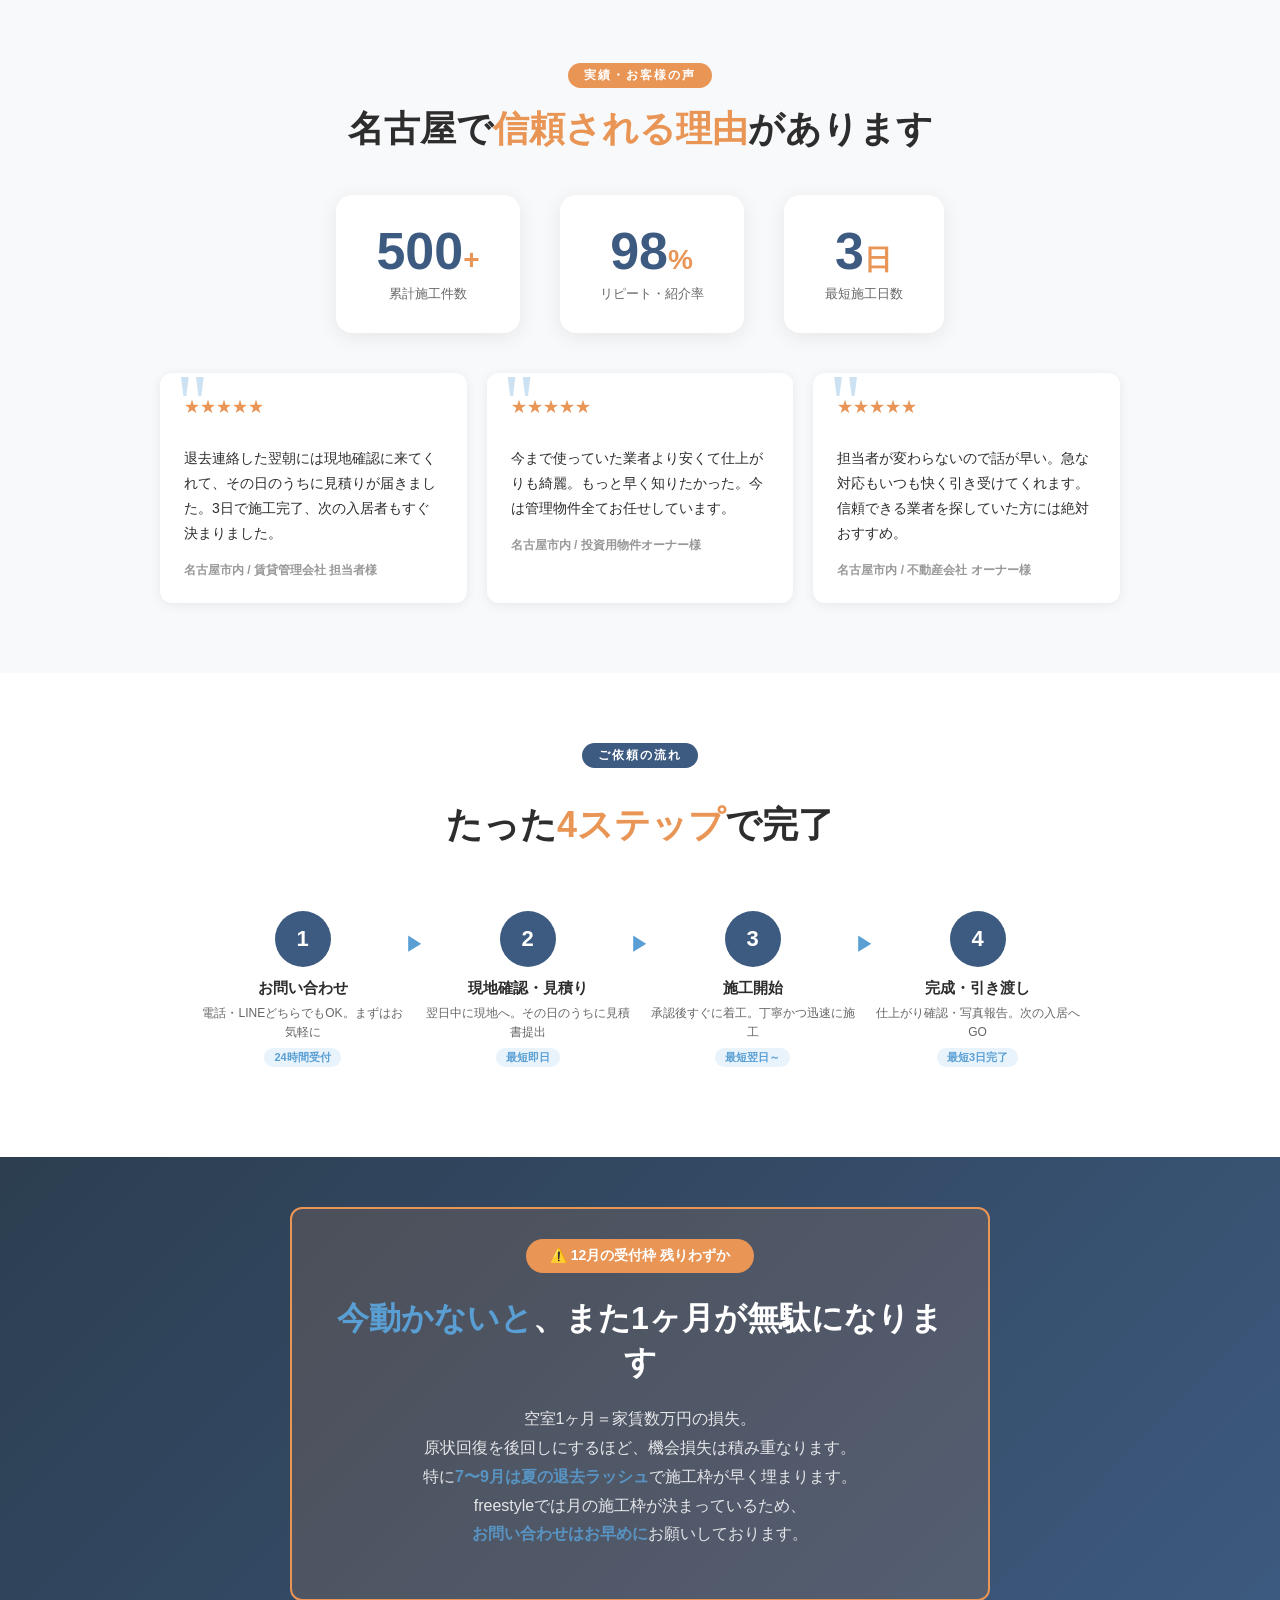
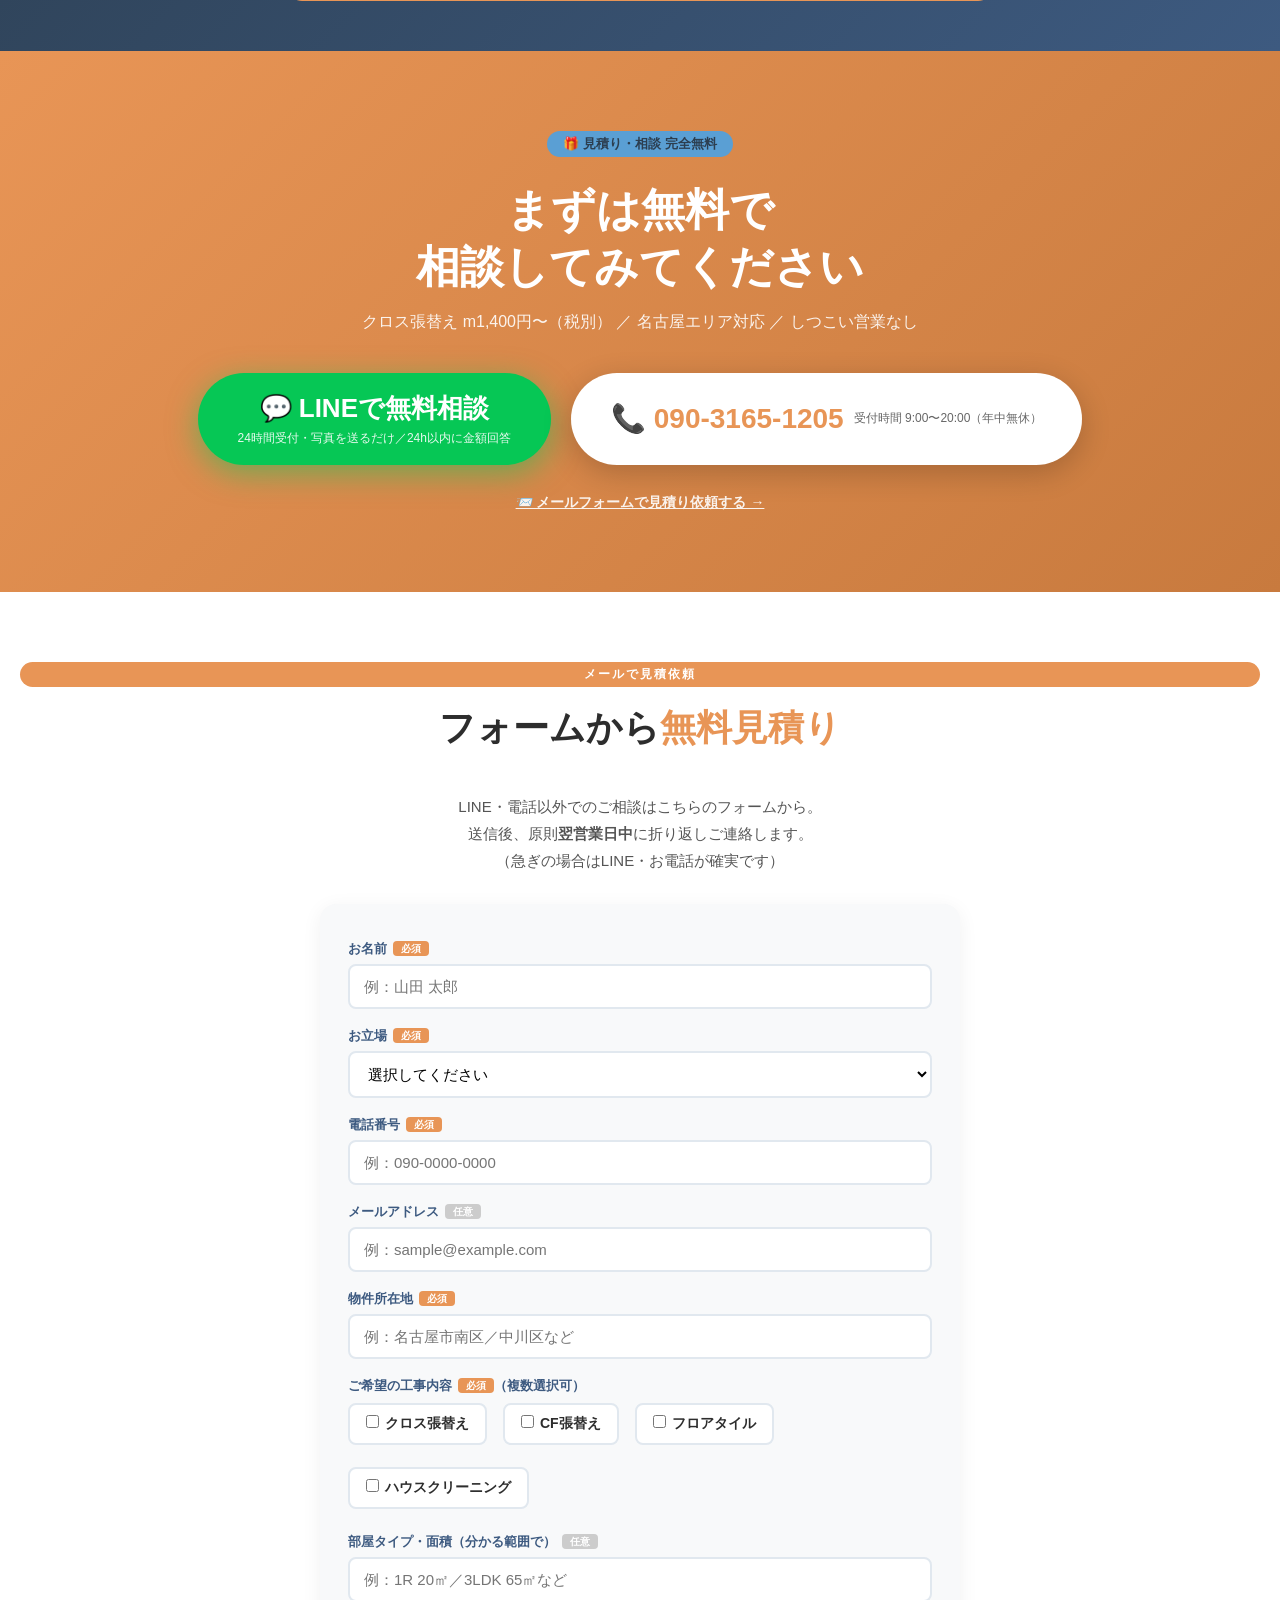
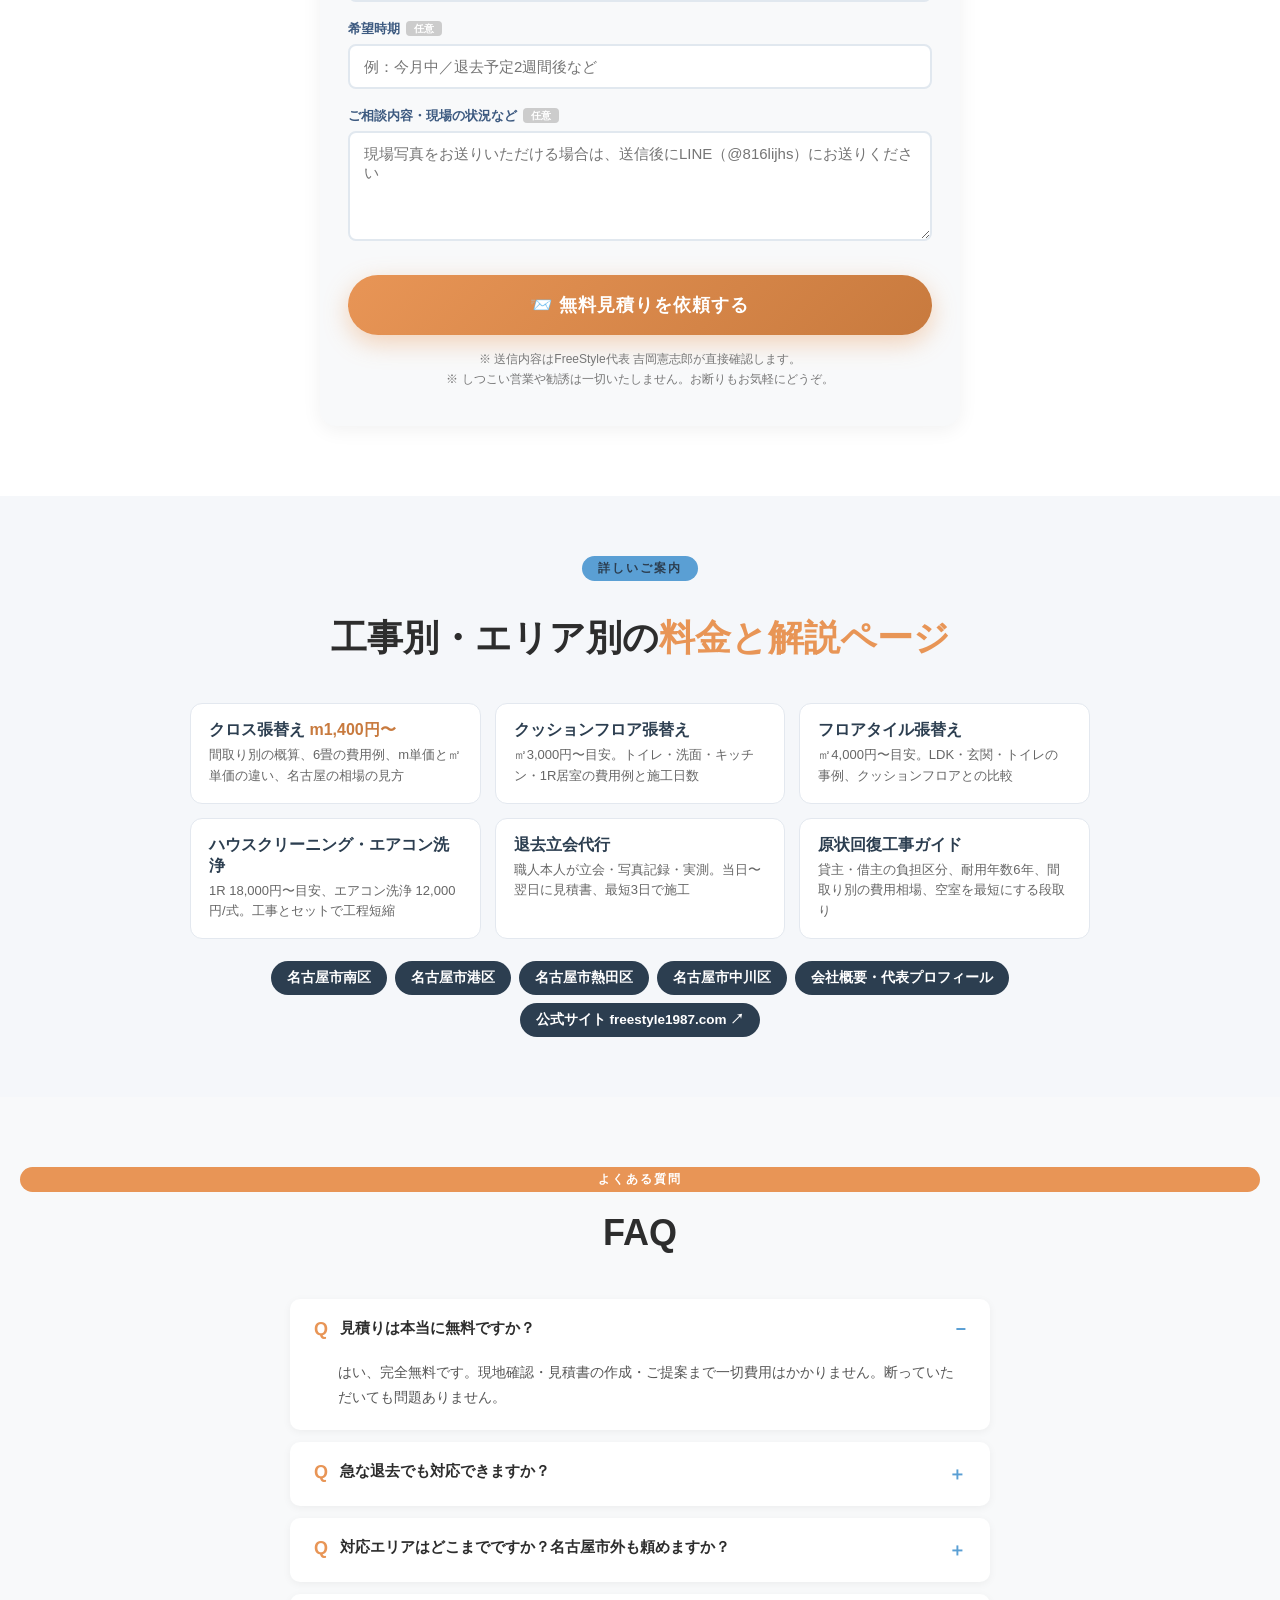
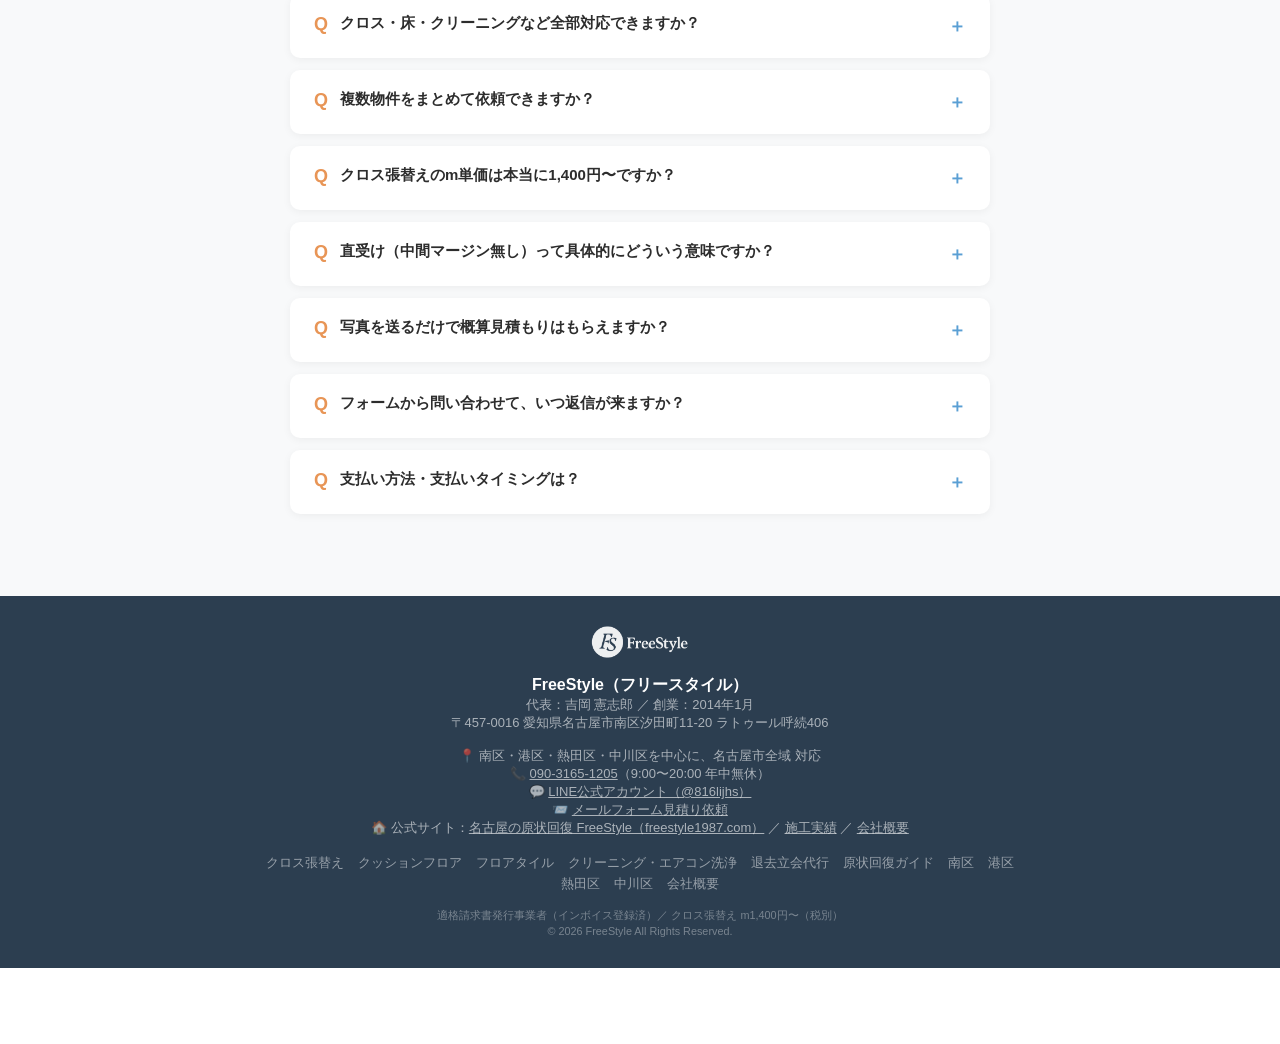
==== commit c2d9095f: "本サイト(freestyle1987.com)支援サイト化: 全12ページから本サイトへキーワード入りリンク、構造化データのurlを本サイトに変更、チェックリストを本サイト上位表示向けに書き直し - " ====
--- a/index.html
+++ b/index.html
@@ -46,7 +46,8 @@
   "name": "FreeStyle（フリースタイル）",
   "alternateName": "freestyle",
   "description": "名古屋市の賃貸オーナー・管理会社向け 原状回復工事の専門業者。クロス張替え・クッションフロア張替え・フロアタイル張替え・ハウスクリーニングを一括対応。",
-  "url": "https://freestyle-nagoya.netlify.app/",
+  "url": "https://freestyle1987.com/",
+  "mainEntityOfPage": "https://freestyle1987.com/",
   "image": "https://freestyle-nagoya.netlify.app/img/logo.png",
   "logo": "https://freestyle-nagoya.netlify.app/img/logo.png",
   "telephone": "+81-90-3165-1205",
@@ -121,7 +122,7 @@
   "slogan": "名古屋の賃貸オーナー直受け クロス張替え m1,400円〜",
   "foundingDate": "2014-01",
   "sameAs": [
-    "https://freestyle1987.com/",
+    "https://freestyle-nagoya.netlify.app/",
     "https://line.me/R/ti/p/%40816lijhs",
     "https://www.instagram.com/naisouproject/"
   ],
@@ -1139,7 +1140,8 @@
 
   <p class="hero-sub">
     退去→即日見積り→最短3日施工完了<br>
-    名古屋市の賃貸オーナー直受け専門 ／ 業者を介さない透明単価
+    名古屋市の賃貸オーナー直受け専門 ／ 業者を介さない透明単価<br>
+    <a href="https://freestyle1987.com/" target="_blank" rel="noopener" style="color:#fff;font-size:13px;">▶ 公式サイト：愛知・名古屋の原状回復 FreeStyle（施工実績・会社概要）</a>
   </p>
 
   <div class="hero-price-banner">
@@ -1488,7 +1490,7 @@
       </div>
     </div>
   </div>
-  <p class="works-note">※ より多くの施工事例は <a href="https://freestyle1987.com/works/" target="_blank" rel="noopener" style="color:var(--accent);font-weight:bold">公式ブログ</a> でも公開中</p>
+  <p class="works-note">※ より多くの施工事例は公式サイトの <a href="https://freestyle1987.com/works/" target="_blank" rel="noopener" style="color:var(--accent);font-weight:bold">実績紹介（名古屋の原状回復 FreeStyle）</a> で公開中</p>
 </section>
 
 <!-- PROOF -->
@@ -1695,6 +1697,7 @@
     <a href="/area/atsuta/">名古屋市熱田区</a>
     <a href="/area/nakagawa/">名古屋市中川区</a>
     <a href="/company/">会社概要・代表プロフィール</a>
+    <a href="https://freestyle1987.com/" target="_blank" rel="noopener">公式サイト freestyle1987.com ↗</a>
   </div>
 </section>
 
@@ -1758,7 +1761,7 @@
   📞 <a href="tel:09031651205" style="color:inherit;text-decoration:underline">090-3165-1205</a>（9:00〜20:00 年中無休）<br>
   💬 <a href="https://line.me/R/ti/p/%40816lijhs" style="color:inherit;text-decoration:underline">LINE公式アカウント（@816lijhs）</a><br>
   📨 <a href="#contact-form" style="color:inherit;text-decoration:underline">メールフォーム見積り依頼</a><br>
-  🏠 <a href="https://freestyle1987.com/" style="color:inherit;text-decoration:underline" target="_blank" rel="noopener">本サイト freestyle1987.com</a><br>
+  🏠 公式サイト：<a href="https://freestyle1987.com/" style="color:inherit;text-decoration:underline" target="_blank" rel="noopener">名古屋の原状回復 FreeStyle（freestyle1987.com）</a> ／ <a href="https://freestyle1987.com/works/" style="color:inherit;text-decoration:underline" target="_blank" rel="noopener">施工実績</a> ／ <a href="https://freestyle1987.com/company/" style="color:inherit;text-decoration:underline" target="_blank" rel="noopener">会社概要</a><br>
   <nav class="footer-nav" aria-label="フッターナビゲーション">
     <a href="/cross/">クロス張替え</a>
     <a href="/cushion-floor/">クッションフロア</a>
